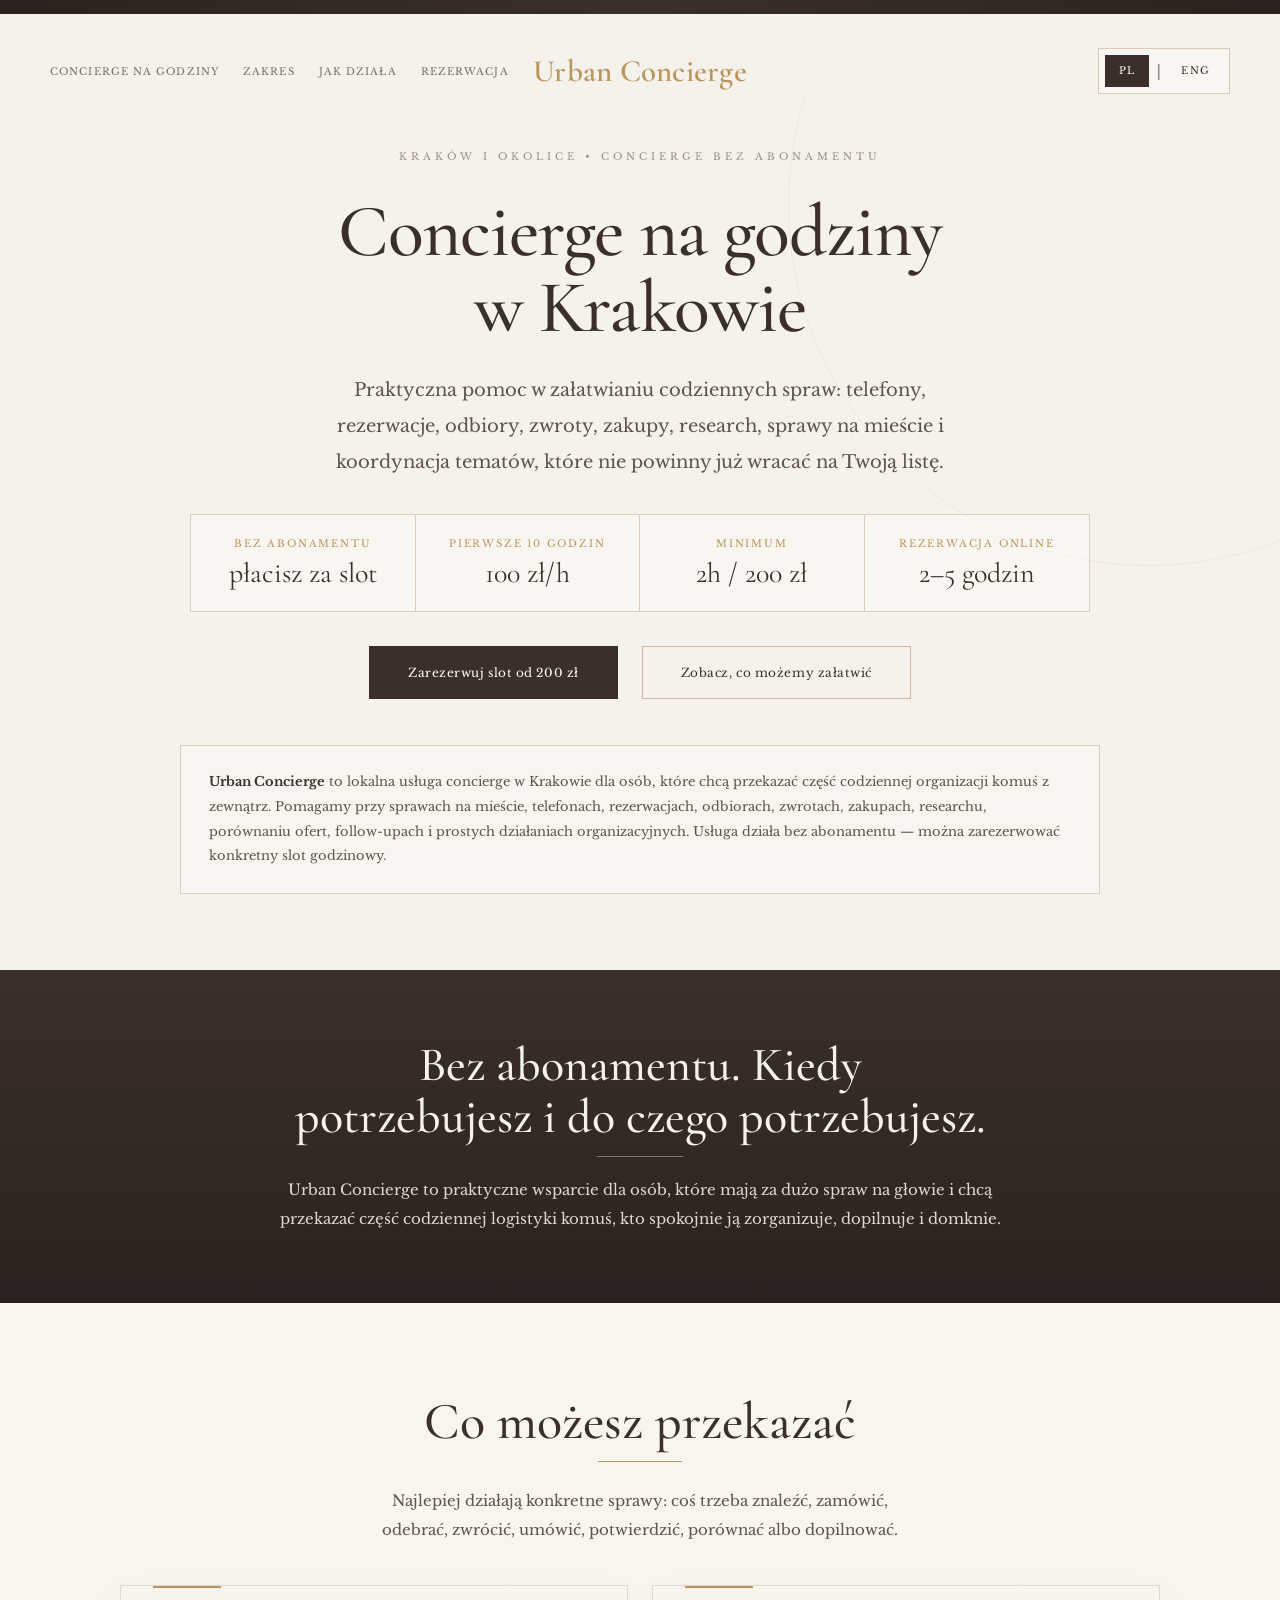
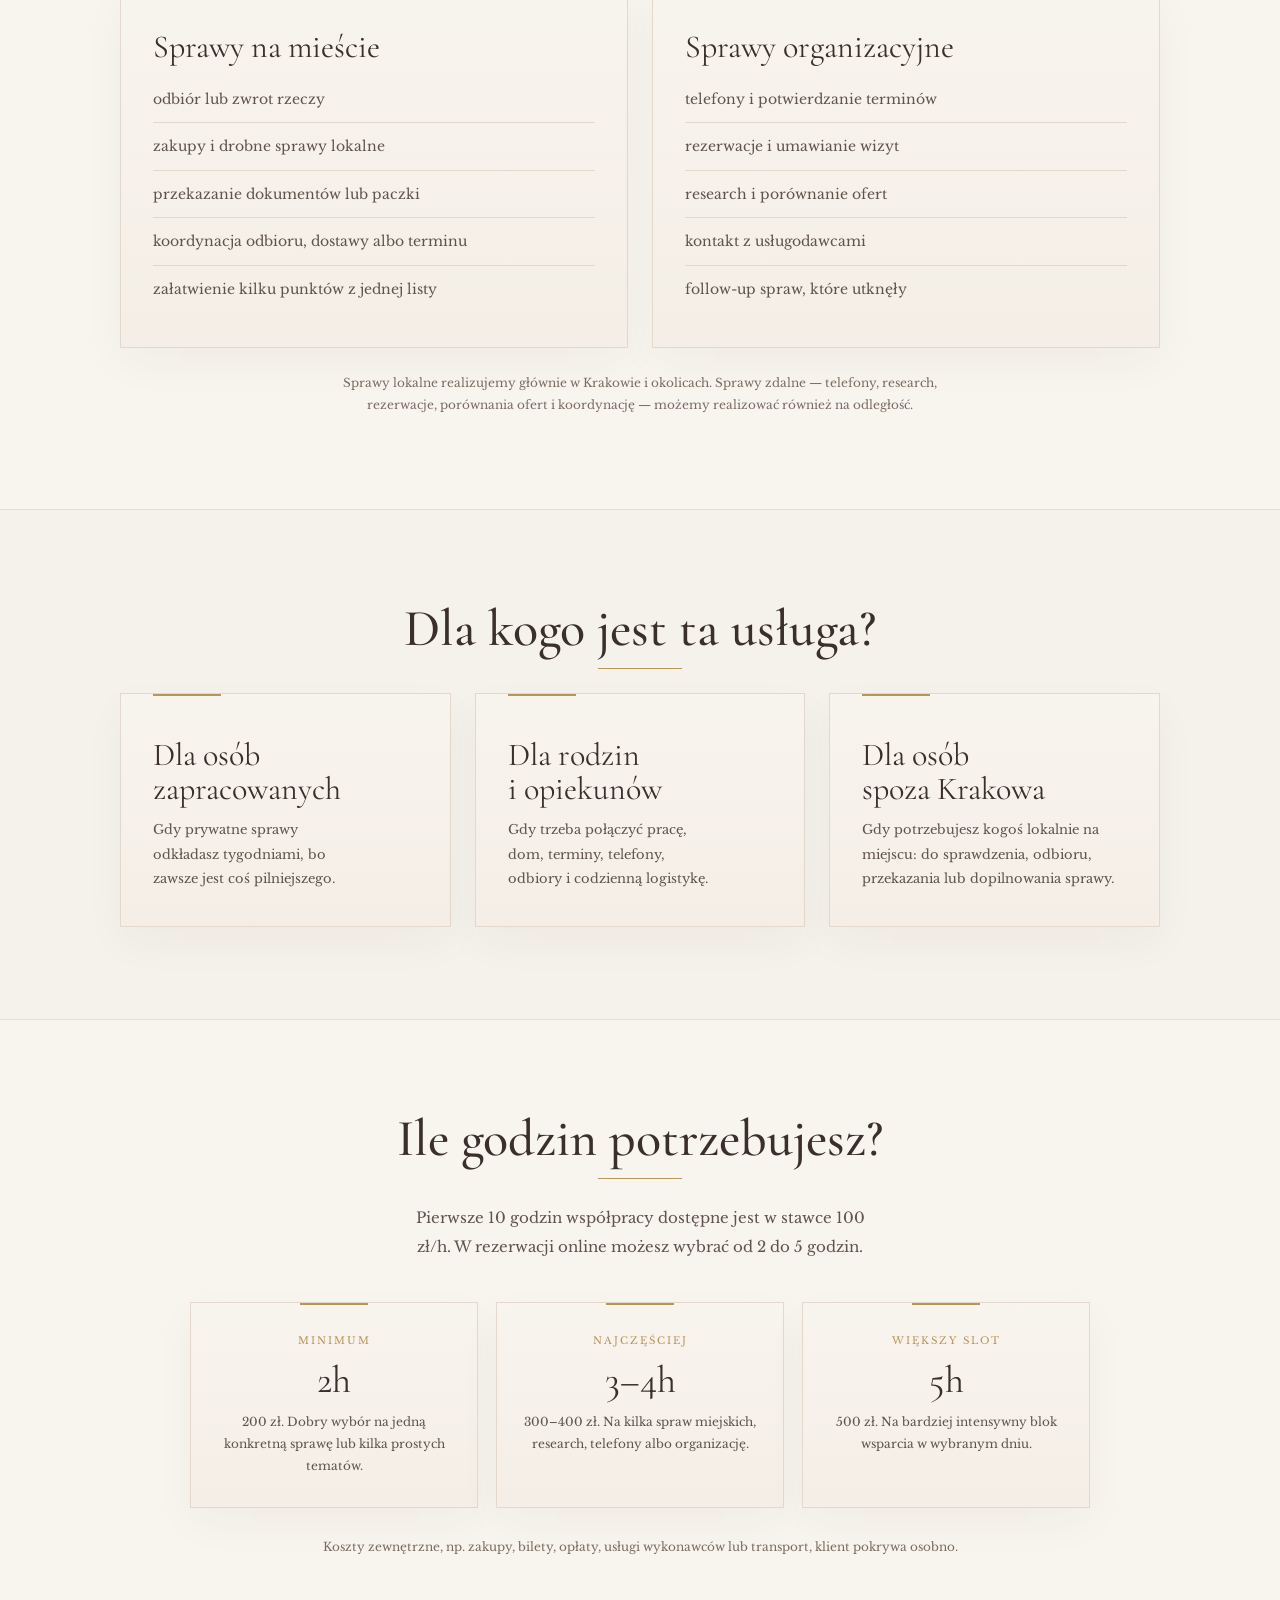
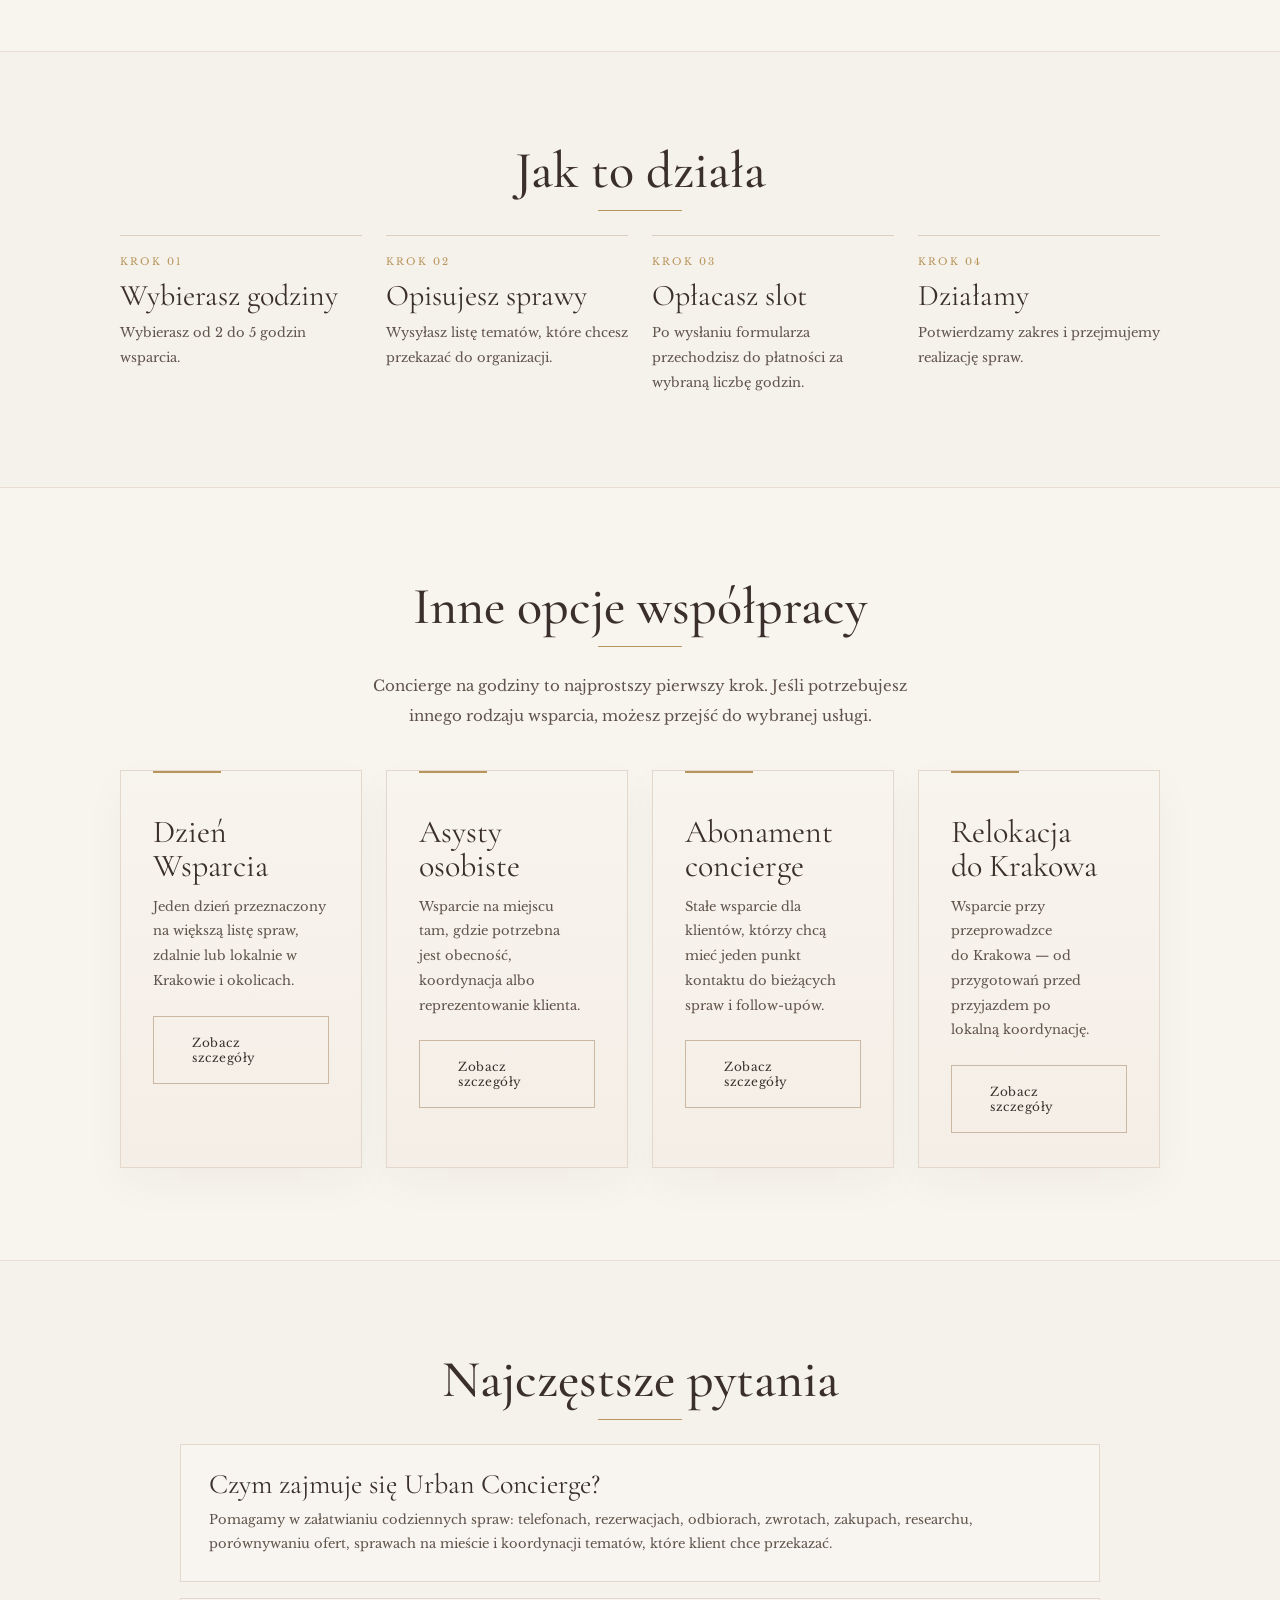
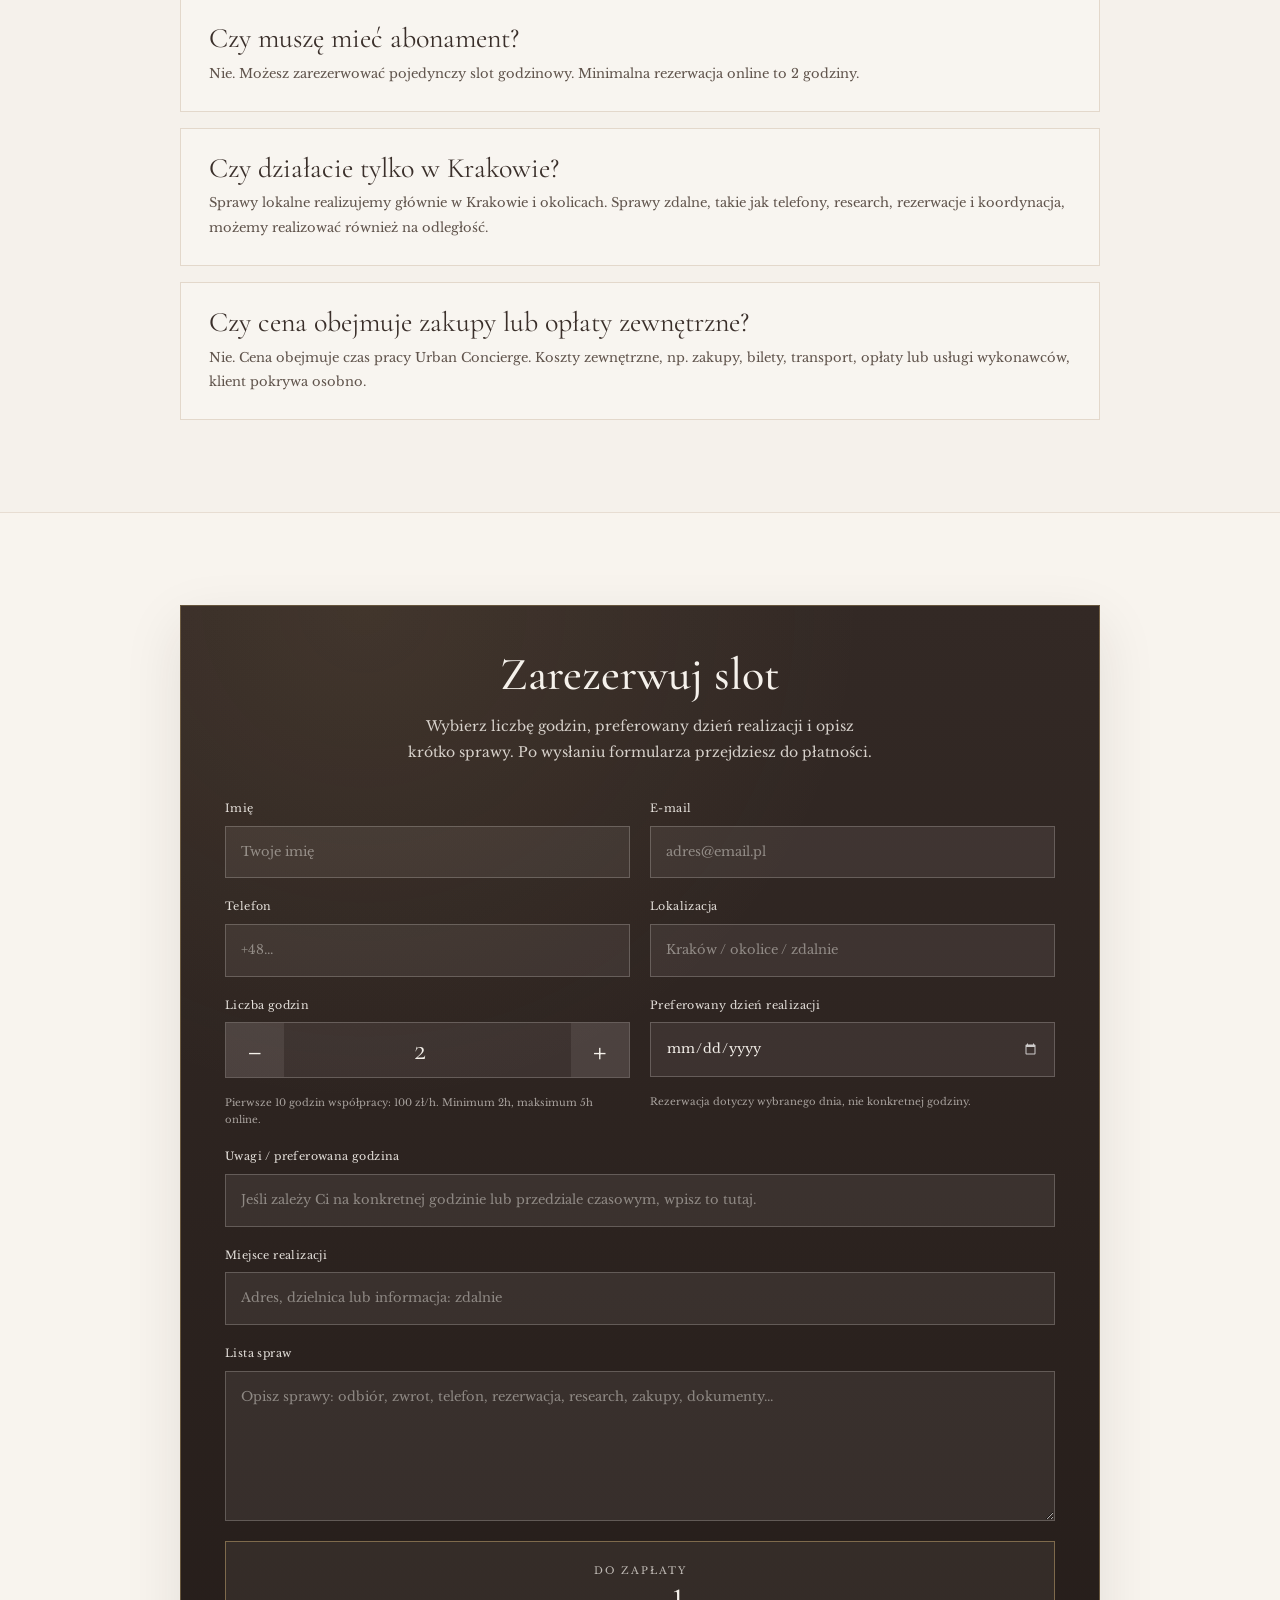
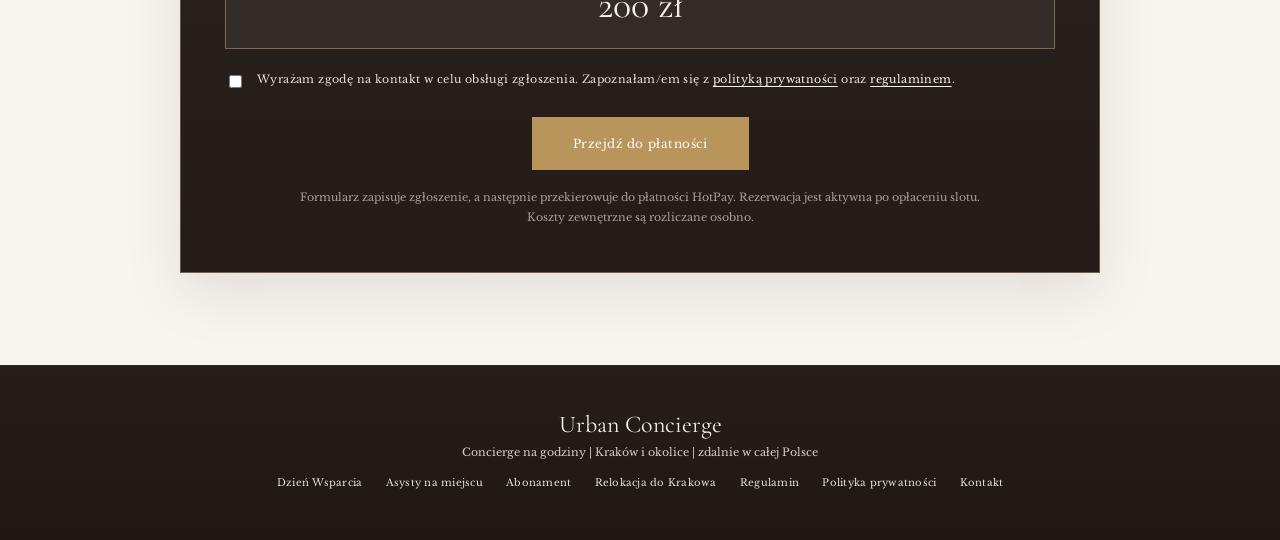
==== index.html @ 6fe3d207 "Update index.html" ====
<!DOCTYPE html>
<html lang="pl">
<head>
  <meta charset="UTF-8" />
  <meta name="viewport" content="width=device-width, initial-scale=1.0" />

  <title>Urban Concierge | Concierge na godziny w Krakowie</title>
  <meta name="description" content="Urban Concierge — concierge na godziny w Krakowie. Bez abonamentu. Telefony, rezerwacje, odbiory, zwroty, zakupy, research, sprawy na mieście i codzienna organizacja. Pierwsze 10 godzin współpracy: 100 zł/h." />
  <link rel="canonical" href="https://urbanconcierge.pl/" />
  <link rel="icon" type="image/png" href="/favicon.png" />

  <meta name="google-site-verification" content="AAxFEQEICNm5e7gTLla3e9yeV5aEDyHjChOliVF_S7M" />

  <link rel="preconnect" href="https://fonts.googleapis.com">
  <link rel="preconnect" href="https://fonts.gstatic.com" crossorigin>
  <link href="https://fonts.googleapis.com/css2?family=Cormorant+Garamond:wght@500;600&family=Libre+Baskerville:wght@400;700&display=swap" rel="stylesheet">

  <script async src="https://www.googletagmanager.com/gtag/js?id=AW-18108841323"></script>
  <script>
    window.dataLayer = window.dataLayer || [];
    function gtag(){dataLayer.push(arguments);}
    gtag('js', new Date());
    gtag('config', 'AW-18108841323');
  </script>

  <script type="application/ld+json">
  {
    "@context": "https://schema.org",
    "@type": "LocalBusiness",
    "name": "Urban Concierge",
    "url": "https://urbanconcierge.pl/",
    "areaServed": [
      "Kraków",
      "Małopolska",
      "Polska"
    ],
    "description": "Urban Concierge oferuje concierge na godziny w Krakowie: telefony, rezerwacje, odbiory, zwroty, zakupy, research, sprawy na mieście, asysty osobiste i codzienną organizację spraw.",
    "priceRange": "od 200 zł",
    "email": "info@urbanconcierge.pl",
    "address": {
      "@type": "PostalAddress",
      "addressLocality": "Kraków",
      "addressCountry": "PL"
    },
    "hasOfferCatalog": {
      "@type": "OfferCatalog",
      "name": "Usługi Urban Concierge",
      "itemListElement": [
        {
          "@type": "Offer",
          "name": "Concierge na godziny w Krakowie",
          "description": "Wsparcie bez abonamentu: telefony, rezerwacje, odbiory, zwroty, zakupy, research, sprawy na mieście i codzienna organizacja."
        },
        {
          "@type": "Offer",
          "name": "Asysty osobiste",
          "description": "Wsparcie na miejscu w Krakowie, kiedy potrzebna jest obecność, koordynacja lub reprezentowanie klienta."
        },
        {
          "@type": "Offer",
          "name": "Relokacja do Krakowa",
          "description": "Wsparcie przy przeprowadzce do Krakowa, formalnościach, lokalnej organizacji i sprawach po przyjeździe."
        }
      ]
    }
  }
  </script>

  <script type="application/ld+json">
  {
    "@context": "https://schema.org",
    "@type": "FAQPage",
    "mainEntity": [
      {
        "@type": "Question",
        "name": "Czym zajmuje się Urban Concierge?",
        "acceptedAnswer": {
          "@type": "Answer",
          "text": "Urban Concierge pomaga w Krakowie w załatwianiu codziennych spraw: telefonach, rezerwacjach, odbiorach, zwrotach, zakupach, researchu, porównywaniu ofert, sprawach na mieście i koordynacji tematów, które klient chce przekazać."
        }
      },
      {
        "@type": "Question",
        "name": "Czy trzeba mieć abonament?",
        "acceptedAnswer": {
          "@type": "Answer",
          "text": "Nie. Urban Concierge oferuje usługę concierge na godziny bez abonamentu. Minimalna rezerwacja online to 2 godziny."
        }
      },
      {
        "@type": "Question",
        "name": "Ile kosztuje concierge na godziny?",
        "acceptedAnswer": {
          "@type": "Answer",
          "text": "Pierwsze 10 godzin współpracy kosztuje 100 zł za godzinę. Minimalna rezerwacja online to 2 godziny, czyli 200 zł."
        }
      },
      {
        "@type": "Question",
        "name": "Czy Urban Concierge działa tylko w Krakowie?",
        "acceptedAnswer": {
          "@type": "Answer",
          "text": "Sprawy lokalne i asysty realizowane są głównie w Krakowie i okolicach. Część spraw, takich jak telefony, research, rezerwacje i koordynacja, może być realizowana zdalnie w całej Polsce."
        }
      }
    ]
  }
  </script>

  <style>
    html, body {
      background: #F5F1EB;
      margin: 0;
      padding: 0;
      scroll-behavior: smooth;
      overflow-x: hidden;
    }

    body {
      color: #3A2F2A;
      -webkit-font-smoothing: antialiased;
      text-rendering: optimizeLegibility;
    }

    * { box-sizing: border-box; }

    :root {
      --bg: #F5F1EB;
      --bg-soft: #F8F4EE;
      --text: #3A2F2A;
      --muted: #5F534B;
      --soft: #7B6C61;
      --line: #E7DDD2;
      --line-strong: #DDCFBF;
      --gold: #B8955A;
      --gold-soft: #C2A46D;
      --hover: #473934;
    }

    .uc-topbar {
      width: 100%;
      height: 14px;
      background: linear-gradient(90deg, #2B221F 0%, #3A2F2A 50%, #2B221F 100%);
    }

    .uc-shell {
      max-width: 1180px;
      margin: 0 auto;
      padding: 0 40px;
    }

    .uc-brandbar { padding: 34px 0 0 0; }

    .uc-headerbar {
      display: grid;
      grid-template-columns: 1fr auto 1fr;
      align-items: center;
      gap: 24px;
    }

    .uc-mini-nav {
      justify-self: start;
      display: flex;
      align-items: center;
      gap: 24px;
      font-family: 'Libre Baskerville', serif;
      font-size: 10px;
      letter-spacing: 1.1px;
      text-transform: uppercase;
    }

    .uc-mini-nav a {
      color: var(--soft);
      text-decoration: none;
      transition: color 0.22s ease;
    }

    .uc-mini-nav a:hover { color: var(--gold); }

    .uc-brand {
      justify-self: center;
      font-family: 'Cormorant Garamond', serif;
      font-size: 31px;
      line-height: 1.1;
      font-weight: 600;
      color: var(--gold);
      letter-spacing: 0.25px;
      text-decoration: none;
      white-space: nowrap;
    }

    .uc-lang-switch {
      justify-self: end;
      display: inline-flex;
      align-items: center;
      gap: 8px;
      padding: 6px;
      background: rgba(255,255,255,0.32);
      border: 1px solid #D8C8B6;
    }

    .uc-lang-current,
    .uc-lang-switch a {
      display: inline-block;
      min-width: 44px;
      text-align: center;
      padding: 8px 12px;
      font-family: 'Libre Baskerville', serif;
      font-size: 10px;
      line-height: 1.4;
      letter-spacing: 1.2px;
      text-transform: uppercase;
      text-decoration: none;
    }

    .uc-lang-current {
      background: var(--text);
      color: #FFFFFF;
      border: 1px solid var(--text);
    }

    .uc-lang-switch a {
      color: var(--text);
      border: 1px solid transparent;
      transition: all 0.22s ease;
    }

    .uc-lang-switch a:hover {
      background: #EEE6DD;
      border-color: var(--gold);
    }

    .uc-hero {
      min-height: calc(92vh - 14px);
      display: flex;
      align-items: center;
      justify-content: center;
      padding: 54px 0 76px 0;
      position: relative;
      overflow: hidden;
    }

    .uc-hero:before {
      content: "";
      position: absolute;
      width: 720px;
      height: 720px;
      border: 1px solid rgba(184,149,90,0.10);
      border-radius: 50%;
      top: -250px;
      right: -230px;
      pointer-events: none;
    }

    .uc-hero-inner {
      max-width: 1040px;
      margin: 0 auto;
      text-align: center;
      position: relative;
      z-index: 2;
    }

    .uc-kicker {
      font-family: 'Libre Baskerville', serif;
      font-size: 10px;
      line-height: 1.8;
      letter-spacing: 4px;
      text-transform: uppercase;
      color: #9C8F84;
      margin-bottom: 28px;
    }

    .uc-h1 {
      font-family: 'Cormorant Garamond', serif;
      font-size: 74px;
      line-height: 1.03;
      font-weight: 500;
      color: var(--text);
      margin: 0 0 26px 0;
      letter-spacing: -0.9px;
      text-wrap: balance;
    }

    .uc-sub {
      max-width: 850px;
      margin: 0 auto 24px auto;
      font-family: 'Libre Baskerville', serif;
      font-size: 18px;
      line-height: 2;
      color: var(--muted);
      text-wrap: balance;
    }

    .uc-ai-summary {
      max-width: 920px;
      margin: 34px auto 0 auto;
      padding: 24px 28px;
      border: 1px solid #DCCDBB;
      background: rgba(255,255,255,0.28);
      font-family: 'Libre Baskerville', serif;
      font-size: 13px;
      line-height: 1.9;
      color: var(--muted);
      text-align: left;
    }

    .uc-ai-summary strong {
      color: var(--text);
    }

    .uc-offer-strip {
      max-width: 900px;
      margin: 34px auto 34px auto;
      display: grid;
      grid-template-columns: repeat(4, minmax(0, 1fr));
      border: 1px solid #DCCDBB;
      background: rgba(255,255,255,0.32);
    }

    .uc-offer-item {
      padding: 22px 18px;
      border-right: 1px solid #DCCDBB;
    }

    .uc-offer-item:last-child { border-right: none; }

    .uc-offer-label {
      font-family: 'Libre Baskerville', serif;
      font-size: 10px;
      text-transform: uppercase;
      letter-spacing: 1.8px;
      color: var(--gold);
      margin-bottom: 8px;
    }

    .uc-offer-value {
      font-family: 'Cormorant Garamond', serif;
      font-size: 28px;
      line-height: 1.1;
      color: var(--text);
    }

    .uc-btn {
      display: inline-block;
      text-decoration: none;
      padding: 18px 38px;
      font-family: 'Libre Baskerville', serif;
      font-size: 12px;
      letter-spacing: 0.55px;
      transition: all 0.24s ease;
      margin: 0 10px 12px 10px;
    }

    .uc-btn-primary {
      background: var(--text);
      color: #FFFFFF;
      border: 1px solid var(--text);
    }

    .uc-btn-primary:hover {
      background: var(--hover);
      border-color: var(--hover);
      transform: translateY(-1px);
    }

    .uc-btn-secondary {
      background: transparent;
      color: var(--text);
      border: 1px solid #CCB8A2;
    }

    .uc-btn-secondary:hover {
      background: #EEE6DD;
      border-color: var(--gold);
      transform: translateY(-1px);
    }

    .uc-band {
      background: linear-gradient(180deg, #3A2F2A 0%, #2B221F 100%);
      color: #F5F1EB;
      padding: 70px 36px;
      text-align: center;
    }

    .uc-band-title {
      font-family: 'Cormorant Garamond', serif;
      font-size: 48px;
      line-height: 1.08;
      font-weight: 500;
      margin: 0 0 12px 0;
      color: #F5F1EB;
      text-wrap: balance;
    }

    .uc-band-rule {
      width: 86px;
      height: 1px;
      background: rgba(245,241,235,0.40);
      margin: 0 auto 18px auto;
    }

    .uc-band-copy {
      max-width: 820px;
      margin: 0 auto;
      font-family: 'Libre Baskerville', serif;
      font-size: 15px;
      line-height: 1.95;
      color: rgba(245,241,235,0.88);
      text-wrap: balance;
    }

    .uc-section {
      padding: 92px 0;
      position: relative;
    }

    .uc-section + .uc-section { border-top: 1px solid var(--line); }

    .uc-section-soft { background: var(--bg-soft); }

    .uc-title {
      text-align: center;
      font-family: 'Cormorant Garamond', serif;
      font-size: 52px;
      line-height: 1.04;
      font-weight: 500;
      color: var(--text);
      margin: 0 0 12px 0;
      text-wrap: balance;
    }

    .uc-rule {
      width: 84px;
      height: 1px;
      background: var(--gold);
      margin: 0 auto 24px auto;
    }

    .uc-intro {
      max-width: 840px;
      margin: 0 auto 40px auto;
      text-align: center;
      font-family: 'Libre Baskerville', serif;
      font-size: 15px;
      line-height: 1.95;
      color: var(--muted);
      text-wrap: balance;
    }

    .uc-grid-2,
    .uc-grid-3,
    .uc-grid-4,
    .uc-steps {
      display: grid;
      gap: 24px;
      max-width: 1040px;
      margin: 0 auto;
    }

    .uc-grid-2 { grid-template-columns: repeat(2, minmax(0, 1fr)); }
    .uc-grid-3 { grid-template-columns: repeat(3, minmax(0, 1fr)); }
    .uc-grid-4 { grid-template-columns: repeat(4, minmax(0, 1fr)); }

    .uc-card,
    .uc-price-card {
      background: linear-gradient(180deg, #F8F4EE 0%, #F4EEE6 100%);
      border: 1px solid #E3D8CB;
      padding: 34px 32px;
      text-align: left;
      display: flex;
      flex-direction: column;
      min-height: 100%;
      position: relative;
      box-shadow: 0 16px 40px rgba(58,47,42,0.04);
    }

    .uc-card:before,
    .uc-price-card:before {
      content: "";
      position: absolute;
      top: 0;
      left: 32px;
      width: 68px;
      height: 2px;
      background: var(--gold);
    }

    .uc-card-title {
      font-family: 'Cormorant Garamond', serif;
      font-size: 32px;
      line-height: 1.06;
      color: var(--text);
      margin: 10px 0 12px 0;
      text-wrap: balance;
    }

    .uc-card-copy {
      font-family: 'Libre Baskerville', serif;
      font-size: 13px;
      line-height: 1.9;
      color: var(--muted);
      margin: 0;
      text-wrap: balance;
    }

    .uc-example-list {
      margin: 0;
      padding: 0;
      list-style: none;
      font-family: 'Libre Baskerville', serif;
      font-size: 14px;
      line-height: 1.9;
      color: var(--muted);
    }

    .uc-example-list li {
      padding: 10px 0;
      border-bottom: 1px solid rgba(221,207,191,0.72);
    }

    .uc-example-list li:last-child { border-bottom: none; }

    .uc-note {
      max-width: 760px;
      margin: 24px auto 0 auto;
      text-align: center;
      font-family: 'Libre Baskerville', serif;
      font-size: 12px;
      line-height: 1.9;
      color: var(--soft);
      text-wrap: balance;
    }

    .uc-price-row {
      display: grid;
      grid-template-columns: repeat(3, minmax(0, 1fr));
      gap: 18px;
      max-width: 900px;
      margin: 0 auto 28px auto;
    }

    .uc-price-card {
      text-align: center;
      padding: 30px 22px;
    }

    .uc-price-card:before {
      left: 50%;
      transform: translateX(-50%);
    }

    .uc-price-label {
      font-family: 'Libre Baskerville', serif;
      font-size: 10px;
      line-height: 1.6;
      letter-spacing: 2px;
      text-transform: uppercase;
      color: var(--gold);
      margin-bottom: 12px;
    }

    .uc-price-value {
      font-family: 'Cormorant Garamond', serif;
      font-size: 38px;
      line-height: 1;
      color: var(--text);
      margin-bottom: 12px;
    }

    .uc-price-copy {
      font-family: 'Libre Baskerville', serif;
      font-size: 12px;
      line-height: 1.85;
      color: var(--muted);
      margin: 0;
    }

    .uc-steps { grid-template-columns: repeat(4, minmax(0, 1fr)); }

    .uc-step {
      text-align: left;
      padding-top: 18px;
      border-top: 1px solid var(--line-strong);
    }

    .uc-step-no {
      font-family: 'Libre Baskerville', serif;
      font-size: 10px;
      line-height: 1.6;
      letter-spacing: 2.2px;
      text-transform: uppercase;
      color: var(--gold);
      margin-bottom: 10px;
    }

    .uc-step-title {
      font-family: 'Cormorant Garamond', serif;
      font-size: 30px;
      line-height: 1.04;
      color: var(--text);
      margin: 0 0 10px 0;
      text-wrap: balance;
    }

    .uc-step-copy {
      font-family: 'Libre Baskerville', serif;
      font-size: 13px;
      line-height: 1.9;
      color: var(--muted);
    }

    .uc-faq {
      max-width: 920px;
      margin: 0 auto;
      display: grid;
      gap: 16px;
    }

    .uc-faq-item {
      border: 1px solid #E3D8CB;
      background: rgba(255,255,255,0.25);
      padding: 24px 28px;
    }

    .uc-faq-q {
      font-family: 'Cormorant Garamond', serif;
      font-size: 28px;
      line-height: 1.1;
      color: var(--text);
      margin-bottom: 8px;
    }

    .uc-faq-a {
      font-family: 'Libre Baskerville', serif;
      font-size: 13px;
      line-height: 1.9;
      color: var(--muted);
      margin: 0;
    }

    .uc-form-wrap {
      max-width: 920px;
      margin: 0 auto;
      background:
        radial-gradient(circle at 20% 0%, rgba(194,164,109,0.10), transparent 34%),
        linear-gradient(180deg, #332925 0%, #241C19 100%);
      border: 1px solid rgba(194,164,109,0.42);
      box-shadow: 0 20px 54px rgba(43,34,31,0.10);
      padding: 44px;
      color: #F5F1EB;
    }

    .uc-form-head {
      text-align: center;
      margin-bottom: 34px;
    }

    .uc-form-title {
      font-family: 'Cormorant Garamond', serif;
      font-size: 46px;
      line-height: 1.06;
      font-weight: 500;
      margin: 0 0 14px 0;
      color: #F5F1EB;
      text-wrap: balance;
    }

    .uc-form-copy {
      max-width: 730px;
      margin: 0 auto;
      font-family: 'Libre Baskerville', serif;
      font-size: 14px;
      line-height: 1.9;
      color: rgba(245,241,235,0.84);
      text-wrap: balance;
    }

    .uc-form-grid {
      display: grid;
      grid-template-columns: repeat(2, minmax(0, 1fr));
      gap: 20px;
    }

    .uc-field {
      display: flex;
      flex-direction: column;
      gap: 8px;
    }

    .uc-field-full { grid-column: 1 / -1; }

    .uc-field label,
    .uc-consent label {
      font-family: 'Libre Baskerville', serif;
      font-size: 11px;
      line-height: 1.6;
      letter-spacing: 0.4px;
      color: rgba(245,241,235,0.92);
    }

    .uc-field input,
    .uc-field textarea {
      width: 100%;
      border: 1px solid rgba(245,241,235,0.22);
      background: rgba(245,241,235,0.07);
      color: #F5F1EB;
      padding: 15px 15px;
      font-family: 'Libre Baskerville', serif;
      font-size: 13px;
      line-height: 1.6;
      outline: none;
      border-radius: 0;
    }

    .uc-field input::placeholder,
    .uc-field textarea::placeholder {
      color: rgba(245,241,235,0.46);
    }

    .uc-field textarea {
      min-height: 150px;
      resize: vertical;
    }

    input[type="date"]::-webkit-calendar-picker-indicator {
      filter: invert(1);
      opacity: 0.75;
      cursor: pointer;
    }

    .uc-hour-counter {
      display: grid;
      grid-template-columns: 58px 1fr 58px;
      border: 1px solid rgba(245,241,235,0.22);
      background: rgba(245,241,235,0.07);
      min-height: 56px;
    }

    .uc-hour-counter button {
      border: none;
      background: rgba(245,241,235,0.08);
      color: #F5F1EB;
      font-family: 'Cormorant Garamond', serif;
      font-size: 34px;
      line-height: 1;
      cursor: pointer;
    }

    .uc-hour-counter button:hover { background: rgba(194,164,109,0.25); }

    .uc-hour-counter input {
      border: none;
      text-align: center;
      background: transparent;
      color: #F5F1EB;
      font-family: 'Cormorant Garamond', serif;
      font-size: 30px;
      padding: 0;
    }

    .uc-small-note {
      font-family: 'Libre Baskerville', serif;
      font-size: 10px;
      line-height: 1.7;
      color: rgba(245,241,235,0.62);
      margin-top: 8px;
    }

    .uc-total-box {
      grid-column: 1 / -1;
      border: 1px solid rgba(194,164,109,0.52);
      padding: 22px;
      text-align: center;
      background: rgba(245,241,235,0.06);
    }

    .uc-total-label {
      font-family: 'Libre Baskerville', serif;
      font-size: 10px;
      letter-spacing: 2px;
      text-transform: uppercase;
      color: rgba(245,241,235,0.72);
      margin-bottom: 8px;
    }

    .uc-total-value {
      font-family: 'Cormorant Garamond', serif;
      font-size: 38px;
      line-height: 1.1;
      color: #F5F1EB;
    }

    .uc-consent {
      margin: 22px 0 26px 0;
      display: flex;
      gap: 12px;
      align-items: flex-start;
    }

    .uc-consent input {
      margin-top: 4px;
      accent-color: var(--gold);
    }

    .uc-consent a {
      color: #F5F1EB;
      text-decoration: underline;
      text-underline-offset: 3px;
    }

    .uc-form-submit { text-align: center; }

    .uc-submit {
      cursor: pointer;
      border-radius: 0;
      border: 1px solid var(--gold);
      background: var(--gold);
      color: #FFFFFF;
      padding: 18px 40px;
      font-family: 'Libre Baskerville', serif;
      font-size: 12px;
      letter-spacing: 0.55px;
      transition: all 0.24s ease;
    }

    .uc-submit:hover {
      background: var(--gold-soft);
      border-color: var(--gold-soft);
      transform: translateY(-1px);
    }

    .uc-form-note {
      max-width: 680px;
      margin: 18px auto 0 auto;
      text-align: center;
      font-family: 'Libre Baskerville', serif;
      font-size: 11px;
      line-height: 1.8;
      color: rgba(245,241,235,0.62);
    }

    .uc-hidden { display: none; }

    .uc-footer {
      background: linear-gradient(180deg, #261E1B 0%, #1E1714 100%);
      padding: 44px 34px 48px 34px;
      text-align: center;
      border-top: 1px solid rgba(245,241,235,0.08);
    }

    .uc-footer-brand {
      font-family: 'Cormorant Garamond', serif;
      font-size: 24px;
      color: #F5F1EB;
      margin-bottom: 6px;
    }

    .uc-footer-sub {
      font-family: 'Libre Baskerville', serif;
      font-size: 11px;
      color: #D9CEC4;
      margin-bottom: 14px;
    }

    .uc-footer-links {
      font-family: 'Libre Baskerville', serif;
      font-size: 10px;
      line-height: 1.9;
      letter-spacing: 0.25px;
    }

    .uc-footer-links a {
      color: #F5F1EB;
      text-decoration: none;
      margin: 0 10px;
      opacity: 0.92;
    }

    @media (max-width: 1100px) {
      .uc-mini-nav { display: none; }
      .uc-steps { grid-template-columns: repeat(2, minmax(0, 1fr)); }
      .uc-grid-4 { grid-template-columns: repeat(2, minmax(0, 1fr)); }
      .uc-grid-3 { grid-template-columns: 1fr; }
    }

    @media (max-width: 980px) {
      .uc-grid-2 { grid-template-columns: 1fr; }
      .uc-h1 { font-size: 58px; line-height: 1.05; }
      .uc-title, .uc-band-title, .uc-form-title { font-size: 44px; }
      .uc-offer-strip { grid-template-columns: repeat(2, minmax(0, 1fr)); }
      .uc-offer-item:nth-child(2) { border-right: none; }
      .uc-offer-item:nth-child(1),
      .uc-offer-item:nth-child(2) { border-bottom: 1px solid #DCCDBB; }
      .uc-price-row { grid-template-columns: 1fr; }
    }

    @media (max-width: 768px) {
      .uc-shell { padding: 0 20px; }
      .uc-brandbar { padding: 26px 0 0 0; }
      .uc-headerbar { grid-template-columns: 1fr; gap: 18px; }
      .uc-brand { font-size: 28px; }
      .uc-lang-switch { justify-self: center; }
      .uc-hero { min-height: auto; padding: 30px 0 60px 0; }
      .uc-h1 { font-size: 42px; line-height: 1.08; margin: 0 0 20px 0; }
      .uc-sub { font-size: 16px; line-height: 1.9; margin: 0 auto 16px auto; }
      .uc-section { padding: 74px 0; }
      .uc-title, .uc-band-title, .uc-form-title { font-size: 36px; }
      .uc-steps, .uc-form-grid, .uc-grid-4, .uc-grid-3 { grid-template-columns: 1fr; }
      .uc-offer-strip { grid-template-columns: 1fr; }
      .uc-offer-item { border-right: none; border-bottom: 1px solid #DCCDBB; }
      .uc-offer-item:last-child { border-bottom: none; }
      .uc-btn { display: block; max-width: 340px; margin: 0 auto 12px auto; }
      .uc-card, .uc-price-card { min-height: auto; padding: 32px 24px; }
      .uc-form-wrap { padding: 34px 22px; }
      .uc-submit { width: 100%; }
    }
  </style>
</head>

<body>
  <div class="uc-topbar"></div>

  <section class="uc-shell uc-brandbar">
    <div class="uc-headerbar">
      <nav class="uc-mini-nav" aria-label="Nawigacja główna">
        <a href="#concierge-na-godziny">Concierge na godziny</a>
        <a href="#co-ogarniamy">Zakres</a>
        <a href="#jak-to-dziala">Jak działa</a>
        <a href="#rezerwacja">Rezerwacja</a>
      </nav>

      <a href="/" class="uc-brand">Urban Concierge</a>

      <div class="uc-lang-switch">
        <span class="uc-lang-current">PL</span>
        <span>|</span>
        <a href="/expats-krakow/">ENG</a>
      </div>
    </div>
  </section>

  <section class="uc-hero">
    <div class="uc-shell">
      <div class="uc-hero-inner">
        <div class="uc-kicker">Kraków i okolice • concierge bez abonamentu</div>

        <h1 class="uc-h1">Concierge na godziny<br>w Krakowie</h1>

        <div class="uc-sub">
          Praktyczna pomoc w załatwianiu codziennych spraw: telefony, rezerwacje, odbiory, zwroty, zakupy, research, sprawy na mieście i koordynacja tematów, które nie powinny już wracać na Twoją listę.
        </div>

        <div class="uc-offer-strip">
          <div class="uc-offer-item">
            <div class="uc-offer-label">Bez abonamentu</div>
            <div class="uc-offer-value">płacisz za slot</div>
          </div>

          <div class="uc-offer-item">
            <div class="uc-offer-label">Pierwsze 10 godzin</div>
            <div class="uc-offer-value">100 zł/h</div>
          </div>

          <div class="uc-offer-item">
            <div class="uc-offer-label">Minimum</div>
            <div class="uc-offer-value">2h / 200 zł</div>
          </div>

          <div class="uc-offer-item">
            <div class="uc-offer-label">Rezerwacja online</div>
            <div class="uc-offer-value">2–5 godzin</div>
          </div>
        </div>

        <div>
          <a href="#rezerwacja" class="uc-btn uc-btn-primary">Zarezerwuj slot od 200 zł</a>
          <a href="#co-ogarniamy" class="uc-btn uc-btn-secondary">Zobacz, co możemy załatwić</a>
        </div>

        <div class="uc-ai-summary">
          <strong>Urban Concierge</strong> to lokalna usługa concierge w Krakowie dla osób, które chcą przekazać część codziennej organizacji komuś z zewnątrz. Pomagamy przy sprawach na mieście, telefonach, rezerwacjach, odbiorach, zwrotach, zakupach, researchu, porównaniu ofert, follow-upach i prostych działaniach organizacyjnych. Usługa działa bez abonamentu — można zarezerwować konkretny slot godzinowy.
        </div>
      </div>
    </div>
  </section>

  <section class="uc-band" id="concierge-na-godziny">
    <div class="uc-shell">
      <div class="uc-band-title">Bez abonamentu. Kiedy potrzebujesz i do czego potrzebujesz.</div>
      <div class="uc-band-rule"></div>
      <div class="uc-band-copy">
        Urban Concierge to praktyczne wsparcie dla osób, które mają za dużo spraw na głowie i chcą przekazać część codziennej logistyki komuś, kto spokojnie ją zorganizuje, dopilnuje i domknie.
      </div>
    </div>
  </section>

  <section class="uc-section uc-section-soft" id="co-ogarniamy">
    <div class="uc-shell">
      <h2 class="uc-title">Co możesz przekazać</h2>
      <div class="uc-rule"></div>

      <div class="uc-intro">
        Najlepiej działają konkretne sprawy: coś trzeba znaleźć, zamówić, odebrać, zwrócić, umówić, potwierdzić, porównać albo dopilnować.
      </div>

      <div class="uc-grid-2">
        <div class="uc-card">
          <div class="uc-card-title">Sprawy na mieście</div>
          <ul class="uc-example-list">
            <li>odbiór lub zwrot rzeczy</li>
            <li>zakupy i drobne sprawy lokalne</li>
            <li>przekazanie dokumentów lub paczki</li>
            <li>koordynacja odbioru, dostawy albo terminu</li>
            <li>załatwienie kilku punktów z jednej listy</li>
          </ul>
        </div>

        <div class="uc-card">
          <div class="uc-card-title">Sprawy organizacyjne</div>
          <ul class="uc-example-list">
            <li>telefony i potwierdzanie terminów</li>
            <li>rezerwacje i umawianie wizyt</li>
            <li>research i porównanie ofert</li>
            <li>kontakt z usługodawcami</li>
            <li>follow-up spraw, które utknęły</li>
          </ul>
        </div>
      </div>

      <div class="uc-note">
        Sprawy lokalne realizujemy głównie w Krakowie i okolicach. Sprawy zdalne — telefony, research, rezerwacje, porównania ofert i koordynację — możemy realizować również na odległość.
      </div>
    </div>
  </section>

  <section class="uc-section">
    <div class="uc-shell">
      <h2 class="uc-title">Dla kogo jest ta usługa?</h2>
      <div class="uc-rule"></div>

      <div class="uc-grid-3">
        <div class="uc-card">
          <div class="uc-card-title">Dla osób zapracowanych</div>
          <p class="uc-card-copy">
            Gdy prywatne sprawy odkładasz tygodniami, bo zawsze jest coś pilniejszego.
          </p>
        </div>

        <div class="uc-card">
          <div class="uc-card-title">Dla rodzin i opiekunów</div>
          <p class="uc-card-copy">
            Gdy trzeba połączyć pracę, dom, terminy, telefony, odbiory i codzienną logistykę.
          </p>
        </div>

        <div class="uc-card">
          <div class="uc-card-title">Dla osób spoza Krakowa</div>
          <p class="uc-card-copy">
            Gdy potrzebujesz kogoś lokalnie na miejscu: do sprawdzenia, odbioru, przekazania lub dopilnowania sprawy.
          </p>
        </div>
      </div>
    </div>
  </section>

  <section class="uc-section uc-section-soft">
    <div class="uc-shell">
      <h2 class="uc-title">Ile godzin potrzebujesz?</h2>
      <div class="uc-rule"></div>

      <div class="uc-intro">
        Pierwsze 10 godzin współpracy dostępne jest w stawce 100 zł/h. W rezerwacji online możesz wybrać od 2 do 5 godzin.
      </div>

      <div class="uc-price-row">
        <div class="uc-price-card">
          <div class="uc-price-label">Minimum</div>
          <div class="uc-price-value">2h</div>
          <p class="uc-price-copy">200 zł. Dobry wybór na jedną konkretną sprawę lub kilka prostych tematów.</p>
        </div>

        <div class="uc-price-card">
          <div class="uc-price-label">Najczęściej</div>
          <div class="uc-price-value">3–4h</div>
          <p class="uc-price-copy">300–400 zł. Na kilka spraw miejskich, research, telefony albo organizację.</p>
        </div>

        <div class="uc-price-card">
          <div class="uc-price-label">Większy slot</div>
          <div class="uc-price-value">5h</div>
          <p class="uc-price-copy">500 zł. Na bardziej intensywny blok wsparcia w wybranym dniu.</p>
        </div>
      </div>

      <div class="uc-note">
        Koszty zewnętrzne, np. zakupy, bilety, opłaty, usługi wykonawców lub transport, klient pokrywa osobno.
      </div>
    </div>
  </section>

  <section class="uc-section" id="jak-to-dziala">
    <div class="uc-shell">
      <h2 class="uc-title">Jak to działa</h2>
      <div class="uc-rule"></div>

      <div class="uc-steps">
        <div class="uc-step">
          <div class="uc-step-no">Krok 01</div>
          <div class="uc-step-title">Wybierasz godziny</div>
          <div class="uc-step-copy">Wybierasz od 2 do 5 godzin wsparcia.</div>
        </div>

        <div class="uc-step">
          <div class="uc-step-no">Krok 02</div>
          <div class="uc-step-title">Opisujesz sprawy</div>
          <div class="uc-step-copy">Wysyłasz listę tematów, które chcesz przekazać do organizacji.</div>
        </div>

        <div class="uc-step">
          <div class="uc-step-no">Krok 03</div>
          <div class="uc-step-title">Opłacasz slot</div>
          <div class="uc-step-copy">Po wysłaniu formularza przechodzisz do płatności za wybraną liczbę godzin.</div>
        </div>

        <div class="uc-step">
          <div class="uc-step-no">Krok 04</div>
          <div class="uc-step-title">Działamy</div>
          <div class="uc-step-copy">Potwierdzamy zakres i przejmujemy realizację spraw.</div>
        </div>
      </div>
    </div>
  </section>

  <section class="uc-section uc-section-soft">
    <div class="uc-shell">
      <h2 class="uc-title">Inne opcje współpracy</h2>
      <div class="uc-rule"></div>

      <div class="uc-intro">
        Concierge na godziny to najprostszy pierwszy krok. Jeśli potrzebujesz innego rodzaju wsparcia, możesz przejść do wybranej usługi.
      </div>

      <div class="uc-grid-4">
        <div class="uc-card">
          <div class="uc-card-title">Dzień Wsparcia</div>
          <p class="uc-card-copy">Jeden dzień przeznaczony na większą listę spraw, zdalnie lub lokalnie w Krakowie i okolicach.</p>
          <a href="/1-dzien-wsparcia/" class="uc-btn uc-btn-secondary" style="margin:22px 0 0 0;">Zobacz szczegóły</a>
        </div>

        <div class="uc-card">
          <div class="uc-card-title">Asysty osobiste</div>
          <p class="uc-card-copy">Wsparcie na miejscu tam, gdzie potrzebna jest obecność, koordynacja albo reprezentowanie klienta.</p>
          <a href="/asysty/" class="uc-btn uc-btn-secondary" style="margin:22px 0 0 0;">Zobacz szczegóły</a>
        </div>

        <div class="uc-card">
          <div class="uc-card-title">Abonament concierge</div>
          <p class="uc-card-copy">Stałe wsparcie dla klientów, którzy chcą mieć jeden punkt kontaktu do bieżących spraw i follow-upów.</p>
          <a href="/abonament/" class="uc-btn uc-btn-secondary" style="margin:22px 0 0 0;">Zobacz szczegóły</a>
        </div>

        <div class="uc-card">
          <div class="uc-card-title">Relokacja do Krakowa</div>
          <p class="uc-card-copy">Wsparcie przy przeprowadzce do Krakowa — od przygotowań przed przyjazdem po lokalną koordynację.</p>
          <a href="/relokacja-krakow/" class="uc-btn uc-btn-secondary" style="margin:22px 0 0 0;">Zobacz szczegóły</a>
        </div>
      </div>
    </div>
  </section>

  <section class="uc-section">
    <div class="uc-shell">
      <h2 class="uc-title">Najczęstsze pytania</h2>
      <div class="uc-rule"></div>

      <div class="uc-faq">
        <div class="uc-faq-item">
          <div class="uc-faq-q">Czym zajmuje się Urban Concierge?</div>
          <p class="uc-faq-a">
            Pomagamy w załatwianiu codziennych spraw: telefonach, rezerwacjach, odbiorach, zwrotach, zakupach, researchu, porównywaniu ofert, sprawach na mieście i koordynacji tematów, które klient chce przekazać.
          </p>
        </div>

        <div class="uc-faq-item">
          <div class="uc-faq-q">Czy muszę mieć abonament?</div>
          <p class="uc-faq-a">
            Nie. Możesz zarezerwować pojedynczy slot godzinowy. Minimalna rezerwacja online to 2 godziny.
          </p>
        </div>

        <div class="uc-faq-item">
          <div class="uc-faq-q">Czy działacie tylko w Krakowie?</div>
          <p class="uc-faq-a">
            Sprawy lokalne realizujemy głównie w Krakowie i okolicach. Sprawy zdalne, takie jak telefony, research, rezerwacje i koordynacja, możemy realizować również na odległość.
          </p>
        </div>

        <div class="uc-faq-item">
          <div class="uc-faq-q">Czy cena obejmuje zakupy lub opłaty zewnętrzne?</div>
          <p class="uc-faq-a">
            Nie. Cena obejmuje czas pracy Urban Concierge. Koszty zewnętrzne, np. zakupy, bilety, transport, opłaty lub usługi wykonawców, klient pokrywa osobno.
          </p>
        </div>
      </div>
    </div>
  </section>

  <section class="uc-section uc-section-soft" id="rezerwacja">
    <div class="uc-shell">
      <div class="uc-form-wrap">
        <div class="uc-form-head">
          <div class="uc-form-title">Zarezerwuj slot</div>
          <div class="uc-form-copy">
            Wybierz liczbę godzin, preferowany dzień realizacji i opisz krótko sprawy. Po wysłaniu formularza przejdziesz do płatności.
          </div>
        </div>

        <form name="urban-concierge-pl" method="POST" data-netlify="true" netlify-honeypot="bot-field" class="uc-form" id="ucBookingForm">
          <input type="hidden" name="form-name" value="urban-concierge-pl">
          <input type="hidden" id="priceHidden" name="wartosc_slotu" value="200 zł">
          <input type="hidden" id="hoursHidden" name="liczba_godzin" value="2">
          <input type="hidden" id="orderIdHidden" name="numer_zamowienia" value="">

          <p class="uc-hidden">
            <label>Nie wypełniaj tego pola: <input name="bot-field"></label>
          </p>

          <div class="uc-form-grid">
            <div class="uc-field">
              <label for="name">Imię</label>
              <input id="name" name="imie" type="text" placeholder="Twoje imię" required>
            </div>

            <div class="uc-field">
              <label for="email">E-mail</label>
              <input id="email" name="email" type="email" placeholder="adres@email.pl" required>
            </div>

            <div class="uc-field">
              <label for="phone">Telefon</label>
              <input id="phone" name="telefon" type="tel" placeholder="+48..." required>
            </div>

            <div class="uc-field">
              <label for="location">Lokalizacja</label>
              <input id="location" name="lokalizacja" type="text" placeholder="Kraków / okolice / zdalnie">
            </div>

            <div class="uc-field">
              <label>Liczba godzin</label>
              <div class="uc-hour-counter">
                <button type="button" id="minusHour">−</button>
                <input id="hoursCounter" type="number" value="2" min="2" max="5" readonly>
                <button type="button" id="plusHour">+</button>
              </div>
              <div class="uc-small-note">Pierwsze 10 godzin współpracy: 100 zł/h. Minimum 2h, maksimum 5h online.</div>
            </div>

            <div class="uc-field">
              <label for="date">Preferowany dzień realizacji</label>
              <input id="date" name="preferowany_dzien_realizacji" type="date" required>
              <div class="uc-small-note">Rezerwacja dotyczy wybranego dnia, nie konkretnej godziny.</div>
            </div>

            <div class="uc-field uc-field-full">
              <label for="preferredTime">Uwagi / preferowana godzina</label>
              <input id="preferredTime" name="uwagi_preferowana_godzina" type="text" placeholder="Jeśli zależy Ci na konkretnej godzinie lub przedziale czasowym, wpisz to tutaj.">
            </div>

            <div class="uc-field uc-field-full">
              <label for="place">Miejsce realizacji</label>
              <input id="place" name="miejsce_realizacji" type="text" placeholder="Adres, dzielnica lub informacja: zdalnie">
            </div>

            <div class="uc-field uc-field-full">
              <label for="message">Lista spraw</label>
              <textarea id="message" name="sprawy_do_organizacji" placeholder="Opisz sprawy: odbiór, zwrot, telefon, rezerwacja, research, zakupy, dokumenty..." required></textarea>
            </div>

            <div class="uc-total-box">
              <div class="uc-total-label">Do zapłaty</div>
              <div class="uc-total-value" id="priceDisplay">200 zł</div>
            </div>
          </div>

          <div class="uc-consent">
            <input id="consent" name="zgoda_na_kontakt" type="checkbox" required>
            <label for="consent">
              Wyrażam zgodę na kontakt w celu obsługi zgłoszenia. Zapoznałam/em się z
              <a href="/polityka%20prywatnosci%20UC.pdf" target="_blank" rel="noopener">polityką prywatności</a>
              oraz
              <a href="/Regulamin%20UC.pdf" target="_blank" rel="noopener">regulaminem</a>.
            </label>
          </div>

          <div class="uc-form-submit">
            <button type="submit" class="uc-submit">Przejdź do płatności</button>
          </div>

          <div class="uc-form-note">
            Formularz zapisuje zgłoszenie, a następnie przekierowuje do płatności HotPay. Rezerwacja jest aktywna po opłaceniu slotu. Koszty zewnętrzne są rozliczane osobno.
          </div>
        </form>
      </div>
    </div>
  </section>

  <section class="uc-footer">
    <div class="uc-footer-brand">Urban Concierge</div>
    <div class="uc-footer-sub">Concierge na godziny | Kraków i okolice | zdalnie w całej Polsce</div>

    <div class="uc-footer-links">
      <a href="/1-dzien-wsparcia/">Dzień Wsparcia</a>
      <a href="/asysty/">Asysty na miejscu</a>
      <a href="/abonament/">Abonament</a>
      <a href="/relokacja-krakow/">Relokacja do Krakowa</a>
      <a href="/Regulamin%20UC.pdf" target="_blank" rel="noopener">Regulamin</a>
      <a href="/polityka%20prywatnosci%20UC.pdf" target="_blank" rel="noopener">Polityka prywatności</a>
      <a href="mailto:info@urbanconcierge.pl">Kontakt</a>
    </div>
  </section>

  <script>
    const form = document.getElementById('ucBookingForm');
    const minusHour = document.getElementById('minusHour');
    const plusHour = document.getElementById('plusHour');
    const hoursCounter = document.getElementById('hoursCounter');
    const hoursHidden = document.getElementById('hoursHidden');
    const priceDisplay = document.getElementById('priceDisplay');
    const priceHidden = document.getElementById('priceHidden');
    const orderIdHidden = document.getElementById('orderIdHidden');
    const dateInput = document.getElementById('date');

    const PRICE_PER_HOUR = 100;
    const MIN_HOURS = 2;
    const MAX_HOURS = 5;

    const HOTPAY_URL = "https://platnosc.hotpay.pl/";
    const HOTPAY_SECRET = "WKLEJ_TUTAJ_SEKRET_HOTPAY";

    function isWeekend(dateString) {
      const selectedDate = new Date(dateString + "T12:00:00");
      const day = selectedDate.getDay();
      return day === 0 || day === 6;
    }

    function updatePrice() {
      const hours = parseInt(hoursCounter.value, 10);
      const amount = hours * PRICE_PER_HOUR;

      hoursHidden.value = hours;
      priceDisplay.textContent = amount + ' zł';
      priceHidden.value = amount + ' zł';
    }

    minusHour.addEventListener('click', function () {
      let hours = parseInt(hoursCounter.value, 10);

      if (hours > MIN_HOURS) {
        hoursCounter.value = hours - 1;
        updatePrice();
      }
    });

    plusHour.addEventListener('click', function () {
      let hours = parseInt(hoursCounter.value, 10);

      if (hours < MAX_HOURS) {
        hoursCounter.value = hours + 1;
        updatePrice();
      }
    });

    dateInput.addEventListener("change", function () {
      if (isWeekend(dateInput.value)) {
        alert("Rezerwacje online są dostępne od poniedziałku do piątku. Proszę wybrać dzień roboczy.");
        dateInput.value = "";
      }
    });

    function encode(data) {
      return new URLSearchParams(data).toString();
    }

    function addHotpayField(formElement, name, value) {
      const input = document.createElement("input");
      input.type = "hidden";
      input.name = name;
      input.value = value;
      formElement.appendChild(input);
    }

    form.addEventListener('submit', function (e) {
      e.preventDefault();

      if (isWeekend(dateInput.value)) {
        alert("Rezerwacje online są dostępne od poniedziałku do piątku. Proszę wybrać dzień roboczy.");
        return;
      }

      const hours = parseInt(hoursCounter.value, 10);
      const amount = hours * PRICE_PER_HOUR;
      const orderId = 'UC-' + Date.now();

      orderIdHidden.value = orderId;

      const formData = new FormData(form);
      formData.append('kwota_do_zaplaty', amount + ' zł');

      fetch("/", {
        method: "POST",
        headers: { "Content-Type": "application/x-www-form-urlencoded" },
        body: encode(formData)
      })
      .then(() => {
        const hotpayForm = document.createElement("form");

        hotpayForm.method = "POST";
        hotpayForm.action = HOTPAY_URL;

        addHotpayField(hotpayForm, "SEKRET", HOTPAY_SECRET);
        addHotpayField(hotpayForm, "KWOTA", amount);
        addHotpayField(hotpayForm, "NAZWA_USLUGI", "Urban Concierge - slot " + hours + "h");
        addHotpayField(hotpayForm, "ADRES_WWW", "https://urbanconcierge.pl/");
        addHotpayField(hotpayForm, "ID_ZAMOWIENIA", orderId);
        addHotpayField(hotpayForm, "EMAIL", document.getElementById("email").value);

        const customerData =
          document.getElementById("name").value +
          " | tel: " +
          document.getElementById("phone").value;

        addHotpayField(hotpayForm, "DANE_OSOBOWE", customerData);

        document.body.appendChild(hotpayForm);
        hotpayForm.submit();
      })
      .catch(() => {
        alert("Nie udało się wysłać formularza. Spróbuj ponownie albo napisz na info@urbanconcierge.pl.");
      });
    });

    updatePrice();
  </script>
</body>
</html>
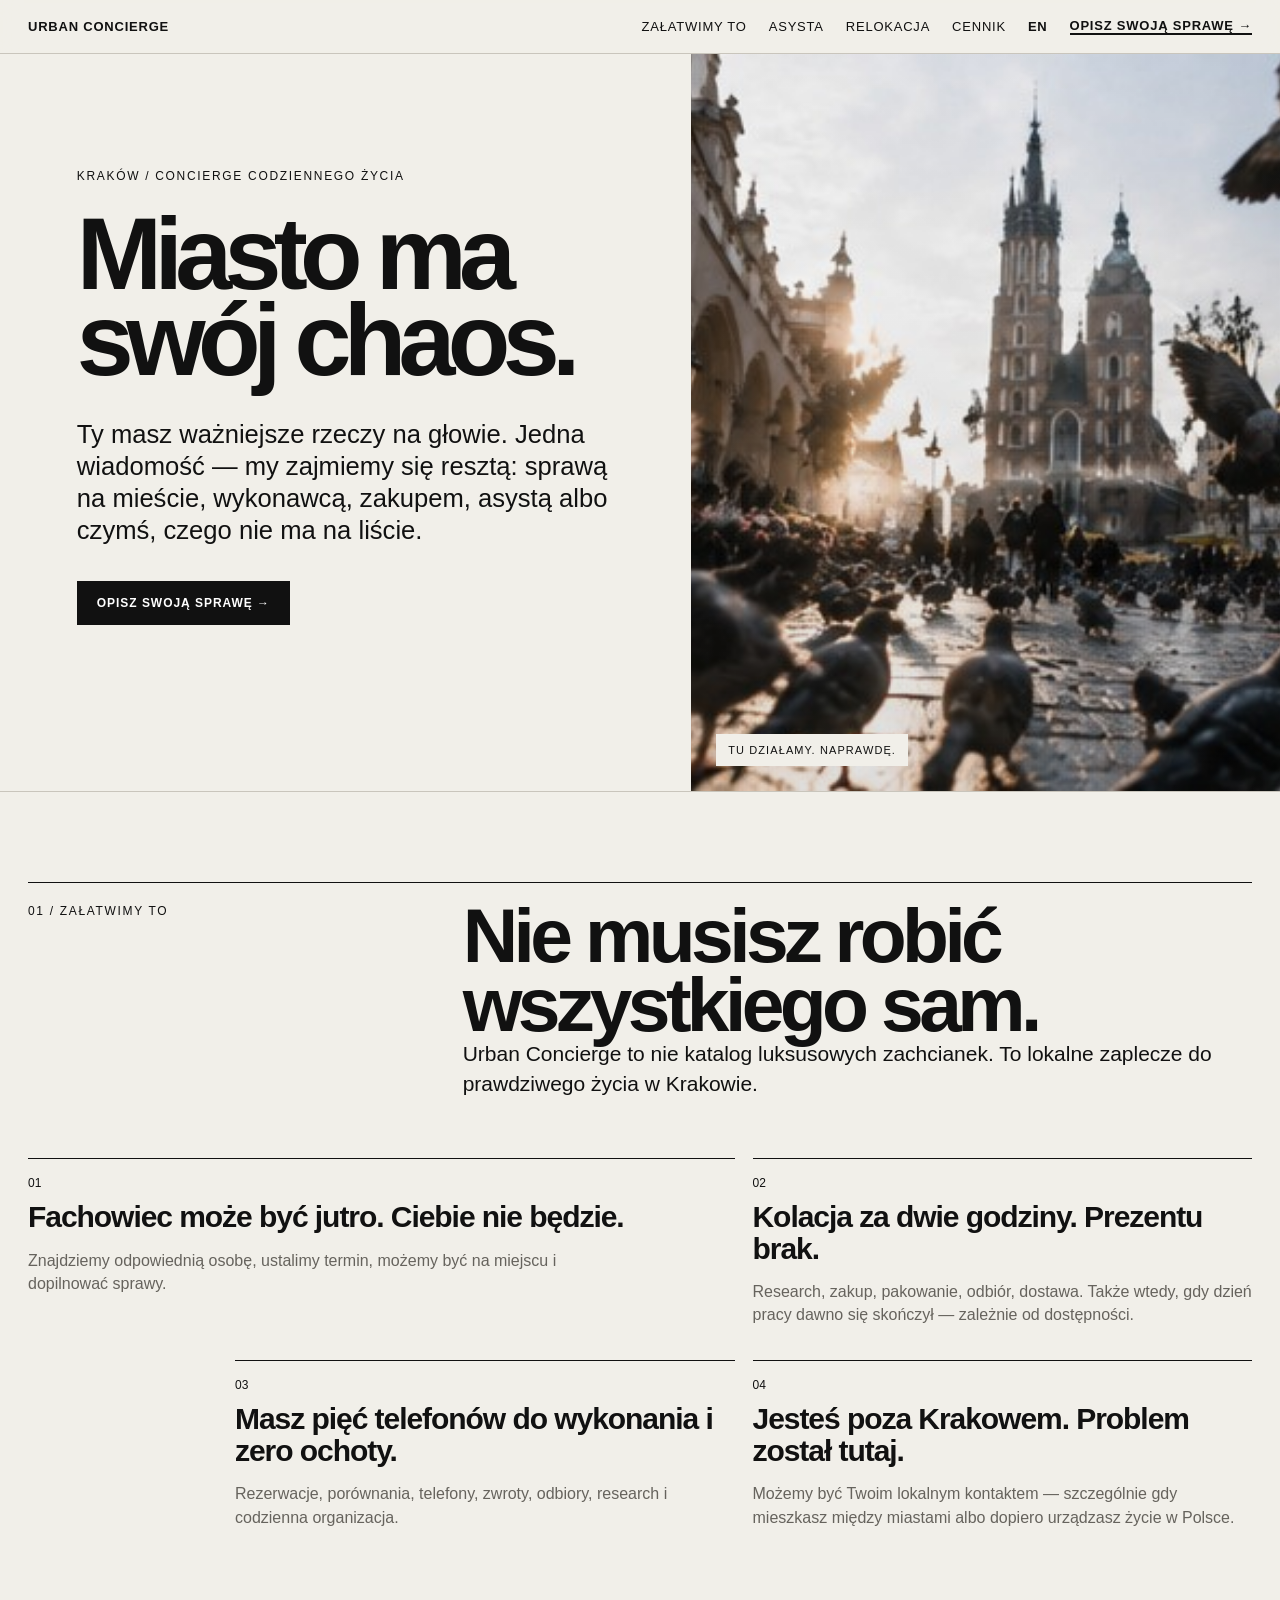
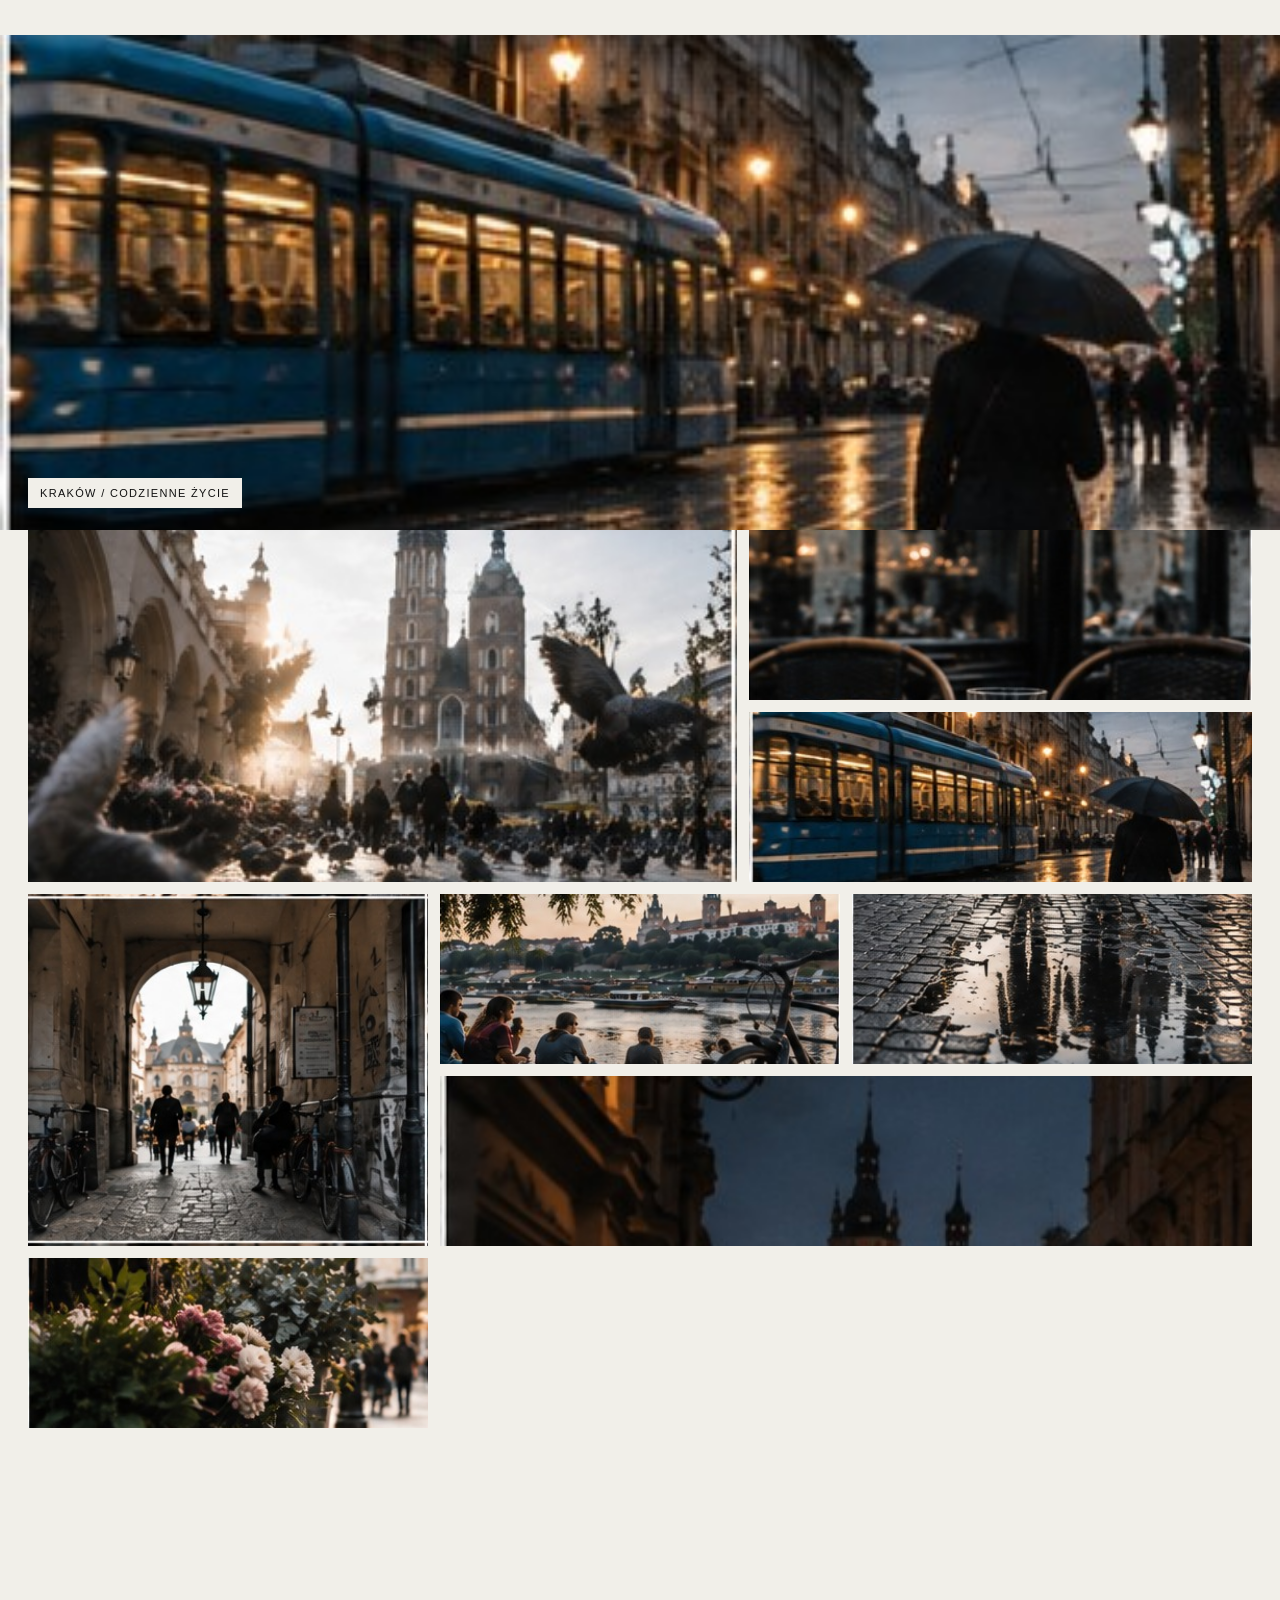
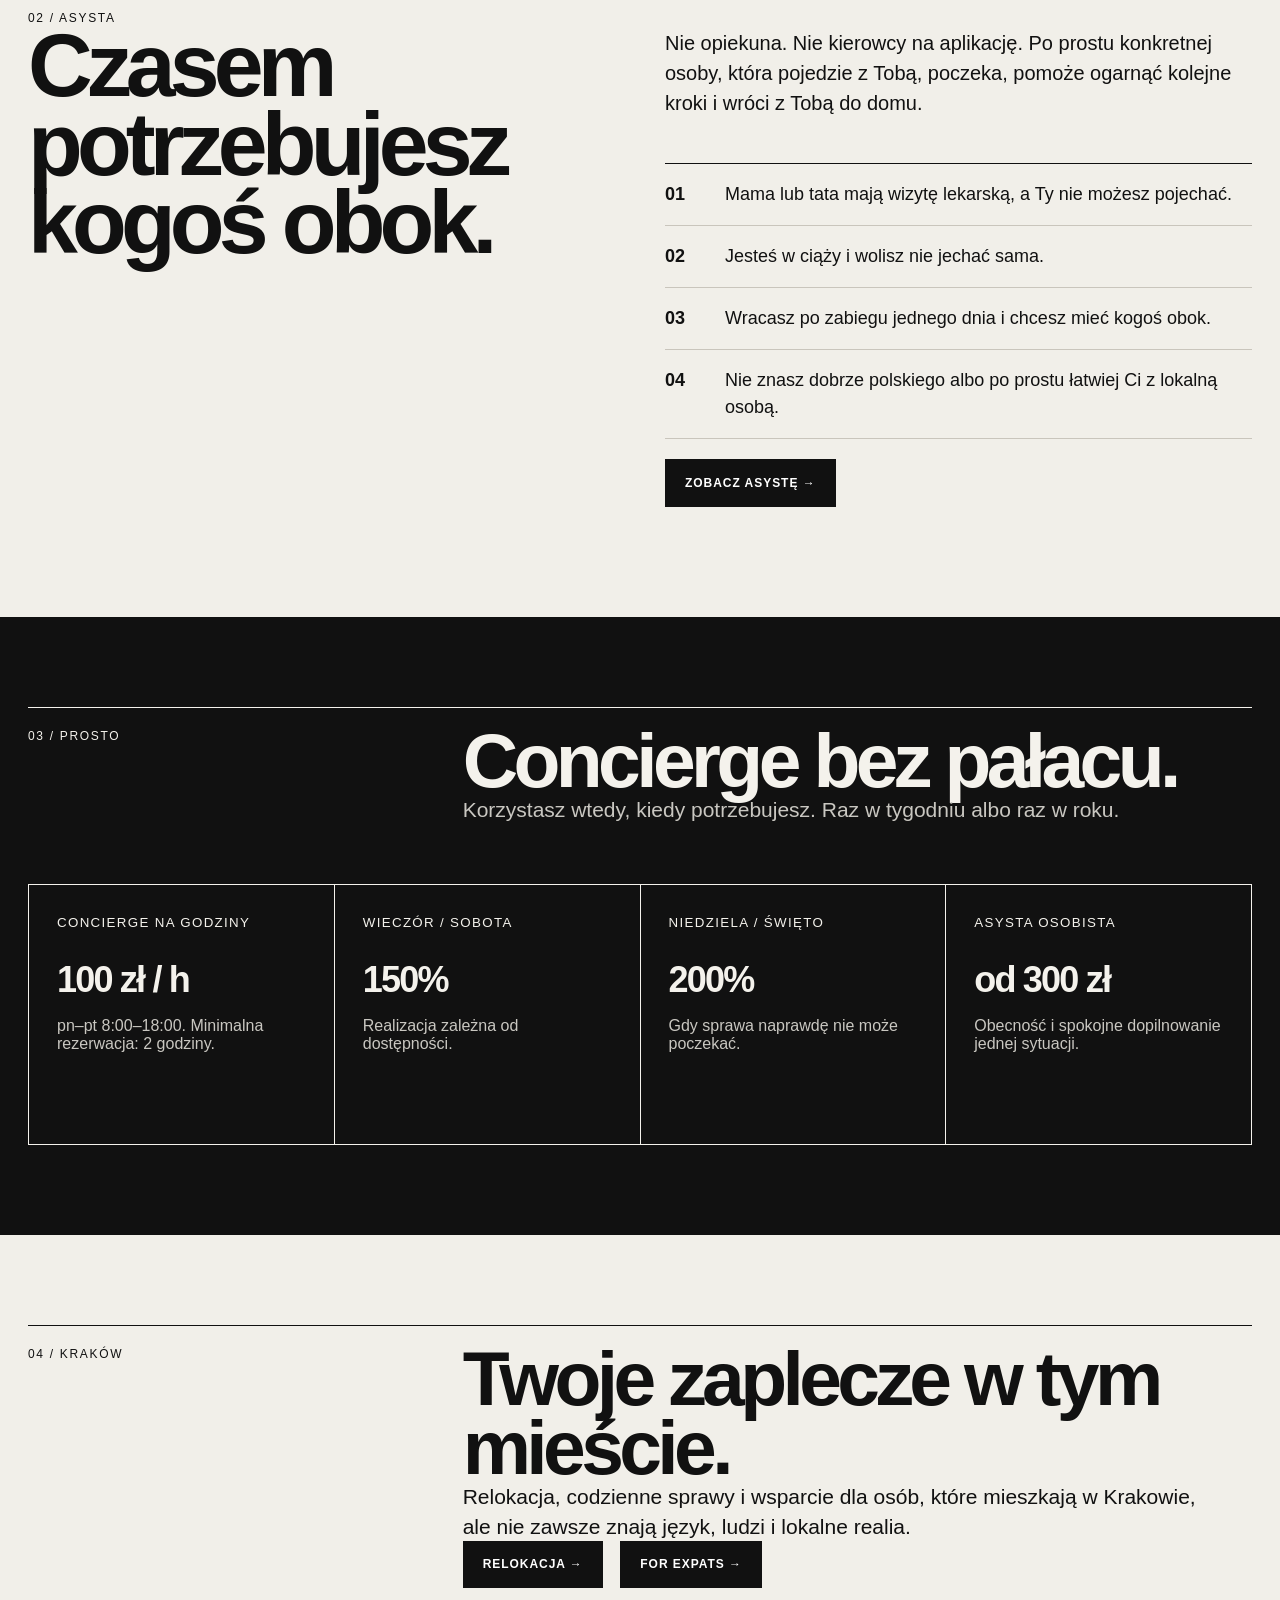
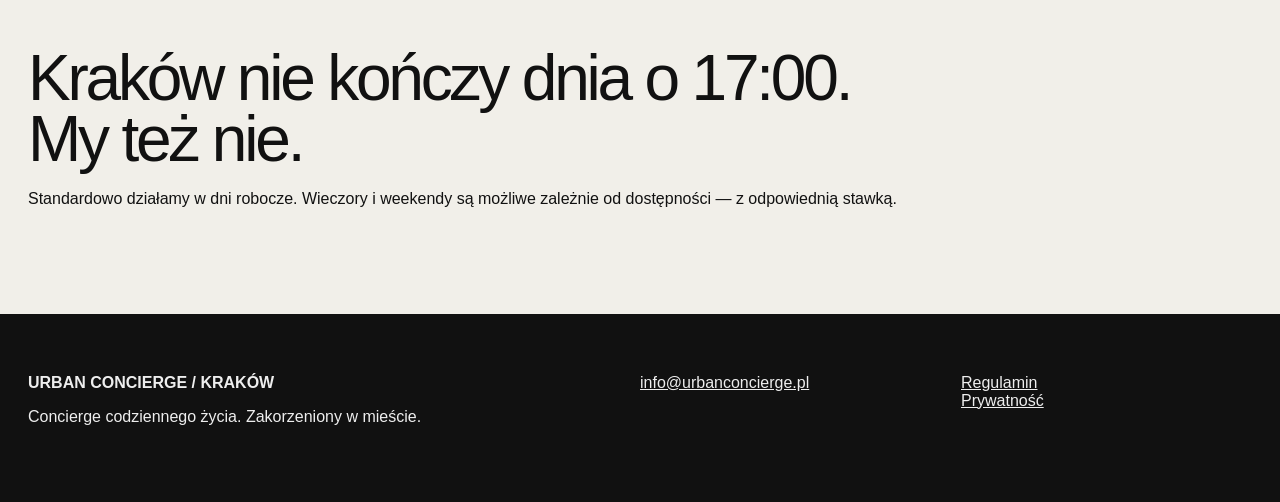
==== commit c88d6eb9: "Add files via upload" ====
--- a/index.html
+++ b/index.html
@@ -1,1446 +1,6 @@
-<!DOCTYPE html>
-<html lang="pl">
-<head>
-  <meta charset="UTF-8" />
-  <meta name="viewport" content="width=device-width, initial-scale=1.0" />
-
-  <title>Urban Concierge | Concierge na godziny w Krakowie</title>
-  <meta name="description" content="Urban Concierge — concierge na godziny w Krakowie. Bez abonamentu. Telefony, rezerwacje, odbiory, zwroty, zakupy, research, sprawy na mieście i codzienna organizacja. Pierwsze 10 godzin współpracy: 100 zł/h." />
-  <link rel="canonical" href="https://urbanconcierge.pl/" />
-  <link rel="icon" type="image/png" href="/favicon.png" />
-
-  <meta name="google-site-verification" content="AAxFEQEICNm5e7gTLla3e9yeV5aEDyHjChOliVF_S7M" />
-
-  <link rel="preconnect" href="https://fonts.googleapis.com">
-  <link rel="preconnect" href="https://fonts.gstatic.com" crossorigin>
-  <link href="https://fonts.googleapis.com/css2?family=Cormorant+Garamond:wght@500;600&family=Libre+Baskerville:wght@400;700&display=swap" rel="stylesheet">
-
-  <script async src="https://www.googletagmanager.com/gtag/js?id=AW-18108841323"></script>
-  <script>
-    window.dataLayer = window.dataLayer || [];
-    function gtag(){dataLayer.push(arguments);}
-    gtag('js', new Date());
-    gtag('config', 'AW-18108841323');
-  </script>
-
-  <script type="application/ld+json">
-  {
-    "@context": "https://schema.org",
-    "@type": "LocalBusiness",
-    "name": "Urban Concierge",
-    "url": "https://urbanconcierge.pl/",
-    "areaServed": [
-      "Kraków",
-      "Małopolska",
-      "Polska"
-    ],
-    "description": "Urban Concierge oferuje concierge na godziny w Krakowie: telefony, rezerwacje, odbiory, zwroty, zakupy, research, sprawy na mieście, asysty osobiste i codzienną organizację spraw.",
-    "priceRange": "od 200 zł",
-    "email": "info@urbanconcierge.pl",
-    "address": {
-      "@type": "PostalAddress",
-      "addressLocality": "Kraków",
-      "addressCountry": "PL"
-    },
-    "hasOfferCatalog": {
-      "@type": "OfferCatalog",
-      "name": "Usługi Urban Concierge",
-      "itemListElement": [
-        {
-          "@type": "Offer",
-          "name": "Concierge na godziny w Krakowie",
-          "description": "Wsparcie bez abonamentu: telefony, rezerwacje, odbiory, zwroty, zakupy, research, sprawy na mieście i codzienna organizacja."
-        },
-        {
-          "@type": "Offer",
-          "name": "Asysty osobiste",
-          "description": "Wsparcie na miejscu w Krakowie, kiedy potrzebna jest obecność, koordynacja lub reprezentowanie klienta."
-        },
-        {
-          "@type": "Offer",
-          "name": "Relokacja do Krakowa",
-          "description": "Wsparcie przy przeprowadzce do Krakowa, formalnościach, lokalnej organizacji i sprawach po przyjeździe."
-        }
-      ]
-    }
-  }
-  </script>
-
-  <script type="application/ld+json">
-  {
-    "@context": "https://schema.org",
-    "@type": "FAQPage",
-    "mainEntity": [
-      {
-        "@type": "Question",
-        "name": "Czym zajmuje się Urban Concierge?",
-        "acceptedAnswer": {
-          "@type": "Answer",
-          "text": "Urban Concierge pomaga w Krakowie w załatwianiu codziennych spraw: telefonach, rezerwacjach, odbiorach, zwrotach, zakupach, researchu, porównywaniu ofert, sprawach na mieście i koordynacji tematów, które klient chce przekazać."
-        }
-      },
-      {
-        "@type": "Question",
-        "name": "Czy trzeba mieć abonament?",
-        "acceptedAnswer": {
-          "@type": "Answer",
-          "text": "Nie. Urban Concierge oferuje usługę concierge na godziny bez abonamentu. Minimalna rezerwacja online to 2 godziny."
-        }
-      },
-      {
-        "@type": "Question",
-        "name": "Ile kosztuje concierge na godziny?",
-        "acceptedAnswer": {
-          "@type": "Answer",
-          "text": "Pierwsze 10 godzin współpracy kosztuje 100 zł za godzinę. Minimalna rezerwacja online to 2 godziny, czyli 200 zł."
-        }
-      },
-      {
-        "@type": "Question",
-        "name": "Czy Urban Concierge działa tylko w Krakowie?",
-        "acceptedAnswer": {
-          "@type": "Answer",
-          "text": "Sprawy lokalne i asysty realizowane są głównie w Krakowie i okolicach. Część spraw, takich jak telefony, research, rezerwacje i koordynacja, może być realizowana zdalnie w całej Polsce."
-        }
-      }
-    ]
-  }
-  </script>
-
-  <style>
-    html, body {
-      background: #F5F1EB;
-      margin: 0;
-      padding: 0;
-      scroll-behavior: smooth;
-      overflow-x: hidden;
-    }
-
-    body {
-      color: #3A2F2A;
-      -webkit-font-smoothing: antialiased;
-      text-rendering: optimizeLegibility;
-    }
-
-    * { box-sizing: border-box; }
-
-    :root {
-      --bg: #F5F1EB;
-      --bg-soft: #F8F4EE;
-      --text: #3A2F2A;
-      --muted: #5F534B;
-      --soft: #7B6C61;
-      --line: #E7DDD2;
-      --line-strong: #DDCFBF;
-      --gold: #B8955A;
-      --gold-soft: #C2A46D;
-      --hover: #473934;
-    }
-
-    .uc-topbar {
-      width: 100%;
-      height: 14px;
-      background: linear-gradient(90deg, #2B221F 0%, #3A2F2A 50%, #2B221F 100%);
-    }
-
-    .uc-shell {
-      max-width: 1180px;
-      margin: 0 auto;
-      padding: 0 40px;
-    }
-
-    .uc-brandbar { padding: 34px 0 0 0; }
-
-    .uc-headerbar {
-      display: grid;
-      grid-template-columns: 1fr auto 1fr;
-      align-items: center;
-      gap: 24px;
-    }
-
-    .uc-mini-nav {
-      justify-self: start;
-      display: flex;
-      align-items: center;
-      gap: 24px;
-      font-family: 'Libre Baskerville', serif;
-      font-size: 10px;
-      letter-spacing: 1.1px;
-      text-transform: uppercase;
-    }
-
-    .uc-mini-nav a {
-      color: var(--soft);
-      text-decoration: none;
-      transition: color 0.22s ease;
-    }
-
-    .uc-mini-nav a:hover { color: var(--gold); }
-
-    .uc-brand {
-      justify-self: center;
-      font-family: 'Cormorant Garamond', serif;
-      font-size: 31px;
-      line-height: 1.1;
-      font-weight: 600;
-      color: var(--gold);
-      letter-spacing: 0.25px;
-      text-decoration: none;
-      white-space: nowrap;
-    }
-
-    .uc-lang-switch {
-      justify-self: end;
-      display: inline-flex;
-      align-items: center;
-      gap: 8px;
-      padding: 6px;
-      background: rgba(255,255,255,0.32);
-      border: 1px solid #D8C8B6;
-    }
-
-    .uc-lang-current,
-    .uc-lang-switch a {
-      display: inline-block;
-      min-width: 44px;
-      text-align: center;
-      padding: 8px 12px;
-      font-family: 'Libre Baskerville', serif;
-      font-size: 10px;
-      line-height: 1.4;
-      letter-spacing: 1.2px;
-      text-transform: uppercase;
-      text-decoration: none;
-    }
-
-    .uc-lang-current {
-      background: var(--text);
-      color: #FFFFFF;
-      border: 1px solid var(--text);
-    }
-
-    .uc-lang-switch a {
-      color: var(--text);
-      border: 1px solid transparent;
-      transition: all 0.22s ease;
-    }
-
-    .uc-lang-switch a:hover {
-      background: #EEE6DD;
-      border-color: var(--gold);
-    }
-
-    .uc-hero {
-      min-height: calc(92vh - 14px);
-      display: flex;
-      align-items: center;
-      justify-content: center;
-      padding: 54px 0 76px 0;
-      position: relative;
-      overflow: hidden;
-    }
-
-    .uc-hero:before {
-      content: "";
-      position: absolute;
-      width: 720px;
-      height: 720px;
-      border: 1px solid rgba(184,149,90,0.10);
-      border-radius: 50%;
-      top: -250px;
-      right: -230px;
-      pointer-events: none;
-    }
-
-    .uc-hero-inner {
-      max-width: 1040px;
-      margin: 0 auto;
-      text-align: center;
-      position: relative;
-      z-index: 2;
-    }
-
-    .uc-kicker {
-      font-family: 'Libre Baskerville', serif;
-      font-size: 10px;
-      line-height: 1.8;
-      letter-spacing: 4px;
-      text-transform: uppercase;
-      color: #9C8F84;
-      margin-bottom: 28px;
-    }
-
-    .uc-h1 {
-      font-family: 'Cormorant Garamond', serif;
-      font-size: 74px;
-      line-height: 1.03;
-      font-weight: 500;
-      color: var(--text);
-      margin: 0 0 26px 0;
-      letter-spacing: -0.9px;
-      text-wrap: balance;
-    }
-
-    .uc-sub {
-      max-width: 850px;
-      margin: 0 auto 24px auto;
-      font-family: 'Libre Baskerville', serif;
-      font-size: 18px;
-      line-height: 2;
-      color: var(--muted);
-      text-wrap: balance;
-    }
-
-    .uc-ai-summary {
-      max-width: 920px;
-      margin: 34px auto 0 auto;
-      padding: 24px 28px;
-      border: 1px solid #DCCDBB;
-      background: rgba(255,255,255,0.28);
-      font-family: 'Libre Baskerville', serif;
-      font-size: 13px;
-      line-height: 1.9;
-      color: var(--muted);
-      text-align: left;
-    }
-
-    .uc-ai-summary strong {
-      color: var(--text);
-    }
-
-    .uc-offer-strip {
-      max-width: 900px;
-      margin: 34px auto 34px auto;
-      display: grid;
-      grid-template-columns: repeat(4, minmax(0, 1fr));
-      border: 1px solid #DCCDBB;
-      background: rgba(255,255,255,0.32);
-    }
-
-    .uc-offer-item {
-      padding: 22px 18px;
-      border-right: 1px solid #DCCDBB;
-    }
-
-    .uc-offer-item:last-child { border-right: none; }
-
-    .uc-offer-label {
-      font-family: 'Libre Baskerville', serif;
-      font-size: 10px;
-      text-transform: uppercase;
-      letter-spacing: 1.8px;
-      color: var(--gold);
-      margin-bottom: 8px;
-    }
-
-    .uc-offer-value {
-      font-family: 'Cormorant Garamond', serif;
-      font-size: 28px;
-      line-height: 1.1;
-      color: var(--text);
-    }
-
-    .uc-btn {
-      display: inline-block;
-      text-decoration: none;
-      padding: 18px 38px;
-      font-family: 'Libre Baskerville', serif;
-      font-size: 12px;
-      letter-spacing: 0.55px;
-      transition: all 0.24s ease;
-      margin: 0 10px 12px 10px;
-    }
-
-    .uc-btn-primary {
-      background: var(--text);
-      color: #FFFFFF;
-      border: 1px solid var(--text);
-    }
-
-    .uc-btn-primary:hover {
-      background: var(--hover);
-      border-color: var(--hover);
-      transform: translateY(-1px);
-    }
-
-    .uc-btn-secondary {
-      background: transparent;
-      color: var(--text);
-      border: 1px solid #CCB8A2;
-    }
-
-    .uc-btn-secondary:hover {
-      background: #EEE6DD;
-      border-color: var(--gold);
-      transform: translateY(-1px);
-    }
-
-    .uc-band {
-      background: linear-gradient(180deg, #3A2F2A 0%, #2B221F 100%);
-      color: #F5F1EB;
-      padding: 70px 36px;
-      text-align: center;
-    }
-
-    .uc-band-title {
-      font-family: 'Cormorant Garamond', serif;
-      font-size: 48px;
-      line-height: 1.08;
-      font-weight: 500;
-      margin: 0 0 12px 0;
-      color: #F5F1EB;
-      text-wrap: balance;
-    }
-
-    .uc-band-rule {
-      width: 86px;
-      height: 1px;
-      background: rgba(245,241,235,0.40);
-      margin: 0 auto 18px auto;
-    }
-
-    .uc-band-copy {
-      max-width: 820px;
-      margin: 0 auto;
-      font-family: 'Libre Baskerville', serif;
-      font-size: 15px;
-      line-height: 1.95;
-      color: rgba(245,241,235,0.88);
-      text-wrap: balance;
-    }
-
-    .uc-section {
-      padding: 92px 0;
-      position: relative;
-    }
-
-    .uc-section + .uc-section { border-top: 1px solid var(--line); }
-
-    .uc-section-soft { background: var(--bg-soft); }
-
-    .uc-title {
-      text-align: center;
-      font-family: 'Cormorant Garamond', serif;
-      font-size: 52px;
-      line-height: 1.04;
-      font-weight: 500;
-      color: var(--text);
-      margin: 0 0 12px 0;
-      text-wrap: balance;
-    }
-
-    .uc-rule {
-      width: 84px;
-      height: 1px;
-      background: var(--gold);
-      margin: 0 auto 24px auto;
-    }
-
-    .uc-intro {
-      max-width: 840px;
-      margin: 0 auto 40px auto;
-      text-align: center;
-      font-family: 'Libre Baskerville', serif;
-      font-size: 15px;
-      line-height: 1.95;
-      color: var(--muted);
-      text-wrap: balance;
-    }
-
-    .uc-grid-2,
-    .uc-grid-3,
-    .uc-grid-4,
-    .uc-steps {
-      display: grid;
-      gap: 24px;
-      max-width: 1040px;
-      margin: 0 auto;
-    }
-
-    .uc-grid-2 { grid-template-columns: repeat(2, minmax(0, 1fr)); }
-    .uc-grid-3 { grid-template-columns: repeat(3, minmax(0, 1fr)); }
-    .uc-grid-4 { grid-template-columns: repeat(4, minmax(0, 1fr)); }
-
-    .uc-card,
-    .uc-price-card {
-      background: linear-gradient(180deg, #F8F4EE 0%, #F4EEE6 100%);
-      border: 1px solid #E3D8CB;
-      padding: 34px 32px;
-      text-align: left;
-      display: flex;
-      flex-direction: column;
-      min-height: 100%;
-      position: relative;
-      box-shadow: 0 16px 40px rgba(58,47,42,0.04);
-    }
-
-    .uc-card:before,
-    .uc-price-card:before {
-      content: "";
-      position: absolute;
-      top: 0;
-      left: 32px;
-      width: 68px;
-      height: 2px;
-      background: var(--gold);
-    }
-
-    .uc-card-title {
-      font-family: 'Cormorant Garamond', serif;
-      font-size: 32px;
-      line-height: 1.06;
-      color: var(--text);
-      margin: 10px 0 12px 0;
-      text-wrap: balance;
-    }
-
-    .uc-card-copy {
-      font-family: 'Libre Baskerville', serif;
-      font-size: 13px;
-      line-height: 1.9;
-      color: var(--muted);
-      margin: 0;
-      text-wrap: balance;
-    }
-
-    .uc-example-list {
-      margin: 0;
-      padding: 0;
-      list-style: none;
-      font-family: 'Libre Baskerville', serif;
-      font-size: 14px;
-      line-height: 1.9;
-      color: var(--muted);
-    }
-
-    .uc-example-list li {
-      padding: 10px 0;
-      border-bottom: 1px solid rgba(221,207,191,0.72);
-    }
-
-    .uc-example-list li:last-child { border-bottom: none; }
-
-    .uc-note {
-      max-width: 760px;
-      margin: 24px auto 0 auto;
-      text-align: center;
-      font-family: 'Libre Baskerville', serif;
-      font-size: 12px;
-      line-height: 1.9;
-      color: var(--soft);
-      text-wrap: balance;
-    }
-
-    .uc-price-row {
-      display: grid;
-      grid-template-columns: repeat(3, minmax(0, 1fr));
-      gap: 18px;
-      max-width: 900px;
-      margin: 0 auto 28px auto;
-    }
-
-    .uc-price-card {
-      text-align: center;
-      padding: 30px 22px;
-    }
-
-    .uc-price-card:before {
-      left: 50%;
-      transform: translateX(-50%);
-    }
-
-    .uc-price-label {
-      font-family: 'Libre Baskerville', serif;
-      font-size: 10px;
-      line-height: 1.6;
-      letter-spacing: 2px;
-      text-transform: uppercase;
-      color: var(--gold);
-      margin-bottom: 12px;
-    }
-
-    .uc-price-value {
-      font-family: 'Cormorant Garamond', serif;
-      font-size: 38px;
-      line-height: 1;
-      color: var(--text);
-      margin-bottom: 12px;
-    }
-
-    .uc-price-copy {
-      font-family: 'Libre Baskerville', serif;
-      font-size: 12px;
-      line-height: 1.85;
-      color: var(--muted);
-      margin: 0;
-    }
-
-    .uc-steps { grid-template-columns: repeat(4, minmax(0, 1fr)); }
-
-    .uc-step {
-      text-align: left;
-      padding-top: 18px;
-      border-top: 1px solid var(--line-strong);
-    }
-
-    .uc-step-no {
-      font-family: 'Libre Baskerville', serif;
-      font-size: 10px;
-      line-height: 1.6;
-      letter-spacing: 2.2px;
-      text-transform: uppercase;
-      color: var(--gold);
-      margin-bottom: 10px;
-    }
-
-    .uc-step-title {
-      font-family: 'Cormorant Garamond', serif;
-      font-size: 30px;
-      line-height: 1.04;
-      color: var(--text);
-      margin: 0 0 10px 0;
-      text-wrap: balance;
-    }
-
-    .uc-step-copy {
-      font-family: 'Libre Baskerville', serif;
-      font-size: 13px;
-      line-height: 1.9;
-      color: var(--muted);
-    }
-
-    .uc-faq {
-      max-width: 920px;
-      margin: 0 auto;
-      display: grid;
-      gap: 16px;
-    }
-
-    .uc-faq-item {
-      border: 1px solid #E3D8CB;
-      background: rgba(255,255,255,0.25);
-      padding: 24px 28px;
-    }
-
-    .uc-faq-q {
-      font-family: 'Cormorant Garamond', serif;
-      font-size: 28px;
-      line-height: 1.1;
-      color: var(--text);
-      margin-bottom: 8px;
-    }
-
-    .uc-faq-a {
-      font-family: 'Libre Baskerville', serif;
-      font-size: 13px;
-      line-height: 1.9;
-      color: var(--muted);
-      margin: 0;
-    }
-
-    .uc-form-wrap {
-      max-width: 920px;
-      margin: 0 auto;
-      background:
-        radial-gradient(circle at 20% 0%, rgba(194,164,109,0.10), transparent 34%),
-        linear-gradient(180deg, #332925 0%, #241C19 100%);
-      border: 1px solid rgba(194,164,109,0.42);
-      box-shadow: 0 20px 54px rgba(43,34,31,0.10);
-      padding: 44px;
-      color: #F5F1EB;
-    }
-
-    .uc-form-head {
-      text-align: center;
-      margin-bottom: 34px;
-    }
-
-    .uc-form-title {
-      font-family: 'Cormorant Garamond', serif;
-      font-size: 46px;
-      line-height: 1.06;
-      font-weight: 500;
-      margin: 0 0 14px 0;
-      color: #F5F1EB;
-      text-wrap: balance;
-    }
-
-    .uc-form-copy {
-      max-width: 730px;
-      margin: 0 auto;
-      font-family: 'Libre Baskerville', serif;
-      font-size: 14px;
-      line-height: 1.9;
-      color: rgba(245,241,235,0.84);
-      text-wrap: balance;
-    }
-
-    .uc-form-grid {
-      display: grid;
-      grid-template-columns: repeat(2, minmax(0, 1fr));
-      gap: 20px;
-    }
-
-    .uc-field {
-      display: flex;
-      flex-direction: column;
-      gap: 8px;
-    }
-
-    .uc-field-full { grid-column: 1 / -1; }
-
-    .uc-field label,
-    .uc-consent label {
-      font-family: 'Libre Baskerville', serif;
-      font-size: 11px;
-      line-height: 1.6;
-      letter-spacing: 0.4px;
-      color: rgba(245,241,235,0.92);
-    }
-
-    .uc-field input,
-    .uc-field textarea {
-      width: 100%;
-      border: 1px solid rgba(245,241,235,0.22);
-      background: rgba(245,241,235,0.07);
-      color: #F5F1EB;
-      padding: 15px 15px;
-      font-family: 'Libre Baskerville', serif;
-      font-size: 13px;
-      line-height: 1.6;
-      outline: none;
-      border-radius: 0;
-    }
-
-    .uc-field input::placeholder,
-    .uc-field textarea::placeholder {
-      color: rgba(245,241,235,0.46);
-    }
-
-    .uc-field textarea {
-      min-height: 150px;
-      resize: vertical;
-    }
-
-    input[type="date"]::-webkit-calendar-picker-indicator {
-      filter: invert(1);
-      opacity: 0.75;
-      cursor: pointer;
-    }
-
-    .uc-hour-counter {
-      display: grid;
-      grid-template-columns: 58px 1fr 58px;
-      border: 1px solid rgba(245,241,235,0.22);
-      background: rgba(245,241,235,0.07);
-      min-height: 56px;
-    }
-
-    .uc-hour-counter button {
-      border: none;
-      background: rgba(245,241,235,0.08);
-      color: #F5F1EB;
-      font-family: 'Cormorant Garamond', serif;
-      font-size: 34px;
-      line-height: 1;
-      cursor: pointer;
-    }
-
-    .uc-hour-counter button:hover { background: rgba(194,164,109,0.25); }
-
-    .uc-hour-counter input {
-      border: none;
-      text-align: center;
-      background: transparent;
-      color: #F5F1EB;
-      font-family: 'Cormorant Garamond', serif;
-      font-size: 30px;
-      padding: 0;
-    }
-
-    .uc-small-note {
-      font-family: 'Libre Baskerville', serif;
-      font-size: 10px;
-      line-height: 1.7;
-      color: rgba(245,241,235,0.62);
-      margin-top: 8px;
-    }
-
-    .uc-total-box {
-      grid-column: 1 / -1;
-      border: 1px solid rgba(194,164,109,0.52);
-      padding: 22px;
-      text-align: center;
-      background: rgba(245,241,235,0.06);
-    }
-
-    .uc-total-label {
-      font-family: 'Libre Baskerville', serif;
-      font-size: 10px;
-      letter-spacing: 2px;
-      text-transform: uppercase;
-      color: rgba(245,241,235,0.72);
-      margin-bottom: 8px;
-    }
-
-    .uc-total-value {
-      font-family: 'Cormorant Garamond', serif;
-      font-size: 38px;
-      line-height: 1.1;
-      color: #F5F1EB;
-    }
-
-    .uc-consent {
-      margin: 22px 0 26px 0;
-      display: flex;
-      gap: 12px;
-      align-items: flex-start;
-    }
-
-    .uc-consent input {
-      margin-top: 4px;
-      accent-color: var(--gold);
-    }
-
-    .uc-consent a {
-      color: #F5F1EB;
-      text-decoration: underline;
-      text-underline-offset: 3px;
-    }
-
-    .uc-form-submit { text-align: center; }
-
-    .uc-submit {
-      cursor: pointer;
-      border-radius: 0;
-      border: 1px solid var(--gold);
-      background: var(--gold);
-      color: #FFFFFF;
-      padding: 18px 40px;
-      font-family: 'Libre Baskerville', serif;
-      font-size: 12px;
-      letter-spacing: 0.55px;
-      transition: all 0.24s ease;
-    }
-
-    .uc-submit:hover {
-      background: var(--gold-soft);
-      border-color: var(--gold-soft);
-      transform: translateY(-1px);
-    }
-
-    .uc-form-note {
-      max-width: 680px;
-      margin: 18px auto 0 auto;
-      text-align: center;
-      font-family: 'Libre Baskerville', serif;
-      font-size: 11px;
-      line-height: 1.8;
-      color: rgba(245,241,235,0.62);
-    }
-
-    .uc-hidden { display: none; }
-
-    .uc-footer {
-      background: linear-gradient(180deg, #261E1B 0%, #1E1714 100%);
-      padding: 44px 34px 48px 34px;
-      text-align: center;
-      border-top: 1px solid rgba(245,241,235,0.08);
-    }
-
-    .uc-footer-brand {
-      font-family: 'Cormorant Garamond', serif;
-      font-size: 24px;
-      color: #F5F1EB;
-      margin-bottom: 6px;
-    }
-
-    .uc-footer-sub {
-      font-family: 'Libre Baskerville', serif;
-      font-size: 11px;
-      color: #D9CEC4;
-      margin-bottom: 14px;
-    }
-
-    .uc-footer-links {
-      font-family: 'Libre Baskerville', serif;
-      font-size: 10px;
-      line-height: 1.9;
-      letter-spacing: 0.25px;
-    }
-
-    .uc-footer-links a {
-      color: #F5F1EB;
-      text-decoration: none;
-      margin: 0 10px;
-      opacity: 0.92;
-    }
-
-    @media (max-width: 1100px) {
-      .uc-mini-nav { display: none; }
-      .uc-steps { grid-template-columns: repeat(2, minmax(0, 1fr)); }
-      .uc-grid-4 { grid-template-columns: repeat(2, minmax(0, 1fr)); }
-      .uc-grid-3 { grid-template-columns: 1fr; }
-    }
-
-    @media (max-width: 980px) {
-      .uc-grid-2 { grid-template-columns: 1fr; }
-      .uc-h1 { font-size: 58px; line-height: 1.05; }
-      .uc-title, .uc-band-title, .uc-form-title { font-size: 44px; }
-      .uc-offer-strip { grid-template-columns: repeat(2, minmax(0, 1fr)); }
-      .uc-offer-item:nth-child(2) { border-right: none; }
-      .uc-offer-item:nth-child(1),
-      .uc-offer-item:nth-child(2) { border-bottom: 1px solid #DCCDBB; }
-      .uc-price-row { grid-template-columns: 1fr; }
-    }
-
-    @media (max-width: 768px) {
-      .uc-shell { padding: 0 20px; }
-      .uc-brandbar { padding: 26px 0 0 0; }
-      .uc-headerbar { grid-template-columns: 1fr; gap: 18px; }
-      .uc-brand { font-size: 28px; }
-      .uc-lang-switch { justify-self: center; }
-      .uc-hero { min-height: auto; padding: 30px 0 60px 0; }
-      .uc-h1 { font-size: 42px; line-height: 1.08; margin: 0 0 20px 0; }
-      .uc-sub { font-size: 16px; line-height: 1.9; margin: 0 auto 16px auto; }
-      .uc-section { padding: 74px 0; }
-      .uc-title, .uc-band-title, .uc-form-title { font-size: 36px; }
-      .uc-steps, .uc-form-grid, .uc-grid-4, .uc-grid-3 { grid-template-columns: 1fr; }
-      .uc-offer-strip { grid-template-columns: 1fr; }
-      .uc-offer-item { border-right: none; border-bottom: 1px solid #DCCDBB; }
-      .uc-offer-item:last-child { border-bottom: none; }
-      .uc-btn { display: block; max-width: 340px; margin: 0 auto 12px auto; }
-      .uc-card, .uc-price-card { min-height: auto; padding: 32px 24px; }
-      .uc-form-wrap { padding: 34px 22px; }
-      .uc-submit { width: 100%; }
-    }
-  </style>
-</head>
-
-<body>
-  <div class="uc-topbar"></div>
-
-  <section class="uc-shell uc-brandbar">
-    <div class="uc-headerbar">
-      <nav class="uc-mini-nav" aria-label="Nawigacja główna">
-        <a href="#concierge-na-godziny">Concierge na godziny</a>
-        <a href="#co-ogarniamy">Zakres</a>
-        <a href="#jak-to-dziala">Jak działa</a>
-        <a href="#rezerwacja">Rezerwacja</a>
-      </nav>
-
-      <a href="/" class="uc-brand">Urban Concierge</a>
-
-      <div class="uc-lang-switch">
-        <span class="uc-lang-current">PL</span>
-        <span>|</span>
-        <a href="/expats-krakow/">ENG</a>
-      </div>
-    </div>
-  </section>
-
-  <section class="uc-hero">
-    <div class="uc-shell">
-      <div class="uc-hero-inner">
-        <div class="uc-kicker">Kraków i okolice • concierge bez abonamentu</div>
-
-        <h1 class="uc-h1">Concierge na godziny<br>w Krakowie</h1>
-
-        <div class="uc-sub">
-          Praktyczna pomoc w załatwianiu codziennych spraw: telefony, rezerwacje, odbiory, zwroty, zakupy, research, sprawy na mieście i koordynacja tematów, które nie powinny już wracać na Twoją listę.
-        </div>
-
-        <div class="uc-offer-strip">
-          <div class="uc-offer-item">
-            <div class="uc-offer-label">Bez abonamentu</div>
-            <div class="uc-offer-value">płacisz za slot</div>
-          </div>
-
-          <div class="uc-offer-item">
-            <div class="uc-offer-label">Pierwsze 10 godzin</div>
-            <div class="uc-offer-value">100 zł/h</div>
-          </div>
-
-          <div class="uc-offer-item">
-            <div class="uc-offer-label">Minimum</div>
-            <div class="uc-offer-value">2h / 200 zł</div>
-          </div>
-
-          <div class="uc-offer-item">
-            <div class="uc-offer-label">Rezerwacja online</div>
-            <div class="uc-offer-value">2–5 godzin</div>
-          </div>
-        </div>
-
-        <div>
-          <a href="#rezerwacja" class="uc-btn uc-btn-primary">Zarezerwuj slot od 200 zł</a>
-          <a href="#co-ogarniamy" class="uc-btn uc-btn-secondary">Zobacz, co możemy załatwić</a>
-        </div>
-
-        <div class="uc-ai-summary">
-          <strong>Urban Concierge</strong> to lokalna usługa concierge w Krakowie dla osób, które chcą przekazać część codziennej organizacji komuś z zewnątrz. Pomagamy przy sprawach na mieście, telefonach, rezerwacjach, odbiorach, zwrotach, zakupach, researchu, porównaniu ofert, follow-upach i prostych działaniach organizacyjnych. Usługa działa bez abonamentu — można zarezerwować konkretny slot godzinowy.
-        </div>
-      </div>
-    </div>
-  </section>
-
-  <section class="uc-band" id="concierge-na-godziny">
-    <div class="uc-shell">
-      <div class="uc-band-title">Bez abonamentu. Kiedy potrzebujesz i do czego potrzebujesz.</div>
-      <div class="uc-band-rule"></div>
-      <div class="uc-band-copy">
-        Urban Concierge to praktyczne wsparcie dla osób, które mają za dużo spraw na głowie i chcą przekazać część codziennej logistyki komuś, kto spokojnie ją zorganizuje, dopilnuje i domknie.
-      </div>
-    </div>
-  </section>
-
-  <section class="uc-section uc-section-soft" id="co-ogarniamy">
-    <div class="uc-shell">
-      <h2 class="uc-title">Co możesz przekazać</h2>
-      <div class="uc-rule"></div>
-
-      <div class="uc-intro">
-        Najlepiej działają konkretne sprawy: coś trzeba znaleźć, zamówić, odebrać, zwrócić, umówić, potwierdzić, porównać albo dopilnować.
-      </div>
-
-      <div class="uc-grid-2">
-        <div class="uc-card">
-          <div class="uc-card-title">Sprawy na mieście</div>
-          <ul class="uc-example-list">
-            <li>odbiór lub zwrot rzeczy</li>
-            <li>zakupy i drobne sprawy lokalne</li>
-            <li>przekazanie dokumentów lub paczki</li>
-            <li>koordynacja odbioru, dostawy albo terminu</li>
-            <li>załatwienie kilku punktów z jednej listy</li>
-          </ul>
-        </div>
-
-        <div class="uc-card">
-          <div class="uc-card-title">Sprawy organizacyjne</div>
-          <ul class="uc-example-list">
-            <li>telefony i potwierdzanie terminów</li>
-            <li>rezerwacje i umawianie wizyt</li>
-            <li>research i porównanie ofert</li>
-            <li>kontakt z usługodawcami</li>
-            <li>follow-up spraw, które utknęły</li>
-          </ul>
-        </div>
-      </div>
-
-      <div class="uc-note">
-        Sprawy lokalne realizujemy głównie w Krakowie i okolicach. Sprawy zdalne — telefony, research, rezerwacje, porównania ofert i koordynację — możemy realizować również na odległość.
-      </div>
-    </div>
-  </section>
-
-  <section class="uc-section">
-    <div class="uc-shell">
-      <h2 class="uc-title">Dla kogo jest ta usługa?</h2>
-      <div class="uc-rule"></div>
-
-      <div class="uc-grid-3">
-        <div class="uc-card">
-          <div class="uc-card-title">Dla osób zapracowanych</div>
-          <p class="uc-card-copy">
-            Gdy prywatne sprawy odkładasz tygodniami, bo zawsze jest coś pilniejszego.
-          </p>
-        </div>
-
-        <div class="uc-card">
-          <div class="uc-card-title">Dla rodzin i opiekunów</div>
-          <p class="uc-card-copy">
-            Gdy trzeba połączyć pracę, dom, terminy, telefony, odbiory i codzienną logistykę.
-          </p>
-        </div>
-
-        <div class="uc-card">
-          <div class="uc-card-title">Dla osób spoza Krakowa</div>
-          <p class="uc-card-copy">
-            Gdy potrzebujesz kogoś lokalnie na miejscu: do sprawdzenia, odbioru, przekazania lub dopilnowania sprawy.
-          </p>
-        </div>
-      </div>
-    </div>
-  </section>
-
-  <section class="uc-section uc-section-soft">
-    <div class="uc-shell">
-      <h2 class="uc-title">Ile godzin potrzebujesz?</h2>
-      <div class="uc-rule"></div>
-
-      <div class="uc-intro">
-        Pierwsze 10 godzin współpracy dostępne jest w stawce 100 zł/h. W rezerwacji online możesz wybrać od 2 do 5 godzin.
-      </div>
-
-      <div class="uc-price-row">
-        <div class="uc-price-card">
-          <div class="uc-price-label">Minimum</div>
-          <div class="uc-price-value">2h</div>
-          <p class="uc-price-copy">200 zł. Dobry wybór na jedną konkretną sprawę lub kilka prostych tematów.</p>
-        </div>
-
-        <div class="uc-price-card">
-          <div class="uc-price-label">Najczęściej</div>
-          <div class="uc-price-value">3–4h</div>
-          <p class="uc-price-copy">300–400 zł. Na kilka spraw miejskich, research, telefony albo organizację.</p>
-        </div>
-
-        <div class="uc-price-card">
-          <div class="uc-price-label">Większy slot</div>
-          <div class="uc-price-value">5h</div>
-          <p class="uc-price-copy">500 zł. Na bardziej intensywny blok wsparcia w wybranym dniu.</p>
-        </div>
-      </div>
-
-      <div class="uc-note">
-        Koszty zewnętrzne, np. zakupy, bilety, opłaty, usługi wykonawców lub transport, klient pokrywa osobno.
-      </div>
-    </div>
-  </section>
-
-  <section class="uc-section" id="jak-to-dziala">
-    <div class="uc-shell">
-      <h2 class="uc-title">Jak to działa</h2>
-      <div class="uc-rule"></div>
-
-      <div class="uc-steps">
-        <div class="uc-step">
-          <div class="uc-step-no">Krok 01</div>
-          <div class="uc-step-title">Wybierasz godziny</div>
-          <div class="uc-step-copy">Wybierasz od 2 do 5 godzin wsparcia.</div>
-        </div>
-
-        <div class="uc-step">
-          <div class="uc-step-no">Krok 02</div>
-          <div class="uc-step-title">Opisujesz sprawy</div>
-          <div class="uc-step-copy">Wysyłasz listę tematów, które chcesz przekazać do organizacji.</div>
-        </div>
-
-        <div class="uc-step">
-          <div class="uc-step-no">Krok 03</div>
-          <div class="uc-step-title">Opłacasz slot</div>
-          <div class="uc-step-copy">Po wysłaniu formularza przechodzisz do płatności za wybraną liczbę godzin.</div>
-        </div>
-
-        <div class="uc-step">
-          <div class="uc-step-no">Krok 04</div>
-          <div class="uc-step-title">Działamy</div>
-          <div class="uc-step-copy">Potwierdzamy zakres i przejmujemy realizację spraw.</div>
-        </div>
-      </div>
-    </div>
-  </section>
-
-  <section class="uc-section uc-section-soft">
-    <div class="uc-shell">
-      <h2 class="uc-title">Inne opcje współpracy</h2>
-      <div class="uc-rule"></div>
-
-      <div class="uc-intro">
-        Concierge na godziny to najprostszy pierwszy krok. Jeśli potrzebujesz innego rodzaju wsparcia, możesz przejść do wybranej usługi.
-      </div>
-
-      <div class="uc-grid-4">
-        <div class="uc-card">
-          <div class="uc-card-title">Dzień Wsparcia</div>
-          <p class="uc-card-copy">Jeden dzień przeznaczony na większą listę spraw, zdalnie lub lokalnie w Krakowie i okolicach.</p>
-          <a href="/1-dzien-wsparcia/" class="uc-btn uc-btn-secondary" style="margin:22px 0 0 0;">Zobacz szczegóły</a>
-        </div>
-
-        <div class="uc-card">
-          <div class="uc-card-title">Asysty osobiste</div>
-          <p class="uc-card-copy">Wsparcie na miejscu tam, gdzie potrzebna jest obecność, koordynacja albo reprezentowanie klienta.</p>
-          <a href="/asysty/" class="uc-btn uc-btn-secondary" style="margin:22px 0 0 0;">Zobacz szczegóły</a>
-        </div>
-
-        <div class="uc-card">
-          <div class="uc-card-title">Abonament concierge</div>
-          <p class="uc-card-copy">Stałe wsparcie dla klientów, którzy chcą mieć jeden punkt kontaktu do bieżących spraw i follow-upów.</p>
-          <a href="/abonament/" class="uc-btn uc-btn-secondary" style="margin:22px 0 0 0;">Zobacz szczegóły</a>
-        </div>
-
-        <div class="uc-card">
-          <div class="uc-card-title">Relokacja do Krakowa</div>
-          <p class="uc-card-copy">Wsparcie przy przeprowadzce do Krakowa — od przygotowań przed przyjazdem po lokalną koordynację.</p>
-          <a href="/relokacja-krakow/" class="uc-btn uc-btn-secondary" style="margin:22px 0 0 0;">Zobacz szczegóły</a>
-        </div>
-      </div>
-    </div>
-  </section>
-
-  <section class="uc-section">
-    <div class="uc-shell">
-      <h2 class="uc-title">Najczęstsze pytania</h2>
-      <div class="uc-rule"></div>
-
-      <div class="uc-faq">
-        <div class="uc-faq-item">
-          <div class="uc-faq-q">Czym zajmuje się Urban Concierge?</div>
-          <p class="uc-faq-a">
-            Pomagamy w załatwianiu codziennych spraw: telefonach, rezerwacjach, odbiorach, zwrotach, zakupach, researchu, porównywaniu ofert, sprawach na mieście i koordynacji tematów, które klient chce przekazać.
-          </p>
-        </div>
-
-        <div class="uc-faq-item">
-          <div class="uc-faq-q">Czy muszę mieć abonament?</div>
-          <p class="uc-faq-a">
-            Nie. Możesz zarezerwować pojedynczy slot godzinowy. Minimalna rezerwacja online to 2 godziny.
-          </p>
-        </div>
-
-        <div class="uc-faq-item">
-          <div class="uc-faq-q">Czy działacie tylko w Krakowie?</div>
-          <p class="uc-faq-a">
-            Sprawy lokalne realizujemy głównie w Krakowie i okolicach. Sprawy zdalne, takie jak telefony, research, rezerwacje i koordynacja, możemy realizować również na odległość.
-          </p>
-        </div>
-
-        <div class="uc-faq-item">
-          <div class="uc-faq-q">Czy cena obejmuje zakupy lub opłaty zewnętrzne?</div>
-          <p class="uc-faq-a">
-            Nie. Cena obejmuje czas pracy Urban Concierge. Koszty zewnętrzne, np. zakupy, bilety, transport, opłaty lub usługi wykonawców, klient pokrywa osobno.
-          </p>
-        </div>
-      </div>
-    </div>
-  </section>
-
-  <section class="uc-section uc-section-soft" id="rezerwacja">
-    <div class="uc-shell">
-      <div class="uc-form-wrap">
-        <div class="uc-form-head">
-          <div class="uc-form-title">Zarezerwuj slot</div>
-          <div class="uc-form-copy">
-            Wybierz liczbę godzin, preferowany dzień realizacji i opisz krótko sprawy. Po wysłaniu formularza przejdziesz do płatności.
-          </div>
-        </div>
-
-        <form name="urban-concierge-pl" method="POST" data-netlify="true" netlify-honeypot="bot-field" class="uc-form" id="ucBookingForm">
-          <input type="hidden" name="form-name" value="urban-concierge-pl">
-          <input type="hidden" id="priceHidden" name="wartosc_slotu" value="200 zł">
-          <input type="hidden" id="hoursHidden" name="liczba_godzin" value="2">
-          <input type="hidden" id="orderIdHidden" name="numer_zamowienia" value="">
-
-          <p class="uc-hidden">
-            <label>Nie wypełniaj tego pola: <input name="bot-field"></label>
-          </p>
-
-          <div class="uc-form-grid">
-            <div class="uc-field">
-              <label for="name">Imię</label>
-              <input id="name" name="imie" type="text" placeholder="Twoje imię" required>
-            </div>
-
-            <div class="uc-field">
-              <label for="email">E-mail</label>
-              <input id="email" name="email" type="email" placeholder="adres@email.pl" required>
-            </div>
-
-            <div class="uc-field">
-              <label for="phone">Telefon</label>
-              <input id="phone" name="telefon" type="tel" placeholder="+48..." required>
-            </div>
-
-            <div class="uc-field">
-              <label for="location">Lokalizacja</label>
-              <input id="location" name="lokalizacja" type="text" placeholder="Kraków / okolice / zdalnie">
-            </div>
-
-            <div class="uc-field">
-              <label>Liczba godzin</label>
-              <div class="uc-hour-counter">
-                <button type="button" id="minusHour">−</button>
-                <input id="hoursCounter" type="number" value="2" min="2" max="5" readonly>
-                <button type="button" id="plusHour">+</button>
-              </div>
-              <div class="uc-small-note">Pierwsze 10 godzin współpracy: 100 zł/h. Minimum 2h, maksimum 5h online.</div>
-            </div>
-
-            <div class="uc-field">
-              <label for="date">Preferowany dzień realizacji</label>
-              <input id="date" name="preferowany_dzien_realizacji" type="date" required>
-              <div class="uc-small-note">Rezerwacja dotyczy wybranego dnia, nie konkretnej godziny.</div>
-            </div>
-
-            <div class="uc-field uc-field-full">
-              <label for="preferredTime">Uwagi / preferowana godzina</label>
-              <input id="preferredTime" name="uwagi_preferowana_godzina" type="text" placeholder="Jeśli zależy Ci na konkretnej godzinie lub przedziale czasowym, wpisz to tutaj.">
-            </div>
-
-            <div class="uc-field uc-field-full">
-              <label for="place">Miejsce realizacji</label>
-              <input id="place" name="miejsce_realizacji" type="text" placeholder="Adres, dzielnica lub informacja: zdalnie">
-            </div>
-
-            <div class="uc-field uc-field-full">
-              <label for="message">Lista spraw</label>
-              <textarea id="message" name="sprawy_do_organizacji" placeholder="Opisz sprawy: odbiór, zwrot, telefon, rezerwacja, research, zakupy, dokumenty..." required></textarea>
-            </div>
-
-            <div class="uc-total-box">
-              <div class="uc-total-label">Do zapłaty</div>
-              <div class="uc-total-value" id="priceDisplay">200 zł</div>
-            </div>
-          </div>
-
-          <div class="uc-consent">
-            <input id="consent" name="zgoda_na_kontakt" type="checkbox" required>
-            <label for="consent">
-              Wyrażam zgodę na kontakt w celu obsługi zgłoszenia. Zapoznałam/em się z
-              <a href="/polityka%20prywatnosci%20UC.pdf" target="_blank" rel="noopener">polityką prywatności</a>
-              oraz
-              <a href="/Regulamin%20UC.pdf" target="_blank" rel="noopener">regulaminem</a>.
-            </label>
-          </div>
-
-          <div class="uc-form-submit">
-            <button type="submit" class="uc-submit">Przejdź do płatności</button>
-          </div>
-
-          <div class="uc-form-note">
-            Formularz zapisuje zgłoszenie, a następnie przekierowuje do płatności HotPay. Rezerwacja jest aktywna po opłaceniu slotu. Koszty zewnętrzne są rozliczane osobno.
-          </div>
-        </form>
-      </div>
-    </div>
-  </section>
-
-  <section class="uc-footer">
-    <div class="uc-footer-brand">Urban Concierge</div>
-    <div class="uc-footer-sub">Concierge na godziny | Kraków i okolice | zdalnie w całej Polsce</div>
-
-    <div class="uc-footer-links">
-      <a href="/1-dzien-wsparcia/">Dzień Wsparcia</a>
-      <a href="/asysty/">Asysty na miejscu</a>
-      <a href="/abonament/">Abonament</a>
-      <a href="/relokacja-krakow/">Relokacja do Krakowa</a>
-      <a href="/Regulamin%20UC.pdf" target="_blank" rel="noopener">Regulamin</a>
-      <a href="/polityka%20prywatnosci%20UC.pdf" target="_blank" rel="noopener">Polityka prywatności</a>
-      <a href="mailto:info@urbanconcierge.pl">Kontakt</a>
-    </div>
-  </section>
-
-  <script>
-    const form = document.getElementById('ucBookingForm');
-    const minusHour = document.getElementById('minusHour');
-    const plusHour = document.getElementById('plusHour');
-    const hoursCounter = document.getElementById('hoursCounter');
-    const hoursHidden = document.getElementById('hoursHidden');
-    const priceDisplay = document.getElementById('priceDisplay');
-    const priceHidden = document.getElementById('priceHidden');
-    const orderIdHidden = document.getElementById('orderIdHidden');
-    const dateInput = document.getElementById('date');
-
-    const PRICE_PER_HOUR = 100;
-    const MIN_HOURS = 2;
-    const MAX_HOURS = 5;
-
-    const HOTPAY_URL = "https://platnosc.hotpay.pl/";
-    const HOTPAY_SECRET = "WKLEJ_TUTAJ_SEKRET_HOTPAY";
-
-    function isWeekend(dateString) {
-      const selectedDate = new Date(dateString + "T12:00:00");
-      const day = selectedDate.getDay();
-      return day === 0 || day === 6;
-    }
-
-    function updatePrice() {
-      const hours = parseInt(hoursCounter.value, 10);
-      const amount = hours * PRICE_PER_HOUR;
-
-      hoursHidden.value = hours;
-      priceDisplay.textContent = amount + ' zł';
-      priceHidden.value = amount + ' zł';
-    }
-
-    minusHour.addEventListener('click', function () {
-      let hours = parseInt(hoursCounter.value, 10);
-
-      if (hours > MIN_HOURS) {
-        hoursCounter.value = hours - 1;
-        updatePrice();
-      }
-    });
-
-    plusHour.addEventListener('click', function () {
-      let hours = parseInt(hoursCounter.value, 10);
-
-      if (hours < MAX_HOURS) {
-        hoursCounter.value = hours + 1;
-        updatePrice();
-      }
-    });
-
-    dateInput.addEventListener("change", function () {
-      if (isWeekend(dateInput.value)) {
-        alert("Rezerwacje online są dostępne od poniedziałku do piątku. Proszę wybrać dzień roboczy.");
-        dateInput.value = "";
-      }
-    });
-
-    function encode(data) {
-      return new URLSearchParams(data).toString();
-    }
-
-    function addHotpayField(formElement, name, value) {
-      const input = document.createElement("input");
-      input.type = "hidden";
-      input.name = name;
-      input.value = value;
-      formElement.appendChild(input);
-    }
-
-    form.addEventListener('submit', function (e) {
-      e.preventDefault();
-
-      if (isWeekend(dateInput.value)) {
-        alert("Rezerwacje online są dostępne od poniedziałku do piątku. Proszę wybrać dzień roboczy.");
-        return;
-      }
-
-      const hours = parseInt(hoursCounter.value, 10);
-      const amount = hours * PRICE_PER_HOUR;
-      const orderId = 'UC-' + Date.now();
-
-      orderIdHidden.value = orderId;
-
-      const formData = new FormData(form);
-      formData.append('kwota_do_zaplaty', amount + ' zł');
-
-      fetch("/", {
-        method: "POST",
-        headers: { "Content-Type": "application/x-www-form-urlencoded" },
-        body: encode(formData)
-      })
-      .then(() => {
-        const hotpayForm = document.createElement("form");
-
-        hotpayForm.method = "POST";
-        hotpayForm.action = HOTPAY_URL;
-
-        addHotpayField(hotpayForm, "SEKRET", HOTPAY_SECRET);
-        addHotpayField(hotpayForm, "KWOTA", amount);
-        addHotpayField(hotpayForm, "NAZWA_USLUGI", "Urban Concierge - slot " + hours + "h");
-        addHotpayField(hotpayForm, "ADRES_WWW", "https://urbanconcierge.pl/");
-        addHotpayField(hotpayForm, "ID_ZAMOWIENIA", orderId);
-        addHotpayField(hotpayForm, "EMAIL", document.getElementById("email").value);
-
-        const customerData =
-          document.getElementById("name").value +
-          " | tel: " +
-          document.getElementById("phone").value;
-
-        addHotpayField(hotpayForm, "DANE_OSOBOWE", customerData);
-
-        document.body.appendChild(hotpayForm);
-        hotpayForm.submit();
-      })
-      .catch(() => {
-        alert("Nie udało się wysłać formularza. Spróbuj ponownie albo napisz na info@urbanconcierge.pl.");
-      });
-    });
-
-    updatePrice();
-  </script>
-</body>
-</html>
+<!doctype html><html lang="pl"><head><meta charset="utf-8"><meta name="viewport" content="width=device-width,initial-scale=1"><title>Urban Concierge Kraków | Załatwimy to za Ciebie</title><meta name="description" content="Concierge codziennego życia w Krakowie: sprawy na mieście, asysta osobista, wykonawcy, research, relokacja i wsparcie dla expatów."><link rel="canonical" href="https://urbanconcierge.pl/"><link rel="icon" href="/favicon.png"><link rel="stylesheet" href="/assets/uc.css"></head><body><header class="top"><nav class="nav"><a class="brand" href="/">URBAN CONCIERGE</a><div class="navlinks"><a href="/#zalatwimy">Załatwimy to</a><a href="/asysty/">Asysta</a><a href="/relokacja-krakow/">Relokacja</a><a href="/#cennik">Cennik</a><a class="lang" href="/expats-krakow/">EN</a><a class="cta" href="mailto:info@urbanconcierge.pl?subject=Opis sprawy">Opisz swoją sprawę →</a></div></nav></header><main><section class="hero"><div class="hero-copy"><div class="eyebrow">Kraków / concierge codziennego życia</div><h1>Miasto ma swój chaos.</h1><p>Ty masz ważniejsze rzeczy na głowie. Jedna wiadomość — my zajmiemy się resztą: sprawą na mieście, wykonawcą, zakupem, asystą albo czymś, czego nie ma na liście.</p><a class="btn" href="mailto:info@urbanconcierge.pl?subject=Opis sprawy">Opisz swoją sprawę →</a></div><div class="hero-photo"><span class="stamp">Tu działamy. Naprawdę.</span></div></section>
+<section class="section" id="zalatwimy"><div class="section-head"><div><span class="eyebrow">01 / Załatwimy to</span></div><div><h2>Nie musisz robić wszystkiego sam.</h2><p>Urban Concierge to nie katalog luksusowych zachcianek. To lokalne zaplecze do prawdziwego życia w Krakowie.</p></div></div><div class="stories"><article class="story"><span class="num">01</span><h3>Fachowiec może być jutro. Ciebie nie będzie.</h3><p>Znajdziemy odpowiednią osobę, ustalimy termin, możemy być na miejscu i dopilnować sprawy.</p></article><article class="story"><span class="num">02</span><h3>Kolacja za dwie godziny. Prezentu brak.</h3><p>Research, zakup, pakowanie, odbiór, dostawa. Także wtedy, gdy dzień pracy dawno się skończył — zależnie od dostępności.</p></article><article class="story"><span class="num">03</span><h3>Masz pięć telefonów do wykonania i zero ochoty.</h3><p>Rezerwacje, porównania, telefony, zwroty, odbiory, research i codzienna organizacja.</p></article><article class="story"><span class="num">04</span><h3>Jesteś poza Krakowem. Problem został tutaj.</h3><p>Możemy być Twoim lokalnym kontaktem — szczególnie gdy mieszkasz między miastami albo dopiero urządzasz życie w Polsce.</p></article></div></section>
+<div class="photo-strip"></div>
+<section class="city-gallery" aria-label="Kraków — codzienne życie"><figure class="city-shot"><img src="/assets/photos/krakow-01.jpg" alt="Kraków" loading="lazy"></figure><figure class="city-shot"><img src="/assets/photos/krakow-02.jpg" alt="Kraków" loading="lazy"></figure><figure class="city-shot"><img src="/assets/photos/krakow-04.jpg" alt="Kraków" loading="lazy"></figure><figure class="city-shot"><img src="/assets/photos/krakow-05.jpg" alt="Kraków" loading="lazy"></figure><figure class="city-shot"><img src="/assets/photos/krakow-06.jpg" alt="Kraków" loading="lazy"></figure><figure class="city-shot"><img src="/assets/photos/krakow-07.jpg" alt="Kraków" loading="lazy"></figure><figure class="city-shot"><img src="/assets/photos/krakow-08.jpg" alt="Kraków" loading="lazy"></figure><figure class="city-shot"><img src="/assets/photos/krakow-11.jpg" alt="Kraków" loading="lazy"></figure></section><section class="section" id="asysta"><div class="assist"><div><span class="eyebrow">02 / Asysta</span><h2>Czasem potrzebujesz kogoś obok.</h2></div><div class="assist-copy"><p>Nie opiekuna. Nie kierowcy na aplikację. Po prostu konkretnej osoby, która pojedzie z Tobą, poczeka, pomoże ogarnąć kolejne kroki i wróci z Tobą do domu.</p><div class="cases"><div class="case"><b>01</b><span>Mama lub tata mają wizytę lekarską, a Ty nie możesz pojechać.</span></div><div class="case"><b>02</b><span>Jesteś w ciąży i wolisz nie jechać sama.</span></div><div class="case"><b>03</b><span>Wracasz po zabiegu jednego dnia i chcesz mieć kogoś obok.</span></div><div class="case"><b>04</b><span>Nie znasz dobrze polskiego albo po prostu łatwiej Ci z lokalną osobą.</span></div></div><p><a class="btn" href="/asysty/">Zobacz Asystę →</a></p></div></div></section>
+<section class="black"><div class="section" id="cennik"><div class="section-head"><div><span class="eyebrow">03 / Prosto</span></div><div><h2>Concierge bez pałacu.</h2><p>Korzystasz wtedy, kiedy potrzebujesz. Raz w tygodniu albo raz w roku.</p></div></div><div class="price-grid"><div class="price"><small>Concierge na godziny</small><b>100 zł / h</b><p>pn–pt 8:00–18:00. Minimalna rezerwacja: 2 godziny.</p></div><div class="price"><small>Wieczór / sobota</small><b>150%</b><p>Realizacja zależna od dostępności.</p></div><div class="price"><small>Niedziela / święto</small><b>200%</b><p>Gdy sprawa naprawdę nie może poczekać.</p></div><div class="price"><small>Asysta osobista</small><b>od 300 zł</b><p>Obecność i spokojne dopilnowanie jednej sytuacji.</p></div></div></div></section>
+<section class="section"><div class="section-head"><div><span class="eyebrow">04 / Kraków</span></div><div><h2>Twoje zaplecze w tym mieście.</h2><p>Relokacja, codzienne sprawy i wsparcie dla osób, które mieszkają w Krakowie, ale nie zawsze znają język, ludzi i lokalne realia.</p><p><a class="btn" href="/relokacja-krakow/">Relokacja →</a> &nbsp; <a class="btn" href="/expats-krakow/">For expats →</a></p></div></div><div class="hours">Kraków nie kończy dnia o 17:00.<br>My też nie.</div><p>Standardowo działamy w dni robocze. Wieczory i weekendy są możliwe zależnie od dostępności — z odpowiednią stawką.</p></section></main><footer class="footer"><div class="footer-inner"><div><b>URBAN CONCIERGE / KRAKÓW</b><p>Concierge codziennego życia. Zakorzeniony w mieście.</p></div><div><a href="mailto:info@urbanconcierge.pl">info@urbanconcierge.pl</a></div><div><a href="/Regulamin UC.pdf">Regulamin</a><br><a href="/polityka prywatno#U015bci UC.pdf">Prywatność</a></div></div></footer></body></html>
--- a/assets/uc.css
+++ b/assets/uc.css
@@ -0,0 +1,7 @@
+
+:root{--ink:#111;--paper:#f1efe9;--line:#c9c5bc;--red:#e84a35;--muted:#66635d}*{box-sizing:border-box}html{scroll-behavior:smooth}body{margin:0;background:var(--paper);color:var(--ink);font-family:Arial,Helvetica,sans-serif}.top{position:sticky;top:0;z-index:20;background:rgba(241,239,233,.96);border-bottom:1px solid var(--line);backdrop-filter:blur(10px)}.nav{max-width:1400px;margin:auto;padding:18px 28px;display:flex;align-items:center;gap:28px}.brand{font-weight:900;letter-spacing:-.04em;font-size:24px;text-decoration:none;color:var(--ink)}.navlinks{margin-left:auto;display:flex;gap:22px;align-items:center}.nav a{color:var(--ink);text-decoration:none;font-size:13px;text-transform:uppercase;letter-spacing:.06em}.cta{border-bottom:2px solid var(--ink);font-weight:800}.hero{min-height:82vh;display:grid;grid-template-columns:1.08fr .92fr;border-bottom:1px solid var(--line)}.hero-copy{padding:9vw 6vw 6vw}.eyebrow{text-transform:uppercase;font-size:12px;letter-spacing:.14em;margin-bottom:28px}.hero h1{font-size:clamp(54px,8vw,126px);line-height:.84;letter-spacing:-.075em;margin:0 0 36px;max-width:900px}.hero p{font-size:clamp(18px,2vw,28px);line-height:1.25;max-width:670px;margin:0 0 34px}.hero-photo{min-height:620px;background-image:linear-gradient(0deg,rgba(0,0,0,.15),rgba(0,0,0,.02)),url('https://images.unsplash.com/photo-1673213028100-0f3d66e5a8f0?auto=format&fit=crop&w=1800&q=85');background-size:cover;background-position:center;filter:grayscale(1);position:relative}.stamp{position:absolute;bottom:25px;left:25px;background:var(--paper);padding:10px 12px;font-size:11px;text-transform:uppercase;letter-spacing:.1em}.btn{display:inline-block;background:var(--ink);color:#fff!important;text-decoration:none;padding:15px 20px;font-weight:800;text-transform:uppercase;font-size:12px;letter-spacing:.08em}.section{max-width:1400px;margin:auto;padding:90px 28px}.section-head{display:grid;grid-template-columns:1fr 2fr;gap:40px;border-top:1px solid var(--ink);padding-top:18px;margin-bottom:60px}.section-head h2{font-size:clamp(40px,6vw,84px);line-height:.9;letter-spacing:-.06em;margin:0}.section-head p{font-size:21px;line-height:1.4;max-width:760px;margin:0}.stories{display:grid;grid-template-columns:repeat(12,1fr);gap:18px}.story{border-top:1px solid var(--ink);padding-top:14px}.story:nth-child(1){grid-column:span 7}.story:nth-child(2){grid-column:span 5}.story:nth-child(3){grid-column:3/span 5}.story:nth-child(4){grid-column:8/span 5}.story h3{font-size:30px;line-height:1.05;letter-spacing:-.035em;margin:10px 0}.story p{font-size:16px;line-height:1.45;color:var(--muted);max-width:560px}.num{font-size:12px}.photo-strip{height:55vh;min-height:430px;background:url('https://images.unsplash.com/photo-1606991507287-9e2f36bbf4f1?auto=format&fit=crop&w=1900&q=85') center/cover;filter:grayscale(1);position:relative}.photo-strip:after{content:'KRAKÓW / CODZIENNE ŻYCIE';position:absolute;bottom:22px;left:28px;background:var(--paper);padding:9px 12px;font-size:11px;letter-spacing:.12em}.assist{display:grid;grid-template-columns:1fr 1fr;gap:50px}.assist h2{font-size:clamp(50px,7vw,96px);line-height:.88;letter-spacing:-.065em;margin:0}.assist-copy{font-size:20px;line-height:1.5}.cases{margin-top:45px;border-top:1px solid var(--ink)}.case{display:grid;grid-template-columns:45px 1fr;gap:15px;padding:17px 0;border-bottom:1px solid var(--line);font-size:18px}.black{background:#111;color:#f4f2ec}.black .section-head{border-color:#f4f2ec}.black .section-head p,.black p{color:#c9c7c1}.price-grid{display:grid;grid-template-columns:repeat(4,1fr);gap:0;border-top:1px solid currentColor;border-left:1px solid currentColor}.price{padding:28px;border-right:1px solid currentColor;border-bottom:1px solid currentColor;min-height:260px}.price b{display:block;font-size:36px;letter-spacing:-.05em;margin:28px 0 15px}.price small{text-transform:uppercase;letter-spacing:.1em}.hours{font-size:clamp(32px,5vw,68px);letter-spacing:-.05em;line-height:.95;margin:20px 0}.footer{padding:60px 28px;background:#111;color:#eee}.footer-inner{max-width:1400px;margin:auto;display:grid;grid-template-columns:2fr 1fr 1fr;gap:30px}.footer a{color:#eee}.lang{font-weight:800}@media(max-width:850px){.navlinks a:not(.cta):not(.lang){display:none}.hero{grid-template-columns:1fr}.hero-copy{padding:90px 24px 55px}.hero-photo{min-height:58vh}.section{padding:70px 24px}.section-head,.assist{grid-template-columns:1fr}.stories{display:block}.story{margin-bottom:45px}.price-grid{grid-template-columns:1fr 1fr}.footer-inner{grid-template-columns:1fr}.hero h1{font-size:64px}}@media(max-width:520px){.price-grid{grid-template-columns:1fr}.hero h1{font-size:54px}.nav{padding:15px 18px}.brand{font-size:20px}}
+/* Frozen Kraków photo library — local assets only */
+.hero-photo{background-image:linear-gradient(0deg,rgba(0,0,0,.12),rgba(0,0,0,.01)),url('/assets/photos/krakow-01.jpg');filter:none;background-position:center;background-size:cover}
+.photo-strip{background-image:url('/assets/photos/krakow-04.jpg');filter:none;background-position:center;background-size:cover}
+.city-gallery{max-width:1400px;margin:0 auto;padding:0 28px 90px;display:grid;grid-template-columns:repeat(12,1fr);grid-auto-rows:170px;gap:12px}.city-shot{margin:0;overflow:hidden;background:#ddd}.city-shot img{width:100%;height:100%;display:block;object-fit:cover}.city-shot:nth-child(1){grid-column:span 7;grid-row:span 2}.city-shot:nth-child(2){grid-column:span 5}.city-shot:nth-child(3){grid-column:span 5}.city-shot:nth-child(4){grid-column:span 4;grid-row:span 2}.city-shot:nth-child(5){grid-column:span 4}.city-shot:nth-child(6){grid-column:span 4}.city-shot:nth-child(7){grid-column:span 8}.city-shot:nth-child(8){grid-column:span 4}.subpage-photo{max-width:1400px;margin:0 auto 90px;padding:0 28px}.subpage-photo img{display:block;width:100%;height:min(58vw,650px);object-fit:cover}
+@media(max-width:850px){.city-gallery{grid-template-columns:1fr 1fr;grid-auto-rows:210px;padding:0 24px 70px}.city-shot:nth-child(n){grid-column:span 1;grid-row:span 1}.city-shot:nth-child(1),.city-shot:nth-child(7){grid-column:span 2}.subpage-photo{padding:0 24px;margin-bottom:70px}.subpage-photo img{height:55vh}}
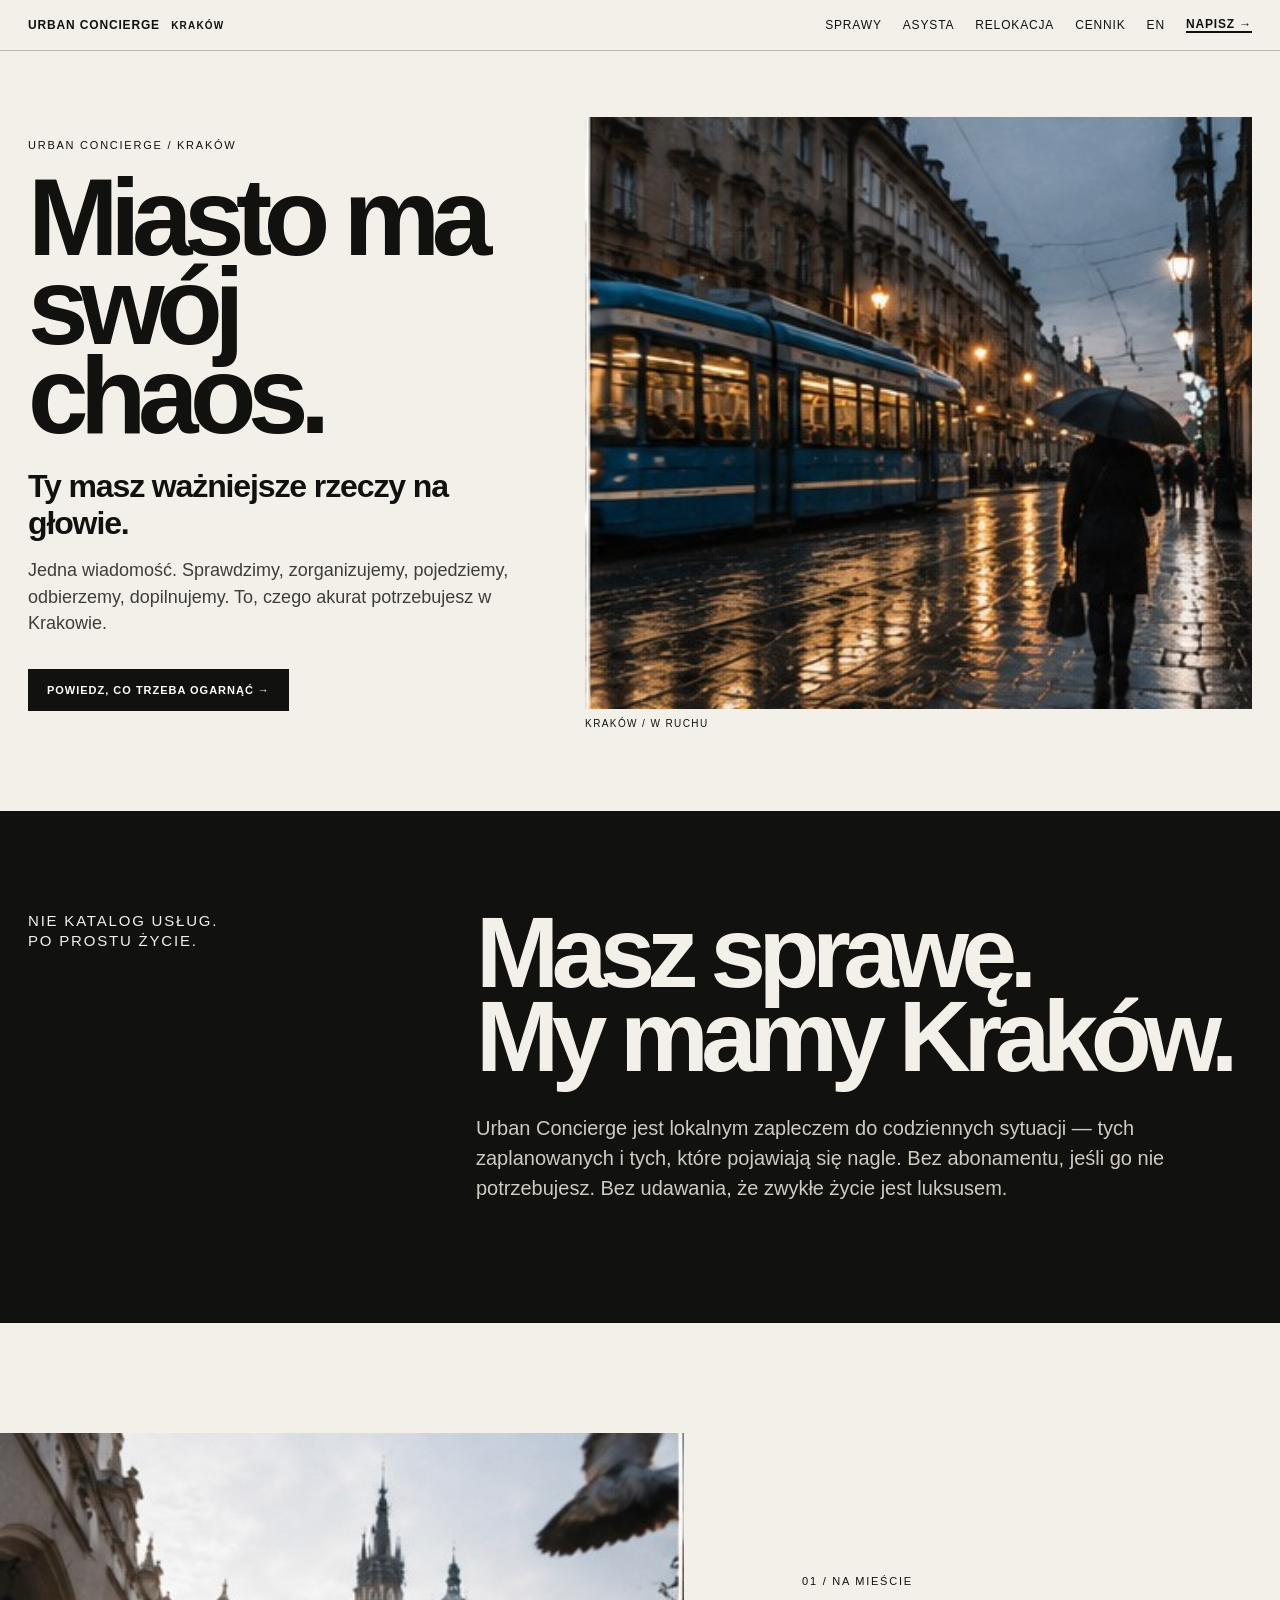
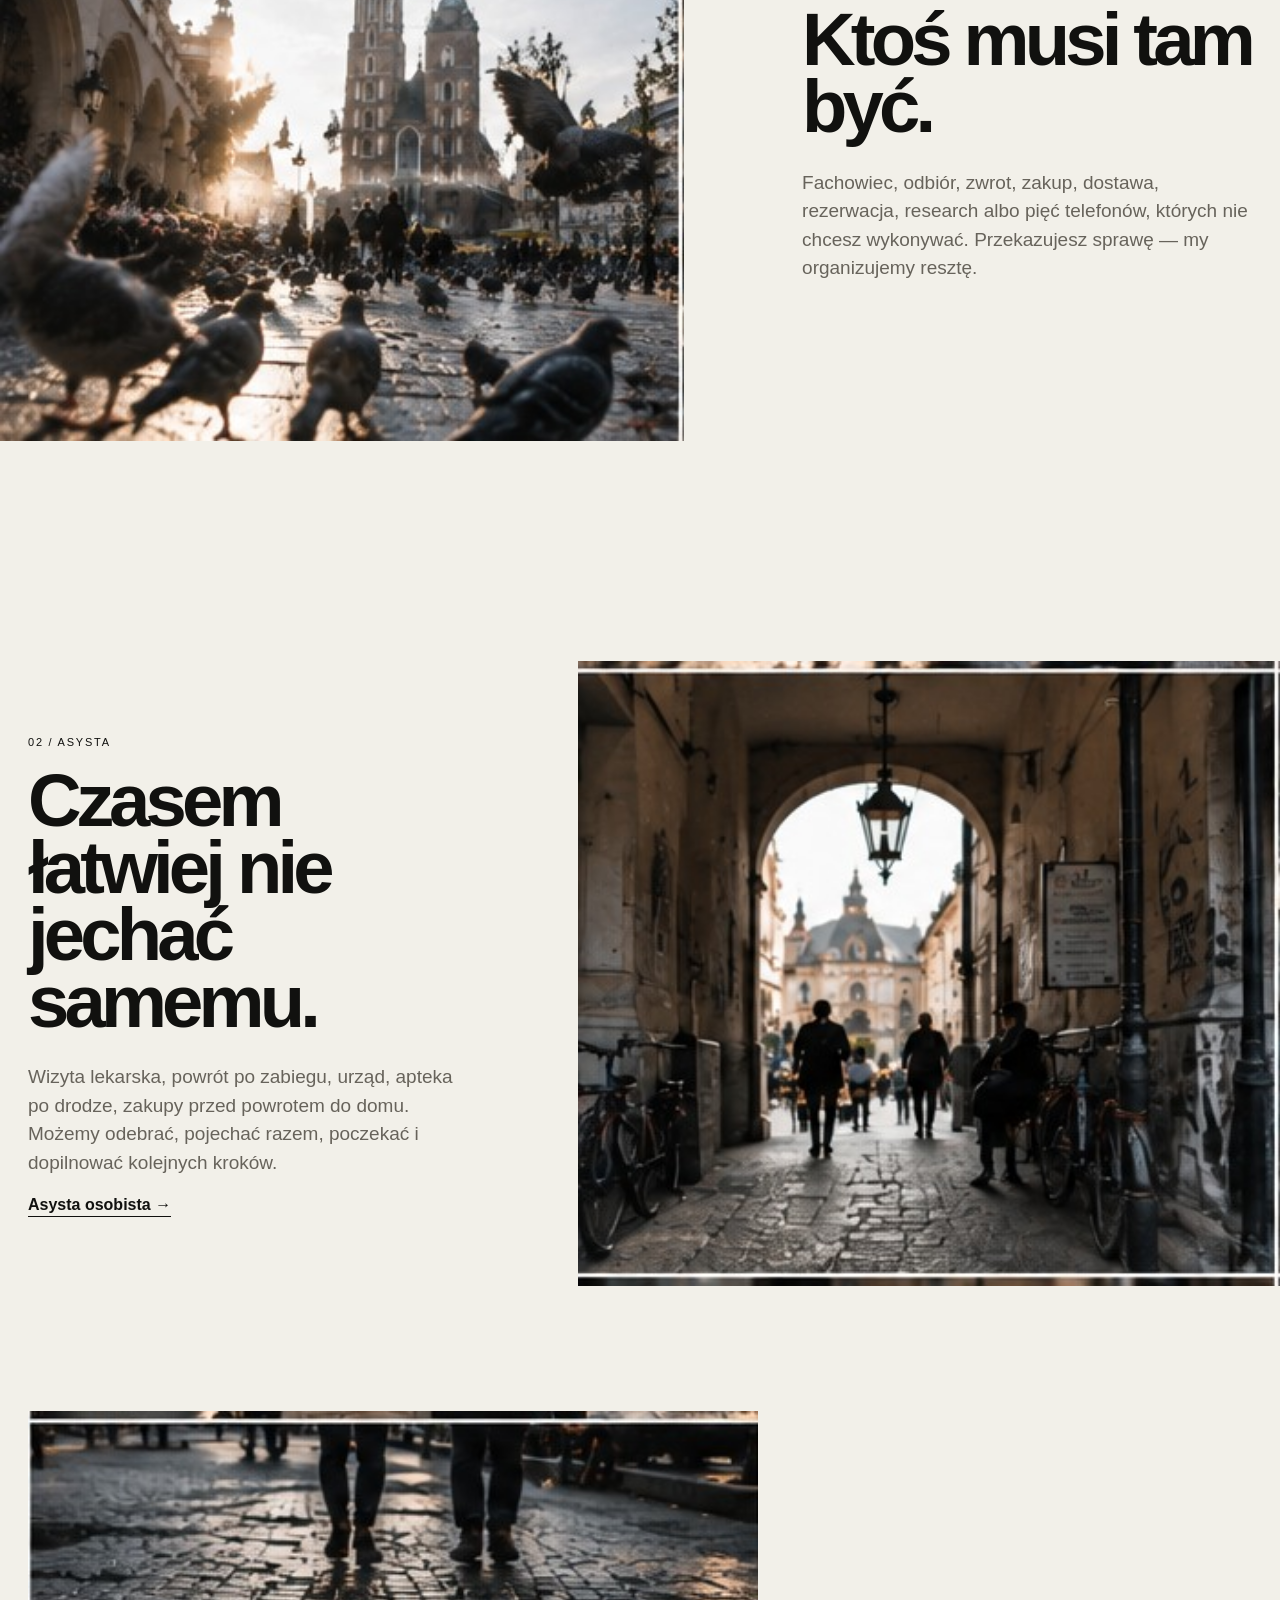
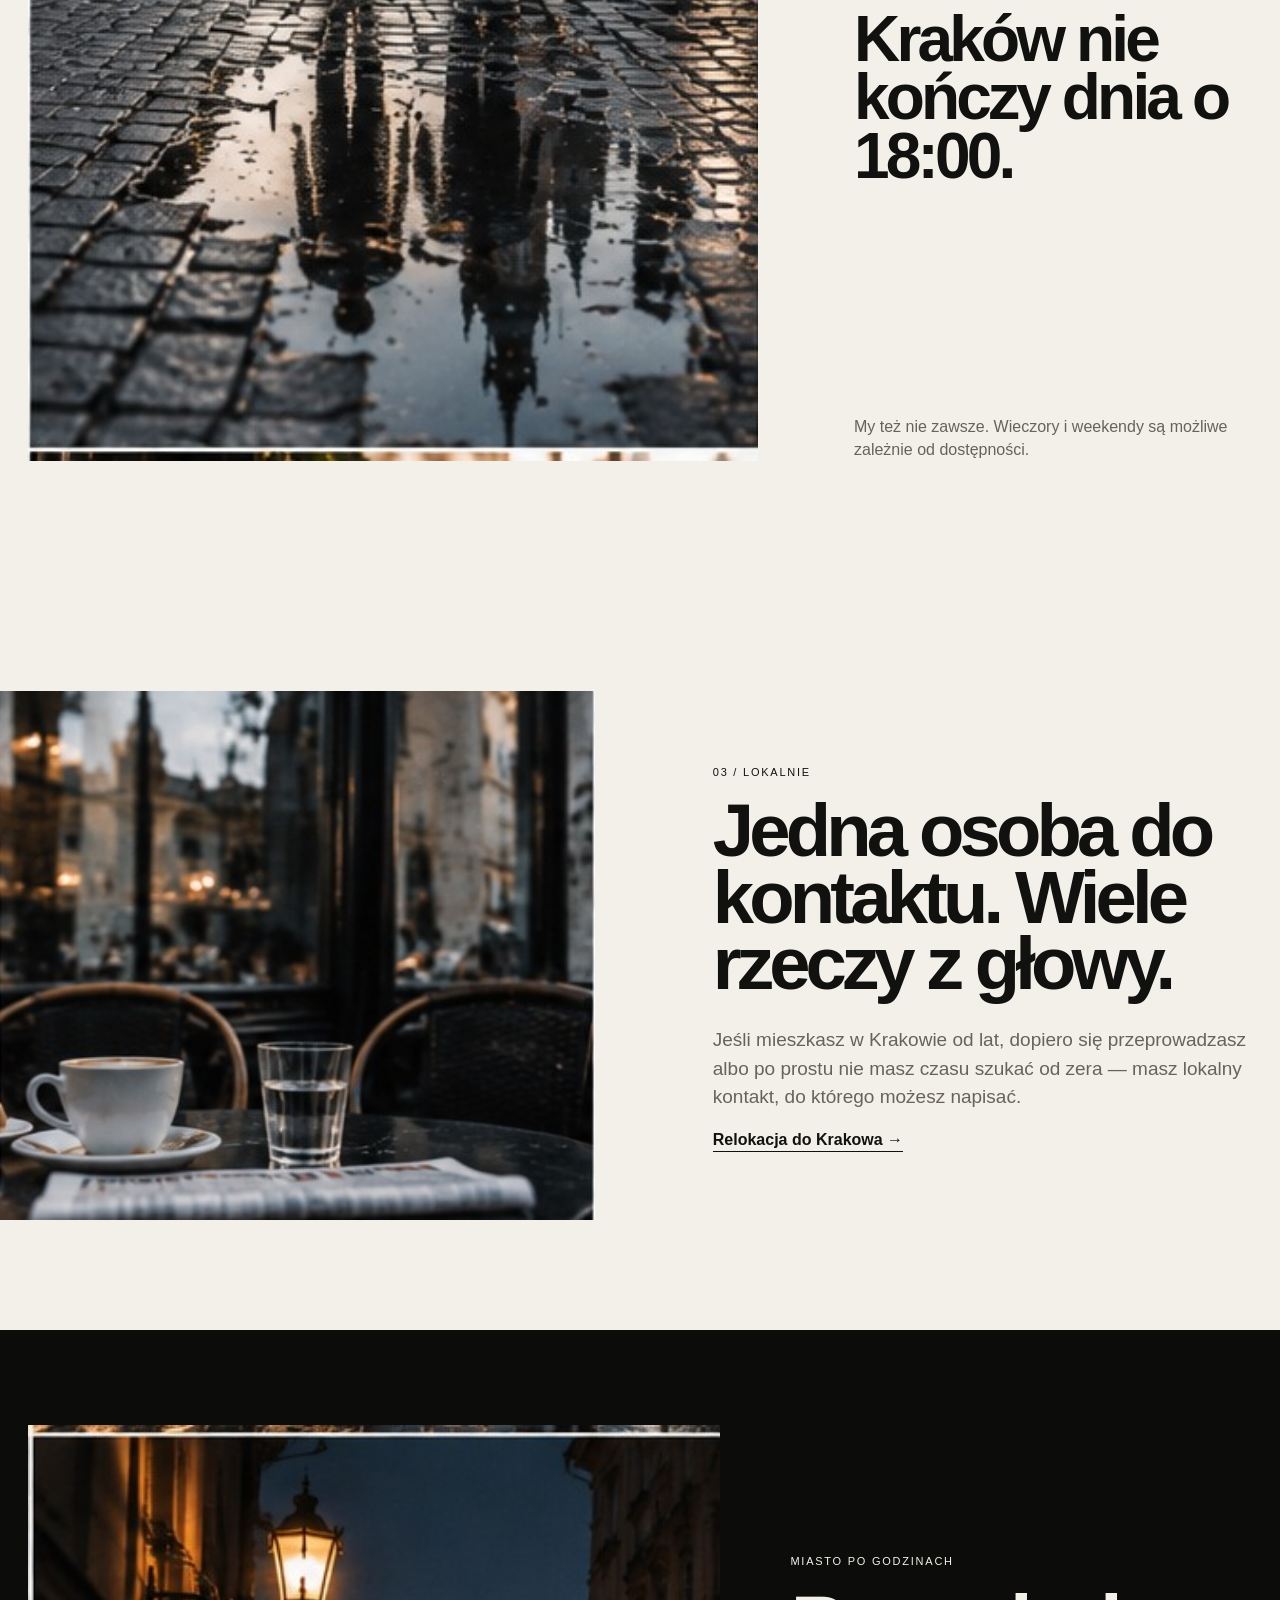
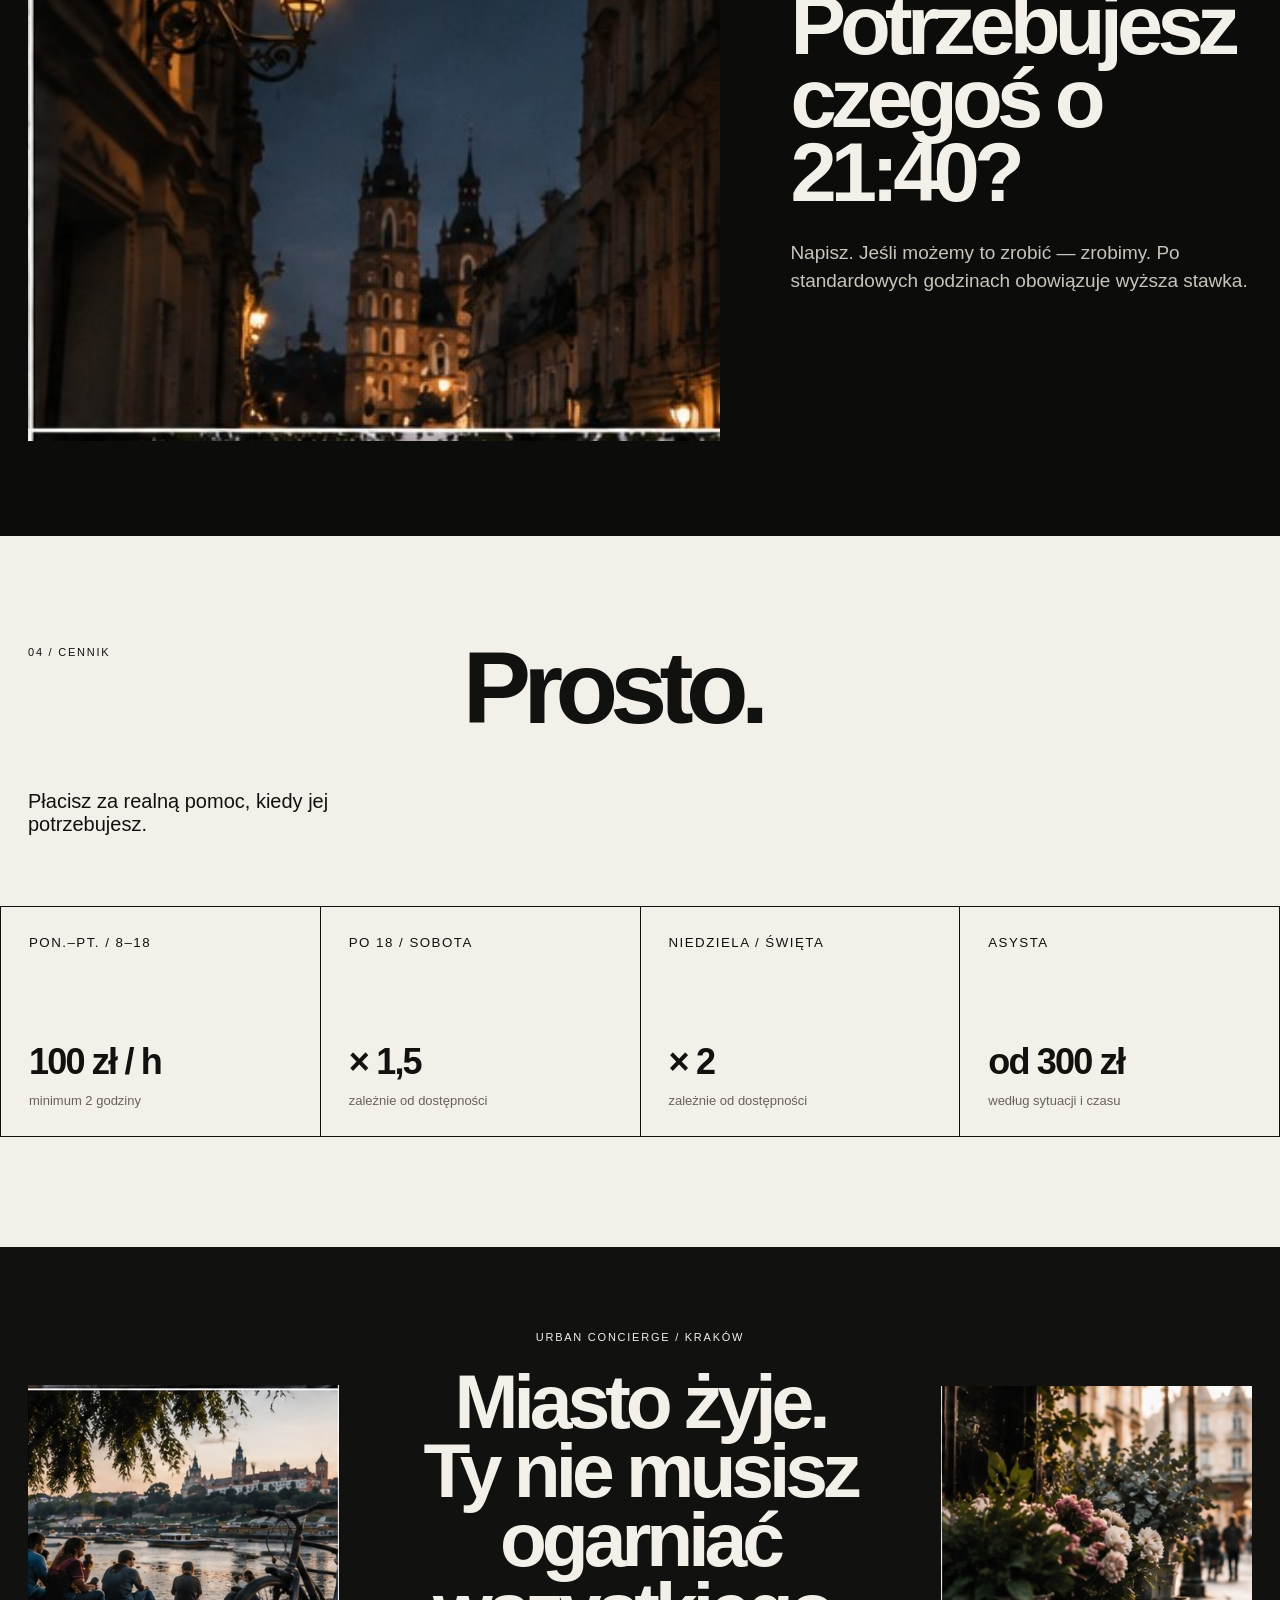
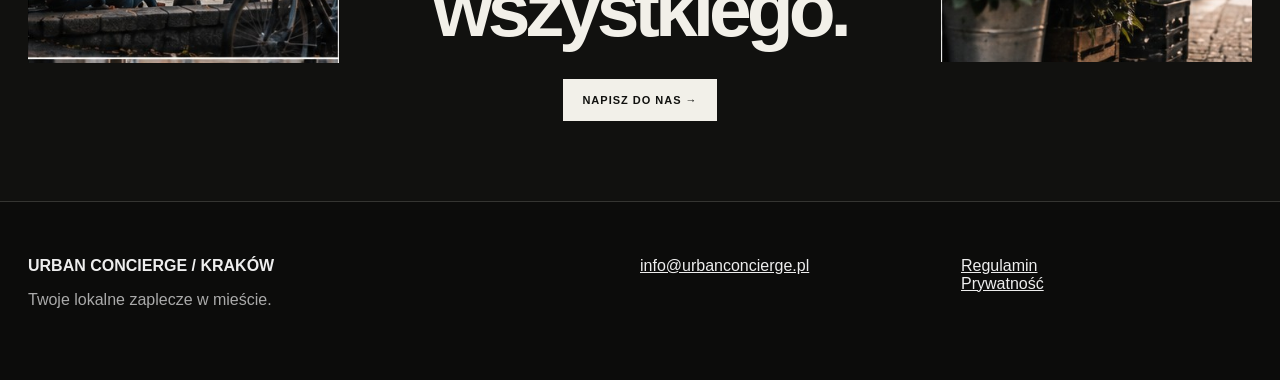
==== commit 2bf9d6fd: "Add files via upload" ====
--- a/index.html
+++ b/index.html
@@ -1,6 +1,23 @@
-<!doctype html><html lang="pl"><head><meta charset="utf-8"><meta name="viewport" content="width=device-width,initial-scale=1"><title>Urban Concierge Kraków | Załatwimy to za Ciebie</title><meta name="description" content="Concierge codziennego życia w Krakowie: sprawy na mieście, asysta osobista, wykonawcy, research, relokacja i wsparcie dla expatów."><link rel="canonical" href="https://urbanconcierge.pl/"><link rel="icon" href="/favicon.png"><link rel="stylesheet" href="/assets/uc.css"></head><body><header class="top"><nav class="nav"><a class="brand" href="/">URBAN CONCIERGE</a><div class="navlinks"><a href="/#zalatwimy">Załatwimy to</a><a href="/asysty/">Asysta</a><a href="/relokacja-krakow/">Relokacja</a><a href="/#cennik">Cennik</a><a class="lang" href="/expats-krakow/">EN</a><a class="cta" href="mailto:info@urbanconcierge.pl?subject=Opis sprawy">Opisz swoją sprawę →</a></div></nav></header><main><section class="hero"><div class="hero-copy"><div class="eyebrow">Kraków / concierge codziennego życia</div><h1>Miasto ma swój chaos.</h1><p>Ty masz ważniejsze rzeczy na głowie. Jedna wiadomość — my zajmiemy się resztą: sprawą na mieście, wykonawcą, zakupem, asystą albo czymś, czego nie ma na liście.</p><a class="btn" href="mailto:info@urbanconcierge.pl?subject=Opis sprawy">Opisz swoją sprawę →</a></div><div class="hero-photo"><span class="stamp">Tu działamy. Naprawdę.</span></div></section>
-<section class="section" id="zalatwimy"><div class="section-head"><div><span class="eyebrow">01 / Załatwimy to</span></div><div><h2>Nie musisz robić wszystkiego sam.</h2><p>Urban Concierge to nie katalog luksusowych zachcianek. To lokalne zaplecze do prawdziwego życia w Krakowie.</p></div></div><div class="stories"><article class="story"><span class="num">01</span><h3>Fachowiec może być jutro. Ciebie nie będzie.</h3><p>Znajdziemy odpowiednią osobę, ustalimy termin, możemy być na miejscu i dopilnować sprawy.</p></article><article class="story"><span class="num">02</span><h3>Kolacja za dwie godziny. Prezentu brak.</h3><p>Research, zakup, pakowanie, odbiór, dostawa. Także wtedy, gdy dzień pracy dawno się skończył — zależnie od dostępności.</p></article><article class="story"><span class="num">03</span><h3>Masz pięć telefonów do wykonania i zero ochoty.</h3><p>Rezerwacje, porównania, telefony, zwroty, odbiory, research i codzienna organizacja.</p></article><article class="story"><span class="num">04</span><h3>Jesteś poza Krakowem. Problem został tutaj.</h3><p>Możemy być Twoim lokalnym kontaktem — szczególnie gdy mieszkasz między miastami albo dopiero urządzasz życie w Polsce.</p></article></div></section>
-<div class="photo-strip"></div>
-<section class="city-gallery" aria-label="Kraków — codzienne życie"><figure class="city-shot"><img src="/assets/photos/krakow-01.jpg" alt="Kraków" loading="lazy"></figure><figure class="city-shot"><img src="/assets/photos/krakow-02.jpg" alt="Kraków" loading="lazy"></figure><figure class="city-shot"><img src="/assets/photos/krakow-04.jpg" alt="Kraków" loading="lazy"></figure><figure class="city-shot"><img src="/assets/photos/krakow-05.jpg" alt="Kraków" loading="lazy"></figure><figure class="city-shot"><img src="/assets/photos/krakow-06.jpg" alt="Kraków" loading="lazy"></figure><figure class="city-shot"><img src="/assets/photos/krakow-07.jpg" alt="Kraków" loading="lazy"></figure><figure class="city-shot"><img src="/assets/photos/krakow-08.jpg" alt="Kraków" loading="lazy"></figure><figure class="city-shot"><img src="/assets/photos/krakow-11.jpg" alt="Kraków" loading="lazy"></figure></section><section class="section" id="asysta"><div class="assist"><div><span class="eyebrow">02 / Asysta</span><h2>Czasem potrzebujesz kogoś obok.</h2></div><div class="assist-copy"><p>Nie opiekuna. Nie kierowcy na aplikację. Po prostu konkretnej osoby, która pojedzie z Tobą, poczeka, pomoże ogarnąć kolejne kroki i wróci z Tobą do domu.</p><div class="cases"><div class="case"><b>01</b><span>Mama lub tata mają wizytę lekarską, a Ty nie możesz pojechać.</span></div><div class="case"><b>02</b><span>Jesteś w ciąży i wolisz nie jechać sama.</span></div><div class="case"><b>03</b><span>Wracasz po zabiegu jednego dnia i chcesz mieć kogoś obok.</span></div><div class="case"><b>04</b><span>Nie znasz dobrze polskiego albo po prostu łatwiej Ci z lokalną osobą.</span></div></div><p><a class="btn" href="/asysty/">Zobacz Asystę →</a></p></div></div></section>
-<section class="black"><div class="section" id="cennik"><div class="section-head"><div><span class="eyebrow">03 / Prosto</span></div><div><h2>Concierge bez pałacu.</h2><p>Korzystasz wtedy, kiedy potrzebujesz. Raz w tygodniu albo raz w roku.</p></div></div><div class="price-grid"><div class="price"><small>Concierge na godziny</small><b>100 zł / h</b><p>pn–pt 8:00–18:00. Minimalna rezerwacja: 2 godziny.</p></div><div class="price"><small>Wieczór / sobota</small><b>150%</b><p>Realizacja zależna od dostępności.</p></div><div class="price"><small>Niedziela / święto</small><b>200%</b><p>Gdy sprawa naprawdę nie może poczekać.</p></div><div class="price"><small>Asysta osobista</small><b>od 300 zł</b><p>Obecność i spokojne dopilnowanie jednej sytuacji.</p></div></div></div></section>
-<section class="section"><div class="section-head"><div><span class="eyebrow">04 / Kraków</span></div><div><h2>Twoje zaplecze w tym mieście.</h2><p>Relokacja, codzienne sprawy i wsparcie dla osób, które mieszkają w Krakowie, ale nie zawsze znają język, ludzi i lokalne realia.</p><p><a class="btn" href="/relokacja-krakow/">Relokacja →</a> &nbsp; <a class="btn" href="/expats-krakow/">For expats →</a></p></div></div><div class="hours">Kraków nie kończy dnia o 17:00.<br>My też nie.</div><p>Standardowo działamy w dni robocze. Wieczory i weekendy są możliwe zależnie od dostępności — z odpowiednią stawką.</p></section></main><footer class="footer"><div class="footer-inner"><div><b>URBAN CONCIERGE / KRAKÓW</b><p>Concierge codziennego życia. Zakorzeniony w mieście.</p></div><div><a href="mailto:info@urbanconcierge.pl">info@urbanconcierge.pl</a></div><div><a href="/Regulamin UC.pdf">Regulamin</a><br><a href="/polityka prywatno#U015bci UC.pdf">Prywatność</a></div></div></footer></body></html>+<!doctype html><html lang="pl"><head><meta charset="utf-8"><meta name="viewport" content="width=device-width,initial-scale=1"><title>Urban Concierge Kraków | Twoje zaplecze w mieście</title><meta name="description" content="Urban Concierge w Krakowie. Codzienne sprawy, asysta, wykonawcy, research, relokacja i lokalne wsparcie wtedy, kiedy go potrzebujesz."><link rel="canonical" href="https://urbanconcierge.pl/"><link rel="icon" href="/favicon.png"><link rel="stylesheet" href="/assets/uc.css"></head><body>
+<header class="top"><nav class="nav"><a class="brand" href="/">URBAN CONCIERGE <i>KRAKÓW</i></a><div class="navlinks"><a href="#sprawy">Sprawy</a><a href="/asysty/">Asysta</a><a href="/relokacja-krakow/">Relokacja</a><a href="#cennik">Cennik</a><a class="lang" href="/expats-krakow/">EN</a><a class="cta" href="mailto:info@urbanconcierge.pl?subject=Opis sprawy">Napisz →</a></div></nav></header>
+<main>
+<section class="home-hero"><div class="home-hero__copy"><div class="eyebrow">URBAN CONCIERGE / KRAKÓW</div><h1>Miasto ma swój chaos.</h1><p class="lead">Ty masz ważniejsze rzeczy na głowie.</p><p>Jedna wiadomość. Sprawdzimy, zorganizujemy, pojedziemy, odbierzemy, dopilnujemy. To, czego akurat potrzebujesz w Krakowie.</p><a class="btn" href="mailto:info@urbanconcierge.pl?subject=Opis sprawy">Powiedz, co trzeba ogarnąć →</a></div><figure class="hero-frame"><img src="/assets/photos/krakow-04.jpg" alt="Codzienne życie w Krakowie"><figcaption>Kraków / w ruchu</figcaption></figure></section>
+
+<section class="manifesto" id="sprawy"><div class="manifesto-kicker">Nie katalog usług.<br>Po prostu życie.</div><div><h2>Masz sprawę.<br>My mamy Kraków.</h2><p>Urban Concierge jest lokalnym zapleczem do codziennych sytuacji — tych zaplanowanych i tych, które pojawiają się nagle. Bez abonamentu, jeśli go nie potrzebujesz. Bez udawania, że zwykłe życie jest luksusem.</p></div></section>
+
+<section class="editorial-row row-a"><figure class="photo natural"><img src="/assets/photos/krakow-01.jpg" alt="Kraków, codzienny rytm miasta" loading="lazy"></figure><div class="situation"><span class="eyebrow">01 / Na mieście</span><h3>Ktoś musi tam być.</h3><p>Fachowiec, odbiór, zwrot, zakup, dostawa, rezerwacja, research albo pięć telefonów, których nie chcesz wykonywać. Przekazujesz sprawę — my organizujemy resztę.</p></div></section>
+
+<section class="editorial-row row-b"><div class="situation"><span class="eyebrow">02 / Asysta</span><h3>Czasem łatwiej nie jechać samemu.</h3><p>Wizyta lekarska, powrót po zabiegu, urząd, apteka po drodze, zakupy przed powrotem do domu. Możemy odebrać, pojechać razem, poczekać i dopilnować kolejnych kroków.</p><a class="text-link" href="/asysty/">Asysta osobista →</a></div><figure class="photo natural"><img src="/assets/photos/krakow-05.jpg" alt="Kraków" loading="lazy"></figure></section>
+
+<section class="city-break"><figure class="photo wide-natural"><img src="/assets/photos/krakow-07.jpg" alt="Kraków widziany z poziomu ulicy" loading="lazy"></figure><div class="city-break__line">Kraków nie kończy dnia o 18:00.</div><p>My też nie zawsze. Wieczory i weekendy są możliwe zależnie od dostępności.</p></section>
+
+<section class="editorial-row row-c"><figure class="photo natural"><img src="/assets/photos/krakow-02.jpg" alt="Kraków" loading="lazy"></figure><div class="situation"><span class="eyebrow">03 / Lokalnie</span><h3>Jedna osoba do kontaktu. Wiele rzeczy z głowy.</h3><p>Jeśli mieszkasz w Krakowie od lat, dopiero się przeprowadzasz albo po prostu nie masz czasu szukać od zera — masz lokalny kontakt, do którego możesz napisać.</p><a class="text-link" href="/relokacja-krakow/">Relokacja do Krakowa →</a></div></section>
+
+<section class="night-block"><figure class="photo night-photo"><img src="/assets/photos/krakow-08.jpg" alt="Kraków wieczorem" loading="lazy"></figure><div class="night-copy"><span class="eyebrow">Miasto po godzinach</span><h2>Potrzebujesz czegoś o 21:40?</h2><p>Napisz. Jeśli możemy to zrobić — zrobimy. Po standardowych godzinach obowiązuje wyższa stawka.</p></div></section>
+
+<section class="pricing" id="cennik"><div class="pricing-intro"><span class="eyebrow">04 / Cennik</span><h2>Prosto.</h2><p>Płacisz za realną pomoc, kiedy jej potrzebujesz.</p></div><div class="rates"><div><small>Pon.–pt. / 8–18</small><b>100 zł / h</b><span>minimum 2 godziny</span></div><div><small>Po 18 / sobota</small><b>× 1,5</b><span>zależnie od dostępności</span></div><div><small>Niedziela / święta</small><b>× 2</b><span>zależnie od dostępności</span></div><div><small>Asysta</small><b>od 300 zł</b><span>według sytuacji i czasu</span></div></div></section>
+
+<section class="final-collage"><figure class="photo f1"><img src="/assets/photos/krakow-06.jpg" alt="Kraków" loading="lazy"></figure><div class="final-copy"><span class="eyebrow">URBAN CONCIERGE / KRAKÓW</span><h2>Miasto żyje.<br>Ty nie musisz ogarniać wszystkiego.</h2><a class="btn light" href="mailto:info@urbanconcierge.pl?subject=Opis sprawy">Napisz do nas →</a></div><figure class="photo f2"><img src="/assets/photos/krakow-11.jpg" alt="Kraków" loading="lazy"></figure></section>
+</main>
+<footer class="footer"><div class="footer-inner"><div><b>URBAN CONCIERGE / KRAKÓW</b><p>Twoje lokalne zaplecze w mieście.</p></div><div><a href="mailto:info@urbanconcierge.pl">info@urbanconcierge.pl</a></div><div><a href="/Regulamin UC.pdf">Regulamin</a><br><a href="/polityka-prywatnosci-UC.pdf">Prywatność</a></div></div></footer>
+</body></html>
--- a/assets/uc.css
+++ b/assets/uc.css
@@ -1,7 +1 @@
-
-:root{--ink:#111;--paper:#f1efe9;--line:#c9c5bc;--red:#e84a35;--muted:#66635d}*{box-sizing:border-box}html{scroll-behavior:smooth}body{margin:0;background:var(--paper);color:var(--ink);font-family:Arial,Helvetica,sans-serif}.top{position:sticky;top:0;z-index:20;background:rgba(241,239,233,.96);border-bottom:1px solid var(--line);backdrop-filter:blur(10px)}.nav{max-width:1400px;margin:auto;padding:18px 28px;display:flex;align-items:center;gap:28px}.brand{font-weight:900;letter-spacing:-.04em;font-size:24px;text-decoration:none;color:var(--ink)}.navlinks{margin-left:auto;display:flex;gap:22px;align-items:center}.nav a{color:var(--ink);text-decoration:none;font-size:13px;text-transform:uppercase;letter-spacing:.06em}.cta{border-bottom:2px solid var(--ink);font-weight:800}.hero{min-height:82vh;display:grid;grid-template-columns:1.08fr .92fr;border-bottom:1px solid var(--line)}.hero-copy{padding:9vw 6vw 6vw}.eyebrow{text-transform:uppercase;font-size:12px;letter-spacing:.14em;margin-bottom:28px}.hero h1{font-size:clamp(54px,8vw,126px);line-height:.84;letter-spacing:-.075em;margin:0 0 36px;max-width:900px}.hero p{font-size:clamp(18px,2vw,28px);line-height:1.25;max-width:670px;margin:0 0 34px}.hero-photo{min-height:620px;background-image:linear-gradient(0deg,rgba(0,0,0,.15),rgba(0,0,0,.02)),url('https://images.unsplash.com/photo-1673213028100-0f3d66e5a8f0?auto=format&fit=crop&w=1800&q=85');background-size:cover;background-position:center;filter:grayscale(1);position:relative}.stamp{position:absolute;bottom:25px;left:25px;background:var(--paper);padding:10px 12px;font-size:11px;text-transform:uppercase;letter-spacing:.1em}.btn{display:inline-block;background:var(--ink);color:#fff!important;text-decoration:none;padding:15px 20px;font-weight:800;text-transform:uppercase;font-size:12px;letter-spacing:.08em}.section{max-width:1400px;margin:auto;padding:90px 28px}.section-head{display:grid;grid-template-columns:1fr 2fr;gap:40px;border-top:1px solid var(--ink);padding-top:18px;margin-bottom:60px}.section-head h2{font-size:clamp(40px,6vw,84px);line-height:.9;letter-spacing:-.06em;margin:0}.section-head p{font-size:21px;line-height:1.4;max-width:760px;margin:0}.stories{display:grid;grid-template-columns:repeat(12,1fr);gap:18px}.story{border-top:1px solid var(--ink);padding-top:14px}.story:nth-child(1){grid-column:span 7}.story:nth-child(2){grid-column:span 5}.story:nth-child(3){grid-column:3/span 5}.story:nth-child(4){grid-column:8/span 5}.story h3{font-size:30px;line-height:1.05;letter-spacing:-.035em;margin:10px 0}.story p{font-size:16px;line-height:1.45;color:var(--muted);max-width:560px}.num{font-size:12px}.photo-strip{height:55vh;min-height:430px;background:url('https://images.unsplash.com/photo-1606991507287-9e2f36bbf4f1?auto=format&fit=crop&w=1900&q=85') center/cover;filter:grayscale(1);position:relative}.photo-strip:after{content:'KRAKÓW / CODZIENNE ŻYCIE';position:absolute;bottom:22px;left:28px;background:var(--paper);padding:9px 12px;font-size:11px;letter-spacing:.12em}.assist{display:grid;grid-template-columns:1fr 1fr;gap:50px}.assist h2{font-size:clamp(50px,7vw,96px);line-height:.88;letter-spacing:-.065em;margin:0}.assist-copy{font-size:20px;line-height:1.5}.cases{margin-top:45px;border-top:1px solid var(--ink)}.case{display:grid;grid-template-columns:45px 1fr;gap:15px;padding:17px 0;border-bottom:1px solid var(--line);font-size:18px}.black{background:#111;color:#f4f2ec}.black .section-head{border-color:#f4f2ec}.black .section-head p,.black p{color:#c9c7c1}.price-grid{display:grid;grid-template-columns:repeat(4,1fr);gap:0;border-top:1px solid currentColor;border-left:1px solid currentColor}.price{padding:28px;border-right:1px solid currentColor;border-bottom:1px solid currentColor;min-height:260px}.price b{display:block;font-size:36px;letter-spacing:-.05em;margin:28px 0 15px}.price small{text-transform:uppercase;letter-spacing:.1em}.hours{font-size:clamp(32px,5vw,68px);letter-spacing:-.05em;line-height:.95;margin:20px 0}.footer{padding:60px 28px;background:#111;color:#eee}.footer-inner{max-width:1400px;margin:auto;display:grid;grid-template-columns:2fr 1fr 1fr;gap:30px}.footer a{color:#eee}.lang{font-weight:800}@media(max-width:850px){.navlinks a:not(.cta):not(.lang){display:none}.hero{grid-template-columns:1fr}.hero-copy{padding:90px 24px 55px}.hero-photo{min-height:58vh}.section{padding:70px 24px}.section-head,.assist{grid-template-columns:1fr}.stories{display:block}.story{margin-bottom:45px}.price-grid{grid-template-columns:1fr 1fr}.footer-inner{grid-template-columns:1fr}.hero h1{font-size:64px}}@media(max-width:520px){.price-grid{grid-template-columns:1fr}.hero h1{font-size:54px}.nav{padding:15px 18px}.brand{font-size:20px}}
-/* Frozen Kraków photo library — local assets only */
-.hero-photo{background-image:linear-gradient(0deg,rgba(0,0,0,.12),rgba(0,0,0,.01)),url('/assets/photos/krakow-01.jpg');filter:none;background-position:center;background-size:cover}
-.photo-strip{background-image:url('/assets/photos/krakow-04.jpg');filter:none;background-position:center;background-size:cover}
-.city-gallery{max-width:1400px;margin:0 auto;padding:0 28px 90px;display:grid;grid-template-columns:repeat(12,1fr);grid-auto-rows:170px;gap:12px}.city-shot{margin:0;overflow:hidden;background:#ddd}.city-shot img{width:100%;height:100%;display:block;object-fit:cover}.city-shot:nth-child(1){grid-column:span 7;grid-row:span 2}.city-shot:nth-child(2){grid-column:span 5}.city-shot:nth-child(3){grid-column:span 5}.city-shot:nth-child(4){grid-column:span 4;grid-row:span 2}.city-shot:nth-child(5){grid-column:span 4}.city-shot:nth-child(6){grid-column:span 4}.city-shot:nth-child(7){grid-column:span 8}.city-shot:nth-child(8){grid-column:span 4}.subpage-photo{max-width:1400px;margin:0 auto 90px;padding:0 28px}.subpage-photo img{display:block;width:100%;height:min(58vw,650px);object-fit:cover}
-@media(max-width:850px){.city-gallery{grid-template-columns:1fr 1fr;grid-auto-rows:210px;padding:0 24px 70px}.city-shot:nth-child(n){grid-column:span 1;grid-row:span 1}.city-shot:nth-child(1),.city-shot:nth-child(7){grid-column:span 2}.subpage-photo{padding:0 24px;margin-bottom:70px}.subpage-photo img{height:55vh}}
+:root{--ink:#11110f;--paper:#f2f0e9;--paper2:#e7e3da;--line:#bdb8ad;--muted:#67635b;--acid:#d8ff37}*{box-sizing:border-box}html{scroll-behavior:smooth}body{margin:0;background:var(--paper);color:var(--ink);font-family:Arial,Helvetica,sans-serif;-webkit-font-smoothing:antialiased}.top{position:sticky;top:0;z-index:30;background:rgba(242,240,233,.94);border-bottom:1px solid var(--line);backdrop-filter:blur(12px)}.nav{max-width:1440px;margin:auto;padding:17px 28px;display:flex;align-items:center;gap:28px}.brand{font-weight:900;letter-spacing:-.045em;font-size:23px;text-decoration:none;color:var(--ink)}.brand i{font-style:normal;font-size:10px;letter-spacing:.12em;margin-left:7px}.navlinks{margin-left:auto;display:flex;gap:21px;align-items:center}.nav a{color:var(--ink);text-decoration:none;font-size:12px;text-transform:uppercase;letter-spacing:.07em}.cta{border-bottom:2px solid currentColor;font-weight:900}.eyebrow{text-transform:uppercase;font-size:11px;letter-spacing:.16em}.btn{display:inline-block;background:var(--ink);color:#fff!important;text-decoration:none;padding:15px 19px;font-weight:900;text-transform:uppercase;font-size:11px;letter-spacing:.09em}.btn.light{background:var(--paper);color:var(--ink)!important}.text-link{color:inherit;text-decoration:none;border-bottom:1px solid currentColor;padding-bottom:3px;font-weight:800}.home-hero{max-width:1440px;margin:auto;padding:56px 28px 72px;display:grid;grid-template-columns:.86fr 1.14fr;gap:54px;align-items:end;min-height:760px}.home-hero__copy{padding:28px 0}.home-hero h1{font-size:clamp(64px,8.5vw,132px);line-height:.82;letter-spacing:-.078em;margin:22px 0 28px;max-width:720px}.home-hero .lead{font-size:clamp(24px,2.5vw,38px);font-weight:700;letter-spacing:-.035em;margin:0 0 15px}.home-hero p:not(.lead){font-size:18px;line-height:1.48;max-width:580px;margin:0 0 32px;color:#3f3d38}.hero-frame{margin:0;align-self:center}.hero-frame img{display:block;width:100%;height:auto;max-height:650px;object-fit:contain}.hero-frame figcaption{font-size:10px;text-transform:uppercase;letter-spacing:.14em;margin-top:9px}.manifesto{background:var(--ink);color:var(--paper);padding:100px max(28px,calc((100vw - 1384px)/2));display:grid;grid-template-columns:1fr 2fr;gap:60px}.manifesto-kicker{font-size:15px;line-height:1.35;text-transform:uppercase;letter-spacing:.12em}.manifesto h2{font-size:clamp(55px,7.8vw,112px);line-height:.84;letter-spacing:-.075em;margin:0 0 34px}.manifesto p{font-size:20px;line-height:1.5;max-width:760px;color:#cfcbc2}.editorial-row{max-width:1384px;margin:0 auto;padding:110px 0;display:grid;align-items:center;gap:7vw}.row-a{grid-template-columns:1.15fr .85fr}.row-b{grid-template-columns:.82fr 1.18fr}.row-c{grid-template-columns:1fr 1fr}.photo{margin:0}.photo img{display:block;width:100%;height:auto}.natural img{max-height:680px;object-fit:contain}.situation{padding:0 28px}.situation h3{font-size:clamp(42px,5.8vw,78px);line-height:.9;letter-spacing:-.065em;margin:18px 0 28px}.situation p{font-size:19px;line-height:1.5;max-width:620px;color:var(--muted)}.city-break{max-width:1440px;margin:auto;padding:15px 28px 120px;display:grid;grid-template-columns:1.5fr .75fr;gap:30px;align-items:end}.wide-natural{grid-row:span 2}.wide-natural img{width:100%;height:auto;max-height:650px;object-fit:contain;object-position:left center}.city-break__line{font-size:clamp(42px,5vw,72px);line-height:.92;letter-spacing:-.06em;font-weight:900}.city-break>p{grid-column:2;font-size:16px;line-height:1.45;margin:0;color:var(--muted)}.night-block{background:#0c0c0b;color:var(--paper);padding:95px max(28px,calc((100vw - 1384px)/2));display:grid;grid-template-columns:1.2fr .8fr;gap:70px;align-items:center}.night-photo img{width:100%;height:auto;max-height:620px;object-fit:contain}.night-copy h2{font-size:clamp(50px,6.5vw,90px);line-height:.88;letter-spacing:-.07em;margin:20px 0 30px}.night-copy p{font-size:19px;line-height:1.5;color:#c9c5bc;max-width:560px}.pricing{max-width:1384px;margin:auto;padding:110px 0}.pricing-intro{padding:0 28px 50px;display:grid;grid-template-columns:1fr 2fr;gap:40px}.pricing-intro h2{font-size:clamp(60px,8vw,110px);line-height:.82;letter-spacing:-.075em;margin:0}.pricing-intro p{font-size:20px}.rates{display:grid;grid-template-columns:repeat(4,1fr);border-top:1px solid var(--ink);border-left:1px solid var(--ink)}.rates>div{padding:28px;min-height:230px;border-right:1px solid var(--ink);border-bottom:1px solid var(--ink);display:flex;flex-direction:column}.rates small{text-transform:uppercase;letter-spacing:.11em}.rates b{font-size:36px;letter-spacing:-.05em;margin:auto 0 10px}.rates span{font-size:13px;color:var(--muted)}.final-collage{background:var(--ink);color:var(--paper);padding:80px max(28px,calc((100vw - 1384px)/2));display:grid;grid-template-columns:.7fr 1.2fr .7fr;gap:34px;align-items:center}.final-collage img{width:100%;height:auto;max-height:500px;object-fit:contain}.final-copy{text-align:center}.final-copy h2{font-size:clamp(45px,6vw,84px);line-height:.9;letter-spacing:-.065em;margin:22px 0 35px}.footer{padding:55px 28px;background:#0c0c0b;color:#eee;border-top:1px solid #353532}.footer-inner{max-width:1384px;margin:auto;display:grid;grid-template-columns:2fr 1fr 1fr;gap:30px}.footer a{color:#eee}.footer p{color:#aaa}.hero{max-width:1440px;margin:auto;padding:65px 28px 90px;display:grid;grid-template-columns:1fr 1fr;gap:55px;align-items:center}.hero-copy{padding:30px 0}.hero h1{font-size:clamp(55px,7vw,105px);line-height:.86;letter-spacing:-.07em;margin:20px 0 30px}.hero p{font-size:19px;line-height:1.5;max-width:650px}.hero-photo{min-height:0!important;background:none!important;filter:none!important}.hero-photo:before{content:'';display:block;width:100%;aspect-ratio:4/5;background:var(--hero-image,var(--paper2)) center/contain no-repeat}.hero-photo[style*="krakow-07"]{--hero-image:url('/assets/photos/krakow-07.jpg')}.hero-photo[style*="krakow-05"]{--hero-image:url('/assets/photos/krakow-05.jpg')}.hero-photo[style*="krakow-08"]{--hero-image:url('/assets/photos/krakow-08.jpg')}.stamp{display:none}.section{max-width:1384px;margin:auto;padding:90px 28px}.section-head{display:grid;grid-template-columns:1fr 2fr;gap:40px;border-top:1px solid var(--ink);padding-top:18px;margin-bottom:55px}.section-head h2{font-size:clamp(42px,6vw,82px);line-height:.9;letter-spacing:-.06em;margin:0}.section-head p{font-size:20px;line-height:1.45;max-width:760px}.stories{display:grid;grid-template-columns:1fr 1fr;gap:40px}.story{border-top:1px solid var(--ink);padding-top:15px}.story h3{font-size:30px;line-height:1.05;letter-spacing:-.035em}.story p{line-height:1.5;color:var(--muted)}.black{background:var(--ink);color:var(--paper)}.black .section-head{border-color:var(--paper)}.price-grid{display:grid;grid-template-columns:repeat(4,1fr);border-top:1px solid currentColor;border-left:1px solid currentColor}.price{padding:26px;border-right:1px solid currentColor;border-bottom:1px solid currentColor;min-height:220px}.price b{display:block;font-size:34px;letter-spacing:-.05em;margin:28px 0 12px}.price small{text-transform:uppercase;letter-spacing:.1em}.subpage-photo{max-width:1100px;margin:0 auto 100px;padding:0 28px}.subpage-photo img{display:block;width:100%;height:auto;max-height:650px;object-fit:contain}@media(max-width:850px){.nav{padding:15px 18px}.brand{font-size:19px}.brand i{display:none}.navlinks a:not(.cta):not(.lang){display:none}.home-hero{padding:45px 20px 65px;grid-template-columns:1fr;gap:35px;min-height:0}.home-hero h1{font-size:64px}.hero-frame{width:100%}.hero-frame img{max-height:none}.manifesto{padding:75px 20px;grid-template-columns:1fr;gap:35px}.editorial-row,.row-a,.row-b,.row-c{grid-template-columns:1fr;padding:75px 20px;gap:38px}.row-b .situation{order:2}.situation{padding:0}.natural img{max-height:none}.city-break{padding:0 20px 80px;grid-template-columns:1fr;gap:28px}.city-break>p{grid-column:1}.wide-natural img{max-height:none}.night-block{padding:70px 20px;grid-template-columns:1fr;gap:45px}.night-photo img{max-height:none}.pricing{padding:80px 20px}.pricing-intro{padding:0 0 40px;grid-template-columns:1fr}.rates{grid-template-columns:1fr 1fr}.final-collage{padding:70px 20px;grid-template-columns:1fr;gap:35px}.final-copy{order:-1}.f1,.f2{max-width:520px;margin:auto}.footer-inner{grid-template-columns:1fr}.hero{padding:50px 20px 75px;grid-template-columns:1fr}.hero-photo:before{aspect-ratio:auto;min-height:0;height:auto;padding-top:75%;background-size:contain}.section{padding:70px 20px}.section-head{grid-template-columns:1fr}.stories{grid-template-columns:1fr}.price-grid{grid-template-columns:1fr 1fr}.subpage-photo{padding:0 20px}}@media(max-width:520px){.home-hero h1{font-size:55px}.rates,.price-grid{grid-template-columns:1fr}.navlinks{gap:12px}.cta{font-size:10px!important}.final-copy h2{font-size:48px}}
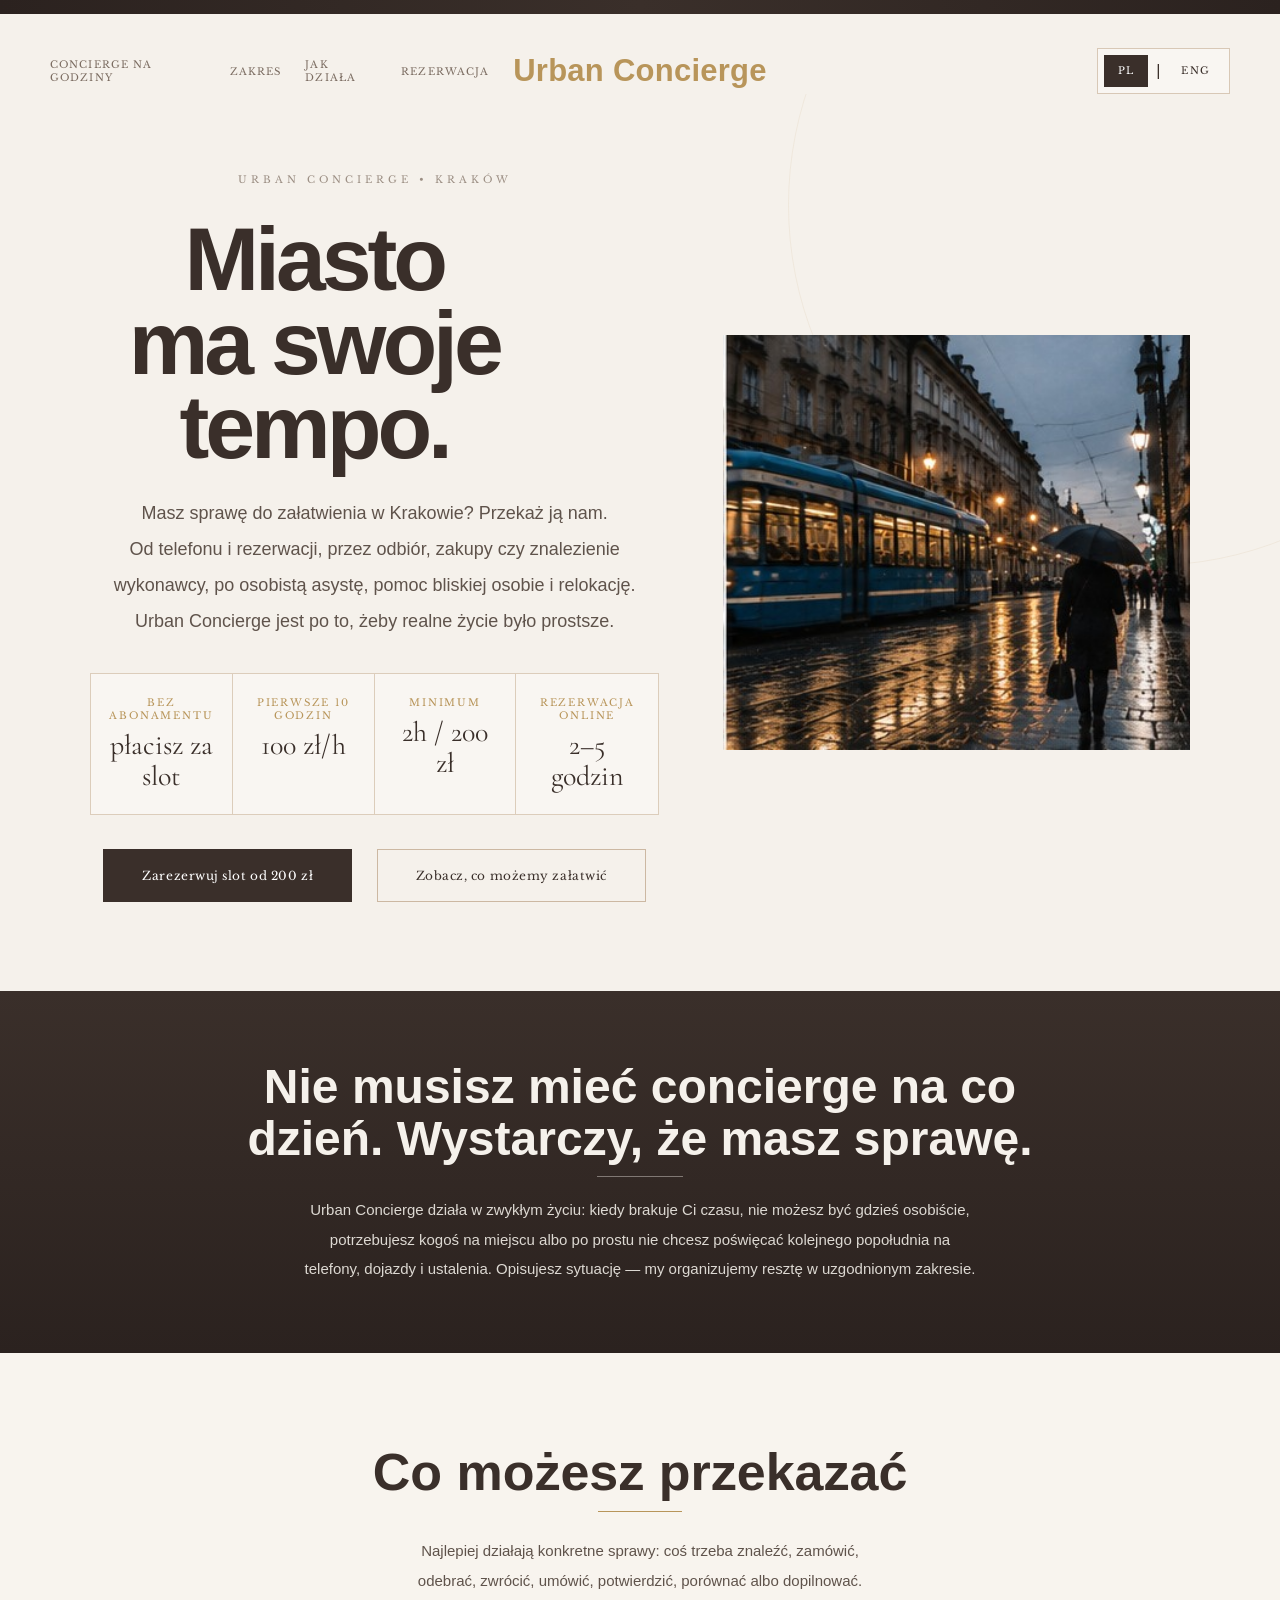
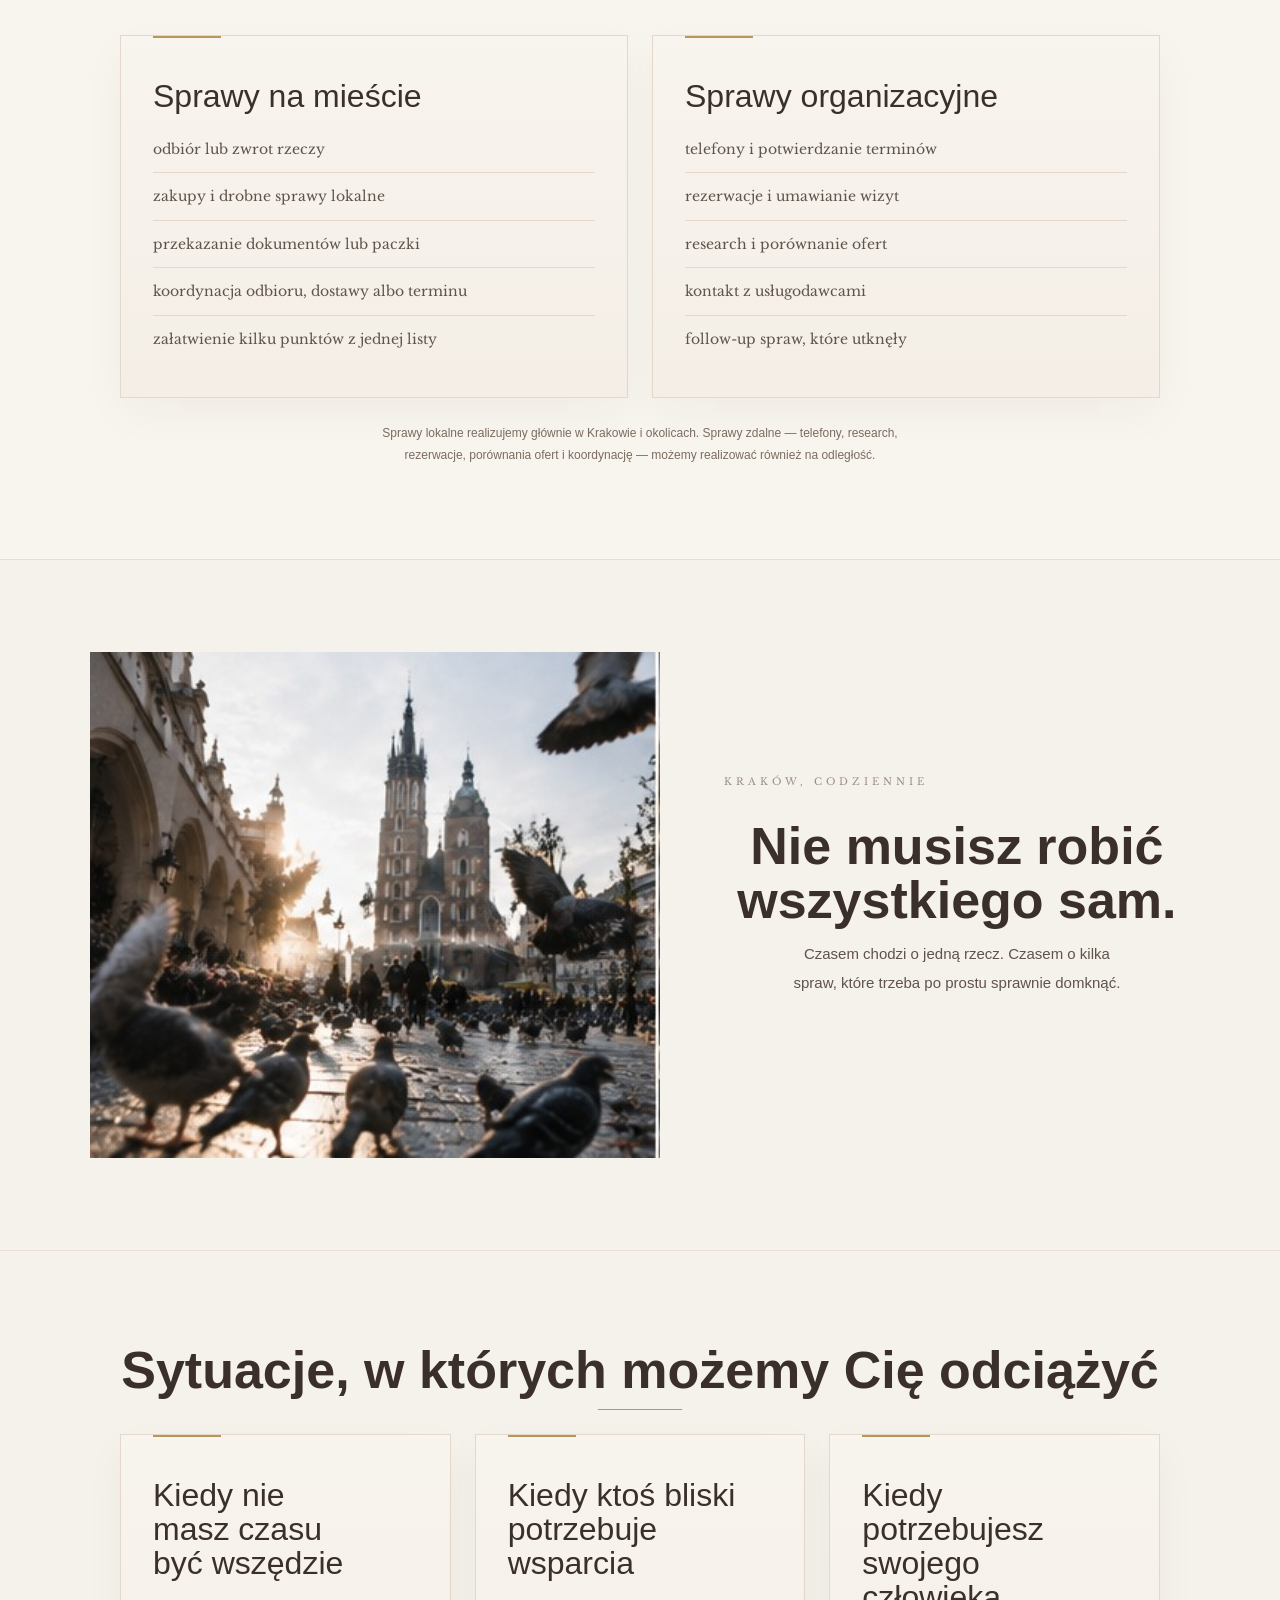
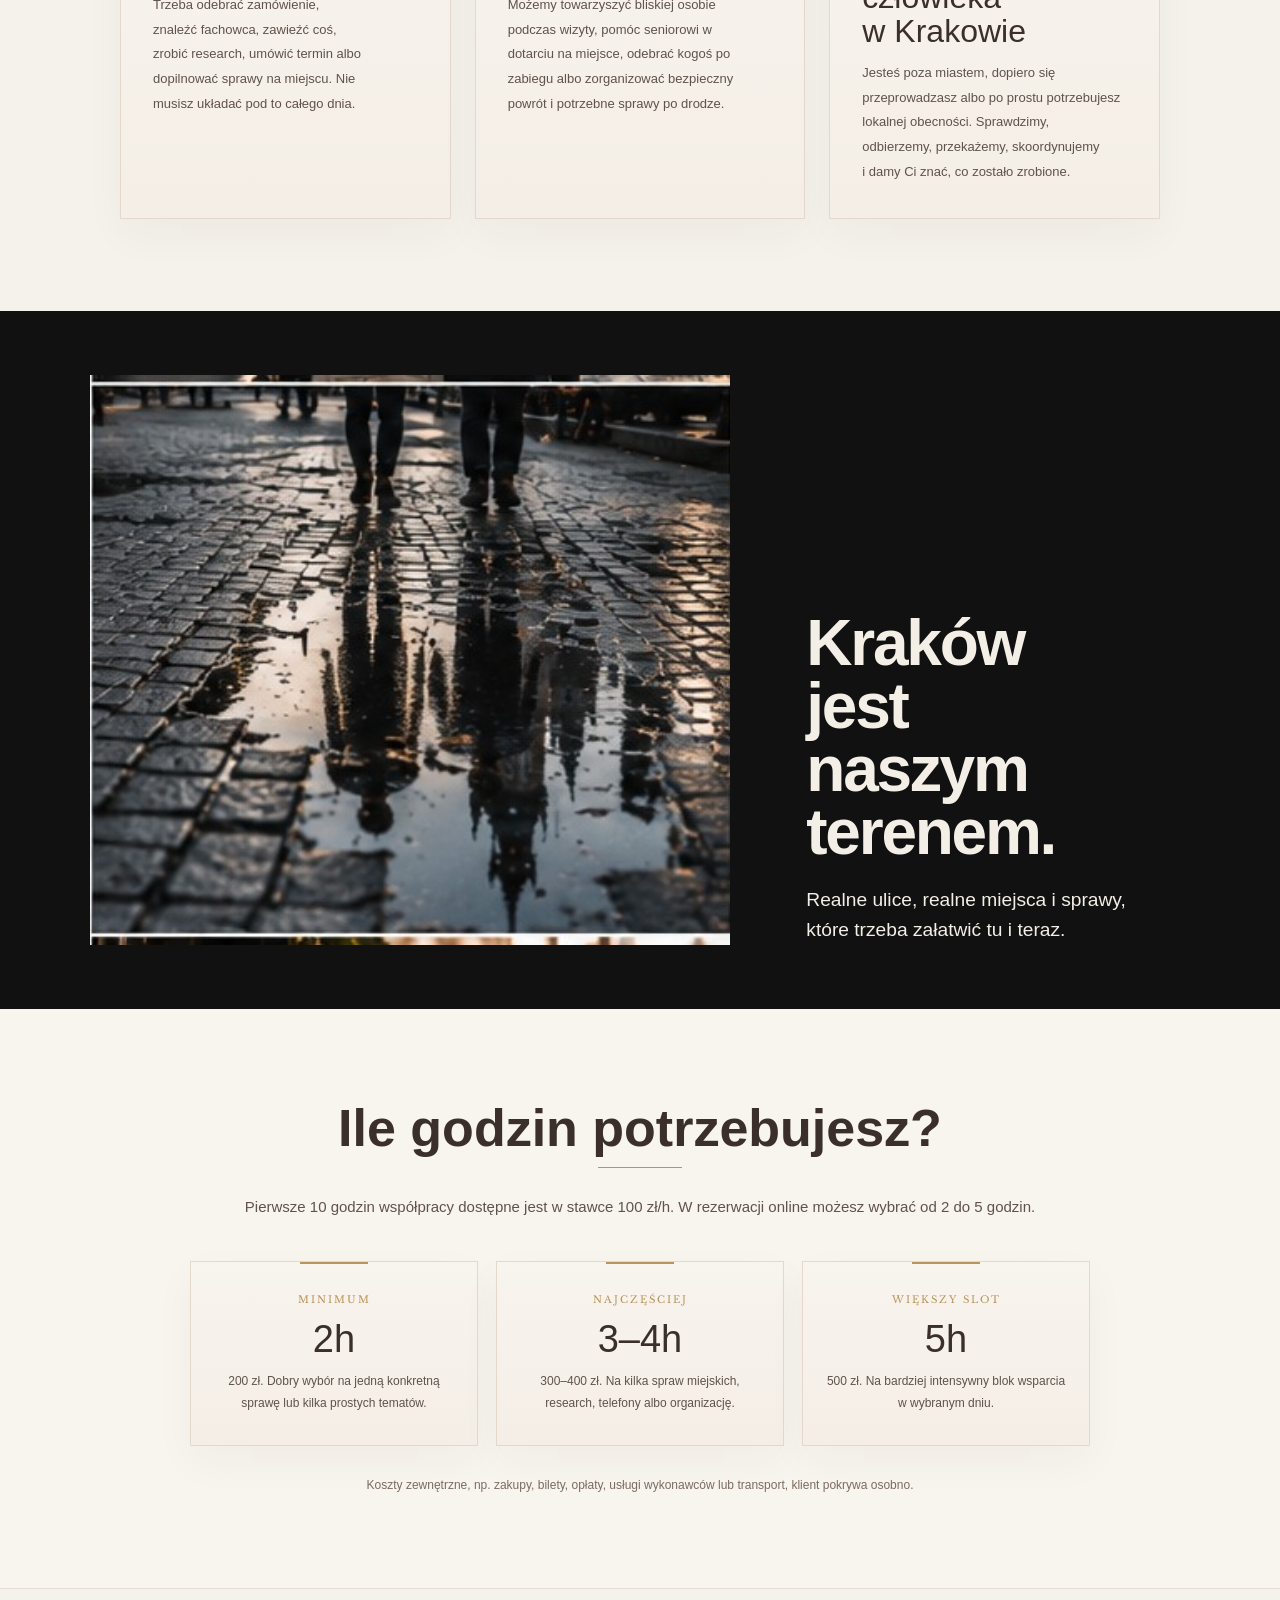
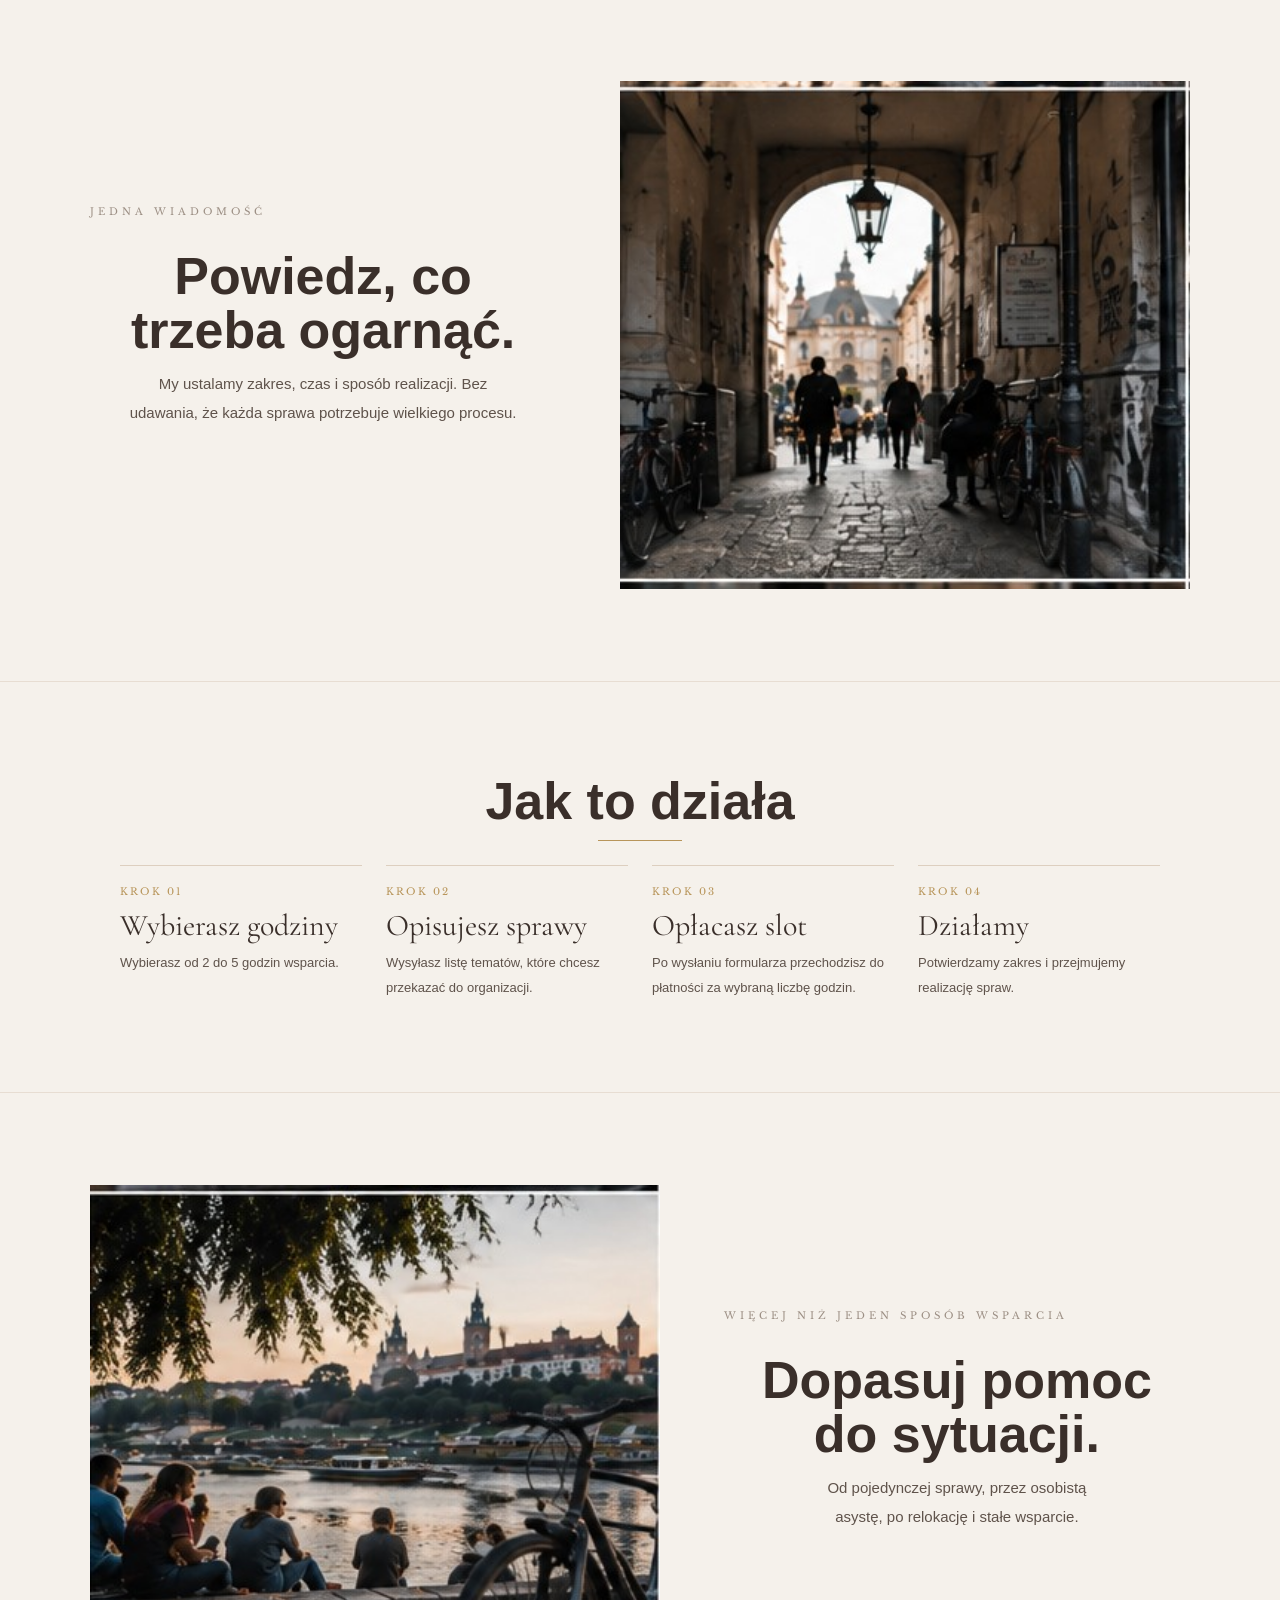
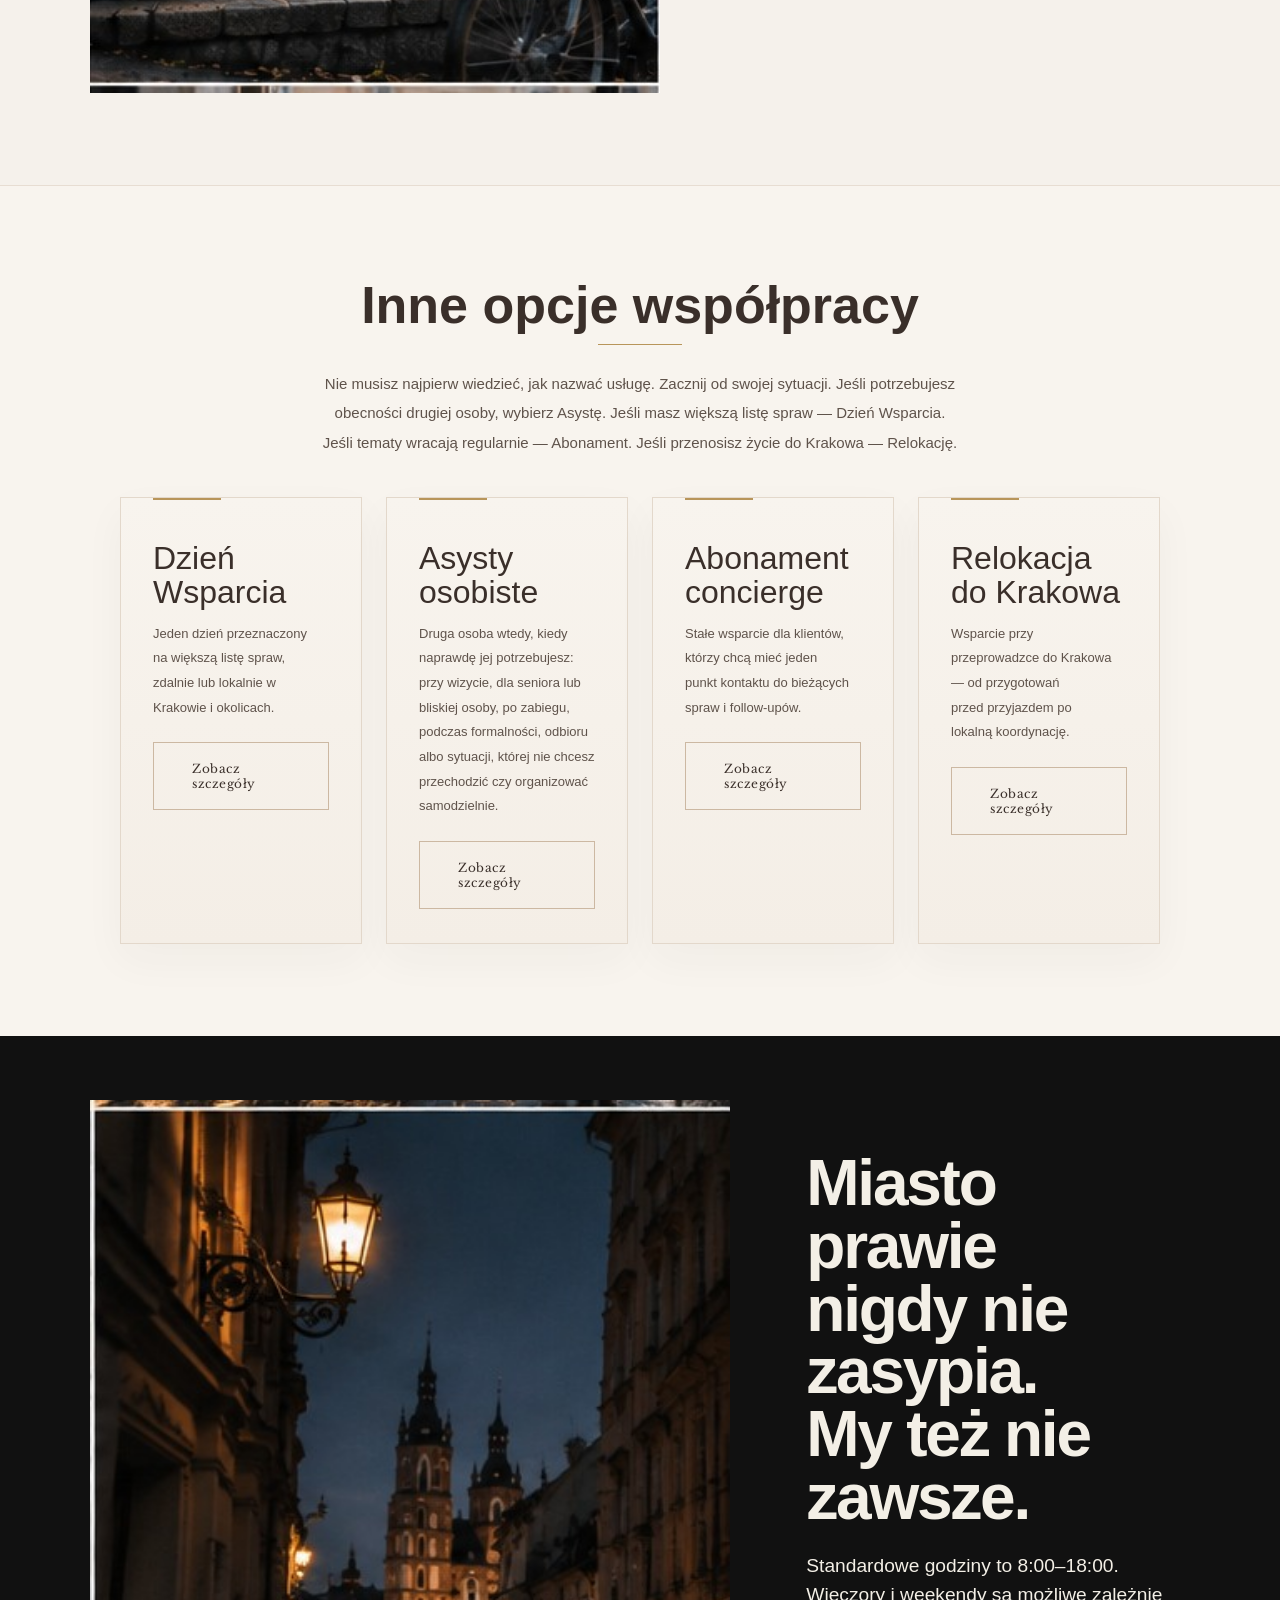
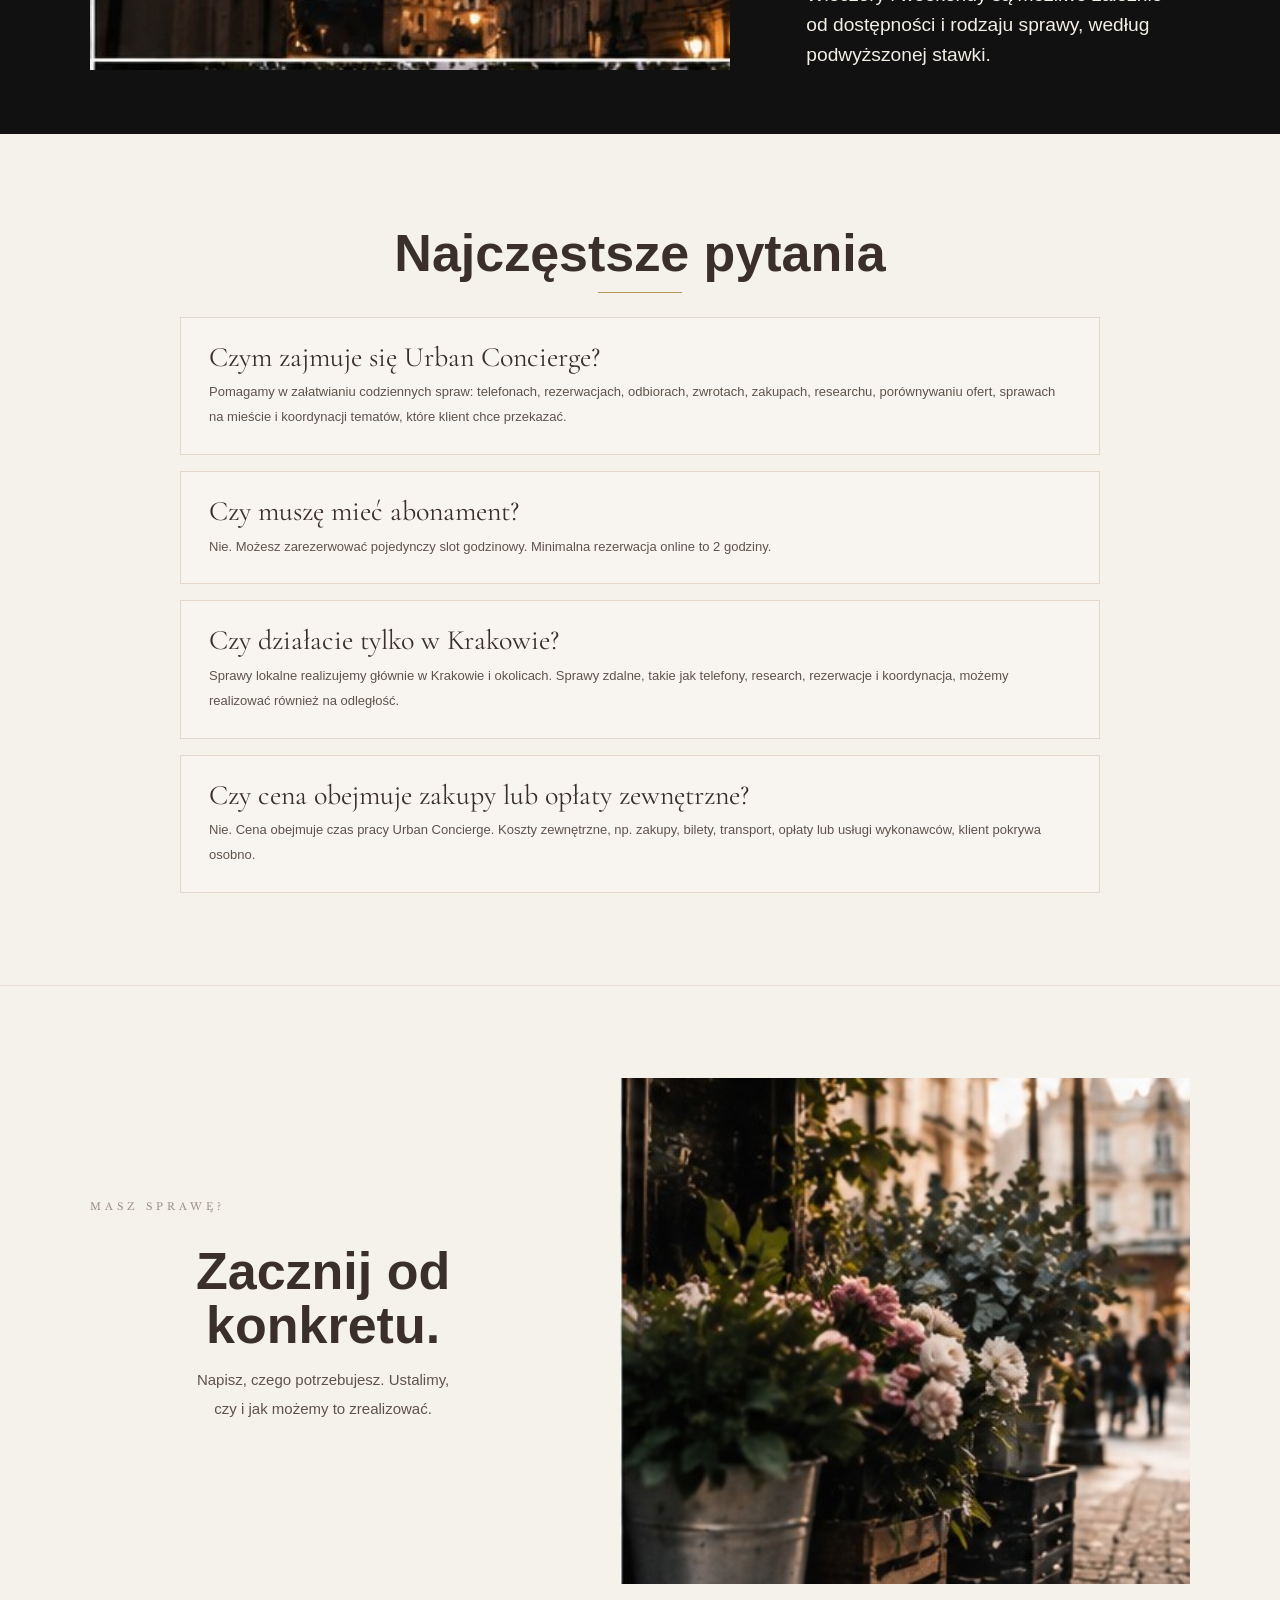
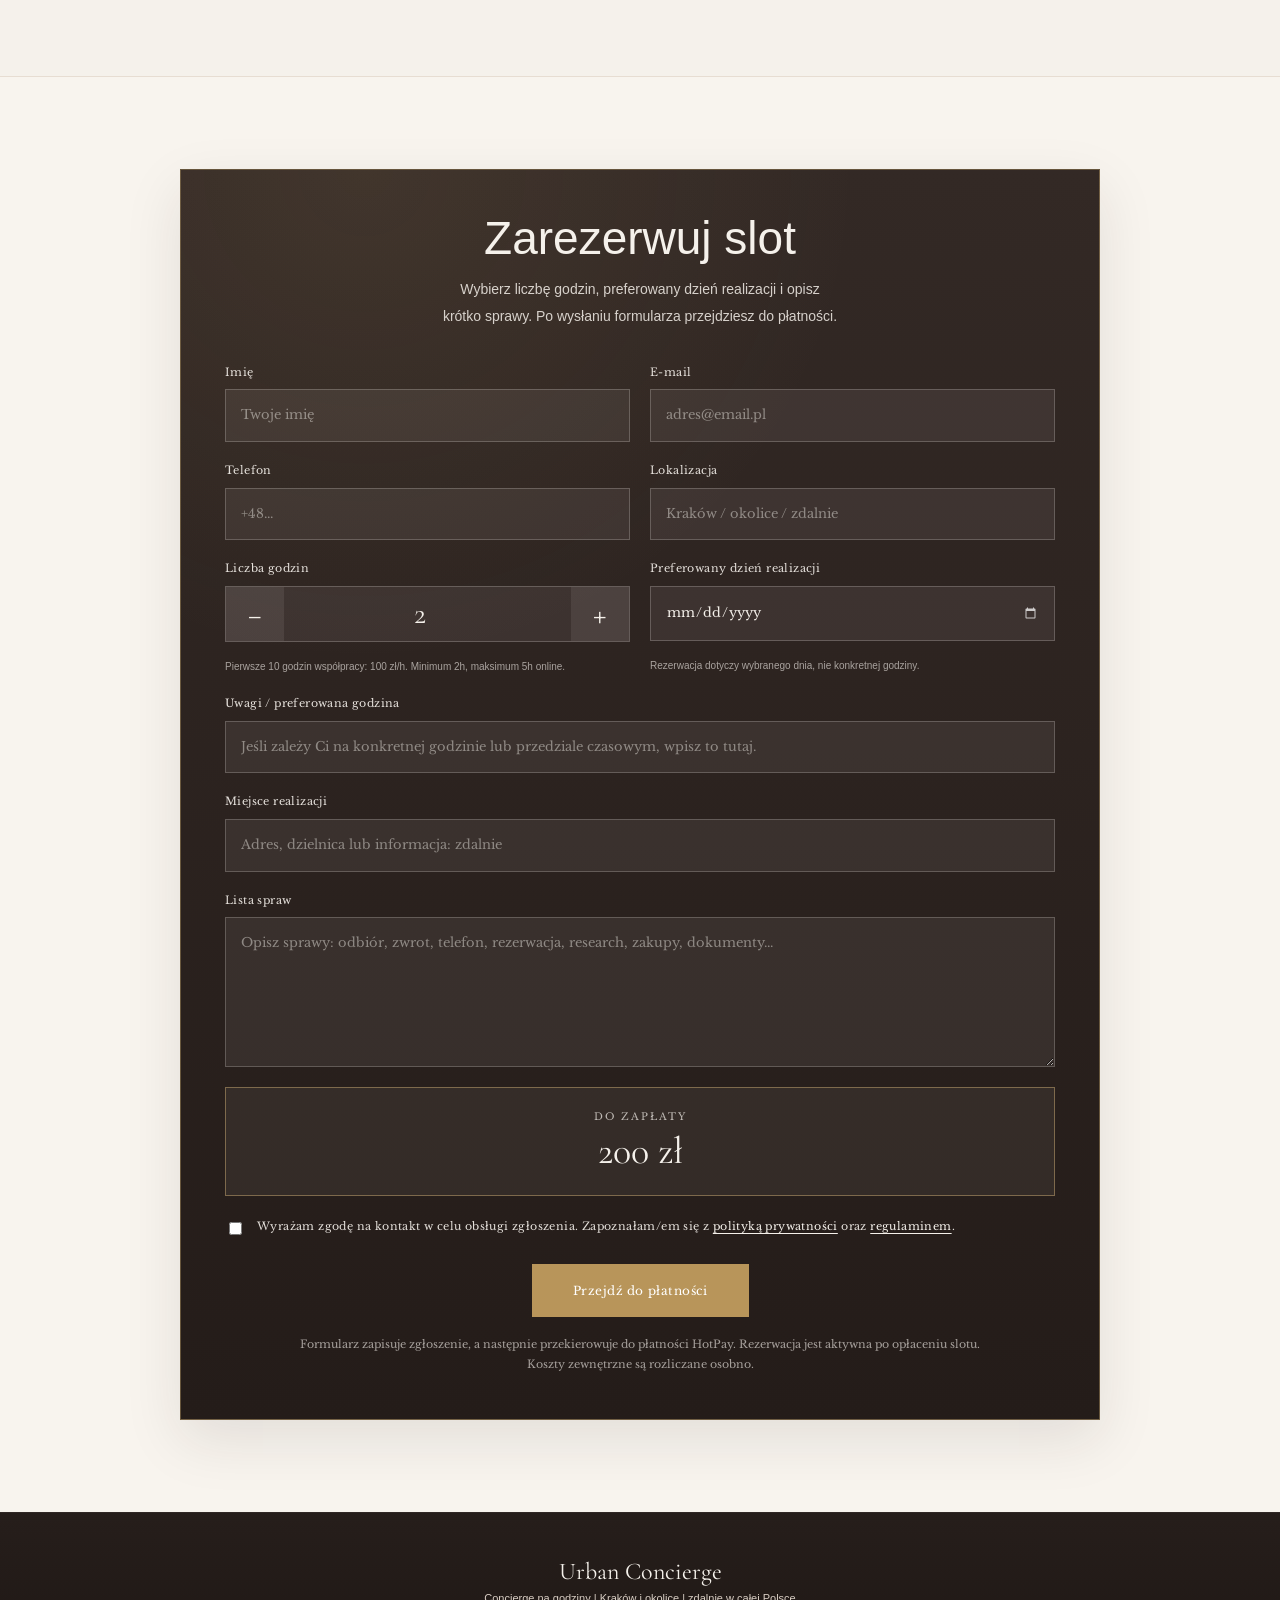
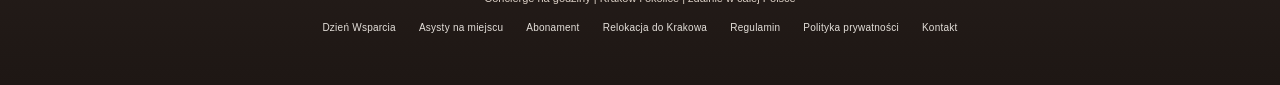
==== commit 57266db9: "Add files via upload" ====
--- a/index.html
+++ b/index.html
@@ -1,23 +1,1491 @@
-<!doctype html><html lang="pl"><head><meta charset="utf-8"><meta name="viewport" content="width=device-width,initial-scale=1"><title>Urban Concierge Kraków | Twoje zaplecze w mieście</title><meta name="description" content="Urban Concierge w Krakowie. Codzienne sprawy, asysta, wykonawcy, research, relokacja i lokalne wsparcie wtedy, kiedy go potrzebujesz."><link rel="canonical" href="https://urbanconcierge.pl/"><link rel="icon" href="/favicon.png"><link rel="stylesheet" href="/assets/uc.css"></head><body>
-<header class="top"><nav class="nav"><a class="brand" href="/">URBAN CONCIERGE <i>KRAKÓW</i></a><div class="navlinks"><a href="#sprawy">Sprawy</a><a href="/asysty/">Asysta</a><a href="/relokacja-krakow/">Relokacja</a><a href="#cennik">Cennik</a><a class="lang" href="/expats-krakow/">EN</a><a class="cta" href="mailto:info@urbanconcierge.pl?subject=Opis sprawy">Napisz →</a></div></nav></header>
-<main>
-<section class="home-hero"><div class="home-hero__copy"><div class="eyebrow">URBAN CONCIERGE / KRAKÓW</div><h1>Miasto ma swój chaos.</h1><p class="lead">Ty masz ważniejsze rzeczy na głowie.</p><p>Jedna wiadomość. Sprawdzimy, zorganizujemy, pojedziemy, odbierzemy, dopilnujemy. To, czego akurat potrzebujesz w Krakowie.</p><a class="btn" href="mailto:info@urbanconcierge.pl?subject=Opis sprawy">Powiedz, co trzeba ogarnąć →</a></div><figure class="hero-frame"><img src="/assets/photos/krakow-04.jpg" alt="Codzienne życie w Krakowie"><figcaption>Kraków / w ruchu</figcaption></figure></section>
-
-<section class="manifesto" id="sprawy"><div class="manifesto-kicker">Nie katalog usług.<br>Po prostu życie.</div><div><h2>Masz sprawę.<br>My mamy Kraków.</h2><p>Urban Concierge jest lokalnym zapleczem do codziennych sytuacji — tych zaplanowanych i tych, które pojawiają się nagle. Bez abonamentu, jeśli go nie potrzebujesz. Bez udawania, że zwykłe życie jest luksusem.</p></div></section>
-
-<section class="editorial-row row-a"><figure class="photo natural"><img src="/assets/photos/krakow-01.jpg" alt="Kraków, codzienny rytm miasta" loading="lazy"></figure><div class="situation"><span class="eyebrow">01 / Na mieście</span><h3>Ktoś musi tam być.</h3><p>Fachowiec, odbiór, zwrot, zakup, dostawa, rezerwacja, research albo pięć telefonów, których nie chcesz wykonywać. Przekazujesz sprawę — my organizujemy resztę.</p></div></section>
-
-<section class="editorial-row row-b"><div class="situation"><span class="eyebrow">02 / Asysta</span><h3>Czasem łatwiej nie jechać samemu.</h3><p>Wizyta lekarska, powrót po zabiegu, urząd, apteka po drodze, zakupy przed powrotem do domu. Możemy odebrać, pojechać razem, poczekać i dopilnować kolejnych kroków.</p><a class="text-link" href="/asysty/">Asysta osobista →</a></div><figure class="photo natural"><img src="/assets/photos/krakow-05.jpg" alt="Kraków" loading="lazy"></figure></section>
-
-<section class="city-break"><figure class="photo wide-natural"><img src="/assets/photos/krakow-07.jpg" alt="Kraków widziany z poziomu ulicy" loading="lazy"></figure><div class="city-break__line">Kraków nie kończy dnia o 18:00.</div><p>My też nie zawsze. Wieczory i weekendy są możliwe zależnie od dostępności.</p></section>
-
-<section class="editorial-row row-c"><figure class="photo natural"><img src="/assets/photos/krakow-02.jpg" alt="Kraków" loading="lazy"></figure><div class="situation"><span class="eyebrow">03 / Lokalnie</span><h3>Jedna osoba do kontaktu. Wiele rzeczy z głowy.</h3><p>Jeśli mieszkasz w Krakowie od lat, dopiero się przeprowadzasz albo po prostu nie masz czasu szukać od zera — masz lokalny kontakt, do którego możesz napisać.</p><a class="text-link" href="/relokacja-krakow/">Relokacja do Krakowa →</a></div></section>
-
-<section class="night-block"><figure class="photo night-photo"><img src="/assets/photos/krakow-08.jpg" alt="Kraków wieczorem" loading="lazy"></figure><div class="night-copy"><span class="eyebrow">Miasto po godzinach</span><h2>Potrzebujesz czegoś o 21:40?</h2><p>Napisz. Jeśli możemy to zrobić — zrobimy. Po standardowych godzinach obowiązuje wyższa stawka.</p></div></section>
-
-<section class="pricing" id="cennik"><div class="pricing-intro"><span class="eyebrow">04 / Cennik</span><h2>Prosto.</h2><p>Płacisz za realną pomoc, kiedy jej potrzebujesz.</p></div><div class="rates"><div><small>Pon.–pt. / 8–18</small><b>100 zł / h</b><span>minimum 2 godziny</span></div><div><small>Po 18 / sobota</small><b>× 1,5</b><span>zależnie od dostępności</span></div><div><small>Niedziela / święta</small><b>× 2</b><span>zależnie od dostępności</span></div><div><small>Asysta</small><b>od 300 zł</b><span>według sytuacji i czasu</span></div></div></section>
-
-<section class="final-collage"><figure class="photo f1"><img src="/assets/photos/krakow-06.jpg" alt="Kraków" loading="lazy"></figure><div class="final-copy"><span class="eyebrow">URBAN CONCIERGE / KRAKÓW</span><h2>Miasto żyje.<br>Ty nie musisz ogarniać wszystkiego.</h2><a class="btn light" href="mailto:info@urbanconcierge.pl?subject=Opis sprawy">Napisz do nas →</a></div><figure class="photo f2"><img src="/assets/photos/krakow-11.jpg" alt="Kraków" loading="lazy"></figure></section>
-</main>
-<footer class="footer"><div class="footer-inner"><div><b>URBAN CONCIERGE / KRAKÓW</b><p>Twoje lokalne zaplecze w mieście.</p></div><div><a href="mailto:info@urbanconcierge.pl">info@urbanconcierge.pl</a></div><div><a href="/Regulamin UC.pdf">Regulamin</a><br><a href="/polityka-prywatnosci-UC.pdf">Prywatność</a></div></div></footer>
-</body></html>
+<!DOCTYPE html>
+<html lang="pl">
+<head>
+  <meta charset="UTF-8" />
+  <meta name="viewport" content="width=device-width, initial-scale=1.0" />
+
+  <title>Urban Concierge | Concierge na godziny w Krakowie</title>
+  <meta name="description" content="Urban Concierge — concierge na godziny w Krakowie. Bez abonamentu. Telefony, rezerwacje, odbiory, zwroty, zakupy, research, sprawy na mieście i codzienna organizacja. Pierwsze 10 godzin współpracy: 100 zł/h." />
+  <link rel="canonical" href="https://urbanconcierge.pl/" />
+  <link rel="icon" type="image/png" href="/favicon.png" />
+
+  <meta name="google-site-verification" content="AAxFEQEICNm5e7gTLla3e9yeV5aEDyHjChOliVF_S7M" />
+
+  <link rel="preconnect" href="https://fonts.googleapis.com">
+  <link rel="preconnect" href="https://fonts.gstatic.com" crossorigin>
+  <link href="https://fonts.googleapis.com/css2?family=Cormorant+Garamond:wght@500;600&family=Libre+Baskerville:wght@400;700&display=swap" rel="stylesheet">
+
+  <script async src="https://www.googletagmanager.com/gtag/js?id=AW-18108841323"></script>
+  <script>
+    window.dataLayer = window.dataLayer || [];
+    function gtag(){dataLayer.push(arguments);}
+    gtag('js', new Date());
+    gtag('config', 'AW-18108841323');
+  </script>
+
+  <script type="application/ld+json">
+  {
+    "@context": "https://schema.org",
+    "@type": "LocalBusiness",
+    "name": "Urban Concierge",
+    "url": "https://urbanconcierge.pl/",
+    "areaServed": [
+      "Kraków",
+      "Małopolska",
+      "Polska"
+    ],
+    "description": "Urban Concierge oferuje concierge na godziny w Krakowie: telefony, rezerwacje, odbiory, zwroty, zakupy, research, sprawy na mieście, asysty osobiste i codzienną organizację spraw.",
+    "priceRange": "od 200 zł",
+    "email": "info@urbanconcierge.pl",
+    "address": {
+      "@type": "PostalAddress",
+      "addressLocality": "Kraków",
+      "addressCountry": "PL"
+    },
+    "hasOfferCatalog": {
+      "@type": "OfferCatalog",
+      "name": "Usługi Urban Concierge",
+      "itemListElement": [
+        {
+          "@type": "Offer",
+          "name": "Concierge na godziny w Krakowie",
+          "description": "Wsparcie bez abonamentu: telefony, rezerwacje, odbiory, zwroty, zakupy, research, sprawy na mieście i codzienna organizacja."
+        },
+        {
+          "@type": "Offer",
+          "name": "Asysty osobiste",
+          "description": "Wsparcie na miejscu w Krakowie, kiedy potrzebna jest obecność, koordynacja lub reprezentowanie klienta."
+        },
+        {
+          "@type": "Offer",
+          "name": "Relokacja do Krakowa",
+          "description": "Wsparcie przy przeprowadzce do Krakowa, formalnościach, lokalnej organizacji i sprawach po przyjeździe."
+        }
+      ]
+    }
+  }
+  </script>
+
+  <script type="application/ld+json">
+  {
+    "@context": "https://schema.org",
+    "@type": "FAQPage",
+    "mainEntity": [
+      {
+        "@type": "Question",
+        "name": "Czym zajmuje się Urban Concierge?",
+        "acceptedAnswer": {
+          "@type": "Answer",
+          "text": "Urban Concierge pomaga w Krakowie w załatwianiu codziennych spraw: telefonach, rezerwacjach, odbiorach, zwrotach, zakupach, researchu, porównywaniu ofert, sprawach na mieście i koordynacji tematów, które klient chce przekazać."
+        }
+      },
+      {
+        "@type": "Question",
+        "name": "Czy trzeba mieć abonament?",
+        "acceptedAnswer": {
+          "@type": "Answer",
+          "text": "Nie. Urban Concierge oferuje usługę concierge na godziny bez abonamentu. Minimalna rezerwacja online to 2 godziny."
+        }
+      },
+      {
+        "@type": "Question",
+        "name": "Ile kosztuje concierge na godziny?",
+        "acceptedAnswer": {
+          "@type": "Answer",
+          "text": "Pierwsze 10 godzin współpracy kosztuje 100 zł za godzinę. Minimalna rezerwacja online to 2 godziny, czyli 200 zł."
+        }
+      },
+      {
+        "@type": "Question",
+        "name": "Czy Urban Concierge działa tylko w Krakowie?",
+        "acceptedAnswer": {
+          "@type": "Answer",
+          "text": "Sprawy lokalne i asysty realizowane są głównie w Krakowie i okolicach. Część spraw, takich jak telefony, research, rezerwacje i koordynacja, może być realizowana zdalnie w całej Polsce."
+        }
+      }
+    ]
+  }
+  </script>
+
+  <style>
+    html, body {
+      background: #F5F1EB;
+      margin: 0;
+      padding: 0;
+      scroll-behavior: smooth;
+      overflow-x: hidden;
+    }
+
+    body {
+      color: #3A2F2A;
+      -webkit-font-smoothing: antialiased;
+      text-rendering: optimizeLegibility;
+    }
+
+    * { box-sizing: border-box; }
+
+    :root {
+      --bg: #F5F1EB;
+      --bg-soft: #F8F4EE;
+      --text: #3A2F2A;
+      --muted: #5F534B;
+      --soft: #7B6C61;
+      --line: #E7DDD2;
+      --line-strong: #DDCFBF;
+      --gold: #B8955A;
+      --gold-soft: #C2A46D;
+      --hover: #473934;
+    }
+
+    .uc-topbar {
+      width: 100%;
+      height: 14px;
+      background: linear-gradient(90deg, #2B221F 0%, #3A2F2A 50%, #2B221F 100%);
+    }
+
+    .uc-shell {
+      max-width: 1180px;
+      margin: 0 auto;
+      padding: 0 40px;
+    }
+
+    .uc-brandbar { padding: 34px 0 0 0; }
+
+    .uc-headerbar {
+      display: grid;
+      grid-template-columns: 1fr auto 1fr;
+      align-items: center;
+      gap: 24px;
+    }
+
+    .uc-mini-nav {
+      justify-self: start;
+      display: flex;
+      align-items: center;
+      gap: 24px;
+      font-family: 'Libre Baskerville', serif;
+      font-size: 10px;
+      letter-spacing: 1.1px;
+      text-transform: uppercase;
+    }
+
+    .uc-mini-nav a {
+      color: var(--soft);
+      text-decoration: none;
+      transition: color 0.22s ease;
+    }
+
+    .uc-mini-nav a:hover { color: var(--gold); }
+
+    .uc-brand {
+      justify-self: center;
+      font-family: 'Cormorant Garamond', serif;
+      font-size: 31px;
+      line-height: 1.1;
+      font-weight: 600;
+      color: var(--gold);
+      letter-spacing: 0.25px;
+      text-decoration: none;
+      white-space: nowrap;
+    }
+
+    .uc-lang-switch {
+      justify-self: end;
+      display: inline-flex;
+      align-items: center;
+      gap: 8px;
+      padding: 6px;
+      background: rgba(255,255,255,0.32);
+      border: 1px solid #D8C8B6;
+    }
+
+    .uc-lang-current,
+    .uc-lang-switch a {
+      display: inline-block;
+      min-width: 44px;
+      text-align: center;
+      padding: 8px 12px;
+      font-family: 'Libre Baskerville', serif;
+      font-size: 10px;
+      line-height: 1.4;
+      letter-spacing: 1.2px;
+      text-transform: uppercase;
+      text-decoration: none;
+    }
+
+    .uc-lang-current {
+      background: var(--text);
+      color: #FFFFFF;
+      border: 1px solid var(--text);
+    }
+
+    .uc-lang-switch a {
+      color: var(--text);
+      border: 1px solid transparent;
+      transition: all 0.22s ease;
+    }
+
+    .uc-lang-switch a:hover {
+      background: #EEE6DD;
+      border-color: var(--gold);
+    }
+
+    .uc-hero {
+      min-height: calc(92vh - 14px);
+      display: flex;
+      align-items: center;
+      justify-content: center;
+      padding: 54px 0 76px 0;
+      position: relative;
+      overflow: hidden;
+    }
+
+    .uc-hero:before {
+      content: "";
+      position: absolute;
+      width: 720px;
+      height: 720px;
+      border: 1px solid rgba(184,149,90,0.10);
+      border-radius: 50%;
+      top: -250px;
+      right: -230px;
+      pointer-events: none;
+    }
+
+    .uc-hero-inner {
+      max-width: 1040px;
+      margin: 0 auto;
+      text-align: center;
+      position: relative;
+      z-index: 2;
+    }
+
+    .uc-kicker {
+      font-family: 'Libre Baskerville', serif;
+      font-size: 10px;
+      line-height: 1.8;
+      letter-spacing: 4px;
+      text-transform: uppercase;
+      color: #9C8F84;
+      margin-bottom: 28px;
+    }
+
+    .uc-h1 {
+      font-family: 'Cormorant Garamond', serif;
+      font-size: 74px;
+      line-height: 1.03;
+      font-weight: 500;
+      color: var(--text);
+      margin: 0 0 26px 0;
+      letter-spacing: -0.9px;
+      text-wrap: balance;
+    }
+
+    .uc-sub {
+      max-width: 850px;
+      margin: 0 auto 24px auto;
+      font-family: 'Libre Baskerville', serif;
+      font-size: 18px;
+      line-height: 2;
+      color: var(--muted);
+      text-wrap: balance;
+    }
+
+    .uc-ai-summary {
+      max-width: 920px;
+      margin: 34px auto 0 auto;
+      padding: 24px 28px;
+      border: 1px solid #DCCDBB;
+      background: rgba(255,255,255,0.28);
+      font-family: 'Libre Baskerville', serif;
+      font-size: 13px;
+      line-height: 1.9;
+      color: var(--muted);
+      text-align: left;
+    }
+
+    .uc-ai-summary strong {
+      color: var(--text);
+    }
+
+    .uc-offer-strip {
+      max-width: 900px;
+      margin: 34px auto 34px auto;
+      display: grid;
+      grid-template-columns: repeat(4, minmax(0, 1fr));
+      border: 1px solid #DCCDBB;
+      background: rgba(255,255,255,0.32);
+    }
+
+    .uc-offer-item {
+      padding: 22px 18px;
+      border-right: 1px solid #DCCDBB;
+    }
+
+    .uc-offer-item:last-child { border-right: none; }
+
+    .uc-offer-label {
+      font-family: 'Libre Baskerville', serif;
+      font-size: 10px;
+      text-transform: uppercase;
+      letter-spacing: 1.8px;
+      color: var(--gold);
+      margin-bottom: 8px;
+    }
+
+    .uc-offer-value {
+      font-family: 'Cormorant Garamond', serif;
+      font-size: 28px;
+      line-height: 1.1;
+      color: var(--text);
+    }
+
+    .uc-btn {
+      display: inline-block;
+      text-decoration: none;
+      padding: 18px 38px;
+      font-family: 'Libre Baskerville', serif;
+      font-size: 12px;
+      letter-spacing: 0.55px;
+      transition: all 0.24s ease;
+      margin: 0 10px 12px 10px;
+    }
+
+    .uc-btn-primary {
+      background: var(--text);
+      color: #FFFFFF;
+      border: 1px solid var(--text);
+    }
+
+    .uc-btn-primary:hover {
+      background: var(--hover);
+      border-color: var(--hover);
+      transform: translateY(-1px);
+    }
+
+    .uc-btn-secondary {
+      background: transparent;
+      color: var(--text);
+      border: 1px solid #CCB8A2;
+    }
+
+    .uc-btn-secondary:hover {
+      background: #EEE6DD;
+      border-color: var(--gold);
+      transform: translateY(-1px);
+    }
+
+    .uc-band {
+      background: linear-gradient(180deg, #3A2F2A 0%, #2B221F 100%);
+      color: #F5F1EB;
+      padding: 70px 36px;
+      text-align: center;
+    }
+
+    .uc-band-title {
+      font-family: 'Cormorant Garamond', serif;
+      font-size: 48px;
+      line-height: 1.08;
+      font-weight: 500;
+      margin: 0 0 12px 0;
+      color: #F5F1EB;
+      text-wrap: balance;
+    }
+
+    .uc-band-rule {
+      width: 86px;
+      height: 1px;
+      background: rgba(245,241,235,0.40);
+      margin: 0 auto 18px auto;
+    }
+
+    .uc-band-copy {
+      max-width: 820px;
+      margin: 0 auto;
+      font-family: 'Libre Baskerville', serif;
+      font-size: 15px;
+      line-height: 1.95;
+      color: rgba(245,241,235,0.88);
+      text-wrap: balance;
+    }
+
+    .uc-section {
+      padding: 92px 0;
+      position: relative;
+    }
+
+    .uc-section + .uc-section { border-top: 1px solid var(--line); }
+
+    .uc-section-soft { background: var(--bg-soft); }
+
+    .uc-title {
+      text-align: center;
+      font-family: 'Cormorant Garamond', serif;
+      font-size: 52px;
+      line-height: 1.04;
+      font-weight: 500;
+      color: var(--text);
+      margin: 0 0 12px 0;
+      text-wrap: balance;
+    }
+
+    .uc-rule {
+      width: 84px;
+      height: 1px;
+      background: var(--gold);
+      margin: 0 auto 24px auto;
+    }
+
+    .uc-intro {
+      max-width: 840px;
+      margin: 0 auto 40px auto;
+      text-align: center;
+      font-family: 'Libre Baskerville', serif;
+      font-size: 15px;
+      line-height: 1.95;
+      color: var(--muted);
+      text-wrap: balance;
+    }
+
+    .uc-grid-2,
+    .uc-grid-3,
+    .uc-grid-4,
+    .uc-steps {
+      display: grid;
+      gap: 24px;
+      max-width: 1040px;
+      margin: 0 auto;
+    }
+
+    .uc-grid-2 { grid-template-columns: repeat(2, minmax(0, 1fr)); }
+    .uc-grid-3 { grid-template-columns: repeat(3, minmax(0, 1fr)); }
+    .uc-grid-4 { grid-template-columns: repeat(4, minmax(0, 1fr)); }
+
+    .uc-card,
+    .uc-price-card {
+      background: linear-gradient(180deg, #F8F4EE 0%, #F4EEE6 100%);
+      border: 1px solid #E3D8CB;
+      padding: 34px 32px;
+      text-align: left;
+      display: flex;
+      flex-direction: column;
+      min-height: 100%;
+      position: relative;
+      box-shadow: 0 16px 40px rgba(58,47,42,0.04);
+    }
+
+    .uc-card:before,
+    .uc-price-card:before {
+      content: "";
+      position: absolute;
+      top: 0;
+      left: 32px;
+      width: 68px;
+      height: 2px;
+      background: var(--gold);
+    }
+
+    .uc-card-title {
+      font-family: 'Cormorant Garamond', serif;
+      font-size: 32px;
+      line-height: 1.06;
+      color: var(--text);
+      margin: 10px 0 12px 0;
+      text-wrap: balance;
+    }
+
+    .uc-card-copy {
+      font-family: 'Libre Baskerville', serif;
+      font-size: 13px;
+      line-height: 1.9;
+      color: var(--muted);
+      margin: 0;
+      text-wrap: balance;
+    }
+
+    .uc-example-list {
+      margin: 0;
+      padding: 0;
+      list-style: none;
+      font-family: 'Libre Baskerville', serif;
+      font-size: 14px;
+      line-height: 1.9;
+      color: var(--muted);
+    }
+
+    .uc-example-list li {
+      padding: 10px 0;
+      border-bottom: 1px solid rgba(221,207,191,0.72);
+    }
+
+    .uc-example-list li:last-child { border-bottom: none; }
+
+    .uc-note {
+      max-width: 760px;
+      margin: 24px auto 0 auto;
+      text-align: center;
+      font-family: 'Libre Baskerville', serif;
+      font-size: 12px;
+      line-height: 1.9;
+      color: var(--soft);
+      text-wrap: balance;
+    }
+
+    .uc-price-row {
+      display: grid;
+      grid-template-columns: repeat(3, minmax(0, 1fr));
+      gap: 18px;
+      max-width: 900px;
+      margin: 0 auto 28px auto;
+    }
+
+    .uc-price-card {
+      text-align: center;
+      padding: 30px 22px;
+    }
+
+    .uc-price-card:before {
+      left: 50%;
+      transform: translateX(-50%);
+    }
+
+    .uc-price-label {
+      font-family: 'Libre Baskerville', serif;
+      font-size: 10px;
+      line-height: 1.6;
+      letter-spacing: 2px;
+      text-transform: uppercase;
+      color: var(--gold);
+      margin-bottom: 12px;
+    }
+
+    .uc-price-value {
+      font-family: 'Cormorant Garamond', serif;
+      font-size: 38px;
+      line-height: 1;
+      color: var(--text);
+      margin-bottom: 12px;
+    }
+
+    .uc-price-copy {
+      font-family: 'Libre Baskerville', serif;
+      font-size: 12px;
+      line-height: 1.85;
+      color: var(--muted);
+      margin: 0;
+    }
+
+    .uc-steps { grid-template-columns: repeat(4, minmax(0, 1fr)); }
+
+    .uc-step {
+      text-align: left;
+      padding-top: 18px;
+      border-top: 1px solid var(--line-strong);
+    }
+
+    .uc-step-no {
+      font-family: 'Libre Baskerville', serif;
+      font-size: 10px;
+      line-height: 1.6;
+      letter-spacing: 2.2px;
+      text-transform: uppercase;
+      color: var(--gold);
+      margin-bottom: 10px;
+    }
+
+    .uc-step-title {
+      font-family: 'Cormorant Garamond', serif;
+      font-size: 30px;
+      line-height: 1.04;
+      color: var(--text);
+      margin: 0 0 10px 0;
+      text-wrap: balance;
+    }
+
+    .uc-step-copy {
+      font-family: 'Libre Baskerville', serif;
+      font-size: 13px;
+      line-height: 1.9;
+      color: var(--muted);
+    }
+
+    .uc-faq {
+      max-width: 920px;
+      margin: 0 auto;
+      display: grid;
+      gap: 16px;
+    }
+
+    .uc-faq-item {
+      border: 1px solid #E3D8CB;
+      background: rgba(255,255,255,0.25);
+      padding: 24px 28px;
+    }
+
+    .uc-faq-q {
+      font-family: 'Cormorant Garamond', serif;
+      font-size: 28px;
+      line-height: 1.1;
+      color: var(--text);
+      margin-bottom: 8px;
+    }
+
+    .uc-faq-a {
+      font-family: 'Libre Baskerville', serif;
+      font-size: 13px;
+      line-height: 1.9;
+      color: var(--muted);
+      margin: 0;
+    }
+
+    .uc-form-wrap {
+      max-width: 920px;
+      margin: 0 auto;
+      background:
+        radial-gradient(circle at 20% 0%, rgba(194,164,109,0.10), transparent 34%),
+        linear-gradient(180deg, #332925 0%, #241C19 100%);
+      border: 1px solid rgba(194,164,109,0.42);
+      box-shadow: 0 20px 54px rgba(43,34,31,0.10);
+      padding: 44px;
+      color: #F5F1EB;
+    }
+
+    .uc-form-head {
+      text-align: center;
+      margin-bottom: 34px;
+    }
+
+    .uc-form-title {
+      font-family: 'Cormorant Garamond', serif;
+      font-size: 46px;
+      line-height: 1.06;
+      font-weight: 500;
+      margin: 0 0 14px 0;
+      color: #F5F1EB;
+      text-wrap: balance;
+    }
+
+    .uc-form-copy {
+      max-width: 730px;
+      margin: 0 auto;
+      font-family: 'Libre Baskerville', serif;
+      font-size: 14px;
+      line-height: 1.9;
+      color: rgba(245,241,235,0.84);
+      text-wrap: balance;
+    }
+
+    .uc-form-grid {
+      display: grid;
+      grid-template-columns: repeat(2, minmax(0, 1fr));
+      gap: 20px;
+    }
+
+    .uc-field {
+      display: flex;
+      flex-direction: column;
+      gap: 8px;
+    }
+
+    .uc-field-full { grid-column: 1 / -1; }
+
+    .uc-field label,
+    .uc-consent label {
+      font-family: 'Libre Baskerville', serif;
+      font-size: 11px;
+      line-height: 1.6;
+      letter-spacing: 0.4px;
+      color: rgba(245,241,235,0.92);
+    }
+
+    .uc-field input,
+    .uc-field textarea {
+      width: 100%;
+      border: 1px solid rgba(245,241,235,0.22);
+      background: rgba(245,241,235,0.07);
+      color: #F5F1EB;
+      padding: 15px 15px;
+      font-family: 'Libre Baskerville', serif;
+      font-size: 13px;
+      line-height: 1.6;
+      outline: none;
+      border-radius: 0;
+    }
+
+    .uc-field input::placeholder,
+    .uc-field textarea::placeholder {
+      color: rgba(245,241,235,0.46);
+    }
+
+    .uc-field textarea {
+      min-height: 150px;
+      resize: vertical;
+    }
+
+    input[type="date"]::-webkit-calendar-picker-indicator {
+      filter: invert(1);
+      opacity: 0.75;
+      cursor: pointer;
+    }
+
+    .uc-hour-counter {
+      display: grid;
+      grid-template-columns: 58px 1fr 58px;
+      border: 1px solid rgba(245,241,235,0.22);
+      background: rgba(245,241,235,0.07);
+      min-height: 56px;
+    }
+
+    .uc-hour-counter button {
+      border: none;
+      background: rgba(245,241,235,0.08);
+      color: #F5F1EB;
+      font-family: 'Cormorant Garamond', serif;
+      font-size: 34px;
+      line-height: 1;
+      cursor: pointer;
+    }
+
+    .uc-hour-counter button:hover { background: rgba(194,164,109,0.25); }
+
+    .uc-hour-counter input {
+      border: none;
+      text-align: center;
+      background: transparent;
+      color: #F5F1EB;
+      font-family: 'Cormorant Garamond', serif;
+      font-size: 30px;
+      padding: 0;
+    }
+
+    .uc-small-note {
+      font-family: 'Libre Baskerville', serif;
+      font-size: 10px;
+      line-height: 1.7;
+      color: rgba(245,241,235,0.62);
+      margin-top: 8px;
+    }
+
+    .uc-total-box {
+      grid-column: 1 / -1;
+      border: 1px solid rgba(194,164,109,0.52);
+      padding: 22px;
+      text-align: center;
+      background: rgba(245,241,235,0.06);
+    }
+
+    .uc-total-label {
+      font-family: 'Libre Baskerville', serif;
+      font-size: 10px;
+      letter-spacing: 2px;
+      text-transform: uppercase;
+      color: rgba(245,241,235,0.72);
+      margin-bottom: 8px;
+    }
+
+    .uc-total-value {
+      font-family: 'Cormorant Garamond', serif;
+      font-size: 38px;
+      line-height: 1.1;
+      color: #F5F1EB;
+    }
+
+    .uc-consent {
+      margin: 22px 0 26px 0;
+      display: flex;
+      gap: 12px;
+      align-items: flex-start;
+    }
+
+    .uc-consent input {
+      margin-top: 4px;
+      accent-color: var(--gold);
+    }
+
+    .uc-consent a {
+      color: #F5F1EB;
+      text-decoration: underline;
+      text-underline-offset: 3px;
+    }
+
+    .uc-form-submit { text-align: center; }
+
+    .uc-submit {
+      cursor: pointer;
+      border-radius: 0;
+      border: 1px solid var(--gold);
+      background: var(--gold);
+      color: #FFFFFF;
+      padding: 18px 40px;
+      font-family: 'Libre Baskerville', serif;
+      font-size: 12px;
+      letter-spacing: 0.55px;
+      transition: all 0.24s ease;
+    }
+
+    .uc-submit:hover {
+      background: var(--gold-soft);
+      border-color: var(--gold-soft);
+      transform: translateY(-1px);
+    }
+
+    .uc-form-note {
+      max-width: 680px;
+      margin: 18px auto 0 auto;
+      text-align: center;
+      font-family: 'Libre Baskerville', serif;
+      font-size: 11px;
+      line-height: 1.8;
+      color: rgba(245,241,235,0.62);
+    }
+
+    .uc-hidden { display: none; }
+
+    .uc-footer {
+      background: linear-gradient(180deg, #261E1B 0%, #1E1714 100%);
+      padding: 44px 34px 48px 34px;
+      text-align: center;
+      border-top: 1px solid rgba(245,241,235,0.08);
+    }
+
+    .uc-footer-brand {
+      font-family: 'Cormorant Garamond', serif;
+      font-size: 24px;
+      color: #F5F1EB;
+      margin-bottom: 6px;
+    }
+
+    .uc-footer-sub {
+      font-family: 'Libre Baskerville', serif;
+      font-size: 11px;
+      color: #D9CEC4;
+      margin-bottom: 14px;
+    }
+
+    .uc-footer-links {
+      font-family: 'Libre Baskerville', serif;
+      font-size: 10px;
+      line-height: 1.9;
+      letter-spacing: 0.25px;
+    }
+
+    .uc-footer-links a {
+      color: #F5F1EB;
+      text-decoration: none;
+      margin: 0 10px;
+      opacity: 0.92;
+    }
+
+    @media (max-width: 1100px) {
+      .uc-mini-nav { display: none; }
+      .uc-steps { grid-template-columns: repeat(2, minmax(0, 1fr)); }
+      .uc-grid-4 { grid-template-columns: repeat(2, minmax(0, 1fr)); }
+      .uc-grid-3 { grid-template-columns: 1fr; }
+    }
+
+    @media (max-width: 980px) {
+      .uc-grid-2 { grid-template-columns: 1fr; }
+      .uc-h1 { font-size: 58px; line-height: 1.05; }
+      .uc-title, .uc-band-title, .uc-form-title { font-size: 44px; }
+      .uc-offer-strip { grid-template-columns: repeat(2, minmax(0, 1fr)); }
+      .uc-offer-item:nth-child(2) { border-right: none; }
+      .uc-offer-item:nth-child(1),
+      .uc-offer-item:nth-child(2) { border-bottom: 1px solid #DCCDBB; }
+      .uc-price-row { grid-template-columns: 1fr; }
+    }
+
+    @media (max-width: 768px) {
+      .uc-shell { padding: 0 20px; }
+      .uc-brandbar { padding: 26px 0 0 0; }
+      .uc-headerbar { grid-template-columns: 1fr; gap: 18px; }
+      .uc-brand { font-size: 28px; }
+      .uc-lang-switch { justify-self: center; }
+      .uc-hero { min-height: auto; padding: 30px 0 60px 0; }
+      .uc-h1 { font-size: 42px; line-height: 1.08; margin: 0 0 20px 0; }
+      .uc-sub { font-size: 16px; line-height: 1.9; margin: 0 auto 16px auto; }
+      .uc-section { padding: 74px 0; }
+      .uc-title, .uc-band-title, .uc-form-title { font-size: 36px; }
+      .uc-steps, .uc-form-grid, .uc-grid-4, .uc-grid-3 { grid-template-columns: 1fr; }
+      .uc-offer-strip { grid-template-columns: 1fr; }
+      .uc-offer-item { border-right: none; border-bottom: 1px solid #DCCDBB; }
+      .uc-offer-item:last-child { border-bottom: none; }
+      .uc-btn { display: block; max-width: 340px; margin: 0 auto 12px auto; }
+      .uc-card, .uc-price-card { min-height: auto; padding: 32px 24px; }
+      .uc-form-wrap { padding: 34px 22px; }
+      .uc-submit { width: 100%; }
+    }
+  
+  /* 2026 Urban editorial refresh — preserves original offer/content */
+  .uc-photo{margin:0;overflow:hidden;background:#ddd}
+  .uc-photo img{display:block;width:100%;height:auto}
+  .uc-photo-wide{max-width:1180px;margin:0 auto}
+  .uc-photo-split{display:grid;grid-template-columns:minmax(0,1.1fr) minmax(260px,.9fr);gap:clamp(24px,5vw,72px);align-items:center}
+  .uc-photo-split.reverse{grid-template-columns:minmax(260px,.9fr) minmax(0,1.1fr)}
+  .uc-photo-split.reverse .uc-photo{order:2}
+  .uc-photo-split.reverse .uc-photo-copy{order:1}
+  .uc-photo-copy .uc-title{margin-top:0}
+  .uc-editorial-break{padding:clamp(28px,5vw,70px) 0;background:#111;color:#f3efe6}
+  .uc-editorial-break .uc-shell{display:grid;grid-template-columns:minmax(0,1.25fr) minmax(260px,.75fr);gap:clamp(28px,6vw,84px);align-items:end}
+  .uc-editorial-break img{display:block;width:100%;height:auto}
+  .uc-editorial-big{font-size:clamp(32px,5vw,72px);line-height:.98;letter-spacing:-.035em;font-weight:700;max-width:9ch}
+  .uc-editorial-small{font-size:clamp(16px,1.5vw,20px);line-height:1.55;max-width:34ch;margin-top:22px}
+  .uc-hero{padding-top:clamp(34px,6vw,86px)!important;padding-bottom:clamp(38px,6vw,82px)!important}
+  .uc-hero-grid{display:grid;grid-template-columns:minmax(0,1fr) minmax(300px,.82fr);gap:clamp(28px,5vw,76px);align-items:center}
+  .uc-hero-photo img{display:block;width:100%;height:auto}
+  .uc-h1{font-size:clamp(46px,7vw,96px)!important;line-height:.94!important;letter-spacing:-.045em!important;max-width:9ch}
+  .uc-sub{max-width:650px!important}
+  .uc-ai-summary{display:none!important}
+  @media(max-width:760px){.uc-hero-grid,.uc-photo-split,.uc-photo-split.reverse,.uc-editorial-break .uc-shell{grid-template-columns:1fr}.uc-photo-split.reverse .uc-photo,.uc-photo-split.reverse .uc-photo-copy{order:initial}.uc-h1{font-size:clamp(43px,13vw,66px)!important}.uc-hero-photo{margin-top:8px}.uc-editorial-big{max-width:12ch}}
+
+
+  /* Core-aligned cleanup: modern urban, readable, no overlaps */
+  body,.uc-sub,.uc-intro,.uc-card-copy,.uc-step-copy,.uc-note,.uc-band-copy,.uc-form-copy,.uc-faq-a,.uc-price-copy,.uc-small-note,.uc-footer-sub,.uc-footer-links{font-family:Arial,Helvetica,sans-serif!important}
+  .uc-brand,.uc-h1,.uc-title,.uc-band-title,.uc-form-title,.uc-card-title,.uc-price-value,.uc-editorial-big{font-family:Arial,Helvetica,sans-serif!important}
+  .uc-brand,.uc-h1,.uc-title,.uc-band-title,.uc-editorial-big{font-weight:700}
+  .uc-photo,.uc-hero-photo,.uc-photo-split,.uc-editorial-break{position:relative;z-index:1}
+  .uc-photo img,.uc-hero-photo img{max-width:100%;object-fit:contain!important;position:static!important}
+  .uc-photo-copy,.uc-hero-inner{position:relative;z-index:2;min-width:0}
+  @media(max-width:768px){.uc-photo,.uc-hero-photo{width:100%;max-width:100%;margin-left:0!important;margin-right:0!important}.uc-photo img,.uc-hero-photo img{width:100%;height:auto!important;max-height:none!important}.uc-editorial-break{overflow:hidden}}
+</style>
+</head>
+
+<body>
+  <div class="uc-topbar"></div>
+
+  <section class="uc-shell uc-brandbar">
+    <div class="uc-headerbar">
+      <nav class="uc-mini-nav" aria-label="Nawigacja główna">
+        <a href="#concierge-na-godziny">Concierge na godziny</a>
+        <a href="#co-ogarniamy">Zakres</a>
+        <a href="#jak-to-dziala">Jak działa</a>
+        <a href="#rezerwacja">Rezerwacja</a>
+      </nav>
+
+      <a href="/" class="uc-brand">Urban Concierge</a>
+
+      <div class="uc-lang-switch">
+        <span class="uc-lang-current">PL</span>
+        <span>|</span>
+        <a href="/expats-krakow/">ENG</a>
+      </div>
+    </div>
+  </section>
+
+  <section class="uc-hero">
+    <div class="uc-shell">
+      <div class="uc-hero-grid"><div class="uc-hero-inner">
+        <div class="uc-kicker">URBAN CONCIERGE • KRAKÓW</div>
+
+        <h1 class="uc-h1">Miasto ma swoje tempo.</h1>
+
+        <div class="uc-sub">
+          Masz sprawę do załatwienia w Krakowie? Przekaż ją nam. Od telefonu i rezerwacji, przez odbiór, zakupy czy znalezienie wykonawcy, po osobistą asystę, pomoc bliskiej osobie i relokację. Urban Concierge jest po to, żeby realne życie było prostsze.
+        </div>
+
+        <div class="uc-offer-strip">
+          <div class="uc-offer-item">
+            <div class="uc-offer-label">Bez abonamentu</div>
+            <div class="uc-offer-value">płacisz za slot</div>
+          </div>
+
+          <div class="uc-offer-item">
+            <div class="uc-offer-label">Pierwsze 10 godzin</div>
+            <div class="uc-offer-value">100 zł/h</div>
+          </div>
+
+          <div class="uc-offer-item">
+            <div class="uc-offer-label">Minimum</div>
+            <div class="uc-offer-value">2h / 200 zł</div>
+          </div>
+
+          <div class="uc-offer-item">
+            <div class="uc-offer-label">Rezerwacja online</div>
+            <div class="uc-offer-value">2–5 godzin</div>
+          </div>
+        </div>
+
+        <div>
+          <a href="#rezerwacja" class="uc-btn uc-btn-primary">Zarezerwuj slot od 200 zł</a>
+          <a href="#co-ogarniamy" class="uc-btn uc-btn-secondary">Zobacz, co możemy załatwić</a>
+        </div>
+
+        <div class="uc-ai-summary">
+          <strong>Urban Concierge</strong> to lokalna usługa concierge w Krakowie dla osób, które chcą przekazać część codziennej organizacji komuś z zewnątrz. Pomagamy przy sprawach na mieście, telefonach, rezerwacjach, odbiorach, zwrotach, zakupach, researchu, porównaniu ofert, follow-upach i prostych działaniach organizacyjnych. Usługa działa bez abonamentu — można zarezerwować konkretny slot godzinowy.
+        </div>
+      </div>
+      <figure class="uc-photo uc-hero-photo"><img src="/assets/photos/krakow-04.jpg" alt="Kraków w ruchu — tramwaj i deszcz"></figure>
+    </div>
+  </section>
+
+  <section class="uc-band" id="concierge-na-godziny">
+    <div class="uc-shell">
+      <div class="uc-band-title">Nie musisz mieć concierge na co dzień. Wystarczy, że masz sprawę.</div>
+      <div class="uc-band-rule"></div>
+      <div class="uc-band-copy">
+        Urban Concierge działa w zwykłym życiu: kiedy brakuje Ci czasu, nie możesz być gdzieś osobiście, potrzebujesz kogoś na miejscu albo po prostu nie chcesz poświęcać kolejnego popołudnia na telefony, dojazdy i ustalenia. Opisujesz sytuację — my organizujemy resztę w uzgodnionym zakresie.
+      </div>
+    </div>
+  </section>
+
+  <section class="uc-section uc-section-soft" id="co-ogarniamy">
+    <div class="uc-shell">
+      <h2 class="uc-title">Co możesz przekazać</h2>
+      <div class="uc-rule"></div>
+
+      <div class="uc-intro">
+        Najlepiej działają konkretne sprawy: coś trzeba znaleźć, zamówić, odebrać, zwrócić, umówić, potwierdzić, porównać albo dopilnować.
+      </div>
+
+      <div class="uc-grid-2">
+        <div class="uc-card">
+          <div class="uc-card-title">Sprawy na mieście</div>
+          <ul class="uc-example-list">
+            <li>odbiór lub zwrot rzeczy</li>
+            <li>zakupy i drobne sprawy lokalne</li>
+            <li>przekazanie dokumentów lub paczki</li>
+            <li>koordynacja odbioru, dostawy albo terminu</li>
+            <li>załatwienie kilku punktów z jednej listy</li>
+          </ul>
+        </div>
+
+        <div class="uc-card">
+          <div class="uc-card-title">Sprawy organizacyjne</div>
+          <ul class="uc-example-list">
+            <li>telefony i potwierdzanie terminów</li>
+            <li>rezerwacje i umawianie wizyt</li>
+            <li>research i porównanie ofert</li>
+            <li>kontakt z usługodawcami</li>
+            <li>follow-up spraw, które utknęły</li>
+          </ul>
+        </div>
+      </div>
+
+      <div class="uc-note">
+        Sprawy lokalne realizujemy głównie w Krakowie i okolicach. Sprawy zdalne — telefony, research, rezerwacje, porównania ofert i koordynację — możemy realizować również na odległość.
+      </div>
+    </div>
+  </section>
+
+  <section class="uc-section"><div class="uc-shell uc-photo-split"><figure class="uc-photo"><img src="/assets/photos/krakow-01.jpg" alt="Życie Krakowa"></figure><div class="uc-photo-copy"><div class="uc-kicker">KRAKÓW, CODZIENNIE</div><h2 class="uc-title">Nie musisz robić wszystkiego sam.</h2><div class="uc-intro">Czasem chodzi o jedną rzecz. Czasem o kilka spraw, które trzeba po prostu sprawnie domknąć.</div></div></div></section>
+
+  <section class="uc-section">
+    <div class="uc-shell">
+      <h2 class="uc-title">Sytuacje, w których możemy Cię odciążyć</h2>
+      <div class="uc-rule"></div>
+
+      <div class="uc-grid-3">
+        <div class="uc-card">
+          <div class="uc-card-title">Kiedy nie masz czasu być wszędzie</div>
+          <p class="uc-card-copy">
+            Trzeba odebrać zamówienie, znaleźć fachowca, zawieźć coś, zrobić research, umówić termin albo dopilnować sprawy na miejscu. Nie musisz układać pod to całego dnia.
+          </p>
+        </div>
+
+        <div class="uc-card">
+          <div class="uc-card-title">Kiedy ktoś bliski potrzebuje wsparcia</div>
+          <p class="uc-card-copy">
+            Możemy towarzyszyć bliskiej osobie podczas wizyty, pomóc seniorowi w dotarciu na miejsce, odebrać kogoś po zabiegu albo zorganizować bezpieczny powrót i potrzebne sprawy po drodze.
+          </p>
+        </div>
+
+        <div class="uc-card">
+          <div class="uc-card-title">Kiedy potrzebujesz swojego człowieka w Krakowie</div>
+          <p class="uc-card-copy">
+            Jesteś poza miastem, dopiero się przeprowadzasz albo po prostu potrzebujesz lokalnej obecności. Sprawdzimy, odbierzemy, przekażemy, skoordynujemy i damy Ci znać, co zostało zrobione.
+          </p>
+        </div>
+      </div>
+    </div>
+  </section>
+
+  <section class="uc-editorial-break"><div class="uc-shell"><figure class="uc-photo"><img src="/assets/photos/krakow-07.jpg" alt="Kraków odbity w mokrym bruku"></figure><div><div class="uc-editorial-big">Kraków jest naszym terenem.</div><div class="uc-editorial-small">Realne ulice, realne miejsca i sprawy, które trzeba załatwić tu i teraz.</div></div></div></section>
+
+  <section class="uc-section uc-section-soft">
+    <div class="uc-shell">
+      <h2 class="uc-title">Ile godzin potrzebujesz?</h2>
+      <div class="uc-rule"></div>
+
+      <div class="uc-intro">
+        Pierwsze 10 godzin współpracy dostępne jest w stawce 100 zł/h. W rezerwacji online możesz wybrać od 2 do 5 godzin.
+      </div>
+
+      <div class="uc-price-row">
+        <div class="uc-price-card">
+          <div class="uc-price-label">Minimum</div>
+          <div class="uc-price-value">2h</div>
+          <p class="uc-price-copy">200 zł. Dobry wybór na jedną konkretną sprawę lub kilka prostych tematów.</p>
+        </div>
+
+        <div class="uc-price-card">
+          <div class="uc-price-label">Najczęściej</div>
+          <div class="uc-price-value">3–4h</div>
+          <p class="uc-price-copy">300–400 zł. Na kilka spraw miejskich, research, telefony albo organizację.</p>
+        </div>
+
+        <div class="uc-price-card">
+          <div class="uc-price-label">Większy slot</div>
+          <div class="uc-price-value">5h</div>
+          <p class="uc-price-copy">500 zł. Na bardziej intensywny blok wsparcia w wybranym dniu.</p>
+        </div>
+      </div>
+
+      <div class="uc-note">
+        Koszty zewnętrzne, np. zakupy, bilety, opłaty, usługi wykonawców lub transport, klient pokrywa osobno.
+      </div>
+    </div>
+  </section>
+
+  <section class="uc-section"><div class="uc-shell uc-photo-split reverse"><figure class="uc-photo"><img src="/assets/photos/krakow-05.jpg" alt="Krakowska ulica i codzienny ruch"></figure><div class="uc-photo-copy"><div class="uc-kicker">JEDNA WIADOMOŚĆ</div><h2 class="uc-title">Powiedz, co trzeba ogarnąć.</h2><div class="uc-intro">My ustalamy zakres, czas i sposób realizacji. Bez udawania, że każda sprawa potrzebuje wielkiego procesu.</div></div></div></section>
+
+  <section class="uc-section" id="jak-to-dziala">
+    <div class="uc-shell">
+      <h2 class="uc-title">Jak to działa</h2>
+      <div class="uc-rule"></div>
+
+      <div class="uc-steps">
+        <div class="uc-step">
+          <div class="uc-step-no">Krok 01</div>
+          <div class="uc-step-title">Wybierasz godziny</div>
+          <div class="uc-step-copy">Wybierasz od 2 do 5 godzin wsparcia.</div>
+        </div>
+
+        <div class="uc-step">
+          <div class="uc-step-no">Krok 02</div>
+          <div class="uc-step-title">Opisujesz sprawy</div>
+          <div class="uc-step-copy">Wysyłasz listę tematów, które chcesz przekazać do organizacji.</div>
+        </div>
+
+        <div class="uc-step">
+          <div class="uc-step-no">Krok 03</div>
+          <div class="uc-step-title">Opłacasz slot</div>
+          <div class="uc-step-copy">Po wysłaniu formularza przechodzisz do płatności za wybraną liczbę godzin.</div>
+        </div>
+
+        <div class="uc-step">
+          <div class="uc-step-no">Krok 04</div>
+          <div class="uc-step-title">Działamy</div>
+          <div class="uc-step-copy">Potwierdzamy zakres i przejmujemy realizację spraw.</div>
+        </div>
+      </div>
+    </div>
+  </section>
+
+  <section class="uc-section"><div class="uc-shell uc-photo-split"><figure class="uc-photo"><img src="/assets/photos/krakow-06.jpg" alt="Kraków nad Wisłą"></figure><div class="uc-photo-copy"><div class="uc-kicker">WIĘCEJ NIŻ JEDEN SPOSÓB WSPARCIA</div><h2 class="uc-title">Dopasuj pomoc do sytuacji.</h2><div class="uc-intro">Od pojedynczej sprawy, przez osobistą asystę, po relokację i stałe wsparcie.</div></div></div></section>
+
+  <section class="uc-section uc-section-soft">
+    <div class="uc-shell">
+      <h2 class="uc-title">Inne opcje współpracy</h2>
+      <div class="uc-rule"></div>
+
+      <div class="uc-intro">
+        Nie musisz najpierw wiedzieć, jak nazwać usługę. Zacznij od swojej sytuacji. Jeśli potrzebujesz obecności drugiej osoby, wybierz Asystę. Jeśli masz większą listę spraw — Dzień Wsparcia. Jeśli tematy wracają regularnie — Abonament. Jeśli przenosisz życie do Krakowa — Relokację.
+      </div>
+
+      <div class="uc-grid-4">
+        <div class="uc-card">
+          <div class="uc-card-title">Dzień Wsparcia</div>
+          <p class="uc-card-copy">Jeden dzień przeznaczony na większą listę spraw, zdalnie lub lokalnie w Krakowie i okolicach.</p>
+          <a href="/1-dzien-wsparcia/" class="uc-btn uc-btn-secondary" style="margin:22px 0 0 0;">Zobacz szczegóły</a>
+        </div>
+
+        <div class="uc-card">
+          <div class="uc-card-title">Asysty osobiste</div>
+          <p class="uc-card-copy">Druga osoba wtedy, kiedy naprawdę jej potrzebujesz: przy wizycie, dla seniora lub bliskiej osoby, po zabiegu, podczas formalności, odbioru albo sytuacji, której nie chcesz przechodzić czy organizować samodzielnie.</p>
+          <a href="/asysty/" class="uc-btn uc-btn-secondary" style="margin:22px 0 0 0;">Zobacz szczegóły</a>
+        </div>
+
+        <div class="uc-card">
+          <div class="uc-card-title">Abonament concierge</div>
+          <p class="uc-card-copy">Stałe wsparcie dla klientów, którzy chcą mieć jeden punkt kontaktu do bieżących spraw i follow-upów.</p>
+          <a href="/abonament/" class="uc-btn uc-btn-secondary" style="margin:22px 0 0 0;">Zobacz szczegóły</a>
+        </div>
+
+        <div class="uc-card">
+          <div class="uc-card-title">Relokacja do Krakowa</div>
+          <p class="uc-card-copy">Wsparcie przy przeprowadzce do Krakowa — od przygotowań przed przyjazdem po lokalną koordynację.</p>
+          <a href="/relokacja-krakow/" class="uc-btn uc-btn-secondary" style="margin:22px 0 0 0;">Zobacz szczegóły</a>
+        </div>
+      </div>
+    </div>
+  </section>
+
+  <section class="uc-editorial-break"><div class="uc-shell"><figure class="uc-photo"><img src="/assets/photos/krakow-08.jpg" alt="Kraków wieczorem"></figure><div><div class="uc-editorial-big">Miasto prawie nigdy nie zasypia. My też nie zawsze.</div><div class="uc-editorial-small">Standardowe godziny to 8:00–18:00. Wieczory i weekendy są możliwe zależnie od dostępności i rodzaju sprawy, według podwyższonej stawki.</div></div></div></section>
+
+  <section class="uc-section">
+    <div class="uc-shell">
+      <h2 class="uc-title">Najczęstsze pytania</h2>
+      <div class="uc-rule"></div>
+
+      <div class="uc-faq">
+        <div class="uc-faq-item">
+          <div class="uc-faq-q">Czym zajmuje się Urban Concierge?</div>
+          <p class="uc-faq-a">
+            Pomagamy w załatwianiu codziennych spraw: telefonach, rezerwacjach, odbiorach, zwrotach, zakupach, researchu, porównywaniu ofert, sprawach na mieście i koordynacji tematów, które klient chce przekazać.
+          </p>
+        </div>
+
+        <div class="uc-faq-item">
+          <div class="uc-faq-q">Czy muszę mieć abonament?</div>
+          <p class="uc-faq-a">
+            Nie. Możesz zarezerwować pojedynczy slot godzinowy. Minimalna rezerwacja online to 2 godziny.
+          </p>
+        </div>
+
+        <div class="uc-faq-item">
+          <div class="uc-faq-q">Czy działacie tylko w Krakowie?</div>
+          <p class="uc-faq-a">
+            Sprawy lokalne realizujemy głównie w Krakowie i okolicach. Sprawy zdalne, takie jak telefony, research, rezerwacje i koordynacja, możemy realizować również na odległość.
+          </p>
+        </div>
+
+        <div class="uc-faq-item">
+          <div class="uc-faq-q">Czy cena obejmuje zakupy lub opłaty zewnętrzne?</div>
+          <p class="uc-faq-a">
+            Nie. Cena obejmuje czas pracy Urban Concierge. Koszty zewnętrzne, np. zakupy, bilety, transport, opłaty lub usługi wykonawców, klient pokrywa osobno.
+          </p>
+        </div>
+      </div>
+    </div>
+  </section>
+
+  <section class="uc-section"><div class="uc-shell uc-photo-split reverse"><figure class="uc-photo"><img src="/assets/photos/krakow-11.jpg" alt="Detal codziennego Krakowa"></figure><div class="uc-photo-copy"><div class="uc-kicker">MASZ SPRAWĘ?</div><h2 class="uc-title">Zacznij od konkretu.</h2><div class="uc-intro">Napisz, czego potrzebujesz. Ustalimy, czy i jak możemy to zrealizować.</div></div></div></section>
+
+  <section class="uc-section uc-section-soft" id="rezerwacja">
+    <div class="uc-shell">
+      <div class="uc-form-wrap">
+        <div class="uc-form-head">
+          <div class="uc-form-title">Zarezerwuj slot</div>
+          <div class="uc-form-copy">
+            Wybierz liczbę godzin, preferowany dzień realizacji i opisz krótko sprawy. Po wysłaniu formularza przejdziesz do płatności.
+          </div>
+        </div>
+
+        <form name="urban-concierge-pl" method="POST" data-netlify="true" netlify-honeypot="bot-field" class="uc-form" id="ucBookingForm">
+          <input type="hidden" name="form-name" value="urban-concierge-pl">
+          <input type="hidden" id="priceHidden" name="wartosc_slotu" value="200 zł">
+          <input type="hidden" id="hoursHidden" name="liczba_godzin" value="2">
+          <input type="hidden" id="orderIdHidden" name="numer_zamowienia" value="">
+
+          <p class="uc-hidden">
+            <label>Nie wypełniaj tego pola: <input name="bot-field"></label>
+          </p>
+
+          <div class="uc-form-grid">
+            <div class="uc-field">
+              <label for="name">Imię</label>
+              <input id="name" name="imie" type="text" placeholder="Twoje imię" required>
+            </div>
+
+            <div class="uc-field">
+              <label for="email">E-mail</label>
+              <input id="email" name="email" type="email" placeholder="adres@email.pl" required>
+            </div>
+
+            <div class="uc-field">
+              <label for="phone">Telefon</label>
+              <input id="phone" name="telefon" type="tel" placeholder="+48..." required>
+            </div>
+
+            <div class="uc-field">
+              <label for="location">Lokalizacja</label>
+              <input id="location" name="lokalizacja" type="text" placeholder="Kraków / okolice / zdalnie">
+            </div>
+
+            <div class="uc-field">
+              <label>Liczba godzin</label>
+              <div class="uc-hour-counter">
+                <button type="button" id="minusHour">−</button>
+                <input id="hoursCounter" type="number" value="2" min="2" max="5" readonly>
+                <button type="button" id="plusHour">+</button>
+              </div>
+              <div class="uc-small-note">Pierwsze 10 godzin współpracy: 100 zł/h. Minimum 2h, maksimum 5h online.</div>
+            </div>
+
+            <div class="uc-field">
+              <label for="date">Preferowany dzień realizacji</label>
+              <input id="date" name="preferowany_dzien_realizacji" type="date" required>
+              <div class="uc-small-note">Rezerwacja dotyczy wybranego dnia, nie konkretnej godziny.</div>
+            </div>
+
+            <div class="uc-field uc-field-full">
+              <label for="preferredTime">Uwagi / preferowana godzina</label>
+              <input id="preferredTime" name="uwagi_preferowana_godzina" type="text" placeholder="Jeśli zależy Ci na konkretnej godzinie lub przedziale czasowym, wpisz to tutaj.">
+            </div>
+
+            <div class="uc-field uc-field-full">
+              <label for="place">Miejsce realizacji</label>
+              <input id="place" name="miejsce_realizacji" type="text" placeholder="Adres, dzielnica lub informacja: zdalnie">
+            </div>
+
+            <div class="uc-field uc-field-full">
+              <label for="message">Lista spraw</label>
+              <textarea id="message" name="sprawy_do_organizacji" placeholder="Opisz sprawy: odbiór, zwrot, telefon, rezerwacja, research, zakupy, dokumenty..." required></textarea>
+            </div>
+
+            <div class="uc-total-box">
+              <div class="uc-total-label">Do zapłaty</div>
+              <div class="uc-total-value" id="priceDisplay">200 zł</div>
+            </div>
+          </div>
+
+          <div class="uc-consent">
+            <input id="consent" name="zgoda_na_kontakt" type="checkbox" required>
+            <label for="consent">
+              Wyrażam zgodę na kontakt w celu obsługi zgłoszenia. Zapoznałam/em się z
+              <a href="/polityka%20prywatnosci%20UC.pdf" target="_blank" rel="noopener">polityką prywatności</a>
+              oraz
+              <a href="/Regulamin%20UC.pdf" target="_blank" rel="noopener">regulaminem</a>.
+            </label>
+          </div>
+
+          <div class="uc-form-submit">
+            <button type="submit" class="uc-submit">Przejdź do płatności</button>
+          </div>
+
+          <div class="uc-form-note">
+            Formularz zapisuje zgłoszenie, a następnie przekierowuje do płatności HotPay. Rezerwacja jest aktywna po opłaceniu slotu. Koszty zewnętrzne są rozliczane osobno.
+          </div>
+        </form>
+      </div>
+    </div>
+  </section>
+
+  <section class="uc-footer">
+    <div class="uc-footer-brand">Urban Concierge</div>
+    <div class="uc-footer-sub">Concierge na godziny | Kraków i okolice | zdalnie w całej Polsce</div>
+
+    <div class="uc-footer-links">
+      <a href="/1-dzien-wsparcia/">Dzień Wsparcia</a>
+      <a href="/asysty/">Asysty na miejscu</a>
+      <a href="/abonament/">Abonament</a>
+      <a href="/relokacja-krakow/">Relokacja do Krakowa</a>
+      <a href="/Regulamin%20UC.pdf" target="_blank" rel="noopener">Regulamin</a>
+      <a href="/polityka%20prywatnosci%20UC.pdf" target="_blank" rel="noopener">Polityka prywatności</a>
+      <a href="mailto:info@urbanconcierge.pl">Kontakt</a>
+    </div>
+  </section>
+
+  <script>
+    const form = document.getElementById('ucBookingForm');
+    const minusHour = document.getElementById('minusHour');
+    const plusHour = document.getElementById('plusHour');
+    const hoursCounter = document.getElementById('hoursCounter');
+    const hoursHidden = document.getElementById('hoursHidden');
+    const priceDisplay = document.getElementById('priceDisplay');
+    const priceHidden = document.getElementById('priceHidden');
+    const orderIdHidden = document.getElementById('orderIdHidden');
+    const dateInput = document.getElementById('date');
+
+    const PRICE_PER_HOUR = 100;
+    const MIN_HOURS = 2;
+    const MAX_HOURS = 5;
+
+    const HOTPAY_URL = "https://platnosc.hotpay.pl/";
+    const HOTPAY_SECRET = "WKLEJ_TUTAJ_SEKRET_HOTPAY";
+
+    function isWeekend(dateString) {
+      const selectedDate = new Date(dateString + "T12:00:00");
+      const day = selectedDate.getDay();
+      return day === 0 || day === 6;
+    }
+
+    function updatePrice() {
+      const hours = parseInt(hoursCounter.value, 10);
+      const amount = hours * PRICE_PER_HOUR;
+
+      hoursHidden.value = hours;
+      priceDisplay.textContent = amount + ' zł';
+      priceHidden.value = amount + ' zł';
+    }
+
+    minusHour.addEventListener('click', function () {
+      let hours = parseInt(hoursCounter.value, 10);
+
+      if (hours > MIN_HOURS) {
+        hoursCounter.value = hours - 1;
+        updatePrice();
+      }
+    });
+
+    plusHour.addEventListener('click', function () {
+      let hours = parseInt(hoursCounter.value, 10);
+
+      if (hours < MAX_HOURS) {
+        hoursCounter.value = hours + 1;
+        updatePrice();
+      }
+    });
+
+    dateInput.addEventListener("change", function () {
+      if (isWeekend(dateInput.value)) {
+        alert("Rezerwacje online są dostępne od poniedziałku do piątku. Proszę wybrać dzień roboczy.");
+        dateInput.value = "";
+      }
+    });
+
+    function encode(data) {
+      return new URLSearchParams(data).toString();
+    }
+
+    function addHotpayField(formElement, name, value) {
+      const input = document.createElement("input");
+      input.type = "hidden";
+      input.name = name;
+      input.value = value;
+      formElement.appendChild(input);
+    }
+
+    form.addEventListener('submit', function (e) {
+      e.preventDefault();
+
+      if (isWeekend(dateInput.value)) {
+        alert("Rezerwacje online są dostępne od poniedziałku do piątku. Proszę wybrać dzień roboczy.");
+        return;
+      }
+
+      const hours = parseInt(hoursCounter.value, 10);
+      const amount = hours * PRICE_PER_HOUR;
+      const orderId = 'UC-' + Date.now();
+
+      orderIdHidden.value = orderId;
+
+      const formData = new FormData(form);
+      formData.append('kwota_do_zaplaty', amount + ' zł');
+
+      fetch("/", {
+        method: "POST",
+        headers: { "Content-Type": "application/x-www-form-urlencoded" },
+        body: encode(formData)
+      })
+      .then(() => {
+        const hotpayForm = document.createElement("form");
+
+        hotpayForm.method = "POST";
+        hotpayForm.action = HOTPAY_URL;
+
+        addHotpayField(hotpayForm, "SEKRET", HOTPAY_SECRET);
+        addHotpayField(hotpayForm, "KWOTA", amount);
+        addHotpayField(hotpayForm, "NAZWA_USLUGI", "Urban Concierge - slot " + hours + "h");
+        addHotpayField(hotpayForm, "ADRES_WWW", "https://urbanconcierge.pl/");
+        addHotpayField(hotpayForm, "ID_ZAMOWIENIA", orderId);
+        addHotpayField(hotpayForm, "EMAIL", document.getElementById("email").value);
+
+        const customerData =
+          document.getElementById("name").value +
+          " | tel: " +
+          document.getElementById("phone").value;
+
+        addHotpayField(hotpayForm, "DANE_OSOBOWE", customerData);
+
+        document.body.appendChild(hotpayForm);
+        hotpayForm.submit();
+      })
+      .catch(() => {
+        alert("Nie udało się wysłać formularza. Spróbuj ponownie albo napisz na info@urbanconcierge.pl.");
+      });
+    });
+
+    updatePrice();
+  </script>
+</body>
+</html>
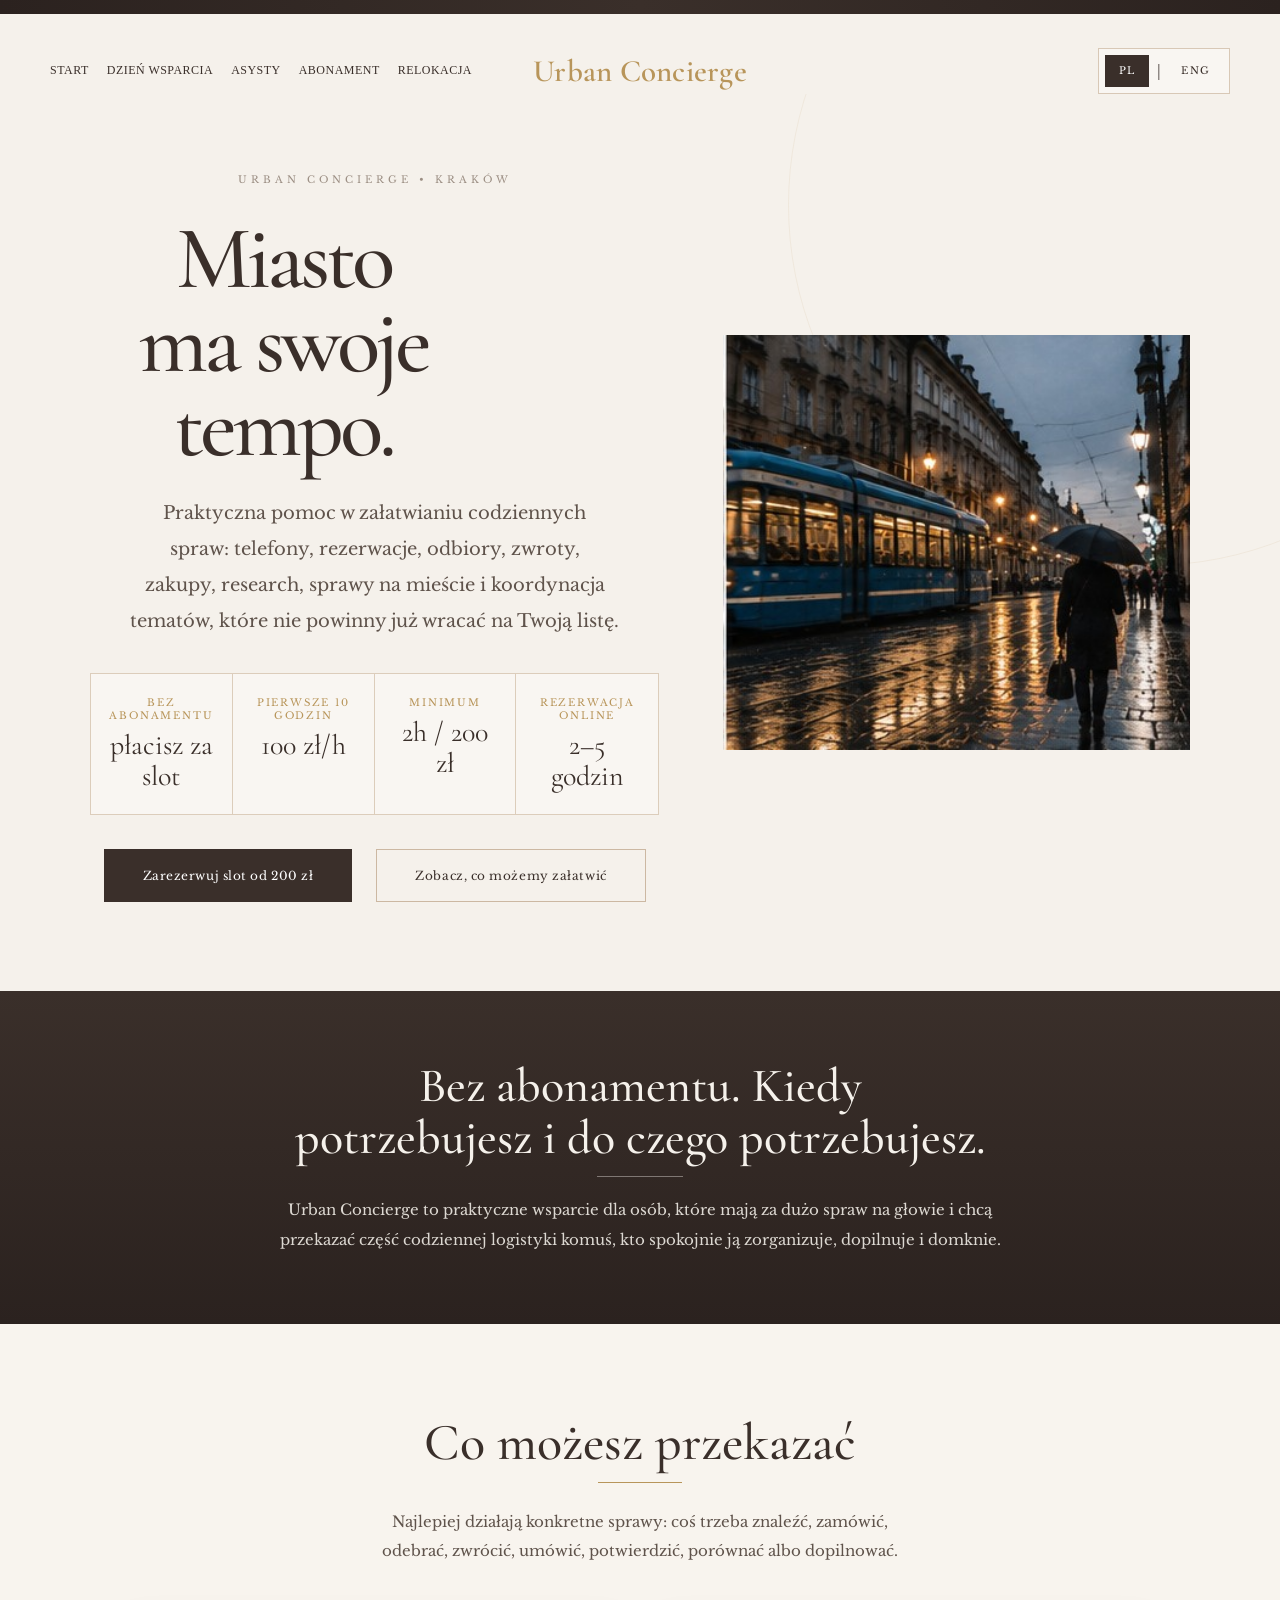
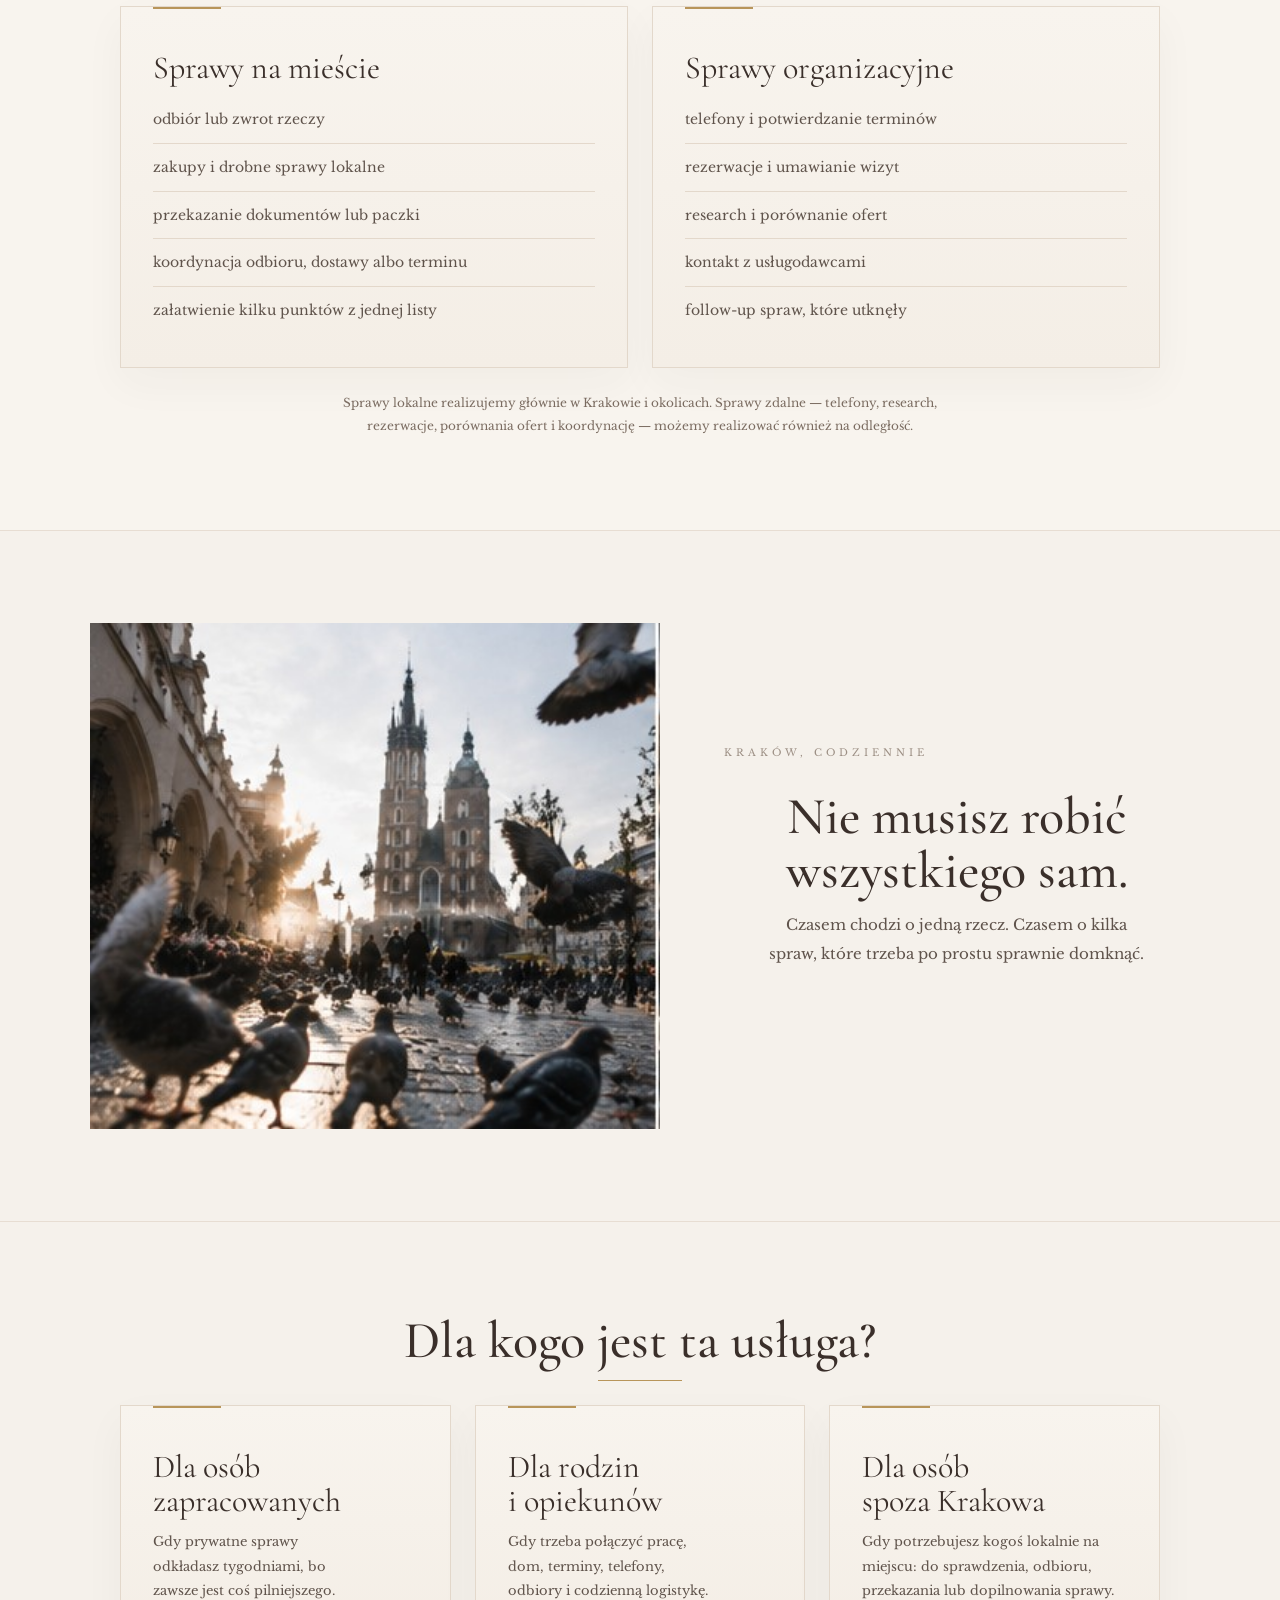
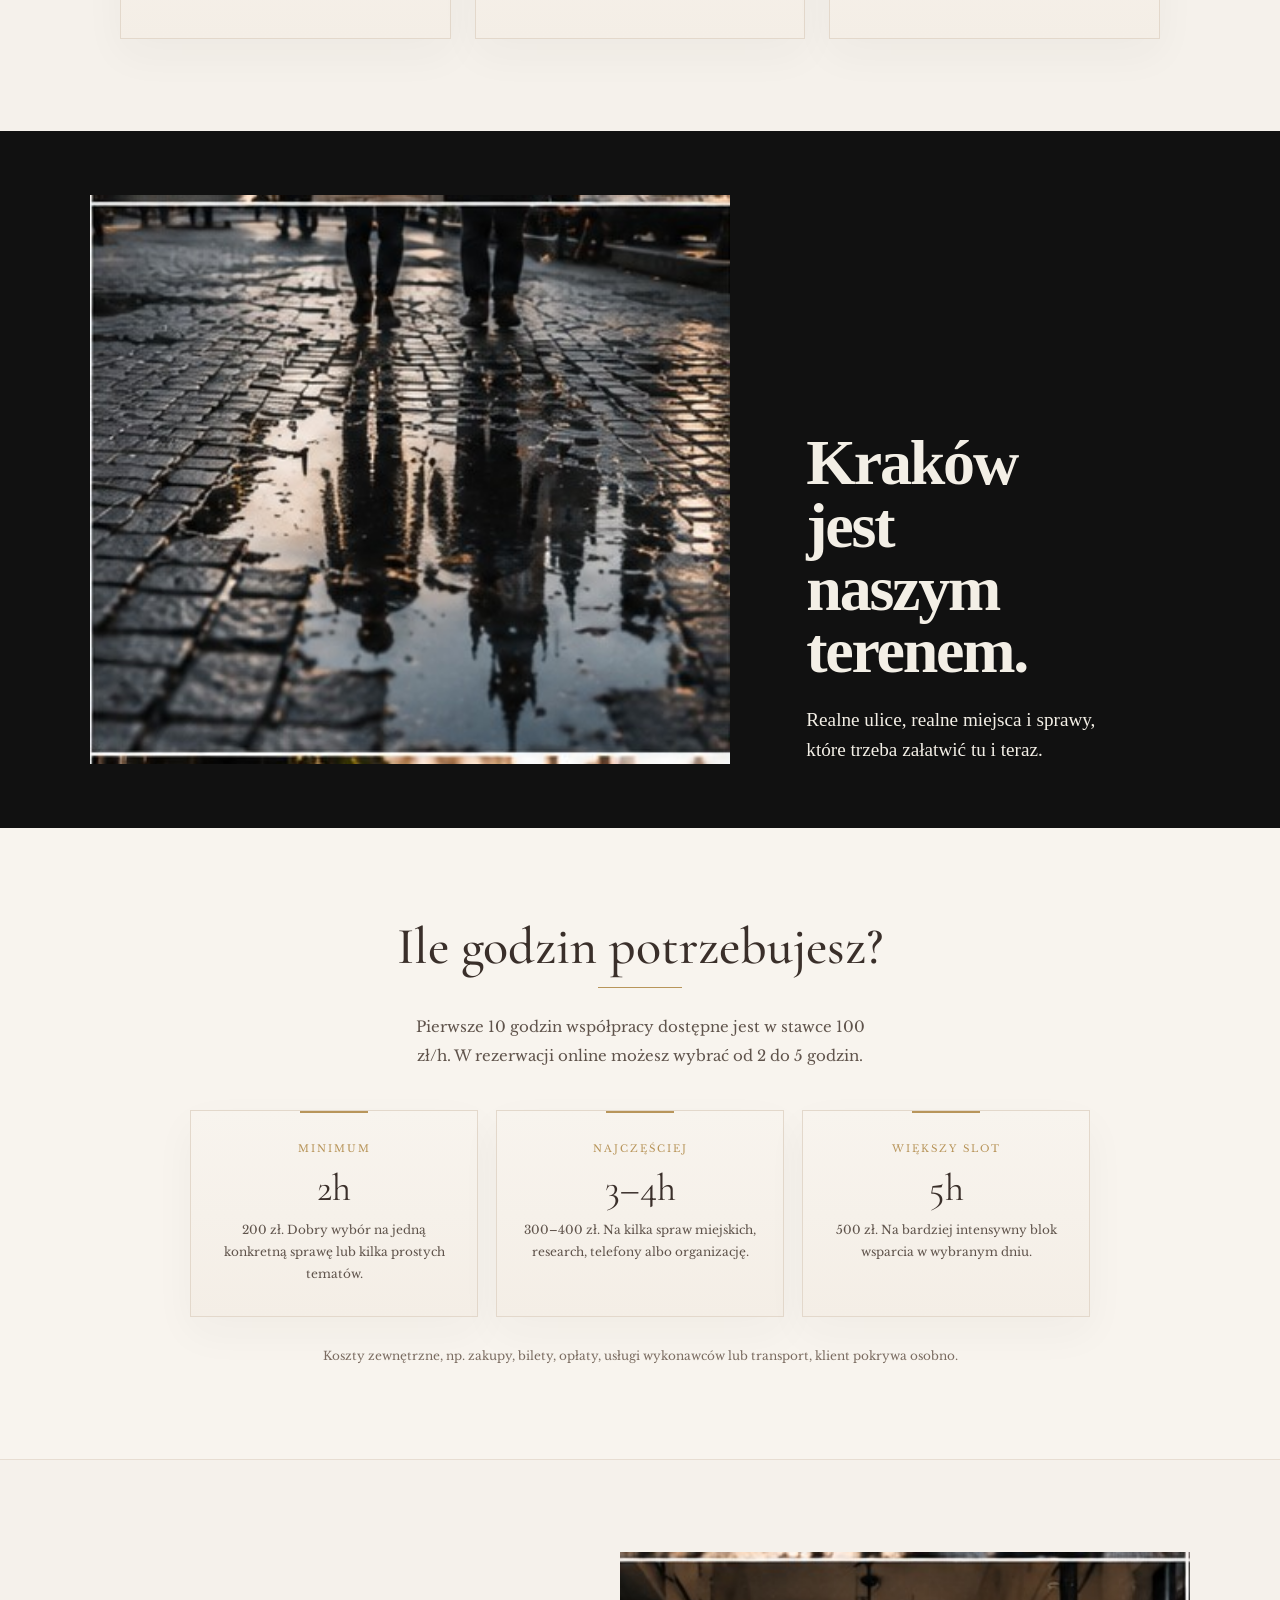
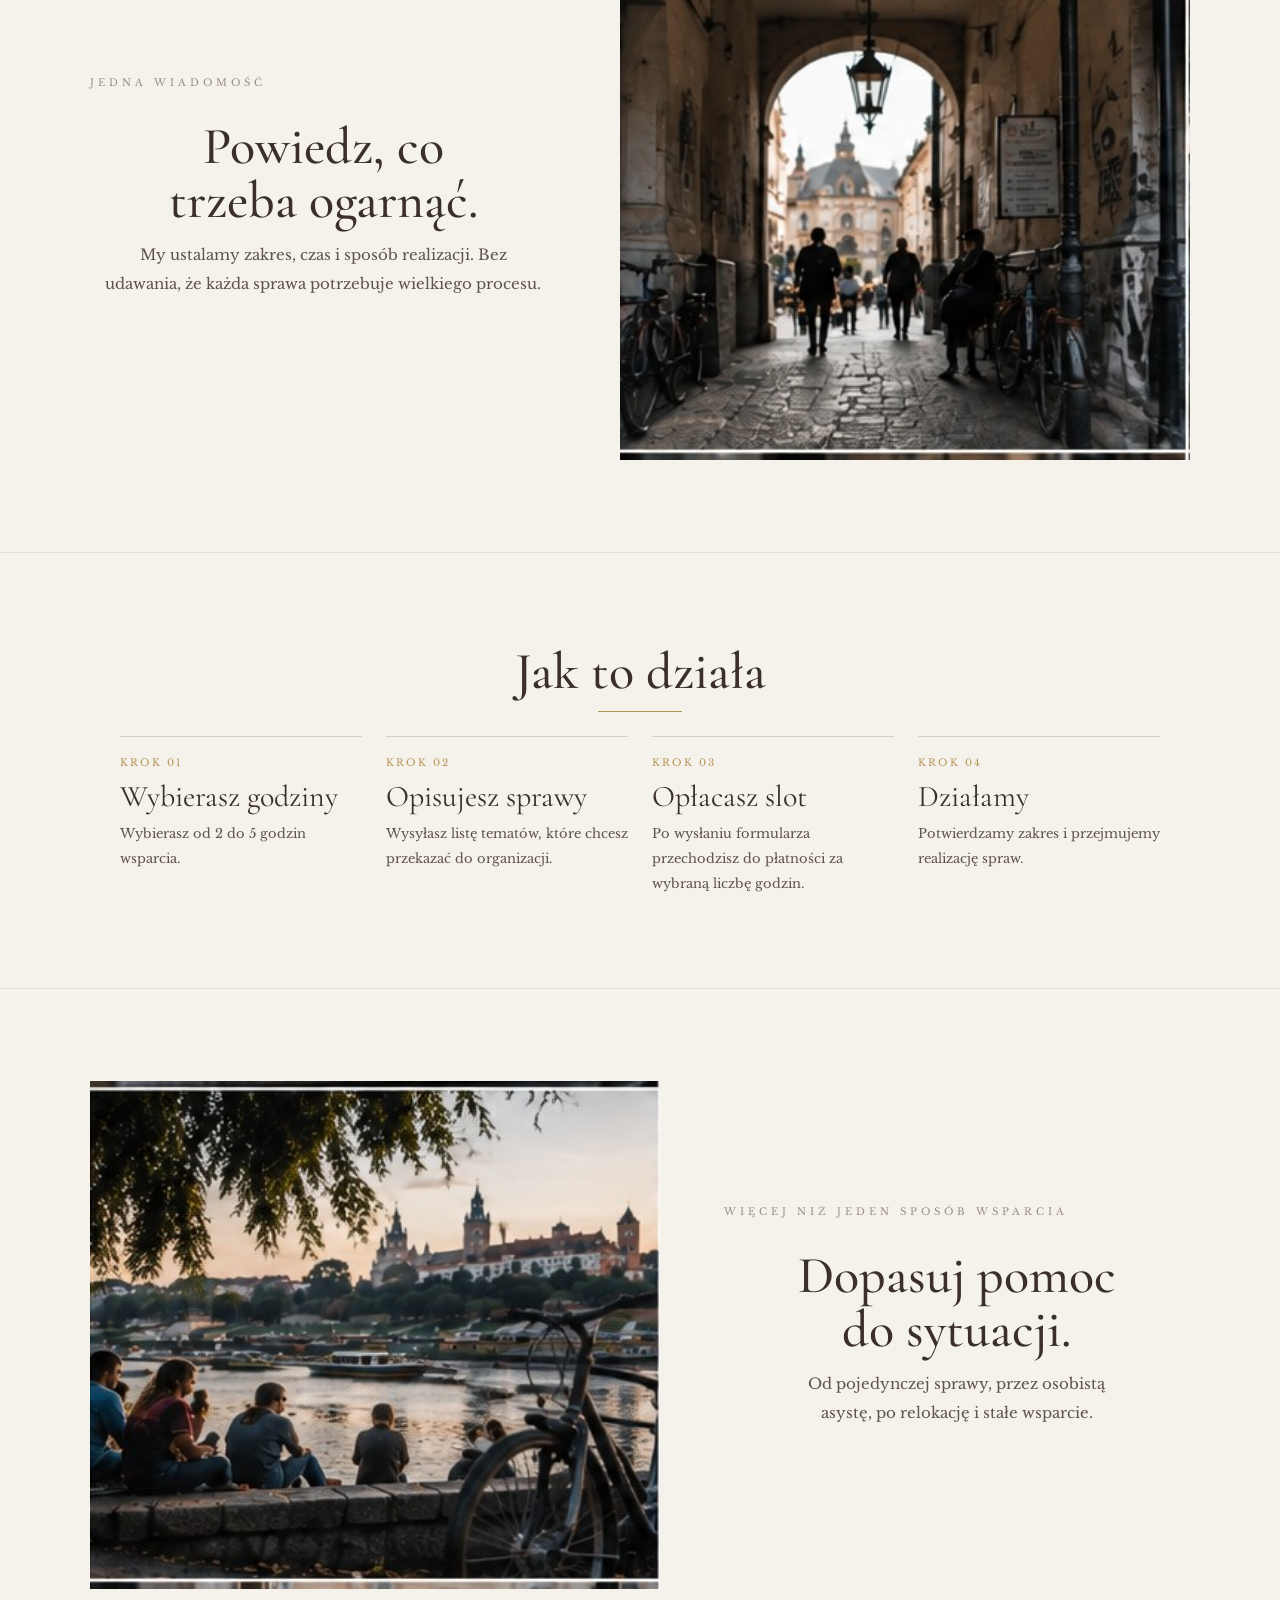
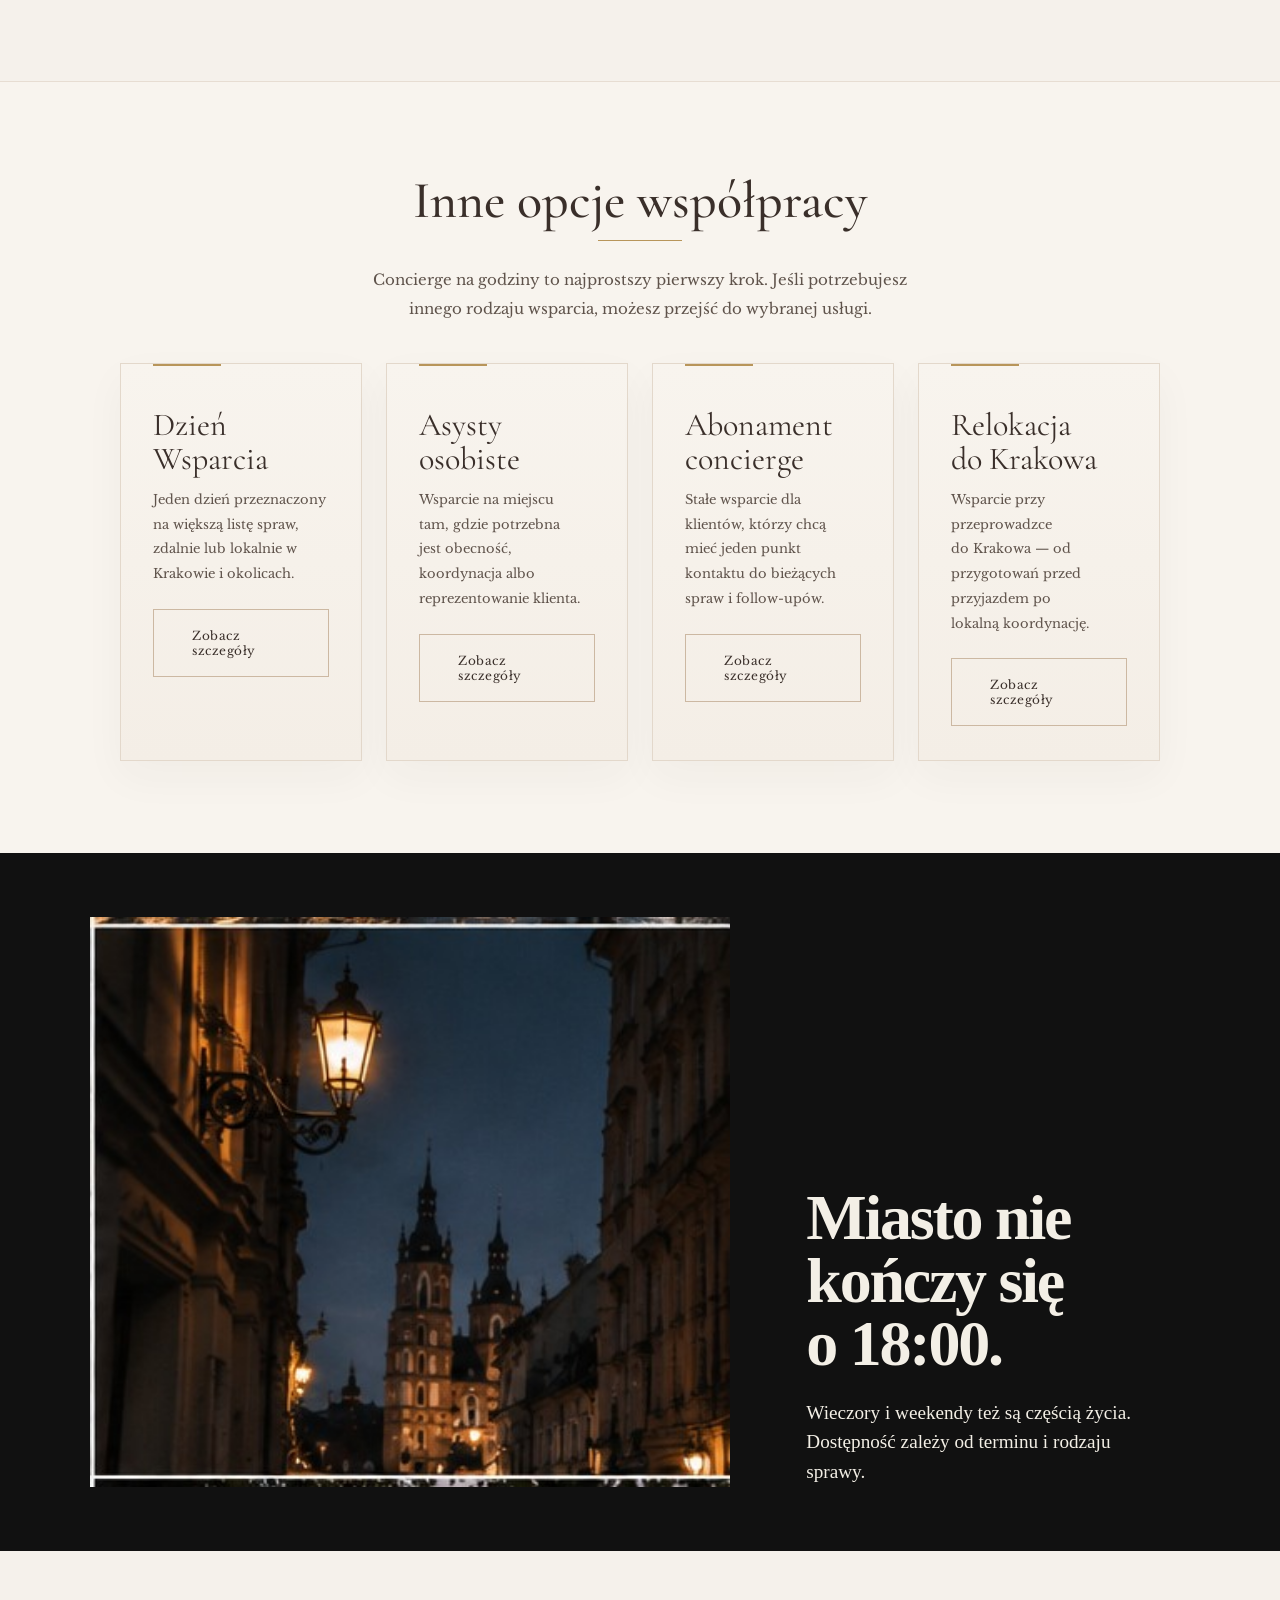
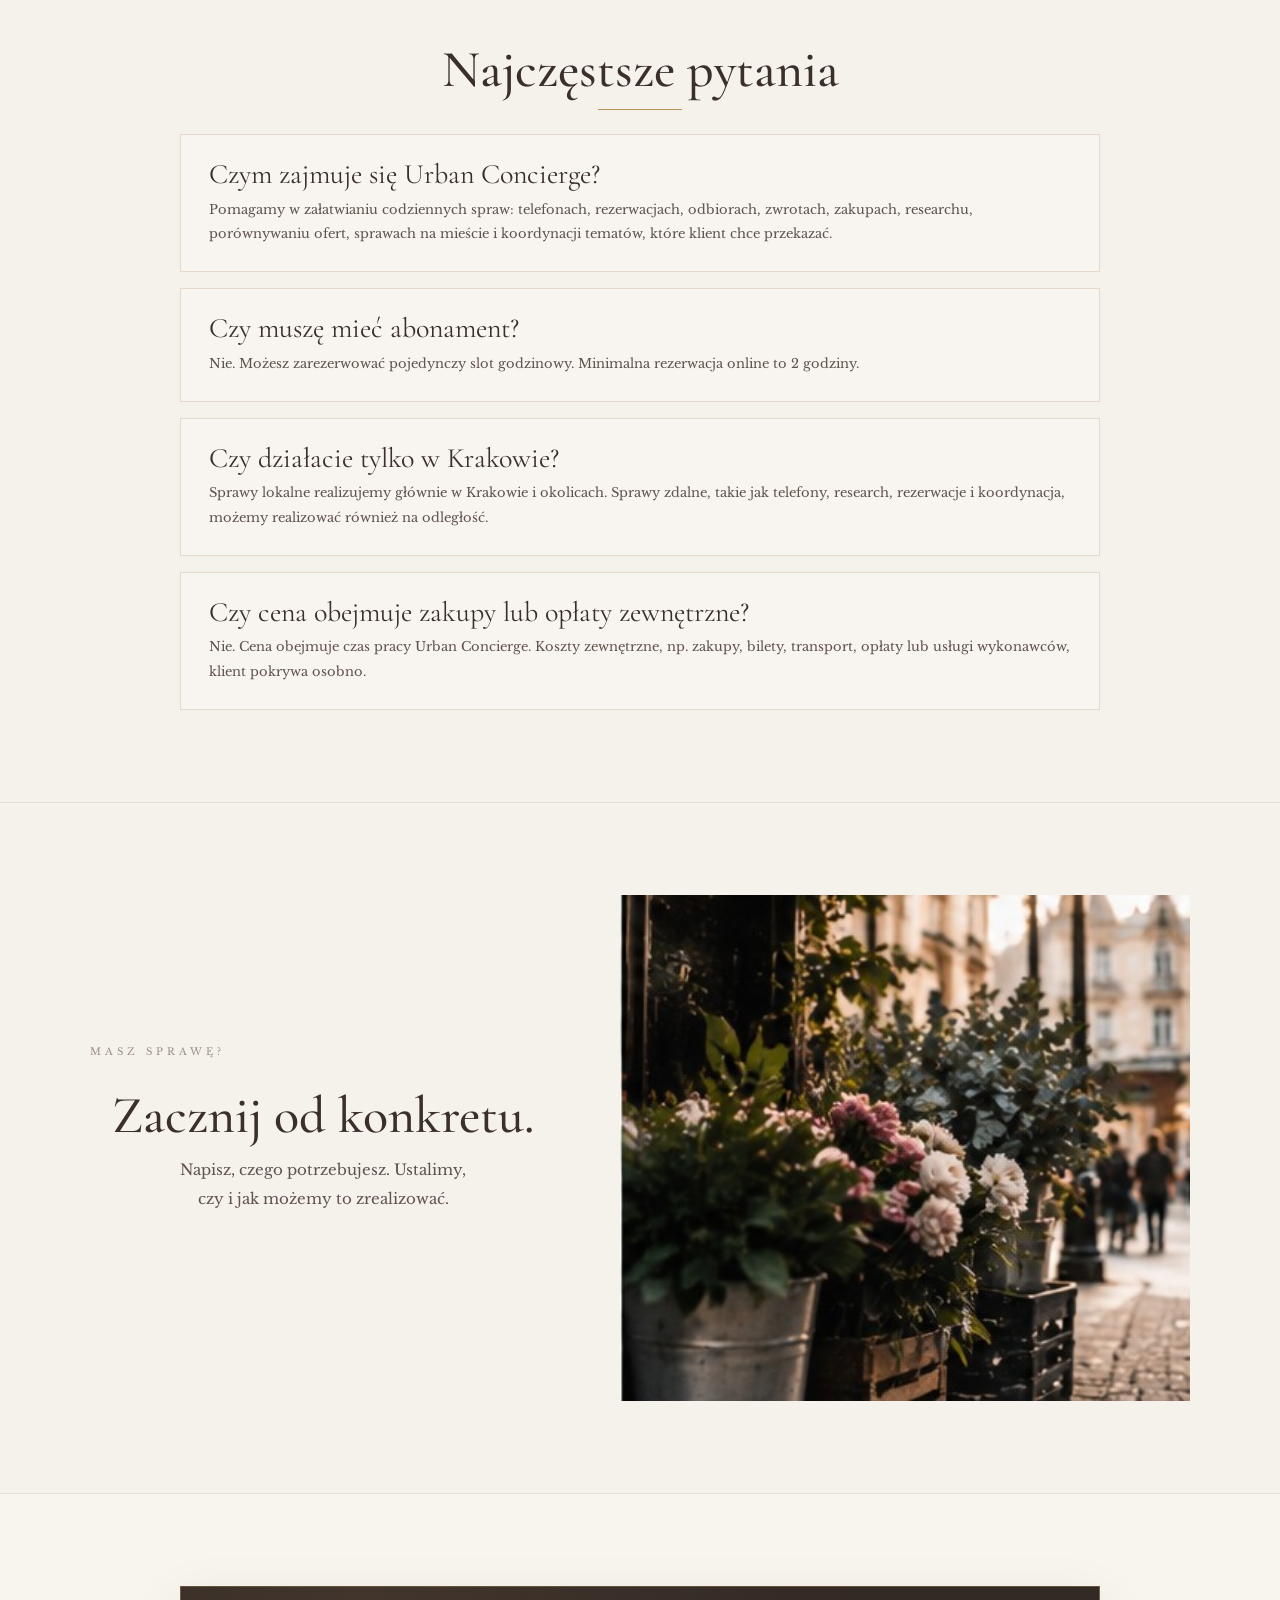
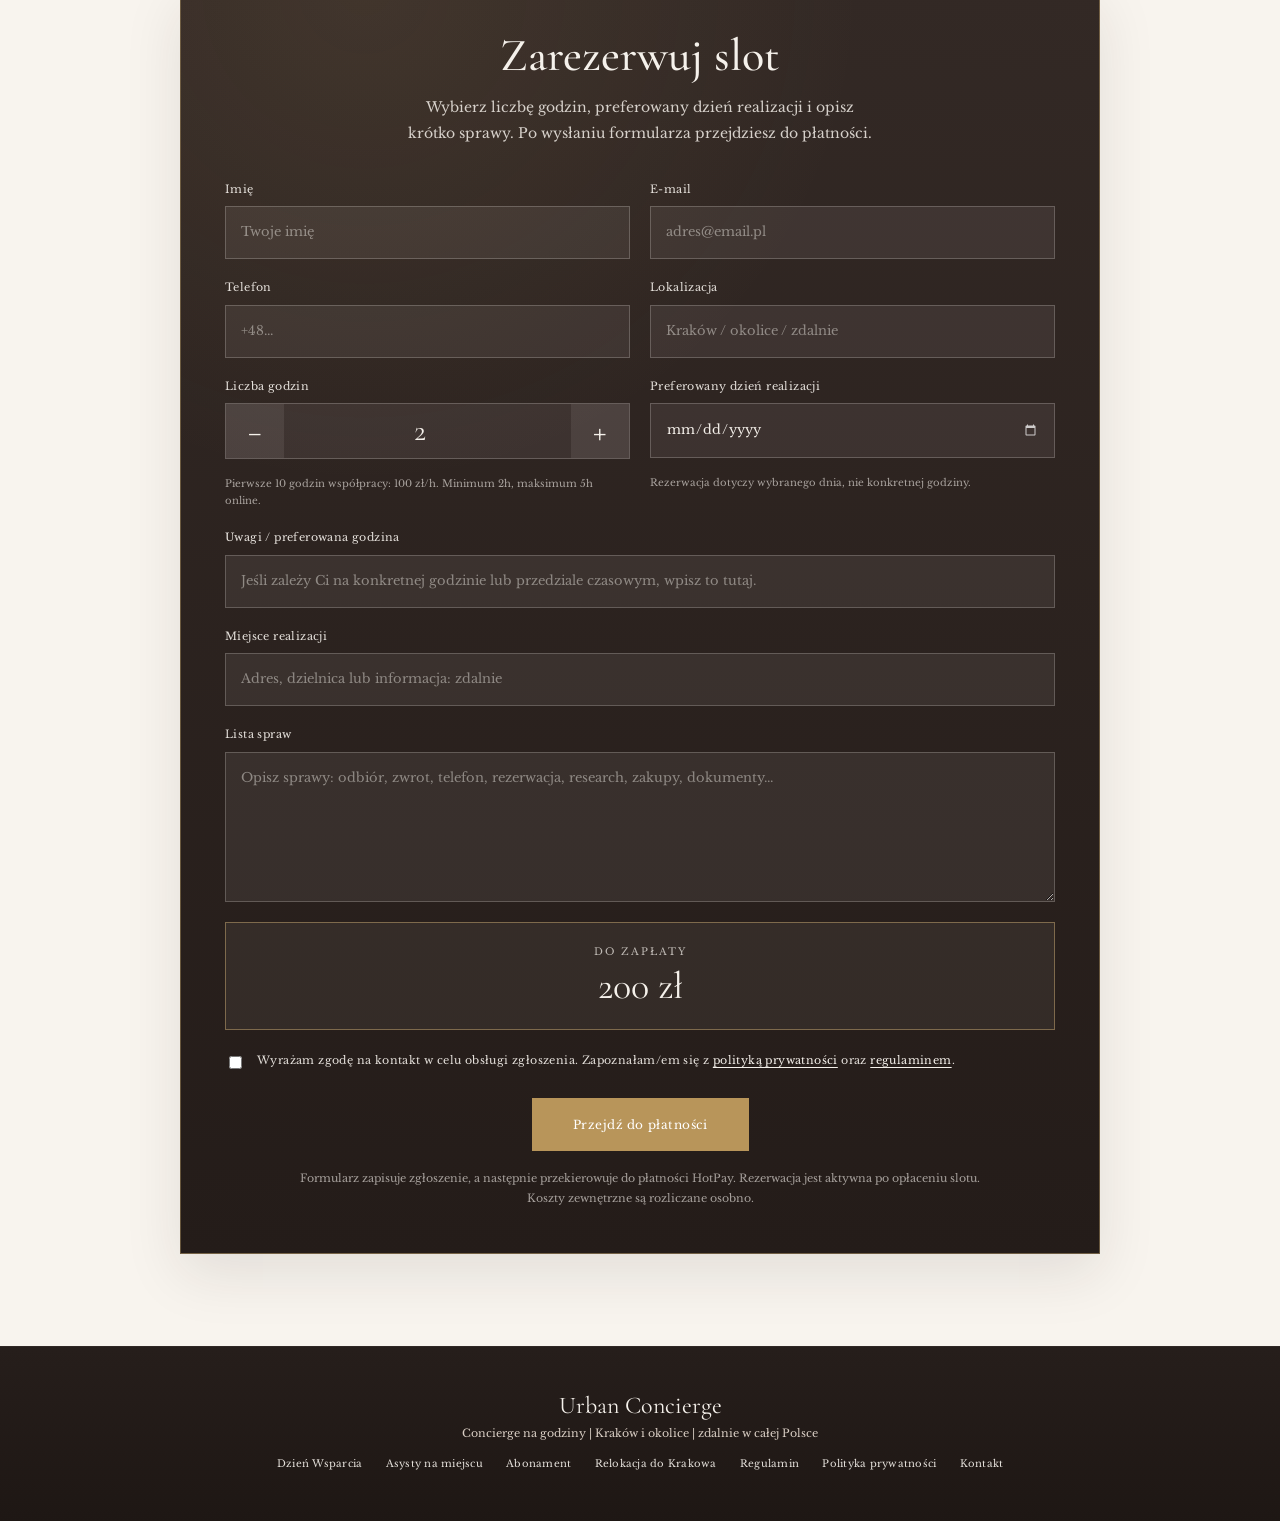
==== commit b7fcef14: "Add files via upload" ====
--- a/index.html
+++ b/index.html
@@ -937,15 +937,18 @@
   .uc-ai-summary{display:none!important}
   @media(max-width:760px){.uc-hero-grid,.uc-photo-split,.uc-photo-split.reverse,.uc-editorial-break .uc-shell{grid-template-columns:1fr}.uc-photo-split.reverse .uc-photo,.uc-photo-split.reverse .uc-photo-copy{order:initial}.uc-h1{font-size:clamp(43px,13vw,66px)!important}.uc-hero-photo{margin-top:8px}.uc-editorial-big{max-width:12ch}}
 
-
-  /* Core-aligned cleanup: modern urban, readable, no overlaps */
-  body,.uc-sub,.uc-intro,.uc-card-copy,.uc-step-copy,.uc-note,.uc-band-copy,.uc-form-copy,.uc-faq-a,.uc-price-copy,.uc-small-note,.uc-footer-sub,.uc-footer-links{font-family:Arial,Helvetica,sans-serif!important}
-  .uc-brand,.uc-h1,.uc-title,.uc-band-title,.uc-form-title,.uc-card-title,.uc-price-value,.uc-editorial-big{font-family:Arial,Helvetica,sans-serif!important}
-  .uc-brand,.uc-h1,.uc-title,.uc-band-title,.uc-editorial-big{font-weight:700}
-  .uc-photo,.uc-hero-photo,.uc-photo-split,.uc-editorial-break{position:relative;z-index:1}
-  .uc-photo img,.uc-hero-photo img{max-width:100%;object-fit:contain!important;position:static!important}
-  .uc-photo-copy,.uc-hero-inner{position:relative;z-index:2;min-width:0}
-  @media(max-width:768px){.uc-photo,.uc-hero-photo{width:100%;max-width:100%;margin-left:0!important;margin-right:0!important}.uc-photo img,.uc-hero-photo img{width:100%;height:auto!important;max-height:none!important}.uc-editorial-break{overflow:hidden}}
+</style>
+
+<style id="uc-system-refresh">
+:root{--uc-ink:#151515;--uc-paper:#f4f1ea;--uc-line:rgba(21,21,21,.16)}
+html{scroll-behavior:smooth}body{overflow-x:hidden}
+.site-nav{display:flex;justify-content:center;gap:18px;flex-wrap:wrap;font-size:12px;letter-spacing:.04em;text-transform:uppercase}.site-nav a{color:inherit;text-decoration:none;border-bottom:1px solid transparent;padding:5px 0}.site-nav a:hover{border-color:currentColor}
+.header-inner,.uc-headerbar{grid-template-columns:1fr auto 1fr!important;align-items:center!important}.header-inner>.site-nav,.uc-headerbar>.site-nav{justify-self:start}.brand,.uc-brand{white-space:nowrap}.lang,.uc-lang-switch{justify-self:end}
+.hero{position:relative}.hero .shell,.uc-hero .uc-shell{position:relative}.hero-inner{max-width:900px}.sub,.intro,.band p,.form-copy,.card p,.card li{line-height:1.65!important}.content{overflow:hidden}.card{min-width:0}
+.uc-photo img,.service-photo img{width:100%;height:auto;display:block}.service-photo{margin:0;overflow:hidden}.service-photo.wide{max-width:1180px;margin:0 auto}.service-photo.inset{max-width:720px;margin:0 auto}.service-photo-section{padding:clamp(34px,5vw,76px) 0}.service-photo-section.dark{background:#171717}.service-photo-section.dark img{opacity:.92}
+.service-editorial{display:grid;grid-template-columns:minmax(0,.9fr) minmax(0,1.1fr);gap:clamp(28px,5vw,76px);align-items:center}.service-editorial.reverse .service-photo{order:2}.service-editorial .service-copy{max-width:600px}.service-eyebrow{font-size:12px;letter-spacing:.13em;text-transform:uppercase;margin-bottom:16px}.service-copy h2{font-size:clamp(34px,5vw,68px);line-height:1;letter-spacing:-.035em;margin:0 0 20px}.service-copy p{font-size:clamp(16px,1.5vw,20px);line-height:1.6;margin:0}
+@media(max-width:900px){.header-inner,.uc-headerbar{grid-template-columns:1fr auto!important}.site-nav{grid-column:1/-1;grid-row:2;justify-self:stretch!important;justify-content:flex-start!important;overflow-x:auto;flex-wrap:nowrap;padding:10px 0 2px}.site-nav a{white-space:nowrap}.brand,.uc-brand{justify-self:start}.lang,.uc-lang-switch{justify-self:end}.service-editorial,.service-editorial.reverse{grid-template-columns:1fr}.service-editorial.reverse .service-photo{order:initial}}
+@media(max-width:600px){.site-nav{gap:15px;font-size:11px}.hero h1,.uc-h1{overflow-wrap:normal;word-break:normal}.offer-strip,.uc-offer-strip{overflow:hidden}.service-photo-section{padding:30px 0}.content,section.content{padding-top:52px!important;padding-bottom:52px!important}}
 </style>
 </head>
 
@@ -954,12 +957,7 @@
 
   <section class="uc-shell uc-brandbar">
     <div class="uc-headerbar">
-      <nav class="uc-mini-nav" aria-label="Nawigacja główna">
-        <a href="#concierge-na-godziny">Concierge na godziny</a>
-        <a href="#co-ogarniamy">Zakres</a>
-        <a href="#jak-to-dziala">Jak działa</a>
-        <a href="#rezerwacja">Rezerwacja</a>
-      </nav>
+      <nav class="site-nav" aria-label="Nawigacja serwisu"><a href="/">Start</a><a href="/1-dzien-wsparcia/">Dzień Wsparcia</a><a href="/asysty/">Asysty</a><a href="/abonament/">Abonament</a><a href="/relokacja-krakow/">Relokacja</a></nav>
 
       <a href="/" class="uc-brand">Urban Concierge</a>
 
@@ -979,7 +977,7 @@
         <h1 class="uc-h1">Miasto ma swoje tempo.</h1>
 
         <div class="uc-sub">
-          Masz sprawę do załatwienia w Krakowie? Przekaż ją nam. Od telefonu i rezerwacji, przez odbiór, zakupy czy znalezienie wykonawcy, po osobistą asystę, pomoc bliskiej osobie i relokację. Urban Concierge jest po to, żeby realne życie było prostsze.
+          Praktyczna pomoc w załatwianiu codziennych spraw: telefony, rezerwacje, odbiory, zwroty, zakupy, research, sprawy na mieście i koordynacja tematów, które nie powinny już wracać na Twoją listę.
         </div>
 
         <div class="uc-offer-strip">
@@ -1019,10 +1017,10 @@
 
   <section class="uc-band" id="concierge-na-godziny">
     <div class="uc-shell">
-      <div class="uc-band-title">Nie musisz mieć concierge na co dzień. Wystarczy, że masz sprawę.</div>
+      <div class="uc-band-title">Bez abonamentu. Kiedy potrzebujesz i do czego potrzebujesz.</div>
       <div class="uc-band-rule"></div>
       <div class="uc-band-copy">
-        Urban Concierge działa w zwykłym życiu: kiedy brakuje Ci czasu, nie możesz być gdzieś osobiście, potrzebujesz kogoś na miejscu albo po prostu nie chcesz poświęcać kolejnego popołudnia na telefony, dojazdy i ustalenia. Opisujesz sytuację — my organizujemy resztę w uzgodnionym zakresie.
+        Urban Concierge to praktyczne wsparcie dla osób, które mają za dużo spraw na głowie i chcą przekazać część codziennej logistyki komuś, kto spokojnie ją zorganizuje, dopilnuje i domknie.
       </div>
     </div>
   </section>
@@ -1070,28 +1068,28 @@
 
   <section class="uc-section">
     <div class="uc-shell">
-      <h2 class="uc-title">Sytuacje, w których możemy Cię odciążyć</h2>
+      <h2 class="uc-title">Dla kogo jest ta usługa?</h2>
       <div class="uc-rule"></div>
 
       <div class="uc-grid-3">
         <div class="uc-card">
-          <div class="uc-card-title">Kiedy nie masz czasu być wszędzie</div>
+          <div class="uc-card-title">Dla osób zapracowanych</div>
           <p class="uc-card-copy">
-            Trzeba odebrać zamówienie, znaleźć fachowca, zawieźć coś, zrobić research, umówić termin albo dopilnować sprawy na miejscu. Nie musisz układać pod to całego dnia.
+            Gdy prywatne sprawy odkładasz tygodniami, bo zawsze jest coś pilniejszego.
           </p>
         </div>
 
         <div class="uc-card">
-          <div class="uc-card-title">Kiedy ktoś bliski potrzebuje wsparcia</div>
+          <div class="uc-card-title">Dla rodzin i opiekunów</div>
           <p class="uc-card-copy">
-            Możemy towarzyszyć bliskiej osobie podczas wizyty, pomóc seniorowi w dotarciu na miejsce, odebrać kogoś po zabiegu albo zorganizować bezpieczny powrót i potrzebne sprawy po drodze.
+            Gdy trzeba połączyć pracę, dom, terminy, telefony, odbiory i codzienną logistykę.
           </p>
         </div>
 
         <div class="uc-card">
-          <div class="uc-card-title">Kiedy potrzebujesz swojego człowieka w Krakowie</div>
+          <div class="uc-card-title">Dla osób spoza Krakowa</div>
           <p class="uc-card-copy">
-            Jesteś poza miastem, dopiero się przeprowadzasz albo po prostu potrzebujesz lokalnej obecności. Sprawdzimy, odbierzemy, przekażemy, skoordynujemy i damy Ci znać, co zostało zrobione.
+            Gdy potrzebujesz kogoś lokalnie na miejscu: do sprawdzenia, odbioru, przekazania lub dopilnowania sprawy.
           </p>
         </div>
       </div>
@@ -1178,7 +1176,7 @@
       <div class="uc-rule"></div>
 
       <div class="uc-intro">
-        Nie musisz najpierw wiedzieć, jak nazwać usługę. Zacznij od swojej sytuacji. Jeśli potrzebujesz obecności drugiej osoby, wybierz Asystę. Jeśli masz większą listę spraw — Dzień Wsparcia. Jeśli tematy wracają regularnie — Abonament. Jeśli przenosisz życie do Krakowa — Relokację.
+        Concierge na godziny to najprostszy pierwszy krok. Jeśli potrzebujesz innego rodzaju wsparcia, możesz przejść do wybranej usługi.
       </div>
 
       <div class="uc-grid-4">
@@ -1190,7 +1188,7 @@
 
         <div class="uc-card">
           <div class="uc-card-title">Asysty osobiste</div>
-          <p class="uc-card-copy">Druga osoba wtedy, kiedy naprawdę jej potrzebujesz: przy wizycie, dla seniora lub bliskiej osoby, po zabiegu, podczas formalności, odbioru albo sytuacji, której nie chcesz przechodzić czy organizować samodzielnie.</p>
+          <p class="uc-card-copy">Wsparcie na miejscu tam, gdzie potrzebna jest obecność, koordynacja albo reprezentowanie klienta.</p>
           <a href="/asysty/" class="uc-btn uc-btn-secondary" style="margin:22px 0 0 0;">Zobacz szczegóły</a>
         </div>
 
@@ -1209,7 +1207,7 @@
     </div>
   </section>
 
-  <section class="uc-editorial-break"><div class="uc-shell"><figure class="uc-photo"><img src="/assets/photos/krakow-08.jpg" alt="Kraków wieczorem"></figure><div><div class="uc-editorial-big">Miasto prawie nigdy nie zasypia. My też nie zawsze.</div><div class="uc-editorial-small">Standardowe godziny to 8:00–18:00. Wieczory i weekendy są możliwe zależnie od dostępności i rodzaju sprawy, według podwyższonej stawki.</div></div></div></section>
+  <section class="uc-editorial-break"><div class="uc-shell"><figure class="uc-photo"><img src="/assets/photos/krakow-08.jpg" alt="Kraków wieczorem"></figure><div><div class="uc-editorial-big">Miasto nie kończy się o 18:00.</div><div class="uc-editorial-small">Wieczory i weekendy też są częścią życia. Dostępność zależy od terminu i rodzaju sprawy.</div></div></div></section>
 
   <section class="uc-section">
     <div class="uc-shell">
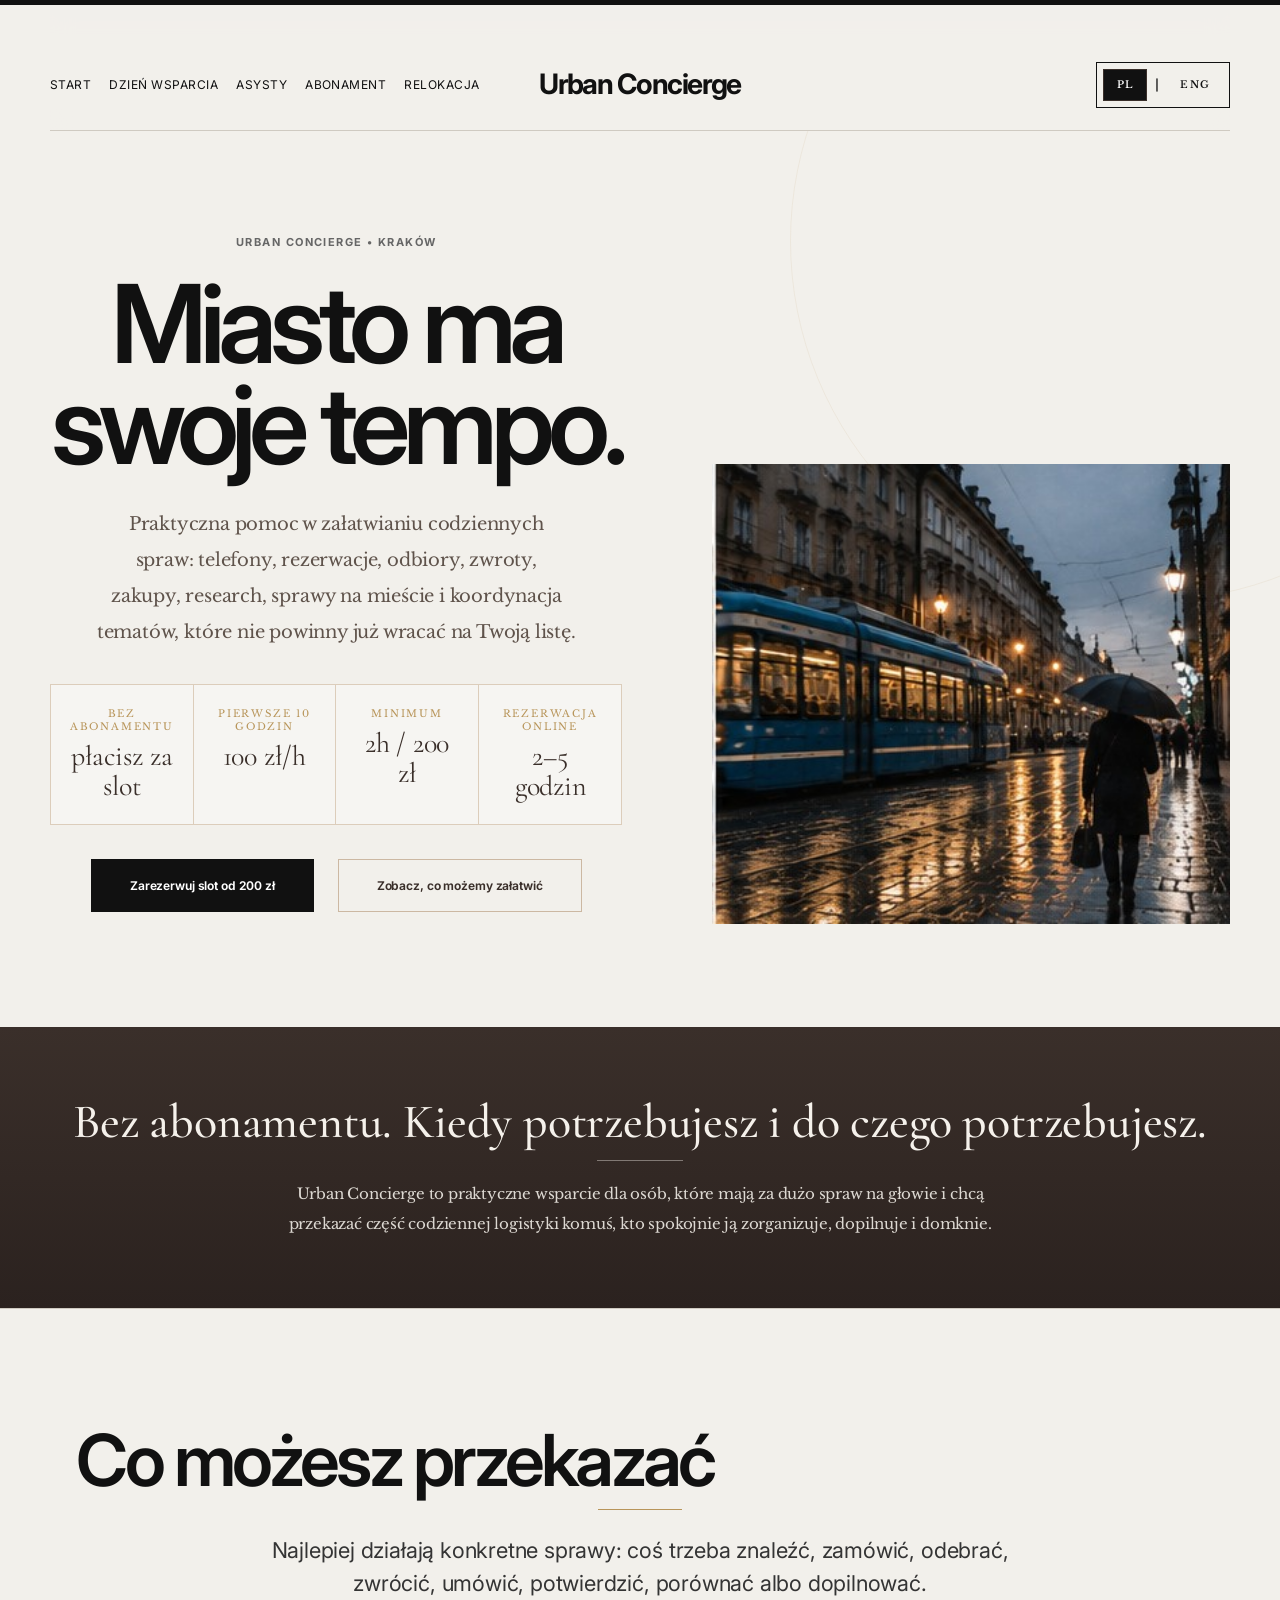
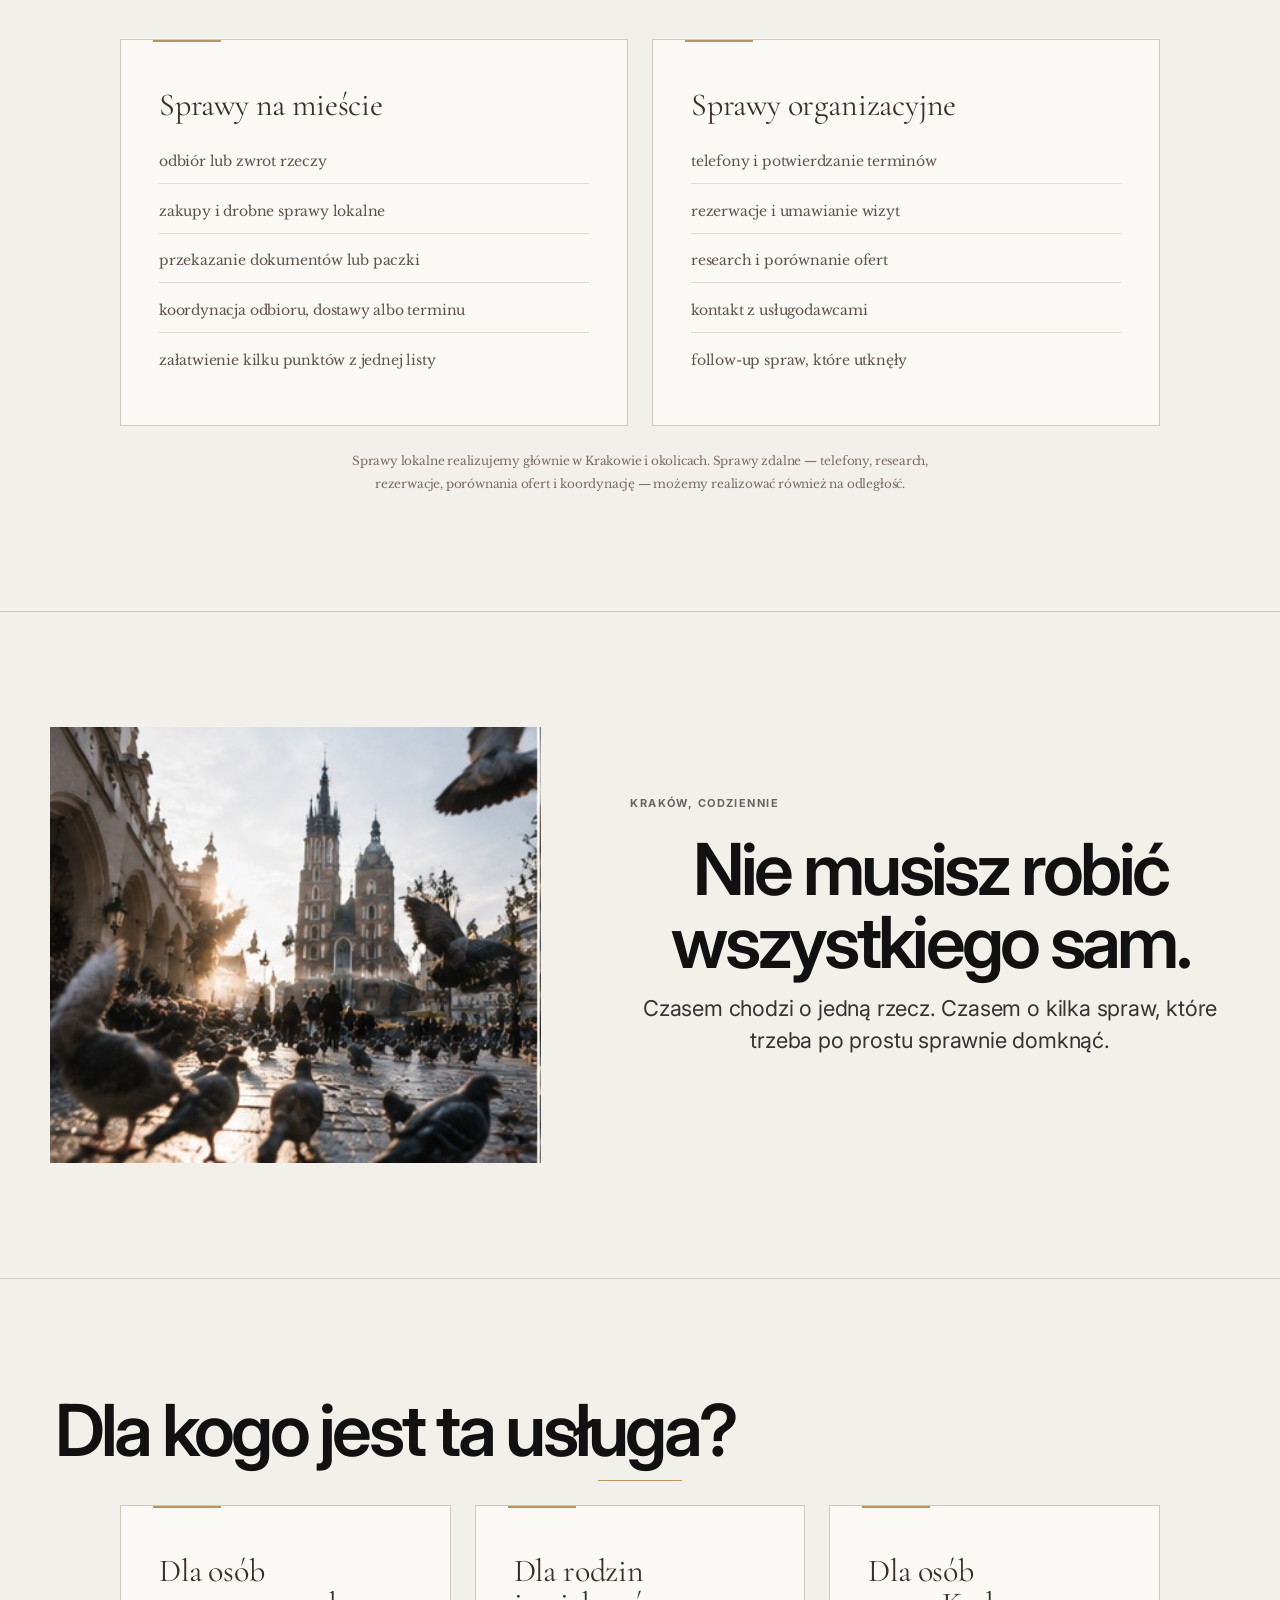
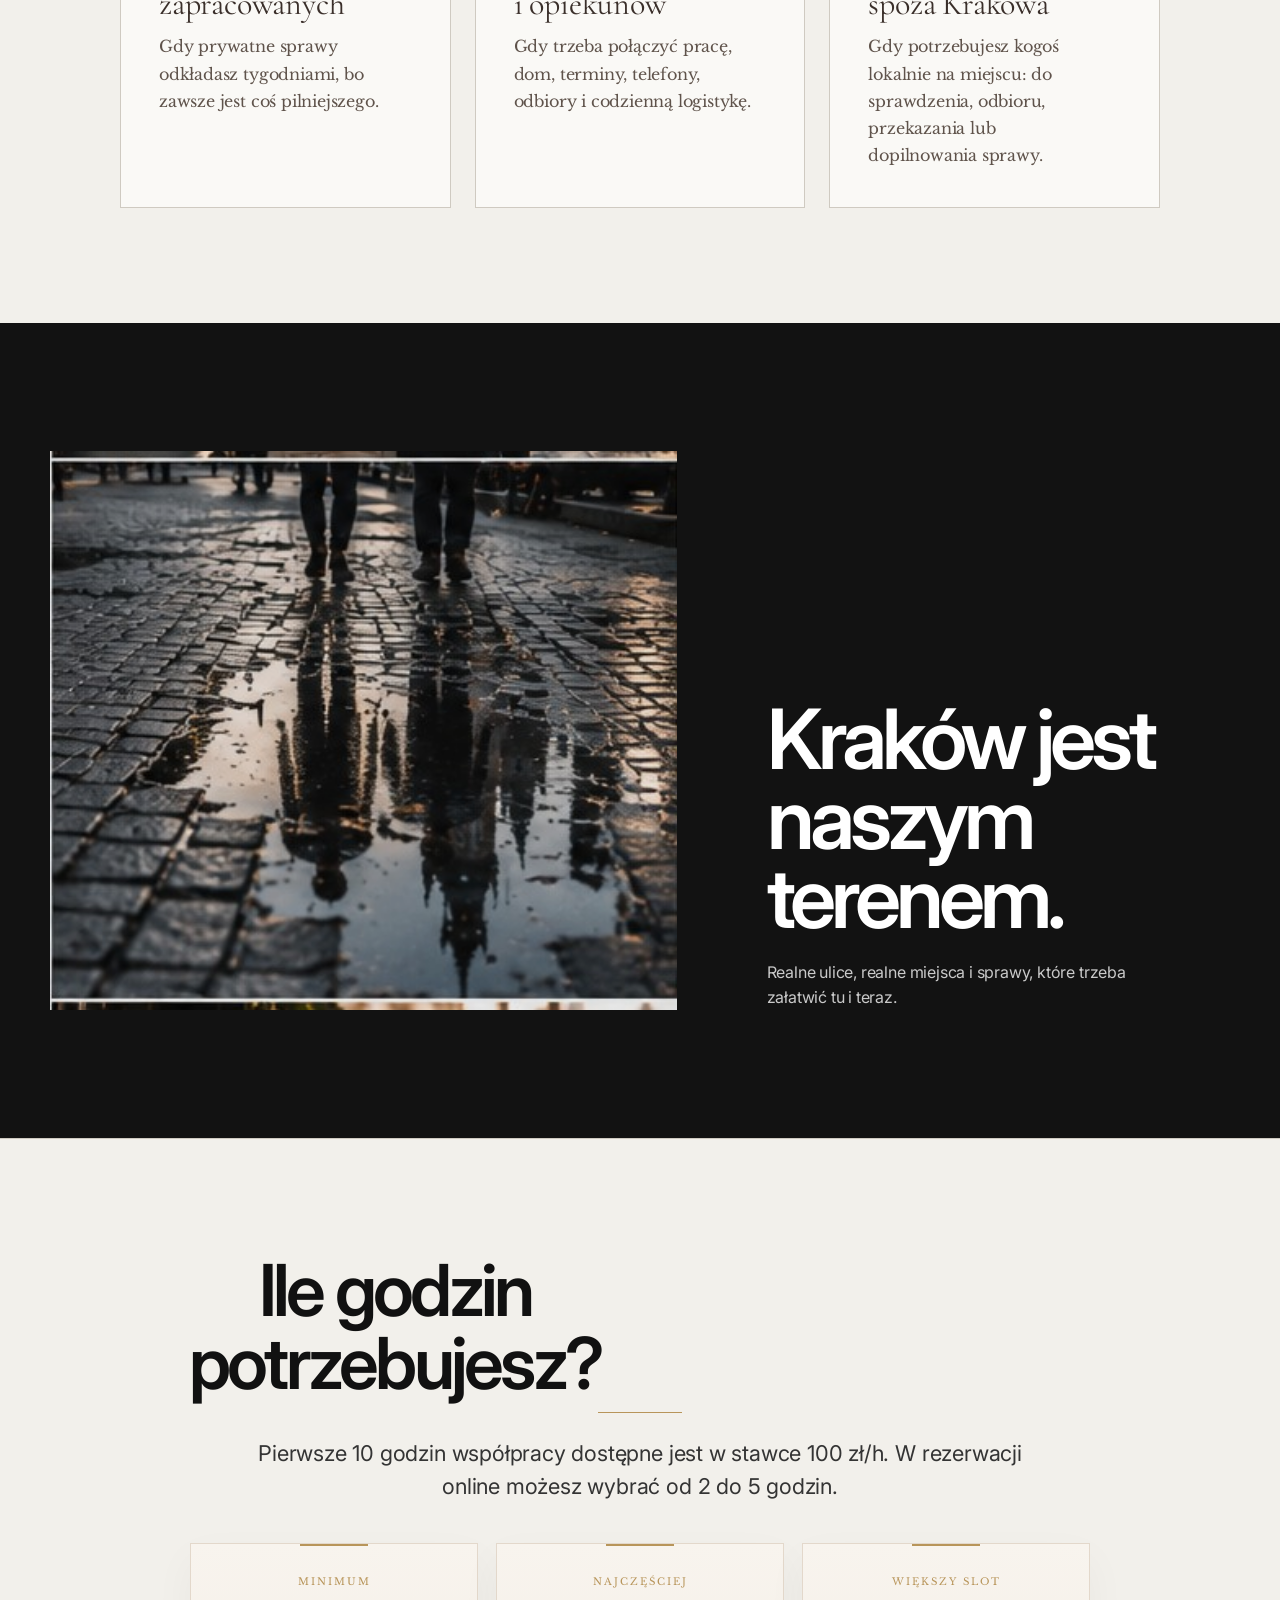
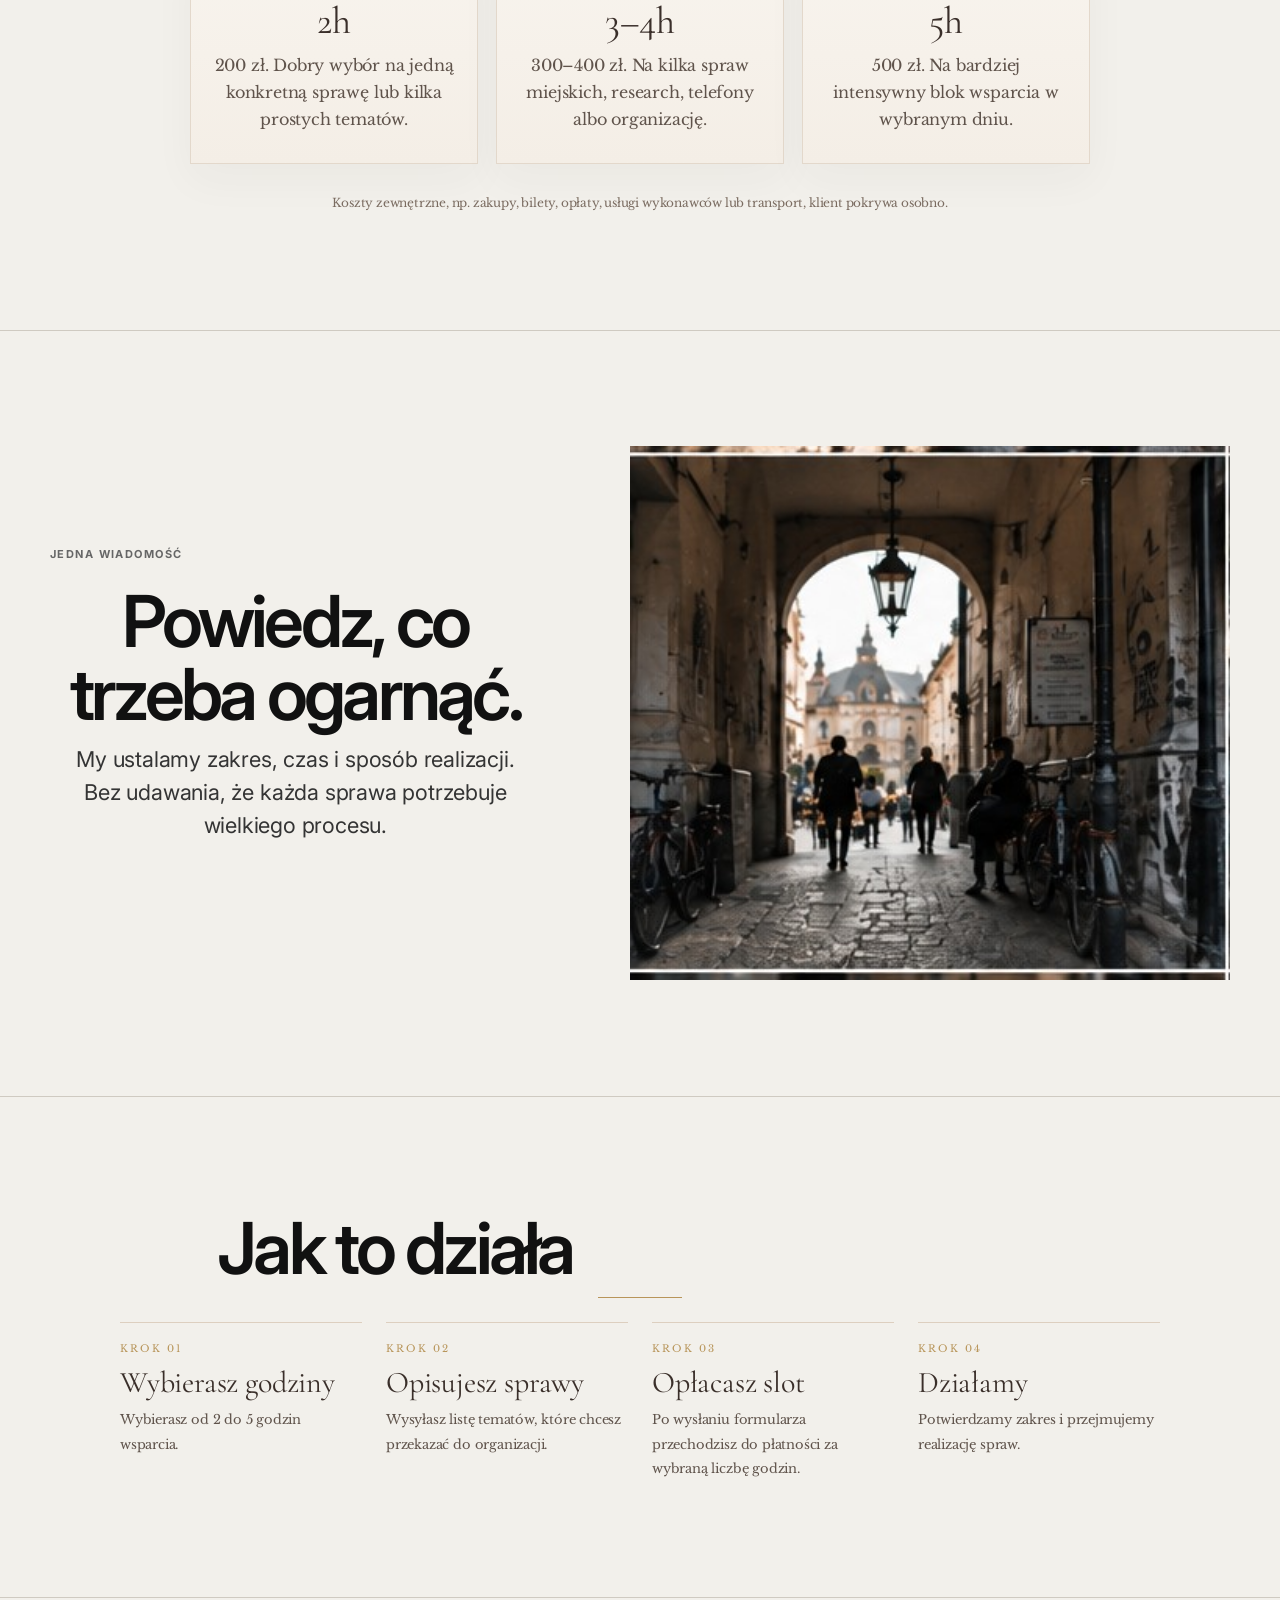
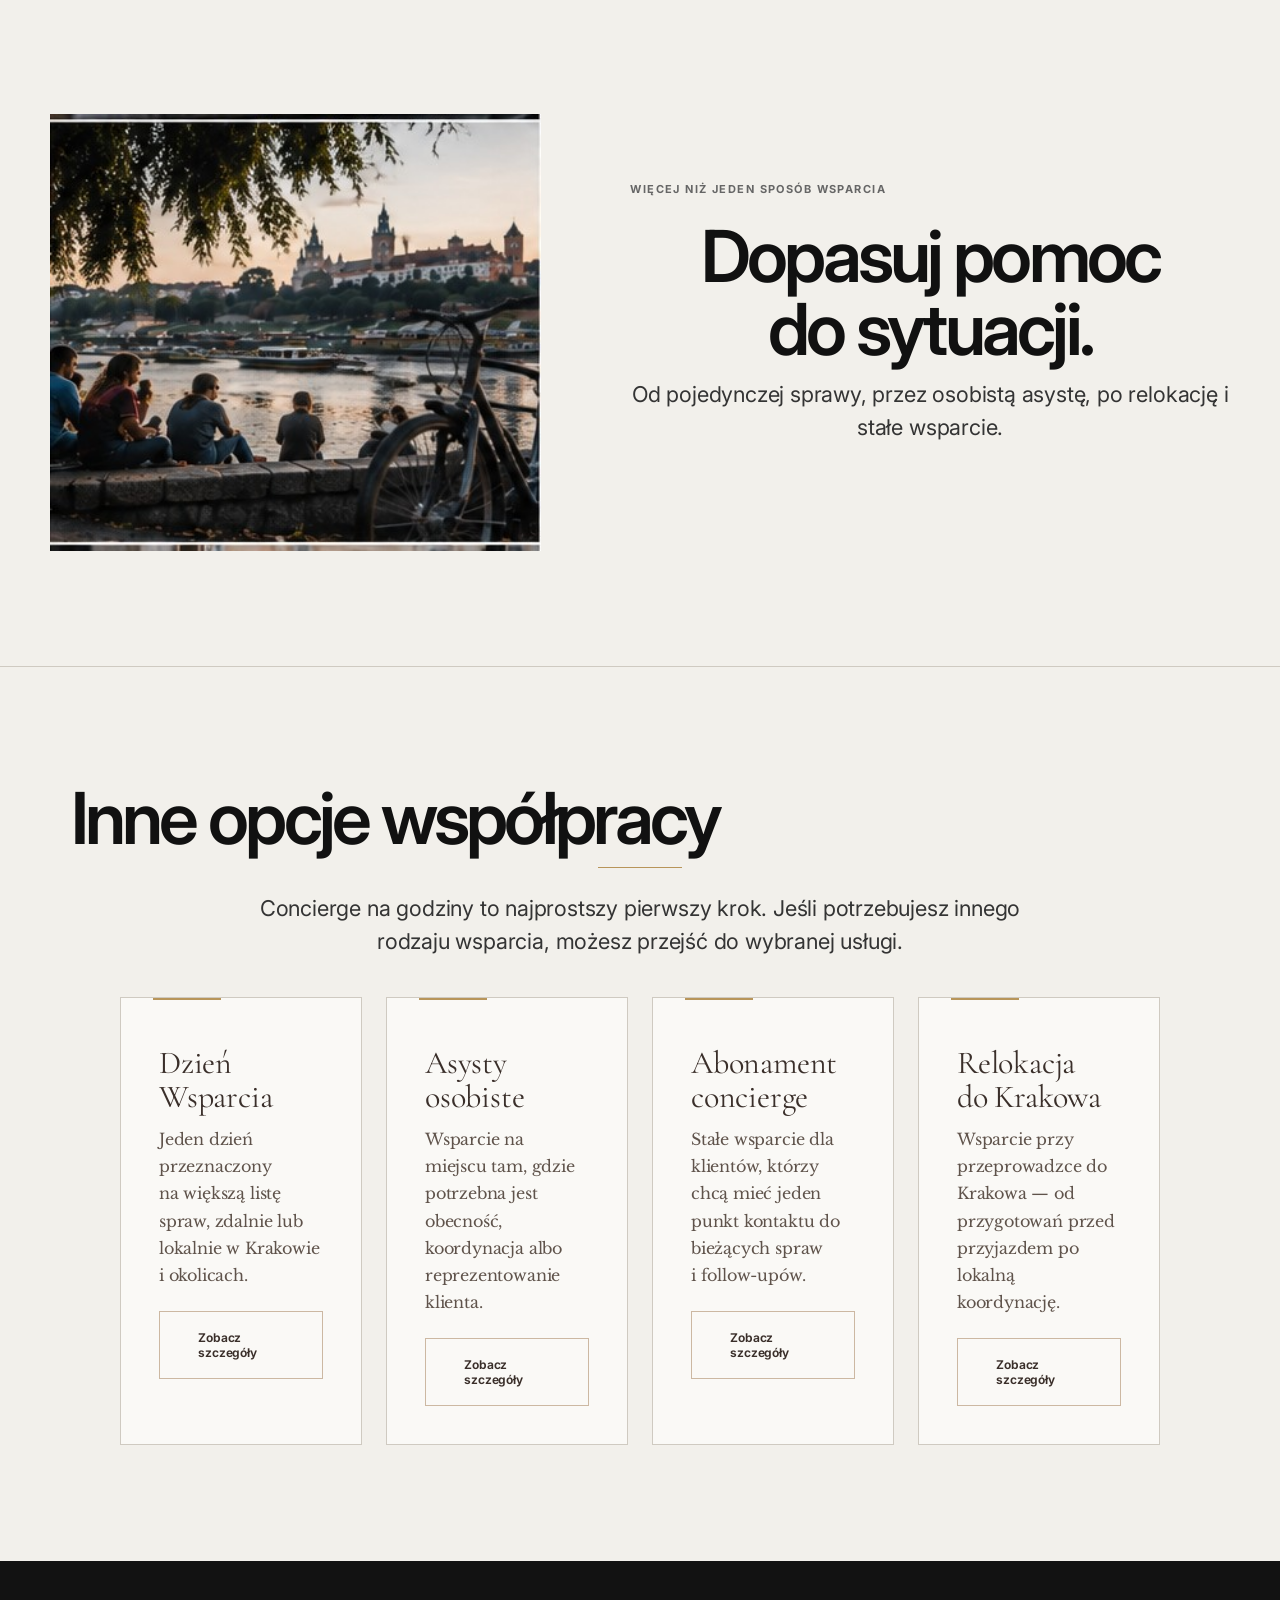
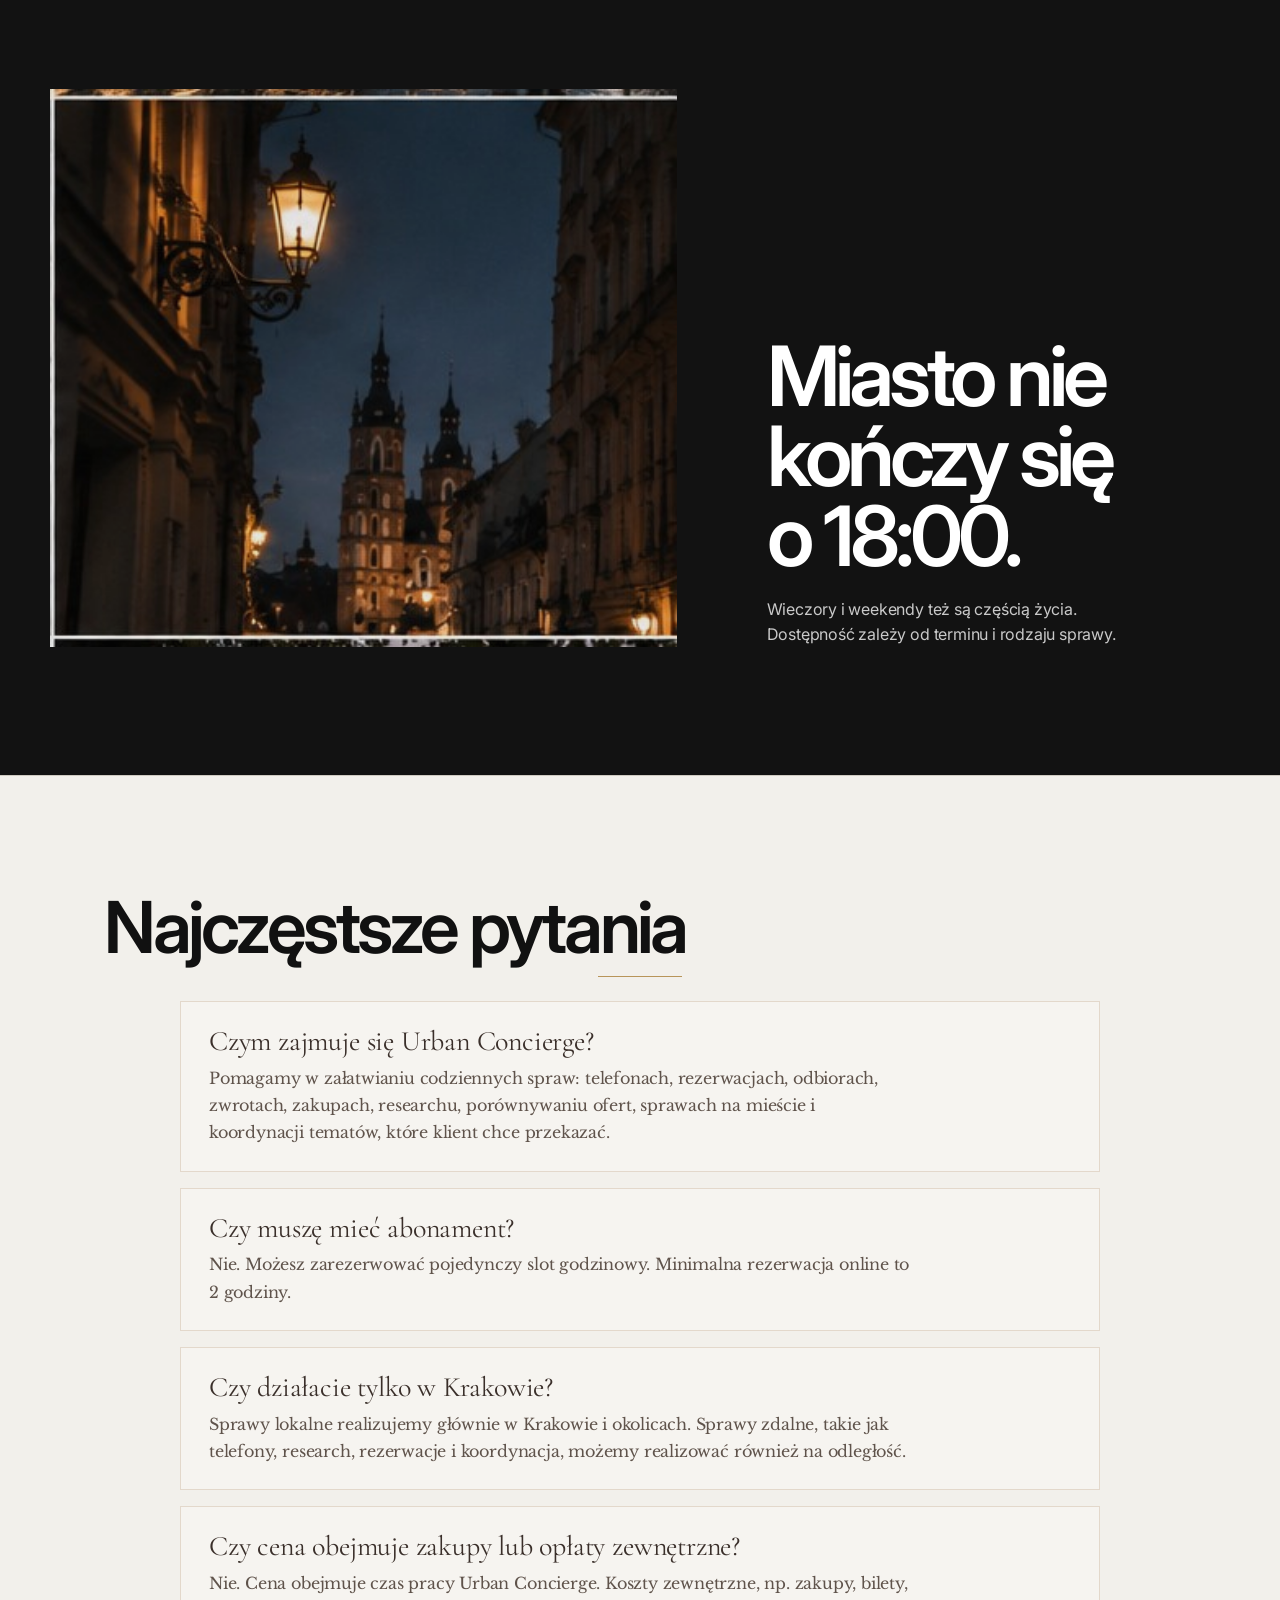
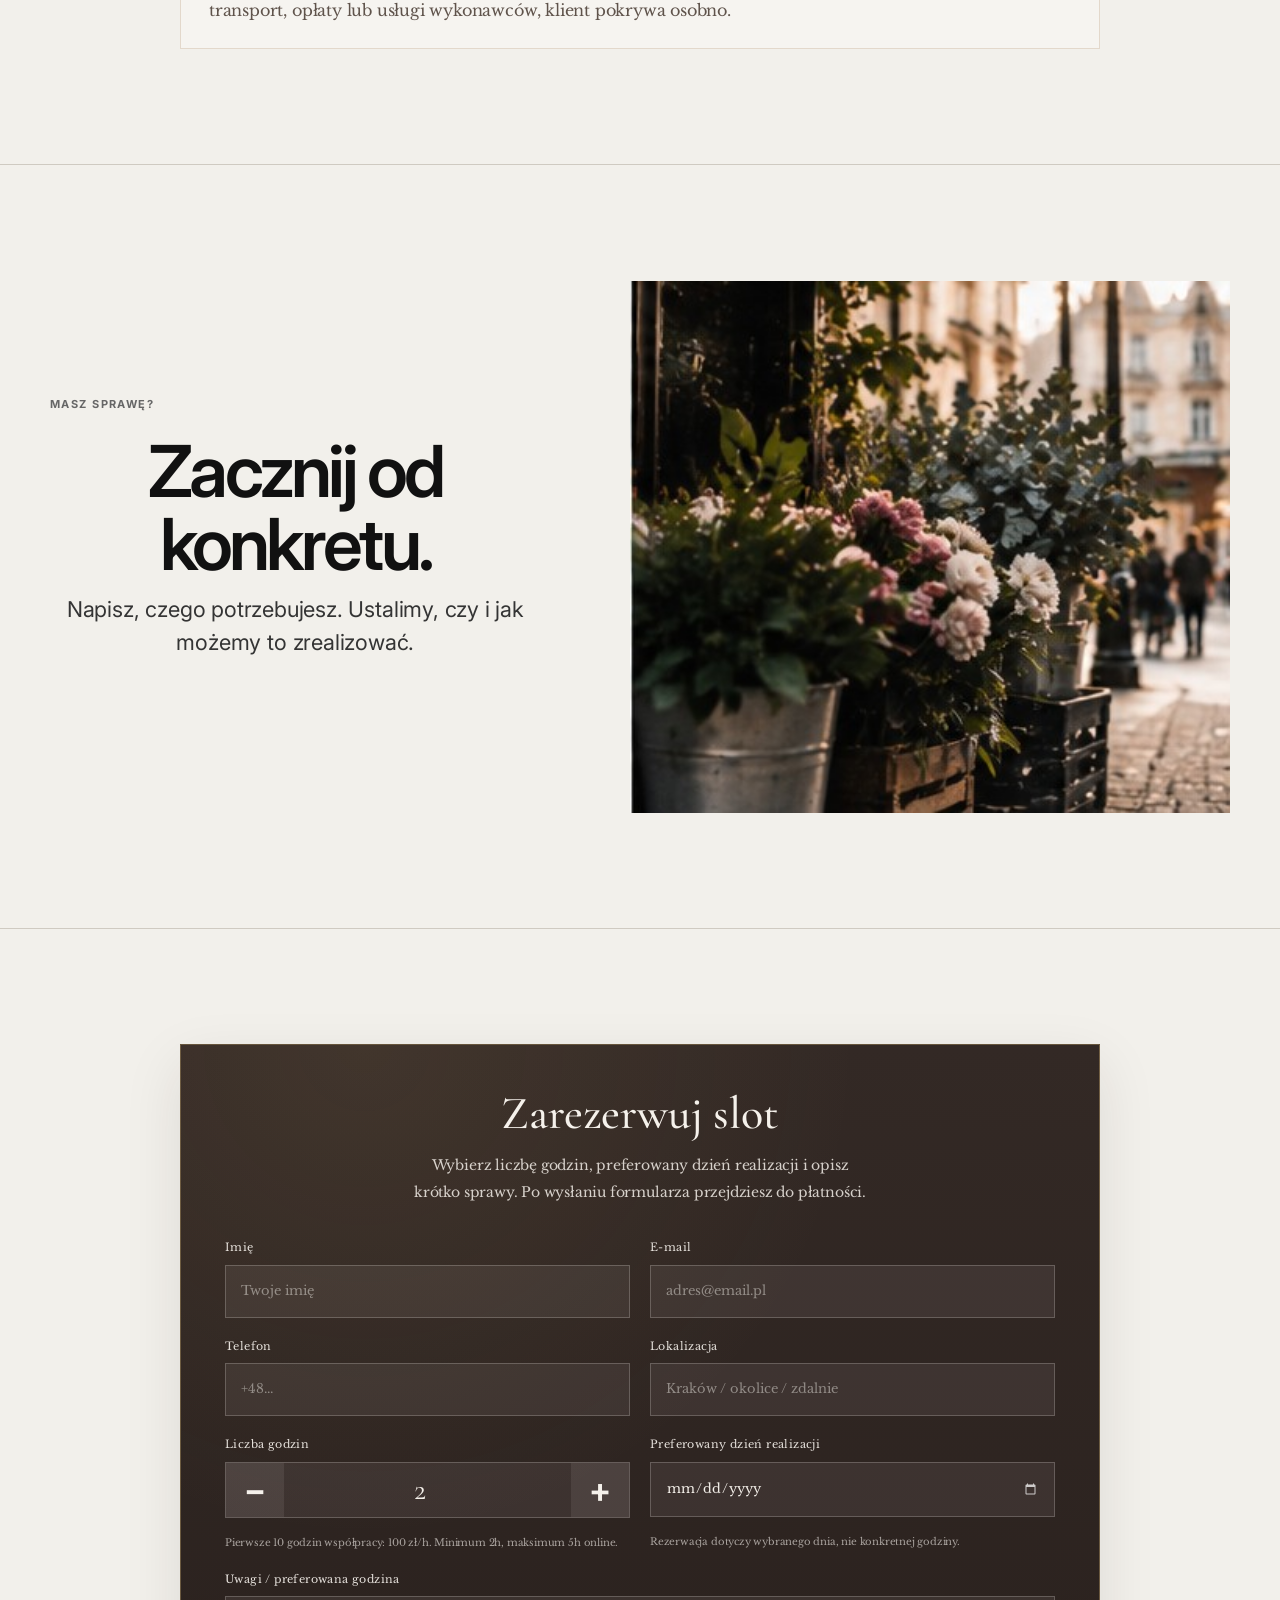
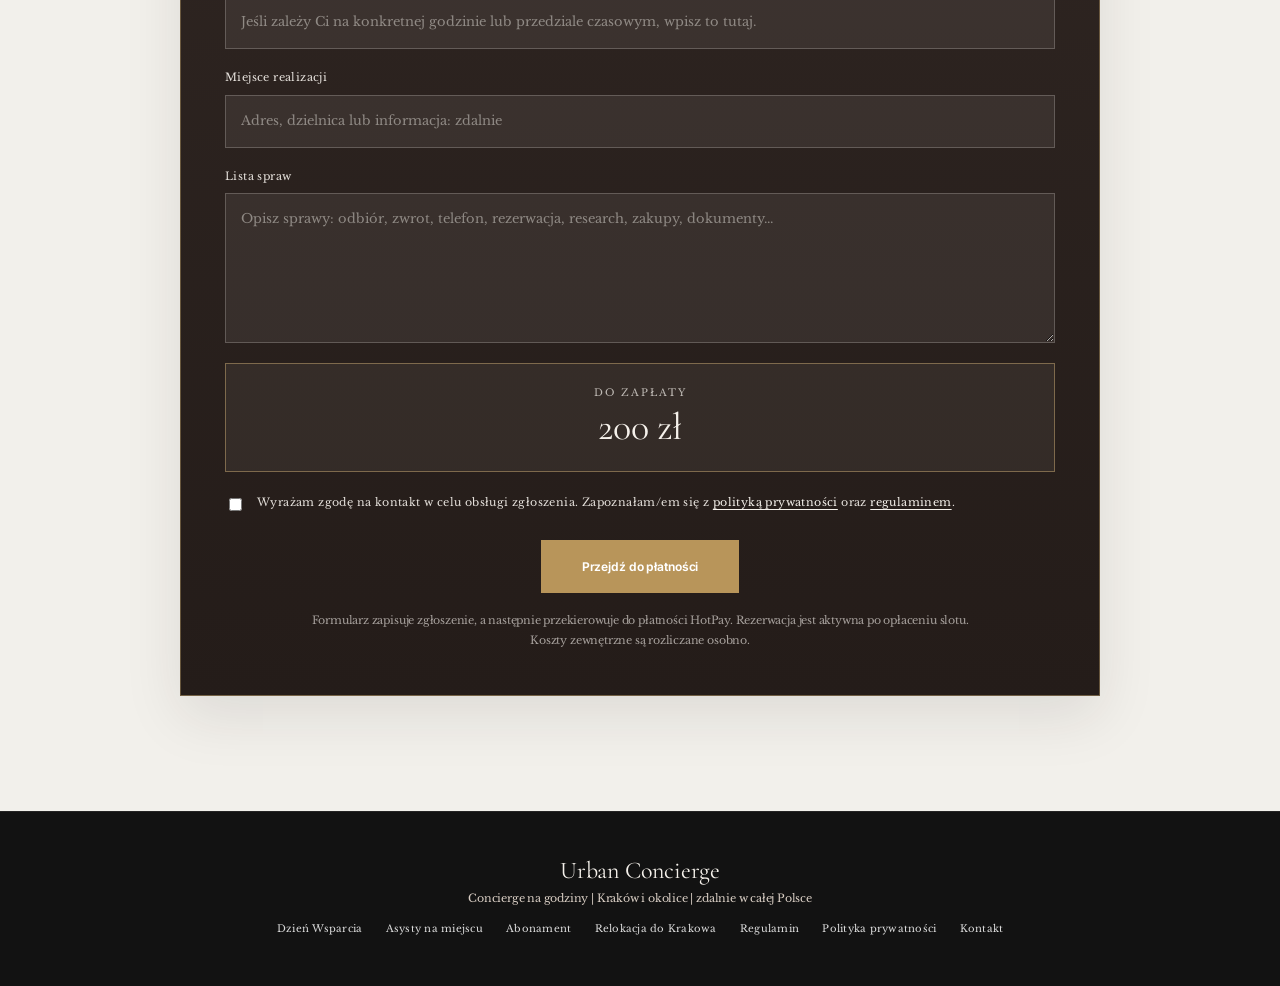
==== commit 05e848ff: "Add files via upload" ====
--- a/index.html
+++ b/index.html
@@ -950,6 +950,7 @@
 @media(max-width:900px){.header-inner,.uc-headerbar{grid-template-columns:1fr auto!important}.site-nav{grid-column:1/-1;grid-row:2;justify-self:stretch!important;justify-content:flex-start!important;overflow-x:auto;flex-wrap:nowrap;padding:10px 0 2px}.site-nav a{white-space:nowrap}.brand,.uc-brand{justify-self:start}.lang,.uc-lang-switch{justify-self:end}.service-editorial,.service-editorial.reverse{grid-template-columns:1fr}.service-editorial.reverse .service-photo{order:initial}}
 @media(max-width:600px){.site-nav{gap:15px;font-size:11px}.hero h1,.uc-h1{overflow-wrap:normal;word-break:normal}.offer-strip,.uc-offer-strip{overflow:hidden}.service-photo-section{padding:30px 0}.content,section.content{padding-top:52px!important;padding-bottom:52px!important}}
 </style>
+  <link rel="stylesheet" href="/assets/urban-2026.css">
 </head>
 
 <body>
--- a/assets/urban-2026.css
+++ b/assets/urban-2026.css
@@ -0,0 +1,4 @@
+@import url('https://fonts.googleapis.com/css2?family=Inter:wght@400;500;600;700&display=swap');
+:root{--uc-bg:#f2f0eb;--uc-paper:#faf9f6;--uc-ink:#111;--uc-muted:#666;--uc-line:#cfcac1;--uc-dark:#121212;--uc-accent:#e34a25}
+html{background:var(--uc-bg)!important;overflow-x:hidden}body{background:var(--uc-bg)!important;color:var(--uc-ink)!important;font-family:Inter,Arial,sans-serif!important;overflow-x:hidden;letter-spacing:-.012em}*,*:before,*:after{box-sizing:border-box}img{max-width:100%;height:auto;display:block}p,li,.uc-intro,.uc-copy,.service-copy{overflow-wrap:break-word;word-break:normal;hyphens:none;text-wrap:pretty}.uc-shell,.shell{width:min(1180px,calc(100% - 48px))!important;max-width:1180px!important;margin-inline:auto!important;padding-inline:0!important}.uc-topbar{height:5px!important;background:var(--uc-ink)!important}.uc-brandbar,header{background:rgba(242,240,235,.94)!important;backdrop-filter:blur(12px);position:relative;z-index:50}.uc-headerbar{min-height:92px!important;border-bottom:1px solid var(--uc-line);display:grid!important;grid-template-columns:1fr auto 1fr!important;gap:24px!important}.uc-brand,.brand,.logo{font-family:Inter,Arial,sans-serif!important;font-size:clamp(20px,2.2vw,31px)!important;font-weight:700!important;letter-spacing:-.055em!important;color:var(--uc-ink)!important;text-transform:none!important}.uc-mini-nav,.uc-lang-switch,.nav,.nav a,.uc-mini-nav a{font-family:Inter,Arial,sans-serif!important;font-size:11px!important;font-weight:600!important;letter-spacing:.05em!important}.uc-lang-switch{border:1px solid var(--uc-ink)!important;background:transparent!important}.uc-lang-current{background:var(--uc-ink)!important;color:#fff!important}.uc-lang-switch a{color:var(--uc-ink)!important}.uc-hero,.hero,.service-hero{padding:clamp(64px,8vw,120px) 0!important;background:var(--uc-bg)!important}.uc-hero-grid,.hero-grid,.service-hero-grid{display:grid!important;grid-template-columns:minmax(0,1.05fr) minmax(320px,.95fr)!important;gap:clamp(42px,7vw,100px)!important;align-items:end!important}.uc-kicker,.service-eyebrow,.eyebrow{font-family:Inter,Arial,sans-serif!important;font-size:11px!important;font-weight:700!important;letter-spacing:.13em!important;text-transform:uppercase!important;color:var(--uc-muted)!important;margin-bottom:20px!important}.uc-hero h1,.hero h1,.service-hero h1,h1{font-family:Inter,Arial,sans-serif!important;font-weight:600!important;letter-spacing:-.065em!important;line-height:.93!important;text-wrap:balance!important;color:var(--uc-ink)!important;font-size:clamp(54px,8.5vw,112px)!important;max-width:12ch!important;margin:0 0 30px!important}.service-hero h1{font-size:clamp(48px,7vw,92px)!important;max-width:14ch!important}.uc-hero p,.hero p,.service-hero p,.uc-intro{font-family:Inter,Arial,sans-serif!important;font-size:clamp(17px,1.7vw,22px)!important;line-height:1.5!important;max-width:58ch!important;color:#343434!important}.uc-photo,.service-photo{margin:0!important;overflow:hidden!important;background:#ddd!important}.uc-photo img,.service-photo img{width:100%!important;height:auto!important;object-fit:contain!important}.uc-hero-photo img{aspect-ratio:auto!important;height:auto!important}.uc-section,.section,.service-section{padding:clamp(70px,9vw,130px) 0!important;border-top:1px solid var(--uc-line)!important;background:transparent!important}.uc-title,.service-section h2,.section h2,h2{font-family:Inter,Arial,sans-serif!important;font-weight:600!important;letter-spacing:-.052em!important;line-height:1.02!important;text-wrap:balance!important;color:var(--uc-ink)!important;font-size:clamp(38px,5.6vw,72px)!important;max-width:15ch!important;margin-top:0!important}.uc-photo-split,.service-editorial{display:grid!important;grid-template-columns:minmax(0,.9fr) minmax(0,1.1fr)!important;gap:clamp(36px,7vw,96px)!important;align-items:center!important}.uc-photo-split.reverse>*:first-child{order:2}.uc-photo-split.reverse>*:last-child{order:1}.uc-photo-copy,.service-copy{min-width:0!important}.uc-editorial-break{background:var(--uc-dark)!important;color:#fff!important;padding:clamp(80px,10vw,150px) 0!important}.uc-editorial-break>.uc-shell{display:grid!important;grid-template-columns:minmax(0,1.15fr) minmax(0,.85fr)!important;gap:clamp(40px,7vw,100px)!important;align-items:end!important}.uc-editorial-big{font-family:Inter,Arial,sans-serif!important;font-size:clamp(42px,6.5vw,86px)!important;line-height:.96!important;letter-spacing:-.06em!important;font-weight:600!important;text-wrap:balance!important}.uc-editorial-small{font-family:Inter,Arial,sans-serif!important;font-size:16px!important;line-height:1.55!important;color:#c9c9c9!important;max-width:38ch!important;margin-top:22px!important}.uc-editorial-break .uc-photo{background:#222!important}.uc-editorial-break img{opacity:.9!important}.cards,.uc-cards,.grid,.service-grid{gap:18px!important}.card,.uc-card,.service-card{background:var(--uc-paper)!important;border:1px solid var(--uc-line)!important;border-radius:0!important;box-shadow:none!important;padding:clamp(24px,3vw,38px)!important}.card h3,.uc-card h3,.service-card h3,h3{font-family:Inter,Arial,sans-serif!important;letter-spacing:-.035em!important;line-height:1.1!important}.btn,.uc-btn,button,input[type=submit]{font-family:Inter,Arial,sans-serif!important;border-radius:0!important;font-weight:650!important;letter-spacing:-.01em!important}.btn-primary,.uc-btn-primary{background:var(--uc-ink)!important;color:#fff!important;border-color:var(--uc-ink)!important}.service-photo-section{padding:clamp(64px,8vw,120px) 0!important;border-top:1px solid var(--uc-line)!important}.service-photo-section.dark{background:var(--uc-dark)!important}.service-photo-section .service-editorial{width:min(1180px,calc(100% - 48px))!important;margin:auto!important}.service-photo.wide{width:min(1180px,calc(100% - 48px))!important;max-width:1180px!important;margin:auto!important}.footer,footer,.uc-footer{background:var(--uc-dark)!important;color:#eee!important}.footer a,footer a,.uc-footer a{color:#eee!important}.uc-section p,.service-section p,.section p,.service-copy p{font-size:16px!important;line-height:1.7!important;max-width:64ch!important}.uc-section ul,.service-section ul{max-width:64ch!important}.uc-section li,.service-section li{line-height:1.65!important;margin:.4em 0!important}
+@media(max-width:820px){.uc-shell,.shell{width:min(100% - 32px,1180px)!important}.uc-headerbar{grid-template-columns:1fr auto!important;min-height:76px!important}.uc-mini-nav{display:none!important}.uc-brand{justify-self:start!important}.uc-lang-switch{justify-self:end!important}.uc-hero-grid,.hero-grid,.service-hero-grid,.uc-photo-split,.service-editorial,.uc-editorial-break>.uc-shell{grid-template-columns:1fr!important;gap:34px!important}.uc-photo-split.reverse>*:first-child,.uc-photo-split.reverse>*:last-child{order:initial}.uc-hero,.hero,.service-hero{padding:56px 0 72px!important}.uc-hero h1,.hero h1,.service-hero h1,h1{font-size:clamp(48px,15vw,72px)!important;line-height:.95!important;max-width:10ch!important}.uc-title,.service-section h2,.section h2,h2{font-size:clamp(34px,10vw,52px)!important;max-width:13ch!important}.uc-section,.section,.service-section,.service-photo-section{padding:64px 0!important}.uc-editorial-break{padding:72px 0!important}.uc-editorial-big{font-size:clamp(40px,12vw,60px)!important}.uc-photo img,.service-photo img{width:100%!important;height:auto!important;object-fit:contain!important}.service-photo.wide{width:min(100% - 32px,1180px)!important}}
